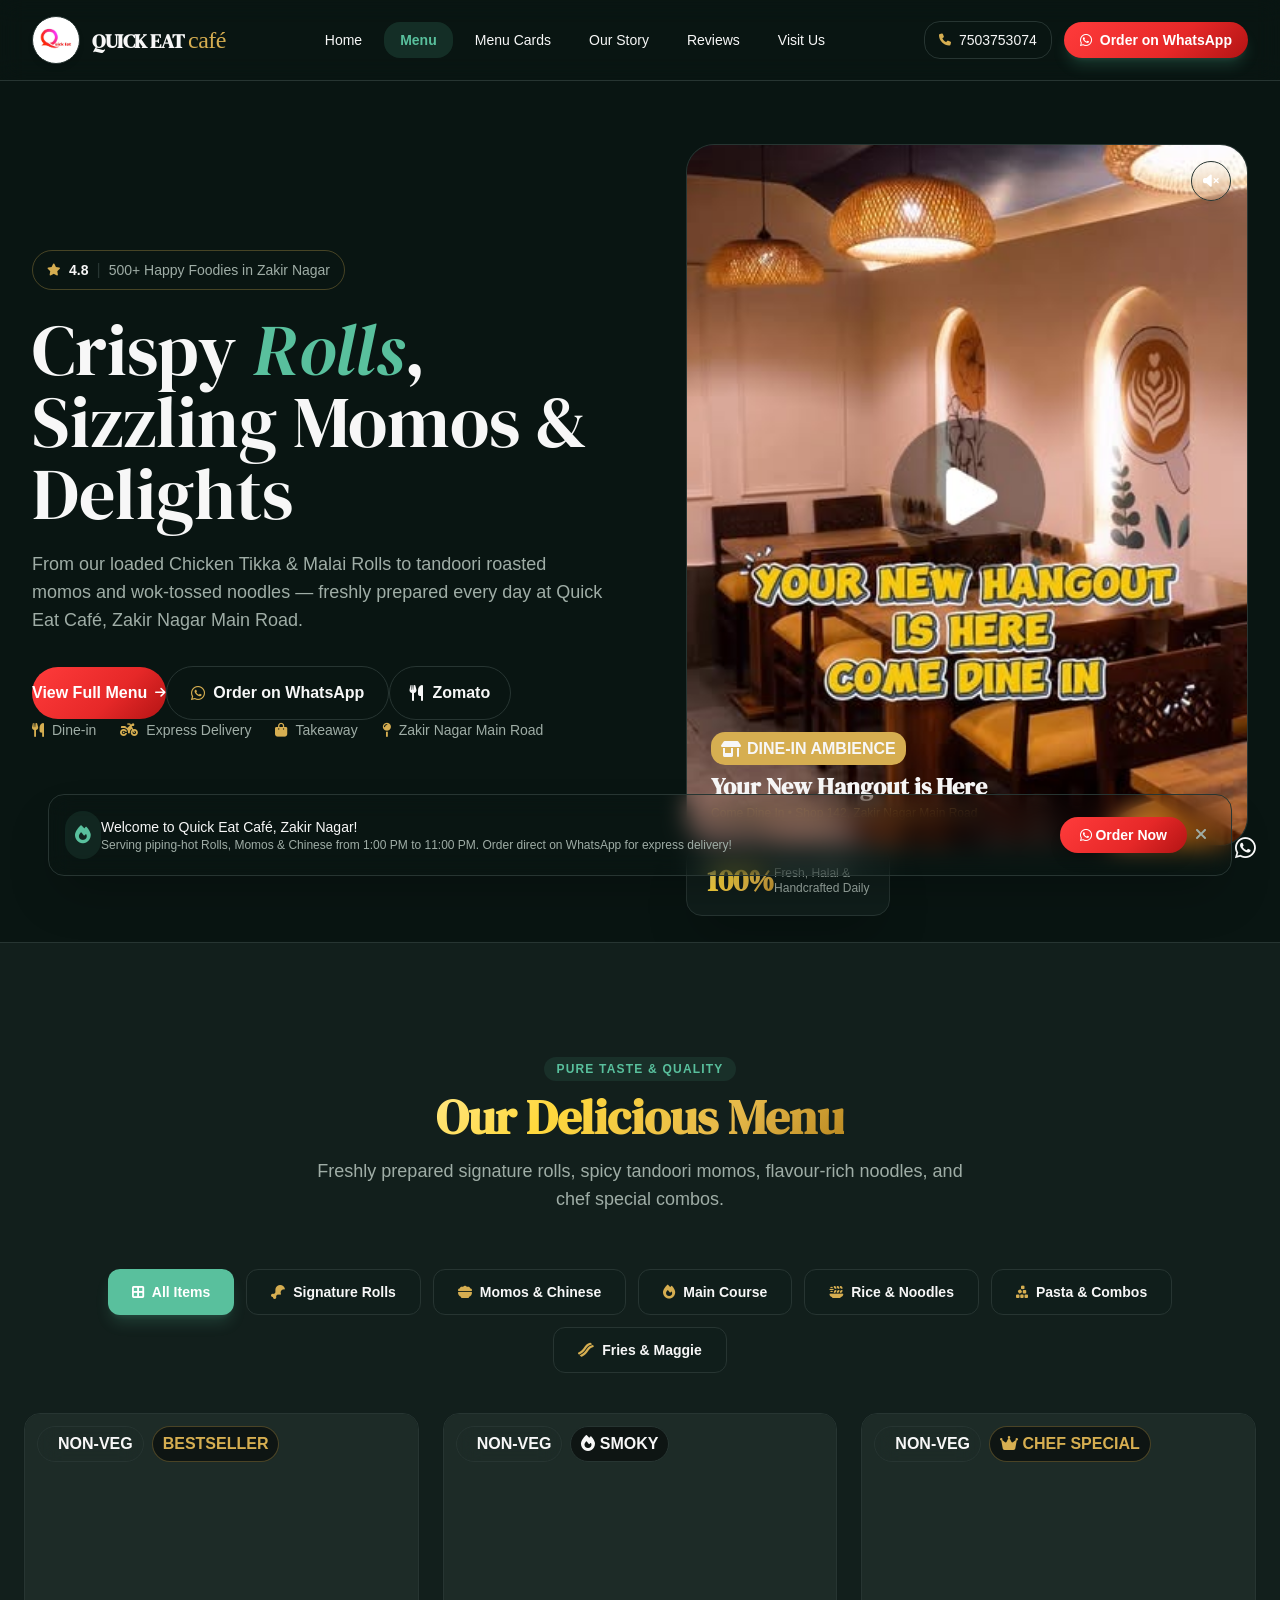
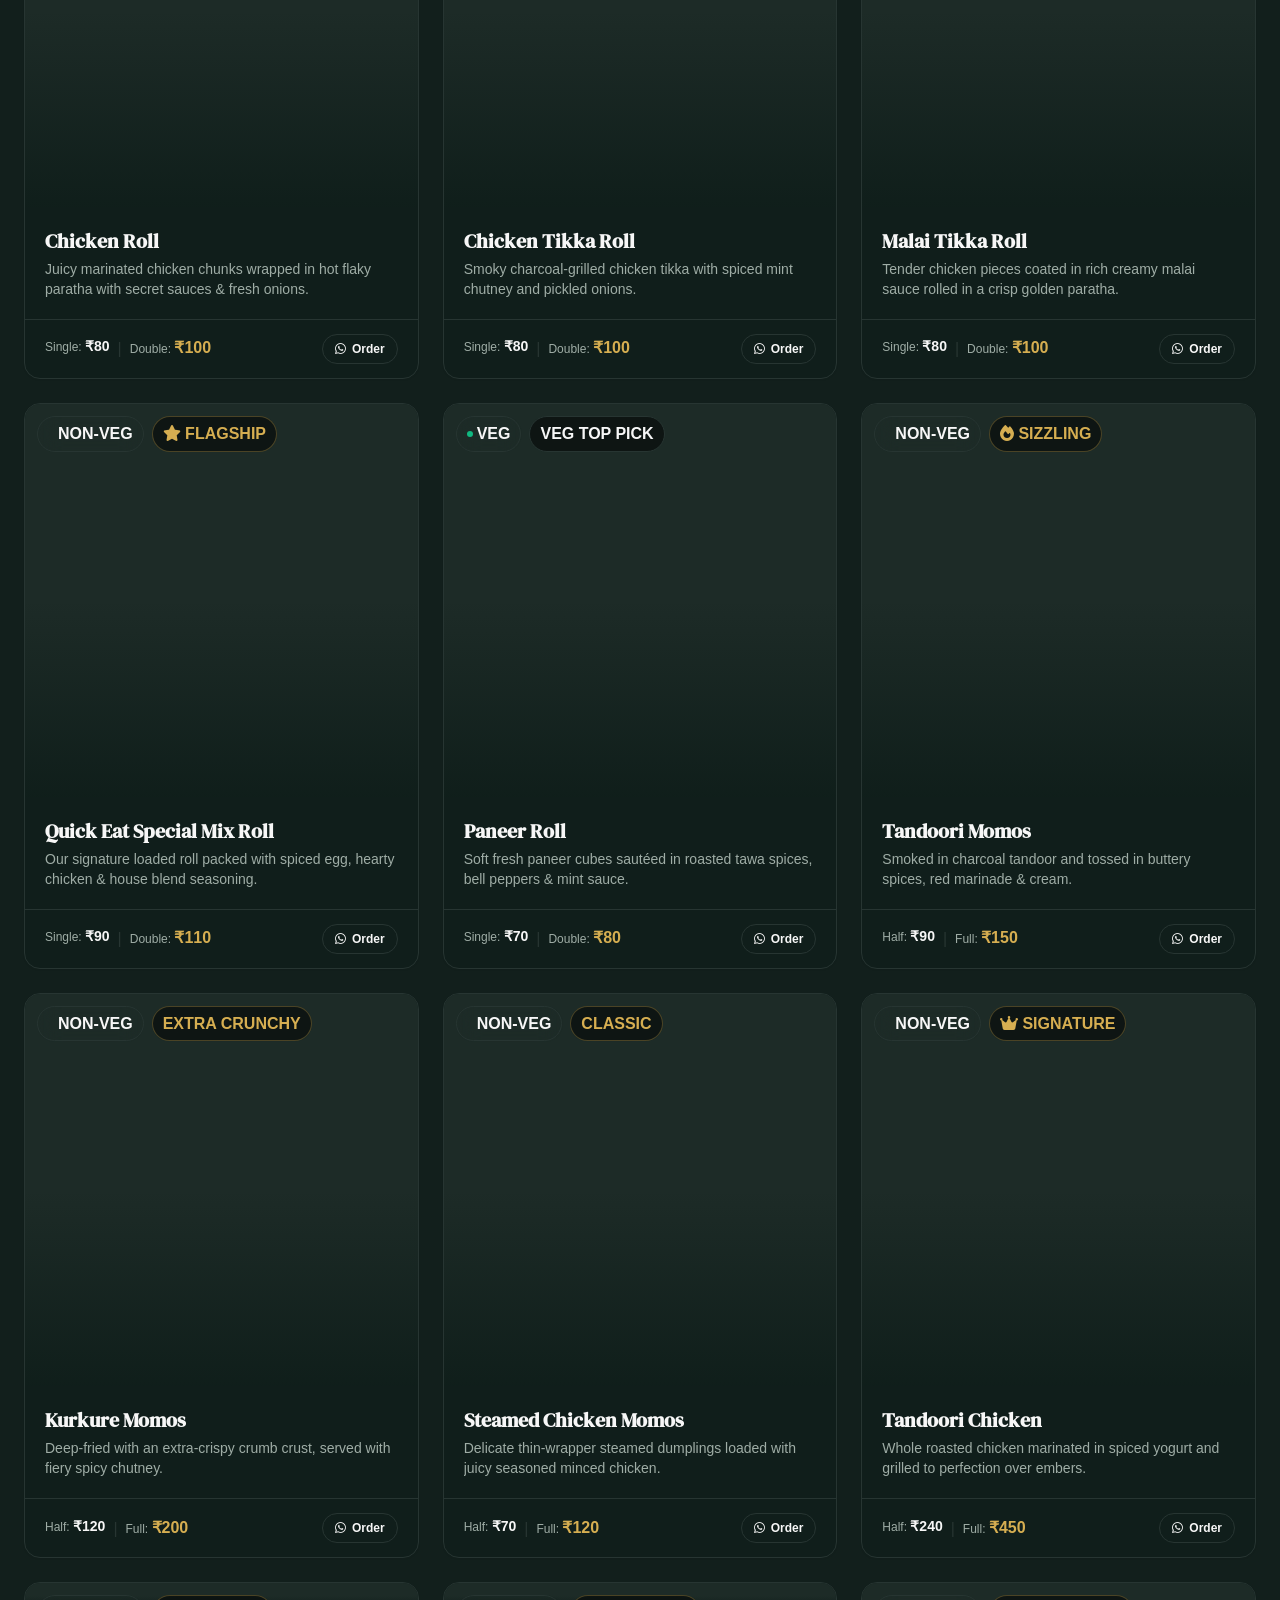
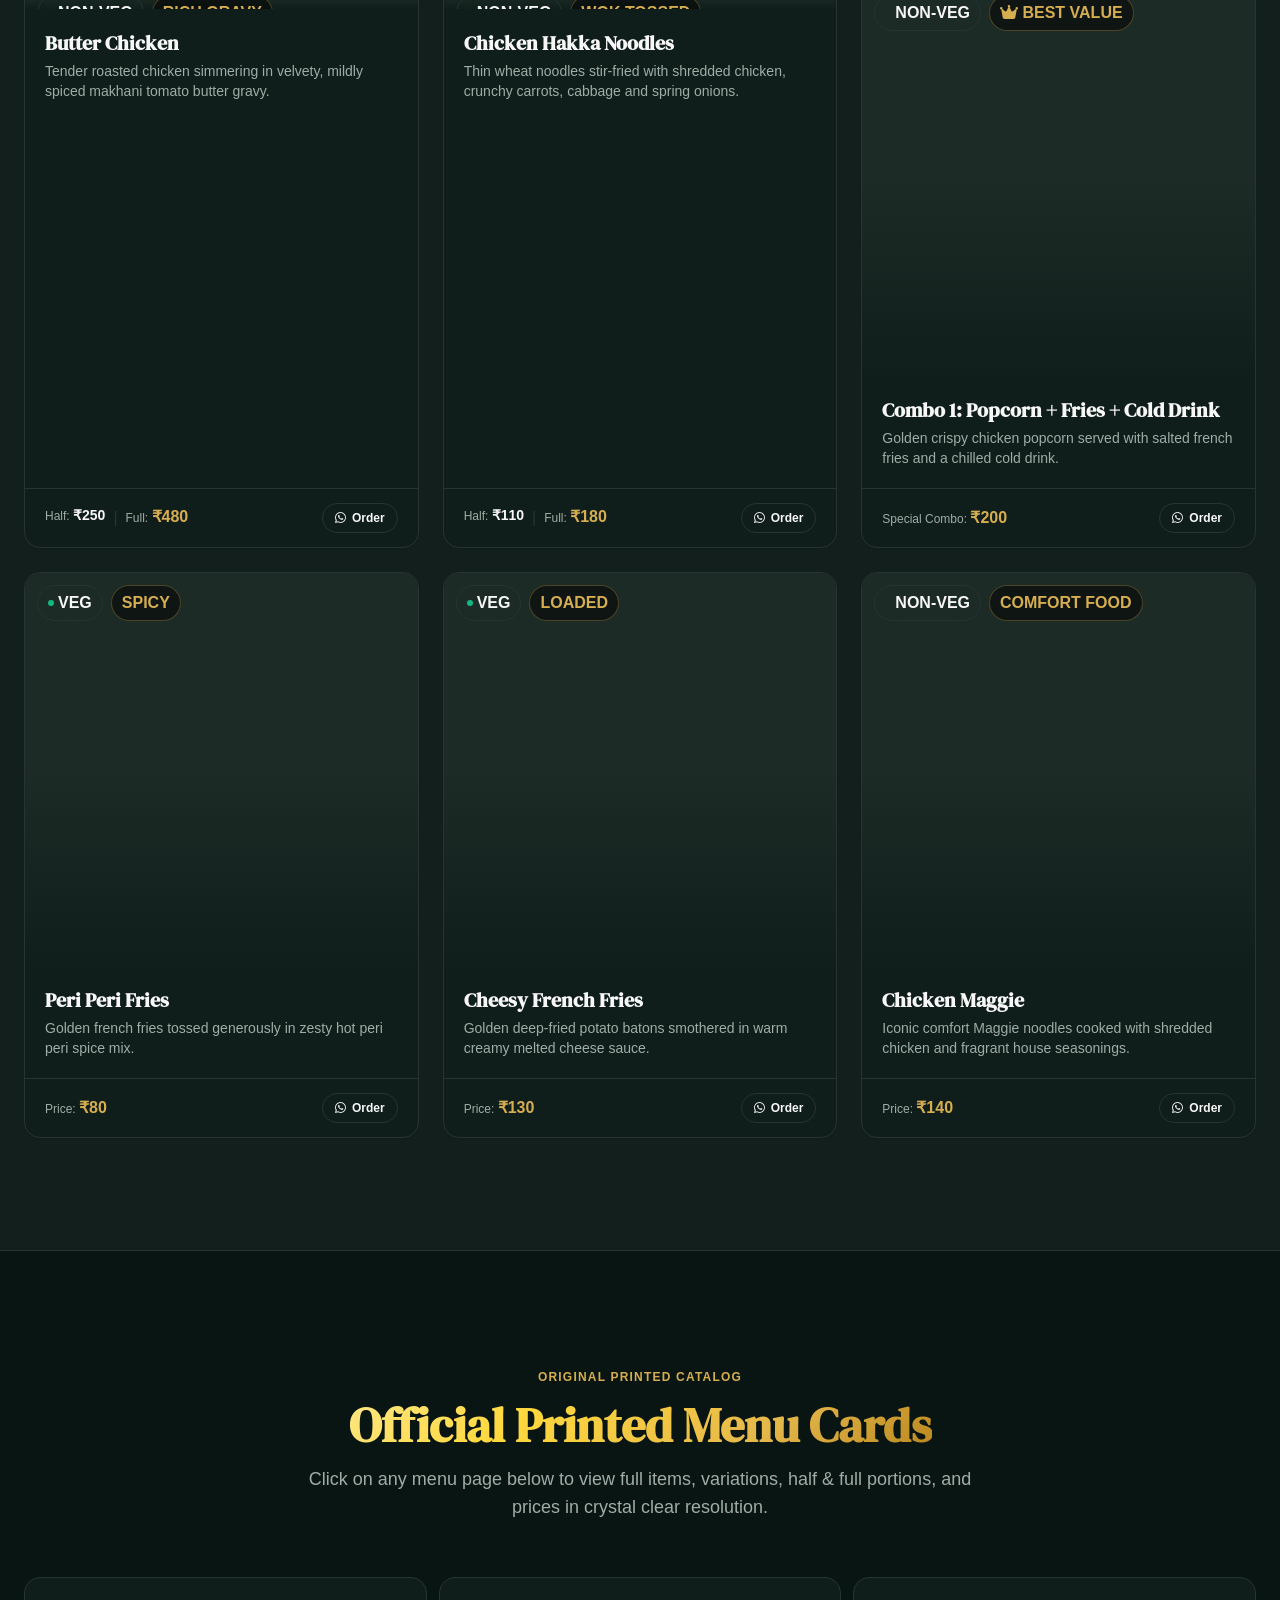
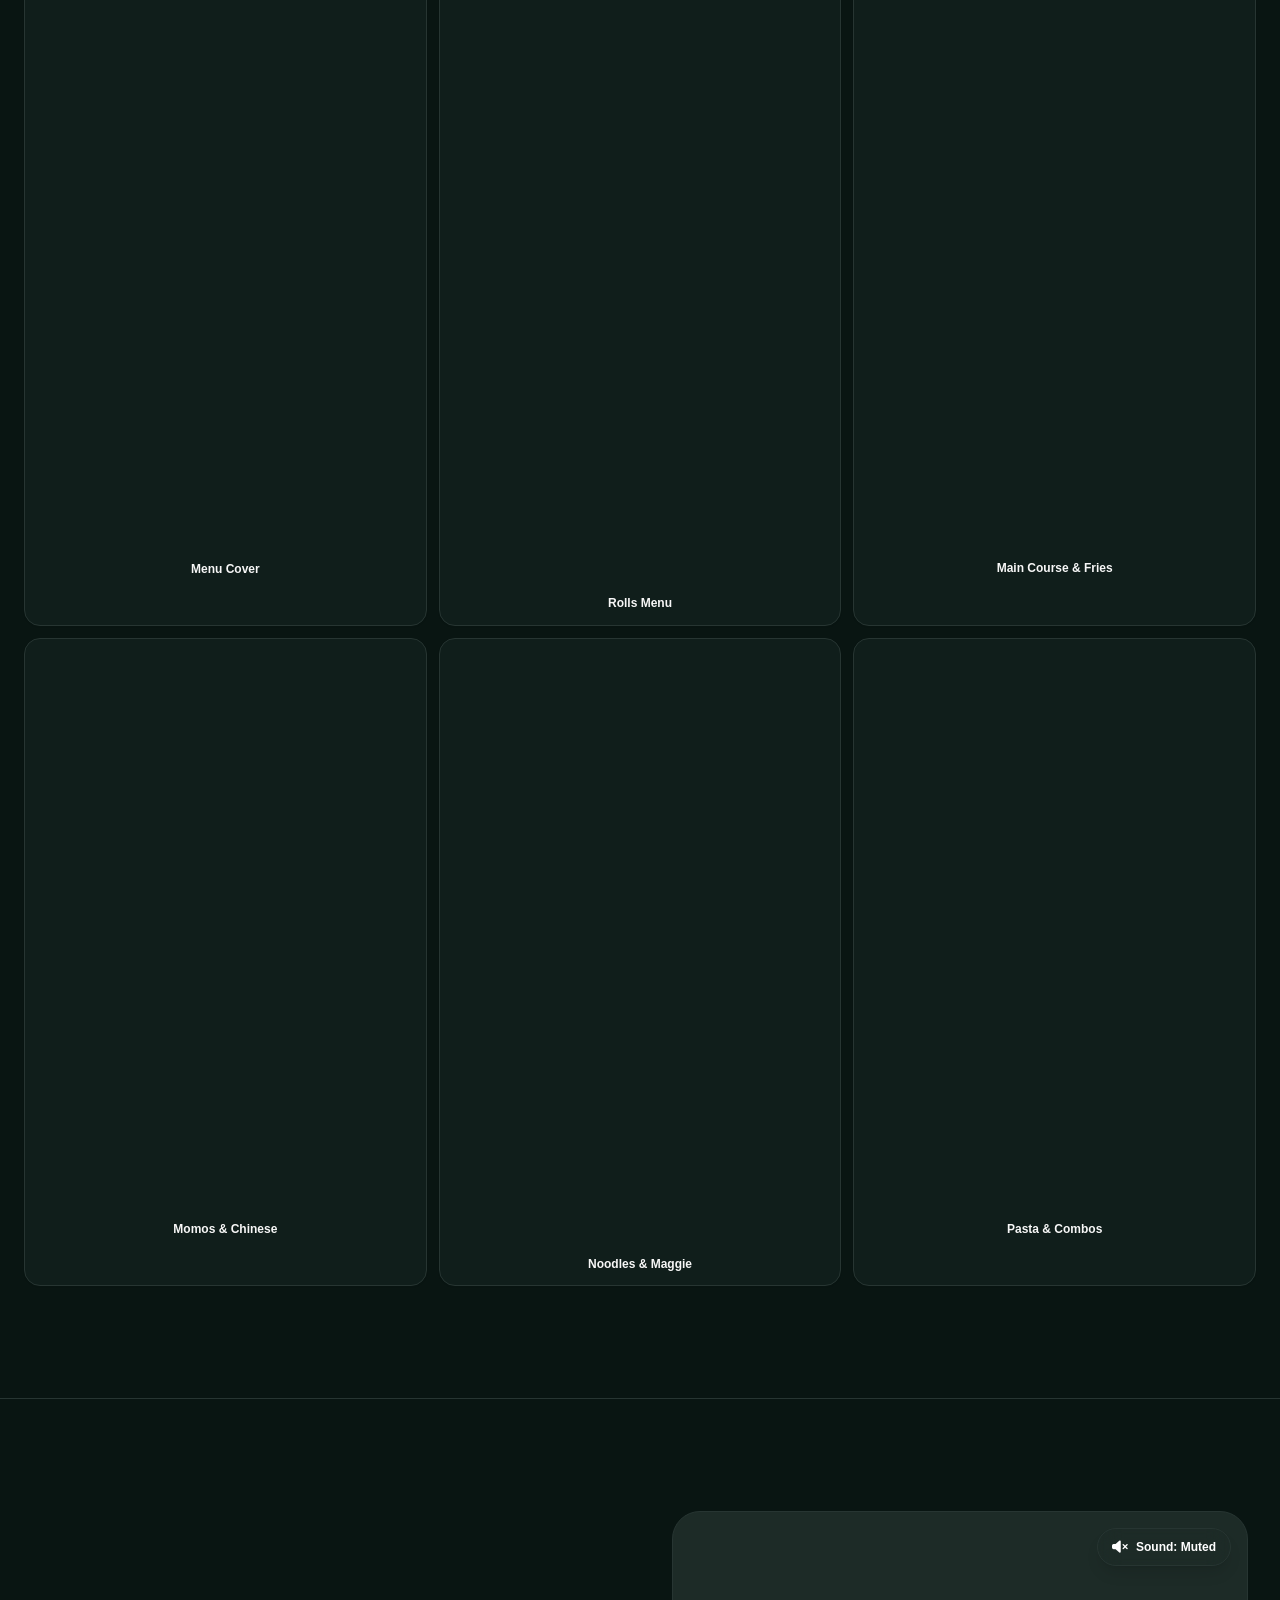
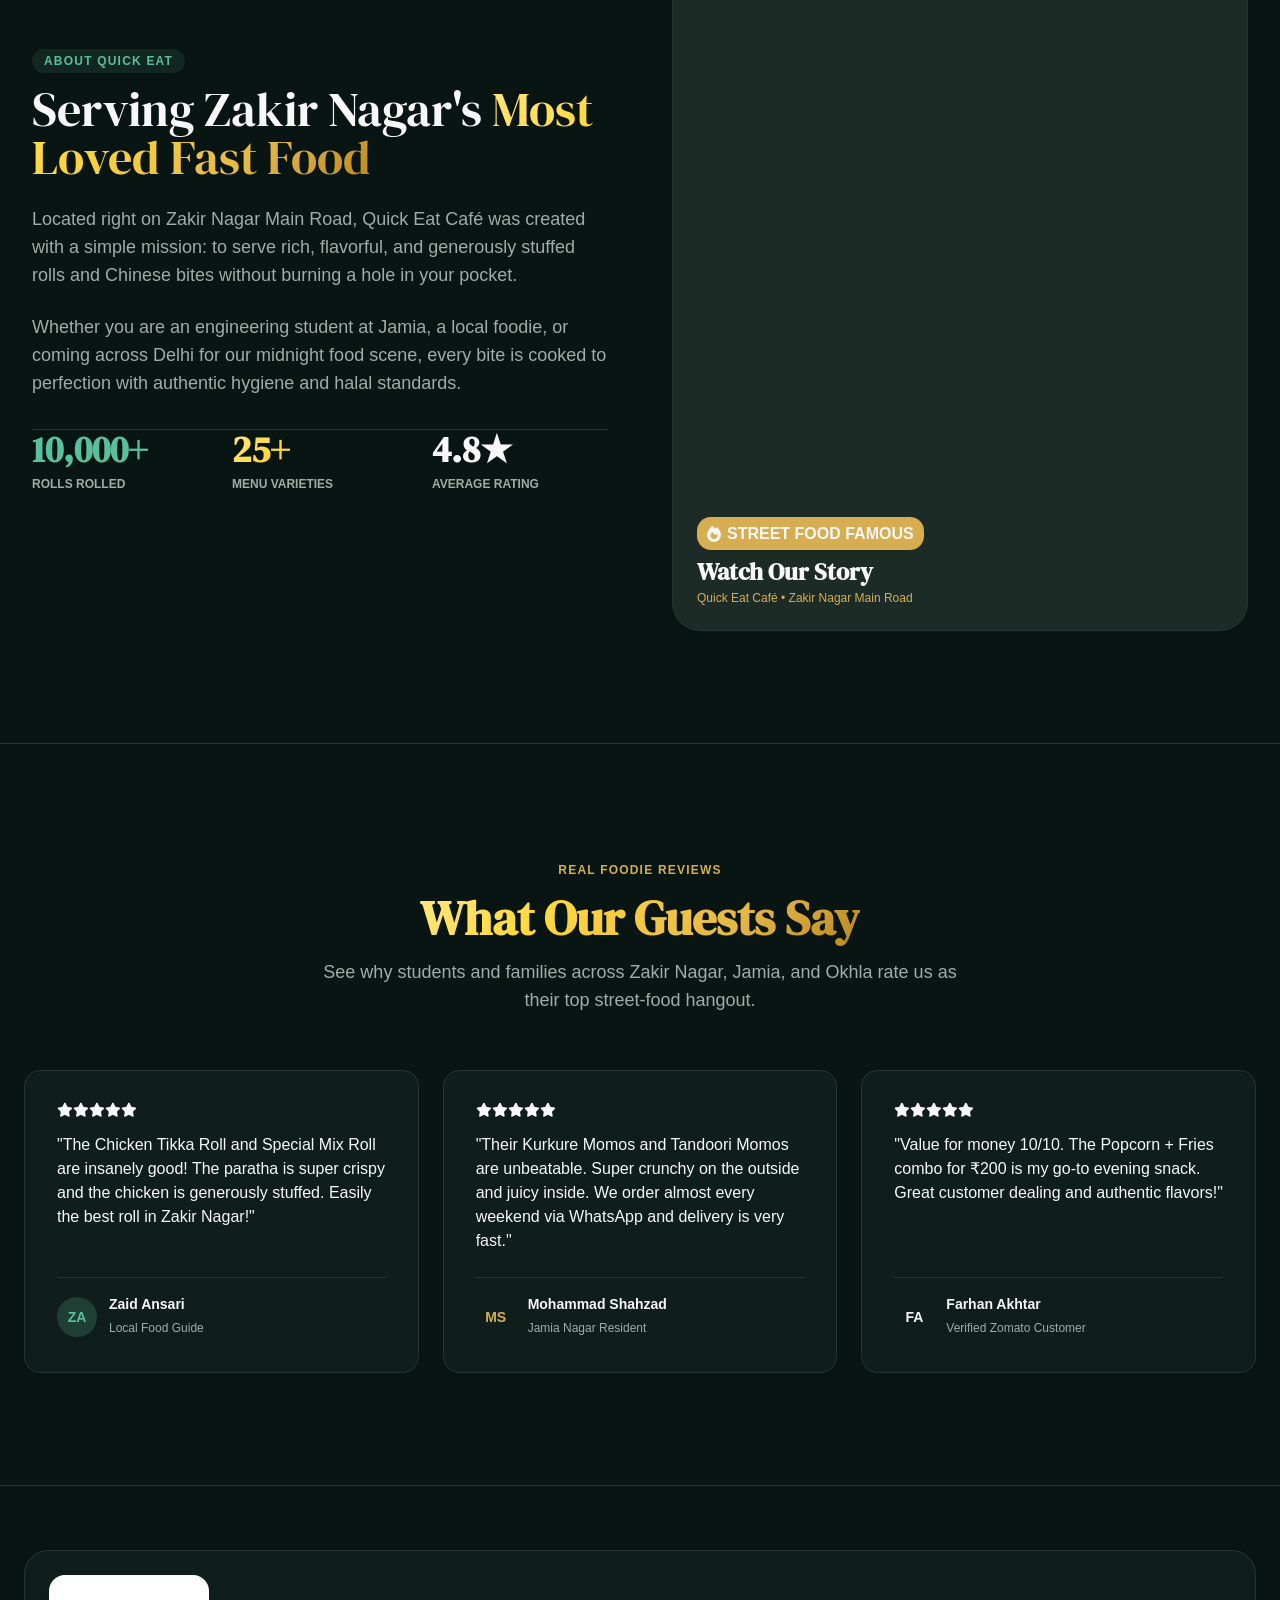
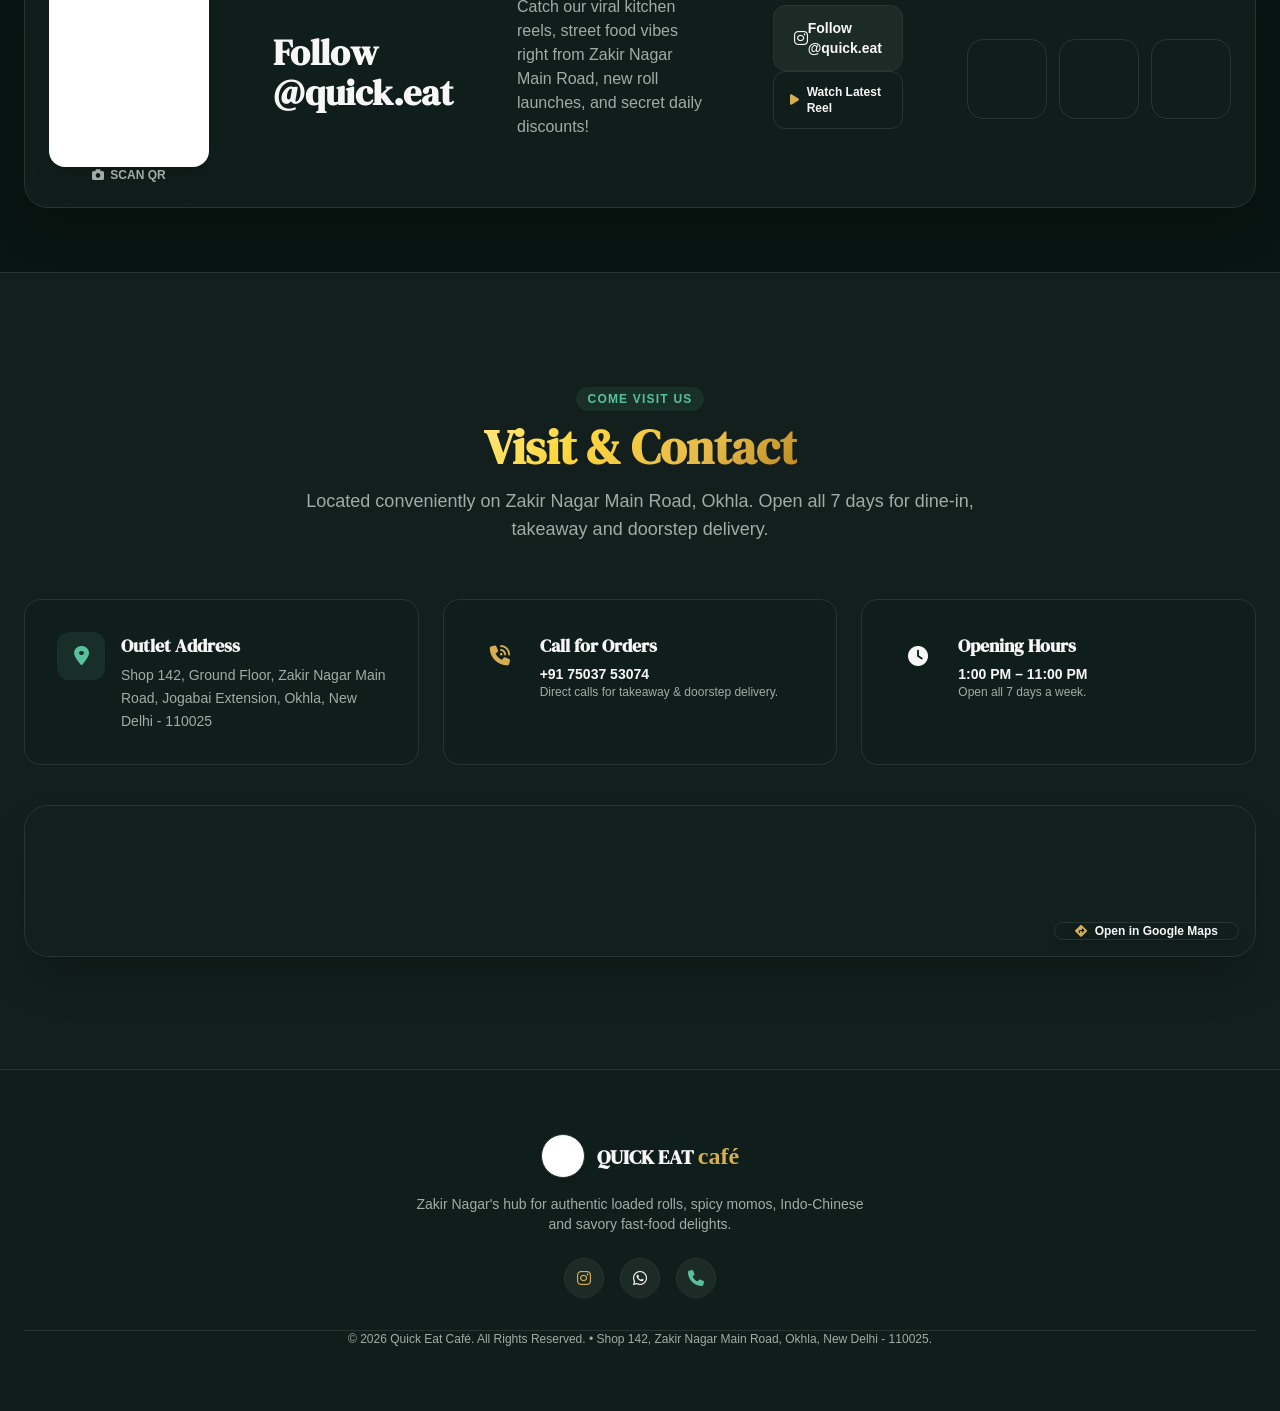
==== index.html @ 6e675628 "Update Tandoori Chicken dish photo and add mobile Hamburger menu with hero buttons gap" ====
<!DOCTYPE html>
<html lang="en" class="scroll-smooth dark">
<head>
  <meta charset="UTF-8">
  <meta name="viewport" content="width=device-width, initial-scale=1.0">
    <link rel="icon" type="image/png" href="images/logo.png">
    <link rel="apple-touch-icon" href="images/logo.png">
  <title>Quick Eat Café | Best Rolls, Momos & Indo-Chinese in Zakir Nagar, Okhla</title>
  <meta name="description" content="Discover authentic Chicken Rolls, Momos, Indo-Chinese, Pasta and Tandoori at Quick Eat Café, Zakir Nagar Main Road, Okhla. Call +91 7503753074 or order on WhatsApp!">
  <meta name="keywords" content="Quick Eat, Quick Eat Cafe, Quick Eat Zakir Nagar, Best Rolls in Zakir Nagar, Chicken Roll Okhla, Momos Zakir Nagar, Fast Food Jamia, Street Food Okhla">

  <!-- Open Graph -->
  <meta property="og:type" content="restaurant">
  <meta property="og:title" content="Quick Eat Café - Best Rolls & Fast Food in Zakir Nagar, Okhla">
  <meta property="og:description" content="Authentic Chicken Rolls, Sizzling Momos, Fried Rice & Combos. Open 1:00 PM - 11:00 PM. Call +91 7503753074!">
  <meta property="og:image" content="images/dishes/roll-chicken.jpg">

  <!-- Google Fonts: DM Serif Display & Plus Jakarta Sans -->
  <link rel="preconnect" href="https://fonts.googleapis.com">
  <link rel="preconnect" href="https://fonts.gstatic.com" crossorigin="">
  <link href="https://fonts.googleapis.com/css2•family=DM+Serif+Display:ital@0;1&family=Plus+Jakarta+Sans:wght@300;400;500;600;700;800&family=Great+Vibes&display=swap" rel="stylesheet">

  <!-- Icons -->
  <link rel="stylesheet" href="https://cdnjs.cloudflare.com/ajax/libs/font-awesome/6.5.1/css/all.min.css">

  <!-- Tailwind CSS Compiled Bundle from Reference Site -->
  <link rel="stylesheet" href="styles.css">

  <style>
    :root {
      --background: 224 18% 7%;
      --foreground: 0 0% 98%;
      --card: 224 16% 10%;
      --card-foreground: 0 0% 98%;
      --popover: 224 16% 10%;
      --popover-foreground: 0 0% 98%;
      --primary: 0 78% 54%;
      --primary-foreground: 0 0% 100%;
      --secondary: 224 14% 14%;
      --secondary-foreground: 45 75% 55%;
      --muted: 224 10% 18%;
      --muted-foreground: 220 10% 65%;
      --accent: 45 75% 52%;
      --accent-foreground: 224 18% 7%;
      --border: 224 12% 18%;
      --radius: 1rem;
    }

    body {
      font-family: 'Plus Jakarta Sans', sans-serif;
      background-color: hsl(var(--background));
      color: hsl(var(--foreground));
      overflow-x: hidden;
    }

    .font-heading {
      font-family: 'DM Serif Display', serif;
    }

    .font-script {
      font-family: 'Great Vibes', cursive;
    }

    .gold-text {
      background: linear-gradient(135deg, #ffe785 0%, #ffd83d 30%, #e5b84a 70%, #b8861e 100%);
      -webkit-background-clip: text;
      -webkit-text-fill-color: transparent;
    }

    .red-gradient {
      background: linear-gradient(135deg, #ff3b3b 0%, #e62828 60%, #b31414 100%);
    }

    /* Modal for Menu Zoom */
    .menu-modal {
      display: none;
      position: fixed;
      inset: 0;
      z-index: 9999;
      background: rgba(0, 0, 0, 0.94);
      backdrop-filter: blur(10px);
      align-items: center;
      justify-content: center;
      padding: 20px;
    }
    .menu-modal.active {
      display: flex;
    }
  </style>
</head>
<body class="dark selection:bg-primary selection:text-primary-foreground">

  <!-- Promo Announcement Bar -->
  <div id="promoBar" class="fixed bottom-6 left-4 right-4 z-50 md:left-12 md:right-12 transition-all duration-500">
    <div class="bg-card/95 border border-border p-4 md:p-5 rounded-2xl shadow-2xl flex flex-col md:flex-row items-center justify-between gap-4 backdrop-blur-md">
      <div class="flex items-center gap-3.5">
        <div class="p-2.5 bg-primary/10 rounded-full text-primary shrink-0">
          <i class="fa-solid fa-fire text-lg"></i>
        </div>
        <div class="text-sm text-muted-foreground text-center md:text-left">
          <p class="font-medium text-foreground">Welcome to Quick Eat Café, Zakir Nagar!</p>
          <p class="text-xs">Serving piping-hot Rolls, Momos &amp; Chinese from 1:00 PM to 11:00 PM. Order direct on WhatsApp for express delivery!</p>
        </div>
      </div>
      <div class="flex items-center gap-2.5 shrink-0">
        <a href="https://wa.me/917503753074•text=Hi%20Quick%20Eat%2C%20I%20want%20to%20order" target="_blank" rel="noopener noreferrer" class="px-5 py-2 red-gradient text-white rounded-full font-semibold text-xs sm:text-sm hover:opacity-90 shadow-lg shadow-primary/25 transition-all">
          <i class="fa-brands fa-whatsapp mr-1"></i> Order Now
        </a>
        <button onclick="document.getElementById('promoBar').style.display='none'" class="p-2 text-muted-foreground hover:text-foreground transition-colors" aria-label="Close">
          <i class="fa-solid fa-xmark"></i>
        </button>
      </div>
    </div>
  </div>

  <main class="min-h-screen bg-background">
    <!-- Navbar -->
    <nav class="fixed top-0 left-0 right-0 z-50 transition-all duration-500 bg-background/90 backdrop-blur-md border-b border-border/40">
      <div class="container mx-auto px-4 sm:px-6 lg:px-8">
        <div class="flex items-center justify-between h-16 sm:h-20">
          <a class="flex items-center gap-3 flex-shrink-0" href="#">
            <div class="w-11 h-11 sm:w-12 sm:h-12 rounded-full p-1 bg-white border border-border shadow-md overflow-hidden flex items-center justify-center shrink-0">
                <img src="images/logo.png" alt="Quick Eat Logo" class="w-full h-full object-contain">
              </div>
            <div class="min-w-0">
              <span class="text-lg sm:text-xl font-heading font-bold text-foreground tracking-tight block">
                QUICK EAT <span class="font-script text-accent text-2xl font-normal lowercase">café</span>
              </span>
              
            </div>
          </a>

          <!-- Navigation Links -->
          <div class="hidden lg:flex items-center gap-1.5">
            <a class="px-4 py-2 rounded-lg font-medium text-sm transition-all duration-300 text-foreground hover:bg-primary/10 hover:text-primary" href="#home">Home</a>
            <a class="px-4 py-2 rounded-lg font-medium text-sm transition-all duration-300 bg-primary/15 text-primary font-semibold" href="#menu">Menu</a>
            <a class="px-4 py-2 rounded-lg font-medium text-sm transition-all duration-300 text-foreground hover:bg-primary/10 hover:text-primary" href="#cards">Menu Cards</a>
            <a class="px-4 py-2 rounded-lg font-medium text-sm transition-all duration-300 text-foreground hover:bg-primary/10 hover:text-primary" href="#story">Our Story</a>
            <a class="px-4 py-2 rounded-lg font-medium text-sm transition-all duration-300 text-foreground hover:bg-primary/10 hover:text-primary" href="#reviews">Reviews</a>
            <a class="px-4 py-2 rounded-lg font-medium text-sm transition-all duration-300 text-foreground hover:bg-primary/10 hover:text-primary" href="#contact">Visit Us</a>
          </div>

          <!-- Quick Actions -->
          <div class="flex items-center gap-2 sm:gap-3 flex-shrink-0">
            <a href="tel:+917503753074" class="hidden sm:flex items-center gap-2 px-3.5 py-2 rounded-lg border border-border text-foreground hover:bg-secondary transition-all text-sm font-medium">
              <i class="fa-solid fa-phone text-accent text-xs"></i>
              <span>7503753074</span>
            </a>
            <a href="https://wa.me/917503753074•text=Hi%20Quick%20Eat%20Caf%C3%A9%2C%20I%20want%20to%20order" target="_blank" rel="noopener noreferrer" class="hidden sm:flex items-center gap-2 px-4 py-2 rounded-full red-gradient text-white text-xs sm:text-sm font-semibold shadow-lg shadow-primary/20 hover:opacity-90 transition-all">
              <i class="fa-brands fa-whatsapp text-sm"></i>
              <span>Order on WhatsApp</span>
            </a>
          </div>
        </div>
      </div>
    </nav>

    <!-- Hero Section (Clean Hero with ONLY Video Showcase) -->
    <header id="home" class="relative overflow-hidden bg-background pt-24 pb-14 md:pt-36 md:pb-24">
      <div class="pointer-events-none absolute -top-40 -left-32 hidden md:block w-[34rem] h-[34rem] rounded-full bg-primary/[0.08] blur-3xl"></div>
      <div class="pointer-events-none absolute bottom-0 right-1/4 hidden md:block w-80 h-80 rounded-full bg-accent/[0.08] blur-3xl"></div>

      <div class="container mx-auto px-5 sm:px-6 lg:px-8">
        <div class="grid lg:grid-cols-[1.05fr_1fr] gap-10 lg:gap-16 items-center">
          
          <!-- Hero Text -->
          <div class="text-center lg:text-left">
            <div class="inline-flex items-center gap-2 px-3.5 py-1.5 rounded-full border border-accent/30 bg-accent/[0.08] mb-6">
              <i class="fa-solid fa-star text-accent text-xs"></i>
              <span class="text-sm font-semibold text-foreground">4.8</span>
              <span class="text-border">|</span>
              <span class="text-sm text-muted-foreground">500+ Happy Foodies in Zakir Nagar</span>
            </div>

            <h1 class="font-heading text-4xl sm:text-6xl lg:text-7xl text-foreground mb-5 leading-[1.08]">
              Crispy <span class="italic text-primary">Rolls</span>, Sizzling Momos &amp; Delights
            </h1>

            <p class="text-base sm:text-lg text-muted-foreground max-w-xl mx-auto lg:mx-0 mb-8 leading-relaxed">
              From our loaded Chicken Tikka &amp; Malai Rolls to tandoori roasted momos and wok-tossed noodles — freshly prepared every day at Quick Eat Café, Zakir Nagar Main Road.
            </p>

            <div class="flex flex-col sm:flex-row items-stretch sm:items-center justify-center lg:justify-start gap-3.5 mb-9">
              <a href="#menu" class="group px-7 py-3.5 rounded-full red-gradient text-white font-semibold text-sm sm:text-base flex items-center justify-center gap-2 shadow-[0_10px_30px_-10px_rgba(230,40,40,0.6)] transition-all duration-300 hover:-translate-y-0.5">
                <span>View Full Menu</span>
                <i class="fa-solid fa-arrow-right text-xs transition-transform duration-300 group-hover:translate-x-1"></i>
              </a>
              <a href="https://wa.me/917503753074•text=Hi%20Quick%20Eat%2C%20please%20send%20me%20today's%20menu" target="_blank" rel="noopener noreferrer" class="hidden sm:flex px-6 py-3.5 rounded-full border border-border text-foreground font-semibold text-sm sm:text-base items-center justify-center gap-2 transition-colors duration-300 hover:bg-secondary">
                <i class="fa-brands fa-whatsapp text-accent"></i>
                <span>Order on WhatsApp</span>
              </a>
              <a href="https://www.zomato.com" target="_blank" rel="noopener noreferrer" class="mt-2 sm:mt-0 px-5 py-3.5 rounded-full border border-red-500/40 text-red-400 font-semibold text-sm sm:text-base flex items-center justify-center gap-2 transition-colors duration-300 hover:bg-red-500/10">
                <i class="fa-solid fa-utensils"></i>
                <span>Zomato</span>
              </a>
            </div>

            <div class="flex flex-wrap items-center justify-center lg:justify-start gap-x-6 gap-y-2.5 text-sm text-muted-foreground">
              <span class="inline-flex items-center gap-2"><i class="fa-solid fa-utensils text-accent"></i> Dine-in</span>
              <span class="inline-flex items-center gap-2"><i class="fa-solid fa-motorcycle text-accent"></i> Express Delivery</span>
              <span class="inline-flex items-center gap-2"><i class="fa-solid fa-bag-shopping text-accent"></i> Takeaway</span>
              <a href="#contact" class="inline-flex items-center gap-2 transition-colors hover:text-foreground">
                <i class="fa-solid fa-map-pin text-accent"></i> Zakir Nagar Main Road
              </a>
            </div>
          </div>

          <!-- Hero Video Showcase (ONLY Video, No Other Photos) -->
          <div class="relative">
            <div class="relative aspect-[4/5] sm:aspect-square lg:aspect-[4/5] rounded-[1.75rem] overflow-hidden bg-secondary shadow-[0_40px_70px_-30px_rgba(230,40,40,0.35)] border border-border">
              
              <!-- Pure Video Container -->
              <video id="heroReelVideo" class="w-full h-full object-cover" autoplay muted loop playsinline poster="images/reel-thumb.jpg">
                <source src="images/reel-video.mp4" type="video/mp4">
              </video>
              
              <!-- Subtle overlay for aesthetic & readability -->
              <div class="absolute inset-0 bg-gradient-to-t from-background/90 via-transparent to-black/20 pointer-events-none"></div>
              
              <!-- Bottom caption -->
              <div class="absolute bottom-6 left-6 right-6 pointer-events-none">
                <span class="px-2.5 py-1 rounded-md bg-accent text-black text-[11px] font-bold uppercase tracking-wider mb-1.5 inline-flex items-center gap-1.5">
                  <i class="fa-solid fa-shop"></i> Dine-In Ambience
                </span>
                <h3 class="font-heading text-2xl text-foreground font-bold">Your New Hangout is Here</h3>
                <p class="text-xs text-accent font-medium mt-0.5">Come Dine In • Shop 142, Zakir Nagar Main Road</p>
              </div>

              <!-- Audio Toggle Button -->
              <button type="button" onclick="toggleReelAudio(event)" class="absolute top-4 right-4 z-30 w-10 h-10 rounded-full bg-black/60 text-white hover:text-accent hover:bg-black/90 flex items-center justify-center backdrop-blur-md transition-all shadow-lg border border-white/10" title="Toggle Sound">
                <i id="audioToggleIcon" class="fa-solid fa-volume-xmark text-sm"></i>
              </button>
            </div>

            <!-- Floating 100% Halal Badge -->
            <div class="hidden sm:flex absolute -bottom-5 -left-5 items-center gap-3.5 px-5 py-4 rounded-2xl bg-card border border-border shadow-2xl">
              <span class="font-heading text-3xl gold-text font-bold">100%</span>
              <span class="text-xs leading-tight text-muted-foreground font-medium">Fresh, Halal &amp;<br>Handcrafted Daily</span>
            </div>
          </div>

        </div>
      </div>
    </header>

    <!-- Menu Section (With REAL Food Dish Photos on Every Card!) -->
    <section id="menu" class="py-14 sm:py-20 md:py-28 bg-secondary/50 border-t border-border/40">
      <div class="container mx-auto px-4 sm:px-6">
        <div class="text-center mb-10 sm:mb-14">
          <div class="inline-flex items-center gap-2 px-3 py-1 rounded-full bg-primary/10 text-primary text-xs font-bold uppercase tracking-widest mb-3">
            Pure Taste &amp; Quality
          </div>
          <h2 class="text-3xl sm:text-4xl md:text-5xl font-heading font-bold mb-3 sm:mb-4">
            <span class="gold-text">Our Delicious Menu</span>
          </h2>
          <p class="text-base sm:text-lg text-muted-foreground max-w-2xl mx-auto">
            Freshly prepared signature rolls, spicy tandoori momos, flavour-rich noodles, and chef special combos.
          </p>
        </div>

        <!-- Filter Buttons -->
        <div class="flex flex-wrap justify-center gap-2 sm:gap-3 mb-10">
          <button onclick="filterCategory('all', this)" class="menu-tab-btn flex items-center gap-2 px-4 sm:px-6 py-2.5 sm:py-3 rounded-xl text-sm font-semibold transition-all duration-300 bg-primary text-white shadow-lg shadow-primary/20">
            <i class="fa-solid fa-border-all"></i> All Items
          </button>
          <button onclick="filterCategory('rolls', this)" class="menu-tab-btn flex items-center gap-2 px-4 sm:px-6 py-2.5 sm:py-3 rounded-xl text-sm font-semibold transition-all duration-300 bg-card text-foreground hover:bg-primary/10 border border-border">
            <i class="fa-solid fa-drumstick-bite text-accent"></i> Signature Rolls
          </button>
          <button onclick="filterCategory('momos', this)" class="menu-tab-btn flex items-center gap-2 px-4 sm:px-6 py-2.5 sm:py-3 rounded-xl text-sm font-semibold transition-all duration-300 bg-card text-foreground hover:bg-primary/10 border border-border">
            <i class="fa-solid fa-bowl-food text-accent"></i> Momos &amp; Chinese
          </button>
          <button onclick="filterCategory('main', this)" class="menu-tab-btn flex items-center gap-2 px-4 sm:px-6 py-2.5 sm:py-3 rounded-xl text-sm font-semibold transition-all duration-300 bg-card text-foreground hover:bg-primary/10 border border-border">
            <i class="fa-solid fa-fire text-accent"></i> Main Course
          </button>
          <button onclick="filterCategory('noodles', this)" class="menu-tab-btn flex items-center gap-2 px-4 sm:px-6 py-2.5 sm:py-3 rounded-xl text-sm font-semibold transition-all duration-300 bg-card text-foreground hover:bg-primary/10 border border-border">
            <i class="fa-solid fa-plate-wheat text-accent"></i> Rice &amp; Noodles
          </button>
          <button onclick="filterCategory('pasta', this)" class="menu-tab-btn flex items-center gap-2 px-4 sm:px-6 py-2.5 sm:py-3 rounded-xl text-sm font-semibold transition-all duration-300 bg-card text-foreground hover:bg-primary/10 border border-border">
            <i class="fa-solid fa-cubes-stacked text-accent"></i> Pasta &amp; Combos
          </button>
          <button onclick="filterCategory('fries', this)" class="menu-tab-btn flex items-center gap-2 px-4 sm:px-6 py-2.5 sm:py-3 rounded-xl text-sm font-semibold transition-all duration-300 bg-card text-foreground hover:bg-primary/10 border border-border">
            <i class="fa-solid fa-bacon text-accent"></i> Fries &amp; Maggie
          </button>
        </div>

        <!-- Menu Grid with REAL Dish Photos (1Mysa Style Cards) -->
        <div class="grid grid-cols-1 sm:grid-cols-2 lg:grid-cols-3 gap-5 sm:gap-6" id="menuGrid">

          <!-- 1: Chicken Roll -->
          <div class="menu-item-card group relative bg-card rounded-2xl overflow-hidden border border-border shadow-sm hover:shadow-[0_8px_30px_rgba(230,40,40,0.18)] transition-all duration-400 hover:-translate-y-1 flex flex-col justify-between" data-cat="rolls">
            <div>
              <div class="relative h-44 sm:h-52 overflow-hidden bg-secondary">
                <img src="images/dishes/roll-chicken.jpg" alt="Chicken Roll" class="w-full h-full object-cover transition-transform duration-500 ease-out group-hover:scale-110">
                <div class="absolute inset-0 bg-gradient-to-t from-card via-transparent to-transparent pointer-events-none"></div>
                <div class="absolute top-3 left-3 flex gap-2 z-10">
                  <span class="inline-flex items-center gap-1 px-2.5 py-1 rounded-full text-[11px] font-bold uppercase bg-red-500/20 text-red-400 backdrop-blur-md border border-red-500/30">
                    <span class="w-1.5 h-1.5 rounded-full bg-red-500"></span> Non-Veg
                  </span>
                  <span class="px-2.5 py-1 rounded-full text-[11px] font-bold uppercase bg-black/50 text-accent backdrop-blur-md border border-accent/30">Bestseller</span>
                </div>
              </div>
              <div class="p-5">
                <h3 class="text-lg sm:text-xl font-heading font-bold text-foreground mb-1 group-hover:text-primary transition-colors">Chicken Roll</h3>
                <p class="text-xs sm:text-sm text-muted-foreground line-clamp-2 leading-relaxed">Juicy marinated chicken chunks wrapped in hot flaky paratha with secret sauces &amp; fresh onions.</p>
              </div>
            </div>
            <div class="px-5 py-3.5 bg-secondary/40 border-t border-border flex items-center justify-between">
              <div class="flex items-baseline gap-2">
                <span class="text-xs text-muted-foreground">Single: <strong class="text-foreground text-sm">₹80</strong></span>
                <span class="text-border">|</span>
                <span class="text-xs text-muted-foreground">Double: <strong class="text-accent text-base font-bold">₹100</strong></span>
              </div>
              <a href="https://wa.me/917503753074•text=Hi%20Quick%20Eat%2C%20I%20want%20to%20order%20Chicken%20Roll" target="_blank" class="px-3 py-1.5 rounded-lg bg-emerald-500/15 border border-emerald-500/30 text-emerald-400 hover:bg-emerald-500 hover:text-white transition-all text-xs font-semibold flex items-center gap-1.5">
                <i class="fa-brands fa-whatsapp"></i> Order
              </a>
            </div>
          </div>

          <!-- 2: Chicken Tikka Roll -->
          <div class="menu-item-card group relative bg-card rounded-2xl overflow-hidden border border-border shadow-sm hover:shadow-[0_8px_30px_rgba(230,40,40,0.18)] transition-all duration-400 hover:-translate-y-1 flex flex-col justify-between" data-cat="rolls" data-featured="true">
            <div>
              <div class="relative h-44 sm:h-52 overflow-hidden bg-secondary">
                <img src="images/dishes/roll-tandoori.jpg" alt="Chicken Tikka Roll" data-is-featured class="w-full h-full object-cover transition-transform duration-500 ease-out group-hover:scale-110">
                <div class="absolute inset-0 bg-gradient-to-t from-card via-transparent to-transparent pointer-events-none"></div>
                <div class="absolute top-3 left-3 flex gap-2 z-10">
                  <span class="inline-flex items-center gap-1 px-2.5 py-1 rounded-full text-[11px] font-bold uppercase bg-red-500/20 text-red-400 backdrop-blur-md border border-red-500/30">
                    <span class="w-1.5 h-1.5 rounded-full bg-red-500"></span> Non-Veg
                  </span>
                  <span class="px-2.5 py-1 rounded-full text-[11px] font-bold uppercase bg-black/50 text-amber-400 backdrop-blur-md border border-amber-400/30"><i class="fa-solid fa-fire"></i> Smoky</span>
                </div>
              </div>
              <div class="p-5">
                <h3 class="text-lg sm:text-xl font-heading font-bold text-foreground mb-1 group-hover:text-primary transition-colors">Chicken Tikka Roll</h3>
                <p class="text-xs sm:text-sm text-muted-foreground line-clamp-2 leading-relaxed">Smoky charcoal-grilled chicken tikka with spiced mint chutney and pickled onions.</p>
              </div>
            </div>
            <div class="px-5 py-3.5 bg-secondary/40 border-t border-border flex items-center justify-between">
              <div class="flex items-baseline gap-2">
                <span class="text-xs text-muted-foreground">Single: <strong class="text-foreground text-sm">₹80</strong></span>
                <span class="text-border">|</span>
                <span class="text-xs text-muted-foreground">Double: <strong class="text-accent text-base font-bold">₹100</strong></span>
              </div>
              <a href="https://wa.me/917503753074•text=Hi%20Quick%20Eat%2C%20I%20want%20to%20order%20Chicken%20Tikka%20Roll" target="_blank" class="px-3 py-1.5 rounded-lg bg-emerald-500/15 border border-emerald-500/30 text-emerald-400 hover:bg-emerald-500 hover:text-white transition-all text-xs font-semibold flex items-center gap-1.5">
                <i class="fa-brands fa-whatsapp"></i> Order
              </a>
            </div>
          </div>

          <!-- 3: Malai Tikka Roll -->
          <div class="menu-item-card group relative bg-card rounded-2xl overflow-hidden border border-border shadow-sm hover:shadow-[0_8px_30px_rgba(230,40,40,0.18)] transition-all duration-400 hover:-translate-y-1 flex flex-col justify-between" data-cat="rolls">
            <div>
              <div class="relative h-44 sm:h-52 overflow-hidden bg-secondary">
                <img src="images/dishes/roll-tandoori.jpg" alt="Malai Tikka Roll" class="w-full h-full object-cover transition-transform duration-500 ease-out group-hover:scale-110">
                <div class="absolute inset-0 bg-gradient-to-t from-card via-transparent to-transparent pointer-events-none"></div>
                <div class="absolute top-3 left-3 flex gap-2 z-10">
                  <span class="inline-flex items-center gap-1 px-2.5 py-1 rounded-full text-[11px] font-bold uppercase bg-red-500/20 text-red-400 backdrop-blur-md border border-red-500/30">
                    <span class="w-1.5 h-1.5 rounded-full bg-red-500"></span> Non-Veg
                  </span>
                  <span class="px-2.5 py-1 rounded-full text-[11px] font-bold uppercase bg-black/50 text-accent backdrop-blur-md border border-accent/30"><i class="fa-solid fa-crown"></i> Chef Special</span>
                </div>
              </div>
              <div class="p-5">
                <h3 class="text-lg sm:text-xl font-heading font-bold text-foreground mb-1 group-hover:text-primary transition-colors">Malai Tikka Roll</h3>
                <p class="text-xs sm:text-sm text-muted-foreground line-clamp-2 leading-relaxed">Tender chicken pieces coated in rich creamy malai sauce rolled in a crisp golden paratha.</p>
              </div>
            </div>
            <div class="px-5 py-3.5 bg-secondary/40 border-t border-border flex items-center justify-between">
              <div class="flex items-baseline gap-2">
                <span class="text-xs text-muted-foreground">Single: <strong class="text-foreground text-sm">₹80</strong></span>
                <span class="text-border">|</span>
                <span class="text-xs text-muted-foreground">Double: <strong class="text-accent text-base font-bold">₹100</strong></span>
              </div>
              <a href="https://wa.me/917503753074•text=Hi%20Quick%20Eat%2C%20I%20want%20to%20order%20Malai%20Tikka%20Roll" target="_blank" class="px-3 py-1.5 rounded-lg bg-emerald-500/15 border border-emerald-500/30 text-emerald-400 hover:bg-emerald-500 hover:text-white transition-all text-xs font-semibold flex items-center gap-1.5">
                <i class="fa-brands fa-whatsapp"></i> Order
              </a>
            </div>
          </div>

          <!-- 4: Quick Eat Special Mix Roll -->
          <div class="menu-item-card group relative bg-card rounded-2xl overflow-hidden border border-border shadow-sm hover:shadow-[0_8px_30px_rgba(230,40,40,0.18)] transition-all duration-400 hover:-translate-y-1 flex flex-col justify-between" data-cat="rolls">
            <div>
              <div class="relative h-44 sm:h-52 overflow-hidden bg-secondary">
                <img src="images/dishes/roll-chicken.jpg" alt="Quick Eat Special Mix Roll" class="w-full h-full object-cover transition-transform duration-500 ease-out group-hover:scale-110">
                <div class="absolute inset-0 bg-gradient-to-t from-card via-transparent to-transparent pointer-events-none"></div>
                <div class="absolute top-3 left-3 flex gap-2 z-10">
                  <span class="inline-flex items-center gap-1 px-2.5 py-1 rounded-full text-[11px] font-bold uppercase bg-red-500/20 text-red-400 backdrop-blur-md border border-red-500/30">
                    <span class="w-1.5 h-1.5 rounded-full bg-red-500"></span> Non-Veg
                  </span>
                  <span class="px-2.5 py-1 rounded-full text-[11px] font-bold uppercase bg-black/50 text-accent backdrop-blur-md border border-accent/30"><i class="fa-solid fa-star"></i> Flagship</span>
                </div>
              </div>
              <div class="p-5">
                <h3 class="text-lg sm:text-xl font-heading font-bold text-foreground mb-1 group-hover:text-primary transition-colors">Quick Eat Special Mix Roll</h3>
                <p class="text-xs sm:text-sm text-muted-foreground line-clamp-2 leading-relaxed">Our signature loaded roll packed with spiced egg, hearty chicken &amp; house blend seasoning.</p>
              </div>
            </div>
            <div class="px-5 py-3.5 bg-secondary/40 border-t border-border flex items-center justify-between">
              <div class="flex items-baseline gap-2">
                <span class="text-xs text-muted-foreground">Single: <strong class="text-foreground text-sm">₹90</strong></span>
                <span class="text-border">|</span>
                <span class="text-xs text-muted-foreground">Double: <strong class="text-accent text-base font-bold">₹110</strong></span>
              </div>
              <a href="https://wa.me/917503753074•text=Hi%20Quick%20Eat%2C%20I%20want%20to%20order%20Quick%20Eat%20Special%20Mix%20Roll" target="_blank" class="px-3 py-1.5 rounded-lg bg-emerald-500/15 border border-emerald-500/30 text-emerald-400 hover:bg-emerald-500 hover:text-white transition-all text-xs font-semibold flex items-center gap-1.5">
                <i class="fa-brands fa-whatsapp"></i> Order
              </a>
            </div>
          </div>

          <!-- 5: Paneer Roll -->
          <div class="menu-item-card group relative bg-card rounded-2xl overflow-hidden border border-border shadow-sm hover:shadow-[0_8px_30px_rgba(230,40,40,0.18)] transition-all duration-400 hover:-translate-y-1 flex flex-col justify-between" data-cat="rolls">
            <div>
              <div class="relative h-44 sm:h-52 overflow-hidden bg-secondary">
                <img src="images/dishes/roll-paneer.jpg" alt="Paneer Roll" class="w-full h-full object-cover transition-transform duration-500 ease-out group-hover:scale-110">
                <div class="absolute inset-0 bg-gradient-to-t from-card via-transparent to-transparent pointer-events-none"></div>
                <div class="absolute top-3 left-3 flex gap-2 z-10">
                  <span class="inline-flex items-center gap-1 px-2.5 py-1 rounded-full text-[11px] font-bold uppercase bg-emerald-500/20 text-emerald-400 backdrop-blur-md border border-emerald-500/30">
                    <span class="w-1.5 h-1.5 rounded-full bg-emerald-500"></span> Veg
                  </span>
                  <span class="px-2.5 py-1 rounded-full text-[11px] font-bold uppercase bg-black/50 text-emerald-400 backdrop-blur-md border border-emerald-400/30">Veg Top Pick</span>
                </div>
              </div>
              <div class="p-5">
                <h3 class="text-lg sm:text-xl font-heading font-bold text-foreground mb-1 group-hover:text-primary transition-colors">Paneer Roll</h3>
                <p class="text-xs sm:text-sm text-muted-foreground line-clamp-2 leading-relaxed">Soft fresh paneer cubes sautéed in roasted tawa spices, bell peppers &amp; mint sauce.</p>
              </div>
            </div>
            <div class="px-5 py-3.5 bg-secondary/40 border-t border-border flex items-center justify-between">
              <div class="flex items-baseline gap-2">
                <span class="text-xs text-muted-foreground">Single: <strong class="text-foreground text-sm">₹70</strong></span>
                <span class="text-border">|</span>
                <span class="text-xs text-muted-foreground">Double: <strong class="text-accent text-base font-bold">₹80</strong></span>
              </div>
              <a href="https://wa.me/917503753074•text=Hi%20Quick%20Eat%2C%20I%20want%20to%20order%20Paneer%20Roll" target="_blank" class="px-3 py-1.5 rounded-lg bg-emerald-500/15 border border-emerald-500/30 text-emerald-400 hover:bg-emerald-500 hover:text-white transition-all text-xs font-semibold flex items-center gap-1.5">
                <i class="fa-brands fa-whatsapp"></i> Order
              </a>
            </div>
          </div>

          <!-- 6: Tandoori Momos -->
          <div class="menu-item-card group relative bg-card rounded-2xl overflow-hidden border border-border shadow-sm hover:shadow-[0_8px_30px_rgba(230,40,40,0.18)] transition-all duration-400 hover:-translate-y-1 flex flex-col justify-between" data-cat="momos">
            <div>
              <div class="relative h-44 sm:h-52 overflow-hidden bg-secondary">
                <img src="images/dishes/momos-tandoori.jpg" alt="Tandoori Momos" class="w-full h-full object-cover transition-transform duration-500 ease-out group-hover:scale-110">
                <div class="absolute inset-0 bg-gradient-to-t from-card via-transparent to-transparent pointer-events-none"></div>
                <div class="absolute top-3 left-3 flex gap-2 z-10">
                  <span class="inline-flex items-center gap-1 px-2.5 py-1 rounded-full text-[11px] font-bold uppercase bg-red-500/20 text-red-400 backdrop-blur-md border border-red-500/30">
                    <span class="w-1.5 h-1.5 rounded-full bg-red-500"></span> Non-Veg
                  </span>
                  <span class="px-2.5 py-1 rounded-full text-[11px] font-bold uppercase bg-black/50 text-accent backdrop-blur-md border border-accent/30"><i class="fa-solid fa-fire"></i> Sizzling</span>
                </div>
              </div>
              <div class="p-5">
                <h3 class="text-lg sm:text-xl font-heading font-bold text-foreground mb-1 group-hover:text-primary transition-colors">Tandoori Momos</h3>
                <p class="text-xs sm:text-sm text-muted-foreground line-clamp-2 leading-relaxed">Smoked in charcoal tandoor and tossed in buttery spices, red marinade &amp; cream.</p>
              </div>
            </div>
            <div class="px-5 py-3.5 bg-secondary/40 border-t border-border flex items-center justify-between">
              <div class="flex items-baseline gap-2">
                <span class="text-xs text-muted-foreground">Half: <strong class="text-foreground text-sm">₹90</strong></span>
                <span class="text-border">|</span>
                <span class="text-xs text-muted-foreground">Full: <strong class="text-accent text-base font-bold">₹150</strong></span>
              </div>
              <a href="https://wa.me/917503753074•text=Hi%20Quick%20Eat%2C%20I%20want%20to%20order%20Tandoori%20Momos" target="_blank" class="px-3 py-1.5 rounded-lg bg-emerald-500/15 border border-emerald-500/30 text-emerald-400 hover:bg-emerald-500 hover:text-white transition-all text-xs font-semibold flex items-center gap-1.5">
                <i class="fa-brands fa-whatsapp"></i> Order
              </a>
            </div>
          </div>

          <!-- 7: Kurkure Momos -->
          <div class="menu-item-card group relative bg-card rounded-2xl overflow-hidden border border-border shadow-sm hover:shadow-[0_8px_30px_rgba(230,40,40,0.18)] transition-all duration-400 hover:-translate-y-1 flex flex-col justify-between" data-cat="momos" data-featured="true">
            <div>
              <div class="relative h-44 sm:h-52 overflow-hidden bg-secondary">
                <img src="images/dishes/momos-kurkure.jpg" alt="Kurkure Momos" class="w-full h-full object-cover transition-transform duration-500 ease-out group-hover:scale-110">
                <div class="absolute inset-0 bg-gradient-to-t from-card via-transparent to-transparent pointer-events-none"></div>
                <div class="absolute top-3 left-3 flex gap-2 z-10">
                  <span class="inline-flex items-center gap-1 px-2.5 py-1 rounded-full text-[11px] font-bold uppercase bg-red-500/20 text-red-400 backdrop-blur-md border border-red-500/30">
                    <span class="w-1.5 h-1.5 rounded-full bg-red-500"></span> Non-Veg
                  </span>
                  <span class="px-2.5 py-1 rounded-full text-[11px] font-bold uppercase bg-black/50 text-accent backdrop-blur-md border border-accent/30">Extra Crunchy</span>
                </div>
              </div>
              <div class="p-5">
                <h3 class="text-lg sm:text-xl font-heading font-bold text-foreground mb-1 group-hover:text-primary transition-colors">Kurkure Momos</h3>
                <p class="text-xs sm:text-sm text-muted-foreground line-clamp-2 leading-relaxed">Deep-fried with an extra-crispy crumb crust, served with fiery spicy chutney.</p>
              </div>
            </div>
            <div class="px-5 py-3.5 bg-secondary/40 border-t border-border flex items-center justify-between">
              <div class="flex items-baseline gap-2">
                <span class="text-xs text-muted-foreground">Half: <strong class="text-foreground text-sm">₹120</strong></span>
                <span class="text-border">|</span>
                <span class="text-xs text-muted-foreground">Full: <strong class="text-accent text-base font-bold">₹200</strong></span>
              </div>
              <a href="https://wa.me/917503753074•text=Hi%20Quick%20Eat%2C%20I%20want%20to%20order%20Kurkure%20Momos" target="_blank" class="px-3 py-1.5 rounded-lg bg-emerald-500/15 border border-emerald-500/30 text-emerald-400 hover:bg-emerald-500 hover:text-white transition-all text-xs font-semibold flex items-center gap-1.5">
                <i class="fa-brands fa-whatsapp"></i> Order
              </a>
            </div>
          </div>

          <!-- 8: Steamed Momos -->
          <div class="menu-item-card group relative bg-card rounded-2xl overflow-hidden border border-border shadow-sm hover:shadow-[0_8px_30px_rgba(230,40,40,0.18)] transition-all duration-400 hover:-translate-y-1 flex flex-col justify-between" data-cat="momos">
            <div>
              <div class="relative h-44 sm:h-52 overflow-hidden bg-secondary">
                <img src="images/dishes/momos-steam.jpg" alt="Steamed Momos" class="w-full h-full object-cover transition-transform duration-500 ease-out group-hover:scale-110">
                <div class="absolute inset-0 bg-gradient-to-t from-card via-transparent to-transparent pointer-events-none"></div>
                <div class="absolute top-3 left-3 flex gap-2 z-10">
                  <span class="inline-flex items-center gap-1 px-2.5 py-1 rounded-full text-[11px] font-bold uppercase bg-red-500/20 text-red-400 backdrop-blur-md border border-red-500/30">
                    <span class="w-1.5 h-1.5 rounded-full bg-red-500"></span> Non-Veg
                  </span>
                  <span class="px-2.5 py-1 rounded-full text-[11px] font-bold uppercase bg-black/50 text-accent backdrop-blur-md border border-accent/30">Classic</span>
                </div>
              </div>
              <div class="p-5">
                <h3 class="text-lg sm:text-xl font-heading font-bold text-foreground mb-1 group-hover:text-primary transition-colors">Steamed Chicken Momos</h3>
                <p class="text-xs sm:text-sm text-muted-foreground line-clamp-2 leading-relaxed">Delicate thin-wrapper steamed dumplings loaded with juicy seasoned minced chicken.</p>
              </div>
            </div>
            <div class="px-5 py-3.5 bg-secondary/40 border-t border-border flex items-center justify-between">
              <div class="flex items-baseline gap-2">
                <span class="text-xs text-muted-foreground">Half: <strong class="text-foreground text-sm">₹70</strong></span>
                <span class="text-border">|</span>
                <span class="text-xs text-muted-foreground">Full: <strong class="text-accent text-base font-bold">₹120</strong></span>
              </div>
              <a href="https://wa.me/917503753074•text=Hi%20Quick%20Eat%2C%20I%20want%20to%20order%20Steamed%20Chicken%20Momos" target="_blank" class="px-3 py-1.5 rounded-lg bg-emerald-500/15 border border-emerald-500/30 text-emerald-400 hover:bg-emerald-500 hover:text-white transition-all text-xs font-semibold flex items-center gap-1.5">
                <i class="fa-brands fa-whatsapp"></i> Order
              </a>
            </div>
          </div>

          <!-- 9: Tandoori Chicken -->
          <div class="menu-item-card group relative bg-card rounded-2xl overflow-hidden border border-border shadow-sm hover:shadow-[0_8px_30px_rgba(230,40,40,0.18)] transition-all duration-400 hover:-translate-y-1 flex flex-col justify-between" data-cat="main" data-featured="true">
            <div>
              <div class="relative h-44 sm:h-52 overflow-hidden bg-secondary">
                <img src="images/dishes/real-tandoori-chicken.jpg" alt="Tandoori Chicken" class="w-full h-full object-cover transition-transform duration-500 ease-out group-hover:scale-110">
                <div class="absolute inset-0 bg-gradient-to-t from-card via-transparent to-transparent pointer-events-none"></div>
                <div class="absolute top-3 left-3 flex gap-2 z-10">
                  <span class="inline-flex items-center gap-1 px-2.5 py-1 rounded-full text-[11px] font-bold uppercase bg-red-500/20 text-red-400 backdrop-blur-md border border-red-500/30">
                    <span class="w-1.5 h-1.5 rounded-full bg-red-500"></span> Non-Veg
                  </span>
                  <span class="px-2.5 py-1 rounded-full text-[11px] font-bold uppercase bg-black/50 text-accent backdrop-blur-md border border-accent/30"><i class="fa-solid fa-crown"></i> Signature</span>
                </div>
              </div>
              <div class="p-5">
                <h3 class="text-lg sm:text-xl font-heading font-bold text-foreground mb-1 group-hover:text-primary transition-colors">Tandoori Chicken</h3>
                <p class="text-xs sm:text-sm text-muted-foreground line-clamp-2 leading-relaxed">Whole roasted chicken marinated in spiced yogurt and grilled to perfection over embers.</p>
              </div>
            </div>
            <div class="px-5 py-3.5 bg-secondary/40 border-t border-border flex items-center justify-between">
              <div class="flex items-baseline gap-2">
                <span class="text-xs text-muted-foreground">Half: <strong class="text-foreground text-sm">₹240</strong></span>
                <span class="text-border">|</span>
                <span class="text-xs text-muted-foreground">Full: <strong class="text-accent text-base font-bold">₹450</strong></span>
              </div>
              <a href="https://wa.me/917503753074•text=Hi%20Quick%20Eat%2C%20I%20want%20to%20order%20Tandoori%20Chicken" target="_blank" class="px-3 py-1.5 rounded-lg bg-emerald-500/15 border border-emerald-500/30 text-emerald-400 hover:bg-emerald-500 hover:text-white transition-all text-xs font-semibold flex items-center gap-1.5">
                <i class="fa-brands fa-whatsapp"></i> Order
              </a>
            </div>
          </div>

          <!-- 10: Butter Chicken -->
          <div class="menu-item-card group relative bg-card rounded-2xl overflow-hidden border border-border shadow-sm hover:shadow-[0_8px_30px_rgba(230,40,40,0.18)] transition-all duration-400 hover:-translate-y-1 flex flex-col justify-between" data-cat="main">
            <div>
              <div class="relative h-44 sm:h-52 overflow-hidden bg-secondary">
                <img src="https://images.unsplash.com/photo-1603894584373-5ac82b2ae398•w=600&auto=format&fit=crop&q=80" alt="Butter Chicken" class="w-full h-full object-cover transition-transform duration-500 ease-out group-hover:scale-110">
                <div class="absolute inset-0 bg-gradient-to-t from-card via-transparent to-transparent pointer-events-none"></div>
                <div class="absolute top-3 left-3 flex gap-2 z-10">
                  <span class="inline-flex items-center gap-1 px-2.5 py-1 rounded-full text-[11px] font-bold uppercase bg-red-500/20 text-red-400 backdrop-blur-md border border-red-500/30">
                    <span class="w-1.5 h-1.5 rounded-full bg-red-500"></span> Non-Veg
                  </span>
                  <span class="px-2.5 py-1 rounded-full text-[11px] font-bold uppercase bg-black/50 text-accent backdrop-blur-md border border-accent/30">Rich Gravy</span>
                </div>
              </div>
              <div class="p-5">
                <h3 class="text-lg sm:text-xl font-heading font-bold text-foreground mb-1 group-hover:text-primary transition-colors">Butter Chicken</h3>
                <p class="text-xs sm:text-sm text-muted-foreground line-clamp-2 leading-relaxed">Tender roasted chicken simmering in velvety, mildly spiced makhani tomato butter gravy.</p>
              </div>
            </div>
            <div class="px-5 py-3.5 bg-secondary/40 border-t border-border flex items-center justify-between">
              <div class="flex items-baseline gap-2">
                <span class="text-xs text-muted-foreground">Half: <strong class="text-foreground text-sm">₹250</strong></span>
                <span class="text-border">|</span>
                <span class="text-xs text-muted-foreground">Full: <strong class="text-accent text-base font-bold">₹480</strong></span>
              </div>
              <a href="https://wa.me/917503753074•text=Hi%20Quick%20Eat%2C%20I%20want%20to%20order%20Butter%20Chicken" target="_blank" class="px-3 py-1.5 rounded-lg bg-emerald-500/15 border border-emerald-500/30 text-emerald-400 hover:bg-emerald-500 hover:text-white transition-all text-xs font-semibold flex items-center gap-1.5">
                <i class="fa-brands fa-whatsapp"></i> Order
              </a>
            </div>
          </div>

          <!-- 11: Chicken Hakka Noodles -->
          <div class="menu-item-card group relative bg-card rounded-2xl overflow-hidden border border-border shadow-sm hover:shadow-[0_8px_30px_rgba(230,40,40,0.18)] transition-all duration-400 hover:-translate-y-1 flex flex-col justify-between" data-cat="noodles" data-featured="true">
            <div>
              <div class="relative h-44 sm:h-52 overflow-hidden bg-secondary">
                <img src="https://images.unsplash.com/photo-1585032226651-759b368d7246•w=600&auto=format&fit=crop&q=80" alt="Chicken Hakka Noodles" class="w-full h-full object-cover transition-transform duration-500 ease-out group-hover:scale-110">
                <div class="absolute inset-0 bg-gradient-to-t from-card via-transparent to-transparent pointer-events-none"></div>
                <div class="absolute top-3 left-3 flex gap-2 z-10">
                  <span class="inline-flex items-center gap-1 px-2.5 py-1 rounded-full text-[11px] font-bold uppercase bg-red-500/20 text-red-400 backdrop-blur-md border border-red-500/30">
                    <span class="w-1.5 h-1.5 rounded-full bg-red-500"></span> Non-Veg
                  </span>
                  <span class="px-2.5 py-1 rounded-full text-[11px] font-bold uppercase bg-black/50 text-accent backdrop-blur-md border border-accent/30">Wok Tossed</span>
                </div>
              </div>
              <div class="p-5">
                <h3 class="text-lg sm:text-xl font-heading font-bold text-foreground mb-1 group-hover:text-primary transition-colors">Chicken Hakka Noodles</h3>
                <p class="text-xs sm:text-sm text-muted-foreground line-clamp-2 leading-relaxed">Thin wheat noodles stir-fried with shredded chicken, crunchy carrots, cabbage and spring onions.</p>
              </div>
            </div>
            <div class="px-5 py-3.5 bg-secondary/40 border-t border-border flex items-center justify-between">
              <div class="flex items-baseline gap-2">
                <span class="text-xs text-muted-foreground">Half: <strong class="text-foreground text-sm">₹110</strong></span>
                <span class="text-border">|</span>
                <span class="text-xs text-muted-foreground">Full: <strong class="text-accent text-base font-bold">₹180</strong></span>
              </div>
              <a href="https://wa.me/917503753074•text=Hi%20Quick%20Eat%2C%20I%20want%20to%20order%20Chicken%20Hakka%20Noodles" target="_blank" class="px-3 py-1.5 rounded-lg bg-emerald-500/15 border border-emerald-500/30 text-emerald-400 hover:bg-emerald-500 hover:text-white transition-all text-xs font-semibold flex items-center gap-1.5">
                <i class="fa-brands fa-whatsapp"></i> Order
              </a>
            </div>
          </div>

          <!-- 12: Combo 1 (Popcorn + Fries + Cold Drink) -->
          <div class="menu-item-card group relative bg-card rounded-2xl overflow-hidden border border-border shadow-sm hover:shadow-[0_8px_30px_rgba(230,40,40,0.18)] transition-all duration-400 hover:-translate-y-1 flex flex-col justify-between" data-cat="pasta" data-featured="true">
            <div>
              <div class="relative h-44 sm:h-52 overflow-hidden bg-secondary">
                <img src="images/dishes/combo-popcorn-fries.jpg" alt="Popcorn Fries Combo" class="w-full h-full object-cover transition-transform duration-500 ease-out group-hover:scale-110">
                <div class="absolute inset-0 bg-gradient-to-t from-card via-transparent to-transparent pointer-events-none"></div>
                <div class="absolute top-3 left-3 flex gap-2 z-10">
                  <span class="inline-flex items-center gap-1 px-2.5 py-1 rounded-full text-[11px] font-bold uppercase bg-red-500/20 text-red-400 backdrop-blur-md border border-red-500/30">
                    <span class="w-1.5 h-1.5 rounded-full bg-red-500"></span> Non-Veg
                  </span>
                  <span class="px-2.5 py-1 rounded-full text-[11px] font-bold uppercase bg-black/50 text-accent backdrop-blur-md border border-accent/30"><i class="fa-solid fa-crown"></i> Best Value</span>
                </div>
              </div>
              <div class="p-5">
                <h3 class="text-lg sm:text-xl font-heading font-bold text-foreground mb-1 group-hover:text-primary transition-colors">Combo 1: Popcorn + Fries + Cold Drink</h3>
                <p class="text-xs sm:text-sm text-muted-foreground line-clamp-2 leading-relaxed">Golden crispy chicken popcorn served with salted french fries and a chilled cold drink.</p>
              </div>
            </div>
            <div class="px-5 py-3.5 bg-secondary/40 border-t border-border flex items-center justify-between">
              <div class="flex items-baseline gap-2">
                <span class="text-xs text-muted-foreground">Special Combo: <strong class="text-accent text-base font-bold">₹200</strong></span>
              </div>
              <a href="https://wa.me/917503753074•text=Hi%20Quick%20Eat%2C%20I%20want%20to%20order%20Combo%201%20Popcorn%20Fries%20Coldrink" target="_blank" class="px-3 py-1.5 rounded-lg bg-emerald-500/15 border border-emerald-500/30 text-emerald-400 hover:bg-emerald-500 hover:text-white transition-all text-xs font-semibold flex items-center gap-1.5">
                <i class="fa-brands fa-whatsapp"></i> Order
              </a>
            </div>
          </div>

          <!-- 13: Peri Peri Fries -->
          <div class="menu-item-card group relative bg-card rounded-2xl overflow-hidden border border-border shadow-sm hover:shadow-[0_8px_30px_rgba(230,40,40,0.18)] transition-all duration-400 hover:-translate-y-1 flex flex-col justify-between" data-cat="fries" data-featured="true">
            <div>
              <div class="relative h-44 sm:h-52 overflow-hidden bg-secondary">
                <img src="images/dishes/fries-periperi.jpg" alt="Peri Peri Fries" class="w-full h-full object-cover transition-transform duration-500 ease-out group-hover:scale-110">
                <div class="absolute inset-0 bg-gradient-to-t from-card via-transparent to-transparent pointer-events-none"></div>
                <div class="absolute top-3 left-3 flex gap-2 z-10">
                  <span class="inline-flex items-center gap-1 px-2.5 py-1 rounded-full text-[11px] font-bold uppercase bg-emerald-500/20 text-emerald-400 backdrop-blur-md border border-emerald-500/30">
                    <span class="w-1.5 h-1.5 rounded-full bg-emerald-500"></span> Veg
                  </span>
                  <span class="px-2.5 py-1 rounded-full text-[11px] font-bold uppercase bg-black/50 text-accent backdrop-blur-md border border-accent/30">Spicy</span>
                </div>
              </div>
              <div class="p-5">
                <h3 class="text-lg sm:text-xl font-heading font-bold text-foreground mb-1 group-hover:text-primary transition-colors">Peri Peri Fries</h3>
                <p class="text-xs sm:text-sm text-muted-foreground line-clamp-2 leading-relaxed">Golden french fries tossed generously in zesty hot peri peri spice mix.</p>
              </div>
            </div>
            <div class="px-5 py-3.5 bg-secondary/40 border-t border-border flex items-center justify-between">
              <div class="flex items-baseline gap-2">
                <span class="text-xs text-muted-foreground">Price: <strong class="text-accent text-base font-bold">₹80</strong></span>
              </div>
              <a href="https://wa.me/917503753074•text=Hi%20Quick%20Eat%2C%20I%20want%20to%20order%20Peri%20Peri%20Fries" target="_blank" class="px-3 py-1.5 rounded-lg bg-emerald-500/15 border border-emerald-500/30 text-emerald-400 hover:bg-emerald-500 hover:text-white transition-all text-xs font-semibold flex items-center gap-1.5">
                <i class="fa-brands fa-whatsapp"></i> Order
              </a>
            </div>
          </div>

          <!-- 14: Cheesy Fries -->
          <div class="menu-item-card group relative bg-card rounded-2xl overflow-hidden border border-border shadow-sm hover:shadow-[0_8px_30px_rgba(230,40,40,0.18)] transition-all duration-400 hover:-translate-y-1 flex flex-col justify-between" data-cat="fries">
            <div>
              <div class="relative h-44 sm:h-52 overflow-hidden bg-secondary">
                <img src="images/dishes/fries-cheese.jpg" alt="Cheesy Fries" class="w-full h-full object-cover transition-transform duration-500 ease-out group-hover:scale-110">
                <div class="absolute inset-0 bg-gradient-to-t from-card via-transparent to-transparent pointer-events-none"></div>
                <div class="absolute top-3 left-3 flex gap-2 z-10">
                  <span class="inline-flex items-center gap-1 px-2.5 py-1 rounded-full text-[11px] font-bold uppercase bg-emerald-500/20 text-emerald-400 backdrop-blur-md border border-emerald-500/30">
                    <span class="w-1.5 h-1.5 rounded-full bg-emerald-500"></span> Veg
                  </span>
                  <span class="px-2.5 py-1 rounded-full text-[11px] font-bold uppercase bg-black/50 text-accent backdrop-blur-md border border-accent/30">Loaded</span>
                </div>
              </div>
              <div class="p-5">
                <h3 class="text-lg sm:text-xl font-heading font-bold text-foreground mb-1 group-hover:text-primary transition-colors">Cheesy French Fries</h3>
                <p class="text-xs sm:text-sm text-muted-foreground line-clamp-2 leading-relaxed">Golden deep-fried potato batons smothered in warm creamy melted cheese sauce.</p>
              </div>
            </div>
            <div class="px-5 py-3.5 bg-secondary/40 border-t border-border flex items-center justify-between">
              <div class="flex items-baseline gap-2">
                <span class="text-xs text-muted-foreground">Price: <strong class="text-accent text-base font-bold">₹130</strong></span>
              </div>
              <a href="https://wa.me/917503753074•text=Hi%20Quick%20Eat%2C%20I%20want%20to%20order%20Cheesy%20Fries" target="_blank" class="px-3 py-1.5 rounded-lg bg-emerald-500/15 border border-emerald-500/30 text-emerald-400 hover:bg-emerald-500 hover:text-white transition-all text-xs font-semibold flex items-center gap-1.5">
                <i class="fa-brands fa-whatsapp"></i> Order
              </a>
            </div>
          </div>

          <!-- 15: Chicken Maggie -->
          <div class="menu-item-card group relative bg-card rounded-2xl overflow-hidden border border-border shadow-sm hover:shadow-[0_8px_30px_rgba(230,40,40,0.18)] transition-all duration-400 hover:-translate-y-1 flex flex-col justify-between" data-cat="fries" data-featured="true">
            <div>
              <div class="relative h-44 sm:h-52 overflow-hidden bg-secondary">
                <img src="images/dishes/chicken-maggie.png" alt="Chicken Maggie" class="w-full h-full object-cover transition-transform duration-500 ease-out group-hover:scale-110">
                <div class="absolute inset-0 bg-gradient-to-t from-card via-transparent to-transparent pointer-events-none"></div>
                <div class="absolute top-3 left-3 flex gap-2 z-10">
                  <span class="inline-flex items-center gap-1 px-2.5 py-1 rounded-full text-[11px] font-bold uppercase bg-red-500/20 text-red-400 backdrop-blur-md border border-red-500/30">
                    <span class="w-1.5 h-1.5 rounded-full bg-red-500"></span> Non-Veg
                  </span>
                  <span class="px-2.5 py-1 rounded-full text-[11px] font-bold uppercase bg-black/50 text-accent backdrop-blur-md border border-accent/30">Comfort Food</span>
                </div>
              </div>
              <div class="p-5">
                <h3 class="text-lg sm:text-xl font-heading font-bold text-foreground mb-1 group-hover:text-primary transition-colors">Chicken Maggie</h3>
                <p class="text-xs sm:text-sm text-muted-foreground line-clamp-2 leading-relaxed">Iconic comfort Maggie noodles cooked with shredded chicken and fragrant house seasonings.</p>
              </div>
            </div>
            <div class="px-5 py-3.5 bg-secondary/40 border-t border-border flex items-center justify-between">
              <div class="flex items-baseline gap-2">
                <span class="text-xs text-muted-foreground">Price: <strong class="text-accent text-base font-bold">₹140</strong></span>
              </div>
              <a href="https://wa.me/917503753074•text=Hi%20Quick%20Eat%2C%20I%20want%20to%20order%20Chicken%20Maggie" target="_blank" class="px-3 py-1.5 rounded-lg bg-emerald-500/15 border border-emerald-500/30 text-emerald-400 hover:bg-emerald-500 hover:text-white transition-all text-xs font-semibold flex items-center gap-1.5">
                <i class="fa-brands fa-whatsapp"></i> Order
              </a>
            </div>
          </div>

        </div>
      </div>
    </section>

    <!-- Official Menu Cards Gallery Section (Original Printed Cards Kept Here!) -->
    <section id="cards" class="py-16 sm:py-20 md:py-28 bg-background border-t border-border/40">
      <div class="container mx-auto px-4 sm:px-6">
        <div class="text-center mb-10 sm:mb-14">
          <div class="inline-flex items-center gap-2 px-3 py-1 rounded-full bg-accent/10 text-accent text-xs font-bold uppercase tracking-widest mb-3">
            Original Printed Catalog
          </div>
          <h2 class="text-3xl sm:text-4xl md:text-5xl font-heading font-bold mb-3 sm:mb-4">
            <span class="gold-text">Official Printed Menu Cards</span>
          </h2>
          <p class="text-base sm:text-lg text-muted-foreground max-w-2xl mx-auto">
            Click on any menu page below to view full items, variations, half &amp; full portions, and prices in crystal clear resolution.
          </p>
        </div>

        <div class="grid grid-cols-2 md:grid-cols-3 lg:grid-cols-6 gap-3 sm:gap-5">
          <div onclick="openMenuModal('images/menu-cover.jpg')" class="group cursor-pointer rounded-2xl overflow-hidden border border-border bg-card shadow-sm hover:shadow-[0_8px_30px_rgba(229,184,74,0.2)] transition-all hover:-translate-y-1">
            <div class="aspect-[3/4] overflow-hidden relative">
              <img src="images/menu-cover.jpg" alt="Quick Eat Menu Cover" class="w-full h-full object-cover transition-transform duration-500 group-hover:scale-105">
              <div class="absolute inset-0 bg-black/40 opacity-0 group-hover:opacity-100 transition-opacity flex items-center justify-center text-white text-sm font-semibold">
                <i class="fa-solid fa-magnifying-glass-plus mr-1"></i> Zoom
              </div>
            </div>
            <div class="p-2.5 text-center">
              <span class="text-xs font-bold text-foreground">Menu Cover</span>
            </div>
          </div>

          <div onclick="openMenuModal('images/menu-rolls.jpg')" class="group cursor-pointer rounded-2xl overflow-hidden border border-border bg-card shadow-sm hover:shadow-[0_8px_30px_rgba(229,184,74,0.2)] transition-all hover:-translate-y-1">
            <div class="aspect-[3/4] overflow-hidden relative">
              <img src="images/menu-rolls.jpg" alt="Quick Eat Rolls Menu" class="w-full h-full object-cover transition-transform duration-500 group-hover:scale-105">
              <div class="absolute inset-0 bg-black/40 opacity-0 group-hover:opacity-100 transition-opacity flex items-center justify-center text-white text-sm font-semibold">
                <i class="fa-solid fa-magnifying-glass-plus mr-1"></i> Zoom
              </div>
            </div>
            <div class="p-2.5 text-center">
              <span class="text-xs font-bold text-foreground">Rolls Menu</span>
            </div>
          </div>

          <div onclick="openMenuModal('images/menu-main-course-fries.jpg')" class="group cursor-pointer rounded-2xl overflow-hidden border border-border bg-card shadow-sm hover:shadow-[0_8px_30px_rgba(229,184,74,0.2)] transition-all hover:-translate-y-1">
            <div class="aspect-[3/4] overflow-hidden relative">
              <img src="images/menu-main-course-fries.jpg" alt="Quick Eat Main Course & Fries" class="w-full h-full object-cover transition-transform duration-500 group-hover:scale-105">
              <div class="absolute inset-0 bg-black/40 opacity-0 group-hover:opacity-100 transition-opacity flex items-center justify-center text-white text-sm font-semibold">
                <i class="fa-solid fa-magnifying-glass-plus mr-1"></i> Zoom
              </div>
            </div>
            <div class="p-2.5 text-center">
              <span class="text-xs font-bold text-foreground">Main Course &amp; Fries</span>
            </div>
          </div>

          <div onclick="openMenuModal('images/menu-chinese-momos.jpg')" class="group cursor-pointer rounded-2xl overflow-hidden border border-border bg-card shadow-sm hover:shadow-[0_8px_30px_rgba(229,184,74,0.2)] transition-all hover:-translate-y-1">
            <div class="aspect-[3/4] overflow-hidden relative">
              <img src="images/menu-chinese-momos.jpg" alt="Quick Eat Momos & Starters" class="w-full h-full object-cover transition-transform duration-500 group-hover:scale-105">
              <div class="absolute inset-0 bg-black/40 opacity-0 group-hover:opacity-100 transition-opacity flex items-center justify-center text-white text-sm font-semibold">
                <i class="fa-solid fa-magnifying-glass-plus mr-1"></i> Zoom
              </div>
            </div>
            <div class="p-2.5 text-center">
              <span class="text-xs font-bold text-foreground">Momos &amp; Chinese</span>
            </div>
          </div>

          <div onclick="openMenuModal('images/menu-noodles-maggie.jpg')" class="group cursor-pointer rounded-2xl overflow-hidden border border-border bg-card shadow-sm hover:shadow-[0_8px_30px_rgba(229,184,74,0.2)] transition-all hover:-translate-y-1">
            <div class="aspect-[3/4] overflow-hidden relative">
              <img src="images/menu-noodles-maggie.jpg" alt="Quick Eat Noodles & Maggie" class="w-full h-full object-cover transition-transform duration-500 group-hover:scale-105">
              <div class="absolute inset-0 bg-black/40 opacity-0 group-hover:opacity-100 transition-opacity flex items-center justify-center text-white text-sm font-semibold">
                <i class="fa-solid fa-magnifying-glass-plus mr-1"></i> Zoom
              </div>
            </div>
            <div class="p-2.5 text-center">
              <span class="text-xs font-bold text-foreground">Noodles &amp; Maggie</span>
            </div>
          </div>

          <div onclick="openMenuModal('images/menu-pasta-combos.jpg')" class="group cursor-pointer rounded-2xl overflow-hidden border border-border bg-card shadow-sm hover:shadow-[0_8px_30px_rgba(229,184,74,0.2)] transition-all hover:-translate-y-1">
            <div class="aspect-[3/4] overflow-hidden relative">
              <img src="images/menu-pasta-combos.jpg" alt="Quick Eat Pasta & Combos" class="w-full h-full object-cover transition-transform duration-500 group-hover:scale-105">
              <div class="absolute inset-0 bg-black/40 opacity-0 group-hover:opacity-100 transition-opacity flex items-center justify-center text-white text-sm font-semibold">
                <i class="fa-solid fa-magnifying-glass-plus mr-1"></i> Zoom
              </div>
            </div>
            <div class="p-2.5 text-center">
              <span class="text-xs font-bold text-foreground">Pasta &amp; Combos</span>
            </div>
          </div>
        </div>
      </div>
    </section>

    <!-- Our Story Section -->
    <section id="story" class="py-16 sm:py-20 md:py-28 bg-secondary/40 border-t border-border/40">
      <div class="container mx-auto px-5 sm:px-6 lg:px-8">
        <div class="grid lg:grid-cols-2 gap-12 lg:gap-16 items-center">
          <div>
            <div class="inline-flex items-center gap-2 px-3 py-1 rounded-full bg-primary/10 text-primary text-xs font-bold uppercase tracking-widest mb-3">
              About Quick Eat
            </div>
            <h2 class="text-3xl sm:text-4xl md:text-5xl font-heading text-foreground leading-[1.1] mb-6">
              Serving Zakir Nagar's <span class="gold-text">Most Loved Fast Food</span>
            </h2>
            <p class="text-base sm:text-lg text-muted-foreground mb-6 leading-relaxed">
              Located right on Zakir Nagar Main Road, Quick Eat Café was created with a simple mission: to serve rich, flavorful, and generously stuffed rolls and Chinese bites without burning a hole in your pocket.
            </p>
            <p class="text-base sm:text-lg text-muted-foreground mb-8 leading-relaxed">
              Whether you are an engineering student at Jamia, a local foodie, or coming across Delhi for our midnight food scene, every bite is cooked to perfection with authentic hygiene and halal standards.
            </p>

            <div class="grid grid-cols-2 sm:grid-cols-3 gap-6 pt-6 border-t border-border">
              <div>
                <span class="font-heading text-3xl sm:text-4xl text-primary font-bold block">10,000+</span>
                <span class="text-xs text-muted-foreground uppercase tracking-wider font-semibold">Rolls Rolled</span>
              </div>
              <div>
                <span class="font-heading text-3xl sm:text-4xl gold-text font-bold block">25+</span>
                <span class="text-xs text-muted-foreground uppercase tracking-wider font-semibold">Menu Varieties</span>
              </div>
              <div>
                <span class="font-heading text-3xl sm:text-4xl text-foreground font-bold block">4.8★</span>
                <span class="text-xs text-muted-foreground uppercase tracking-wider font-semibold">Average Rating</span>
              </div>
            </div>
          </div>

          <div class="relative">
            <div class="relative aspect-[4/5] sm:aspect-square lg:aspect-[4/5] rounded-[1.75rem] overflow-hidden bg-secondary shadow-[0_40px_70px_-30px_rgba(230,40,40,0.35)] border border-border">
              <video id="storyReelVideo" class="w-full h-full object-cover" autoplay muted loop playsinline poster="images/story-reel-thumb.jpg">
                <source src="images/story-reel-ready.mp4" type="video/mp4">
              </video>
              <div class="absolute inset-0 bg-gradient-to-t from-background/90 via-transparent to-black/20 pointer-events-none"></div>
              <div class="absolute bottom-6 left-6 right-6 pointer-events-none">
                <span class="px-2.5 py-1 rounded-md bg-accent text-black text-[11px] font-bold uppercase tracking-wider mb-1.5 inline-flex items-center gap-1.5">
                  <i class="fa-solid fa-fire"></i> Street Food Famous
                </span>
                <h3 class="font-heading text-2xl text-foreground font-bold">Watch Our Story</h3>
                <p class="text-xs text-accent font-medium mt-0.5">Quick Eat Café • Zakir Nagar Main Road</p>
              </div>
              <button type="button" onclick="toggleStoryReelAudio(event)" id="storyAudioBtn" class="absolute top-4 right-4 z-30 px-3.5 py-2 rounded-full bg-black/75 hover:bg-black text-white hover:text-accent flex items-center gap-2 backdrop-blur-md transition-all shadow-lg border border-white/20 text-xs font-semibold cursor-pointer group" title="Click to Unmute / Mute">
                  <i id="storyAudioIcon" class="fa-solid fa-volume-xmark text-sm transition-transform group-hover:scale-110"></i>
                  <span id="storyAudioText" class="text-xs">Sound: Muted</span>
                </button>
            </div>
          </div>
        </div>
      </div>
    </section>

    <!-- Reviews Section -->
    <section id="reviews" class="py-16 sm:py-20 md:py-28 bg-background border-t border-border/40">
      <div class="container mx-auto px-4 sm:px-6">
        <div class="text-center mb-10 sm:mb-14">
          <div class="inline-flex items-center gap-2 px-3 py-1 rounded-full bg-accent/10 text-accent text-xs font-bold uppercase tracking-widest mb-3">
            Real Foodie Reviews
          </div>
          <h2 class="text-3xl sm:text-4xl md:text-5xl font-heading font-bold mb-3 sm:mb-4">
            <span class="gold-text">What Our Guests Say</span>
          </h2>
          <p class="text-base sm:text-lg text-muted-foreground max-w-2xl mx-auto">
            See why students and families across Zakir Nagar, Jamia, and Okhla rate us as their top street-food hangout.
          </p>
        </div>

        <div class="grid grid-cols-1 md:grid-cols-3 gap-6">
          <div class="p-6 sm:p-8 rounded-2xl bg-card border border-border shadow-sm flex flex-col justify-between">
            <div>
              <div class="flex text-amber-400 text-sm mb-4">
                <i class="fa-solid fa-star"></i><i class="fa-solid fa-star"></i><i class="fa-solid fa-star"></i><i class="fa-solid fa-star"></i><i class="fa-solid fa-star"></i>
              </div>
              <p class="text-foreground text-sm sm:text-base leading-relaxed mb-6">
                "The Chicken Tikka Roll and Special Mix Roll are insanely good! The paratha is super crispy and the chicken is generously stuffed. Easily the best roll in Zakir Nagar!"
              </p>
            </div>
            <div class="flex items-center gap-3 pt-4 border-t border-border/60">
              <div class="w-10 h-10 rounded-full bg-primary/20 text-primary font-bold flex items-center justify-center text-sm">ZA</div>
              <div>
                <strong class="text-foreground text-sm block">Zaid Ansari</strong>
                <span class="text-xs text-muted-foreground">Local Food Guide</span>
              </div>
            </div>
          </div>

          <div class="p-6 sm:p-8 rounded-2xl bg-card border border-border shadow-sm flex flex-col justify-between">
            <div>
              <div class="flex text-amber-400 text-sm mb-4">
                <i class="fa-solid fa-star"></i><i class="fa-solid fa-star"></i><i class="fa-solid fa-star"></i><i class="fa-solid fa-star"></i><i class="fa-solid fa-star"></i>
              </div>
              <p class="text-foreground text-sm sm:text-base leading-relaxed mb-6">
                "Their Kurkure Momos and Tandoori Momos are unbeatable. Super crunchy on the outside and juicy inside. We order almost every weekend via WhatsApp and delivery is very fast."
              </p>
            </div>
            <div class="flex items-center gap-3 pt-4 border-t border-border/60">
              <div class="w-10 h-10 rounded-full bg-accent/20 text-accent font-bold flex items-center justify-center text-sm">MS</div>
              <div>
                <strong class="text-foreground text-sm block">Mohammad Shahzad</strong>
                <span class="text-xs text-muted-foreground">Jamia Nagar Resident</span>
              </div>
            </div>
          </div>

          <div class="p-6 sm:p-8 rounded-2xl bg-card border border-border shadow-sm flex flex-col justify-between">
            <div>
              <div class="flex text-amber-400 text-sm mb-4">
                <i class="fa-solid fa-star"></i><i class="fa-solid fa-star"></i><i class="fa-solid fa-star"></i><i class="fa-solid fa-star"></i><i class="fa-solid fa-star"></i>
              </div>
              <p class="text-foreground text-sm sm:text-base leading-relaxed mb-6">
                "Value for money 10/10. The Popcorn + Fries combo for ₹200 is my go-to evening snack. Great customer dealing and authentic flavors!"
              </p>
            </div>
            <div class="flex items-center gap-3 pt-4 border-t border-border/60">
              <div class="w-10 h-10 rounded-full bg-emerald-500/20 text-emerald-400 font-bold flex items-center justify-center text-sm">FA</div>
              <div>
                <strong class="text-foreground text-sm block">Farhan Akhtar</strong>
                <span class="text-xs text-muted-foreground">Verified Zomato Customer</span>
              </div>
            </div>
          </div>
        </div>
      </div>
    </section>

    <!-- Instagram Community Banner Section -->
    <section class="py-12 sm:py-16 bg-background border-t border-border/40 relative overflow-hidden">
      <div class="container mx-auto px-4 sm:px-6">
        <div class="max-w-5xl mx-auto rounded-3xl bg-card border border-border p-6 sm:p-10 shadow-2xl">
          <div class="flex flex-col md:flex-row items-center justify-between gap-8 md:gap-12 lg:gap-16">
              
              <!-- LEFT: QR Code (Shifted left & size increased) -->
              <div class="shrink-0 flex flex-col items-center md:items-start md:pl-2">
                <a href="https://www.instagram.com/quick.eat/" target="_blank" rel="noopener noreferrer" class="block p-3.5 bg-white rounded-2xl shadow-xl hover:scale-105 transition-transform duration-300" title="Scan or click to open @quick.eat Instagram">
                  <img src="images/instagram-qr.png" alt="Quick Eat Instagram QR" class="w-40 h-40 sm:w-48 sm:h-48 md:w-52 md:h-52 object-contain rounded-xl">
                </a>
                <span class="mt-2.5 text-xs font-semibold text-muted-foreground uppercase tracking-wider flex items-center gap-1.5 self-center">
                  <i class="fa-solid fa-camera text-xs"></i> Scan QR
                </span>
              </div>
              
              <h3 class="text-3xl sm:text-4xl font-heading font-bold text-foreground mb-3">
                Follow @quick.eat
              </h3>
              
              <p class="text-sm sm:text-base text-muted-foreground leading-relaxed mb-6">
                Catch our viral kitchen reels, street food vibes right from Zakir Nagar Main Road, new roll launches, and secret daily discounts!
              </p>
              
              <!-- Buttons -->
              <div class="flex flex-wrap items-center gap-3.5 mb-6">
                <a href="https://www.instagram.com/quick.eat/" target="_blank" rel="noopener noreferrer" class="inline-flex items-center gap-2.5 px-5 py-3 rounded-xl bg-secondary hover:bg-secondary/80 text-foreground font-semibold text-sm border border-border transition-all">
                  <i class="fa-brands fa-instagram text-base"></i> Follow @quick.eat
                </a>
                <a href="https://www.instagram.com/quick.eat/reel/DV3QdIXEiVL/" target="_blank" rel="noopener noreferrer" class="inline-flex items-center gap-2 px-4 py-3 rounded-xl bg-secondary/60 hover:bg-secondary text-foreground text-xs font-semibold border border-border transition-all">
                  <i class="fa-solid fa-play text-[10px] text-accent"></i> Watch Latest Reel
                </a>
              </div>

              <!-- 3 Food Photos below buttons -->
              <div class="flex items-center gap-3">
                <a href="https://www.instagram.com/quick.eat/" target="_blank" rel="noopener noreferrer" class="group relative w-20 h-20 sm:w-24 sm:h-24 rounded-2xl overflow-hidden border border-border shadow-sm">
                  <img src="images/dishes/roll-chicken.jpg" alt="Chicken Roll" class="w-full h-full object-cover transition-transform duration-300 group-hover:scale-110">
                </a>
                <a href="https://www.instagram.com/quick.eat/" target="_blank" rel="noopener noreferrer" class="group relative w-20 h-20 sm:w-24 sm:h-24 rounded-2xl overflow-hidden border border-border shadow-sm">
                  <img src="images/dishes/momos-kurkure.jpg" alt="Kurkure Momos" class="w-full h-full object-cover transition-transform duration-300 group-hover:scale-110">
                </a>
                <a href="https://www.instagram.com/quick.eat/" target="_blank" rel="noopener noreferrer" class="group relative w-20 h-20 sm:w-24 sm:h-24 rounded-2xl overflow-hidden border border-border shadow-sm">
                  <img src="images/dishes/real-tandoori-chicken.jpg" alt="Tandoori Chicken" class="w-full h-full object-cover transition-transform duration-300 group-hover:scale-110">
                </a>
              </div>

            </div>

          </div>
        </div>
      </div>
    </section>

    <!-- Visit Us & Location Section -->
    <section id="contact" class="py-16 sm:py-20 md:py-28 bg-secondary/50 border-t border-border/40">
      <div class="container mx-auto px-4 sm:px-6">
        <div class="text-center mb-10 sm:mb-14">
          <div class="inline-flex items-center gap-2 px-3 py-1 rounded-full bg-primary/10 text-primary text-xs font-bold uppercase tracking-widest mb-3">
            Come Visit Us
          </div>
          <h2 class="text-3xl sm:text-4xl md:text-5xl font-heading font-bold mb-3 sm:mb-4">
            <span class="gold-text">Visit &amp; Contact</span>
          </h2>
          <p class="text-base sm:text-lg text-muted-foreground max-w-2xl mx-auto">
            Located conveniently on Zakir Nagar Main Road, Okhla. Open all 7 days for dine-in, takeaway and doorstep delivery.
          </p>
        </div>

        <div class="grid grid-cols-1 md:grid-cols-3 gap-6 mb-10">
          <div class="p-6 sm:p-8 rounded-2xl bg-card border border-border shadow-sm flex items-start gap-4">
            <div class="w-12 h-12 rounded-xl bg-primary/10 text-primary flex items-center justify-center text-xl shrink-0">
              <i class="fa-solid fa-location-dot"></i>
            </div>
            <div>
              <h3 class="font-heading font-bold text-lg text-foreground mb-1">Outlet Address</h3>
              <p class="text-sm text-muted-foreground leading-relaxed">
                Shop 142, Ground Floor, Zakir Nagar Main Road, Jogabai Extension, Okhla, New Delhi - 110025
              </p>
            </div>
          </div>

          <div class="p-6 sm:p-8 rounded-2xl bg-card border border-border shadow-sm flex items-start gap-4">
            <div class="w-12 h-12 rounded-xl bg-accent/10 text-accent flex items-center justify-center text-xl shrink-0">
              <i class="fa-solid fa-phone-volume"></i>
            </div>
            <div>
              <h3 class="font-heading font-bold text-lg text-foreground mb-1">Call for Orders</h3>
              <p class="text-sm text-foreground font-semibold">+91 75037 53074</p>
              <p class="text-xs text-muted-foreground mt-1">Direct calls for takeaway &amp; doorstep delivery.</p>
            </div>
          </div>

          <div class="p-6 sm:p-8 rounded-2xl bg-card border border-border shadow-sm flex items-start gap-4">
            <div class="w-12 h-12 rounded-xl bg-emerald-500/10 text-emerald-400 flex items-center justify-center text-xl shrink-0">
              <i class="fa-solid fa-clock"></i>
            </div>
            <div>
              <h3 class="font-heading font-bold text-lg text-foreground mb-1">Opening Hours</h3>
              <p class="text-sm text-foreground font-semibold">1:00 PM – 11:00 PM</p>
              <p class="text-xs text-muted-foreground mt-1">Open all 7 days a week.</p>
            </div>
          </div>
        </div>

        <!-- Google Map Container -->
        <div class="rounded-3xl overflow-hidden border border-border shadow-2xl h-96 relative">
          <iframe 
            src="https://maps.google.com/maps•q=Quick+Eat+Zakir+Nagar+Main+Road+Okhla+New+Delhi&t=&z=16&ie=UTF8&iwloc=&output=embed" 
            width="100%" 
            height="100%" 
            style="border:0; filter: invert(90%) hue-rotate(180deg) contrast(110%);" 
            allowfullscreen="" 
            loading="lazy" 
            referrerpolicy="no-referrer-when-downgrade" 
            title="Quick Eat Café Map">
          </iframe>
          <div class="absolute bottom-4 right-4">
            <a href="https://www.google.com/maps/search/Quick+Eat+Zakir+Nagar+Okhla+New+Delhi" target="_blank" rel="noopener noreferrer" class="px-5 py-2.5 rounded-full bg-card/90 border border-border text-foreground hover:bg-secondary text-xs font-semibold shadow-lg backdrop-blur-md flex items-center gap-2">
              <i class="fa-solid fa-diamond-turn-right text-accent"></i> Open in Google Maps
            </a>
          </div>
        </div>
      </div>
    </section>

    <!-- Footer -->
    <footer class="bg-card border-t border-border py-12 sm:py-16">
      <div class="container mx-auto px-4 sm:px-6 text-center">
        <a href="#" class="inline-flex items-center gap-3 mb-4">
          <div class="w-11 h-11 rounded-full p-1 bg-white border border-border shadow-md overflow-hidden flex items-center justify-center shrink-0">
              <img src="images/logo.png" alt="Quick Eat Logo" class="w-full h-full object-contain">
            </div>
          <span class="text-xl font-heading font-bold text-foreground">
            QUICK EAT <span class="font-script text-accent text-2xl lowercase">café</span>
          </span>
        </a>
        <p class="text-sm text-muted-foreground max-w-md mx-auto mb-6">
          Zakir Nagar's hub for authentic loaded rolls, spicy momos, Indo-Chinese and savory fast-food delights.
        </p>

        <div class="flex justify-center gap-4 mb-8">
          <a href="https://instagram.com/Quick.Eat" target="_blank" rel="noopener" class="w-10 h-10 rounded-full bg-secondary border border-border flex items-center justify-center text-accent hover:bg-accent hover:text-black transition-all">
            <i class="fa-brands fa-instagram"></i>
          </a>
          <a href="https://wa.me/917503753074" target="_blank" rel="noopener" class="w-10 h-10 rounded-full bg-secondary border border-border flex items-center justify-center text-emerald-400 hover:bg-emerald-500 hover:text-white transition-all">
            <i class="fa-brands fa-whatsapp"></i>
          </a>
          <a href="tel:+917503753074" class="w-10 h-10 rounded-full bg-secondary border border-border flex items-center justify-center text-primary hover:bg-primary hover:text-white transition-all">
            <i class="fa-solid fa-phone"></i>
          </a>
        </div>

        <div class="text-xs text-muted-foreground pt-6 border-t border-border/40">
          &copy; 2026 Quick Eat Café. All Rights Reserved. • Shop 142, Zakir Nagar Main Road, Okhla, New Delhi - 110025.
        </div>
      </div>
    </footer>

    <!-- Floating WhatsApp Button -->
    <div class="fixed bottom-6 right-6 z-40">
      <a href="https://wa.me/917503753074•text=Hi%20Quick%20Eat%2C%20I%20would%20like%20to%20order" target="_blank" rel="noopener noreferrer" class="w-14 h-14 rounded-full bg-[#25d366] text-white flex items-center justify-center text-2xl shadow-[0_10px_25px_rgba(37,211,102,0.5)] hover:scale-110 transition-transform" title="Order on WhatsApp">
        <i class="fa-brands fa-whatsapp"></i>
      </a>
    </div>

    <!-- Modal for Menu Zoom -->
    <div id="menuModal" class="menu-modal" onclick="closeMenuModal()">
      <div class="relative max-w-4xl max-h-[90vh]" onclick="event.stopPropagation()">
        <button onclick="closeMenuModal()" class="absolute -top-10 right-0 text-white text-3xl font-bold hover:text-primary">&times;</button>
        <img id="modalImg" src="" alt="Menu Zoom" class="max-w-full max-h-[85vh] rounded-2xl border border-border shadow-2xl">
      </div>
    </div>
    <!-- Mobile Navigation Drawer Overlay (Mobile Only) -->
    <div id="mobileMenuOverlay" class="fixed inset-0 z-50 bg-black/80 backdrop-blur-md transition-opacity duration-300 opacity-0 pointer-events-none sm:hidden" onclick="toggleMobileMenu()">
      <div id="mobileMenuDrawer" class="fixed top-0 right-0 bottom-0 w-[280px] bg-card border-l border-border p-6 flex flex-col justify-between shadow-2xl transition-transform duration-300 translate-x-full" onclick="event.stopPropagation()">
        <div>
          <!-- Header of Drawer -->
          <div class="flex items-center justify-between pb-5 border-b border-border/60 mb-6">
            <div class="flex items-center gap-2.5">
              <div class="w-9 h-9 rounded-full p-1 bg-white border border-border shadow-sm flex items-center justify-center">
                <img src="images/logo.png" alt="Quick Eat Logo" class="w-full h-full object-contain">
              </div>
              <span class="font-heading font-bold text-lg text-foreground">QUICK EAT</span>
            </div>
            <button onclick="toggleMobileMenu()" class="w-8 h-8 rounded-full bg-secondary flex items-center justify-center text-muted-foreground hover:text-foreground" aria-label="Close menu">
              <i class="fa-solid fa-xmark"></i>
            </button>
          </div>

          <!-- Nav Links -->
          <nav class="flex flex-col gap-2">
            <a href="#home" onclick="toggleMobileMenu()" class="flex items-center gap-3 px-4 py-3 rounded-xl font-medium text-sm text-foreground hover:bg-primary/10 hover:text-primary transition-all">
              <i class="fa-solid fa-house text-accent w-5 text-center"></i> Home
            </a>
            <a href="#menu" onclick="toggleMobileMenu()" class="flex items-center gap-3 px-4 py-3 rounded-xl font-medium text-sm text-foreground hover:bg-primary/10 hover:text-primary transition-all">
              <i class="fa-solid fa-utensils text-accent w-5 text-center"></i> Menu
            </a>
            <a href="#cards" onclick="toggleMobileMenu()" class="flex items-center gap-3 px-4 py-3 rounded-xl font-medium text-sm text-foreground hover:bg-primary/10 hover:text-primary transition-all">
              <i class="fa-solid fa-book-open text-accent w-5 text-center"></i> Menu Cards
            </a>
            <a href="#story" onclick="toggleMobileMenu()" class="flex items-center gap-3 px-4 py-3 rounded-xl font-medium text-sm text-foreground hover:bg-primary/10 hover:text-primary transition-all">
              <i class="fa-solid fa-video text-accent w-5 text-center"></i> Our Story
            </a>
            <a href="#reviews" onclick="toggleMobileMenu()" class="flex items-center gap-3 px-4 py-3 rounded-xl font-medium text-sm text-foreground hover:bg-primary/10 hover:text-primary transition-all">
              <i class="fa-solid fa-star text-accent w-5 text-center"></i> Reviews
            </a>
            <a href="#contact" onclick="toggleMobileMenu()" class="flex items-center gap-3 px-4 py-3 rounded-xl font-medium text-sm text-foreground hover:bg-primary/10 hover:text-primary transition-all">
              <i class="fa-solid fa-location-dot text-accent w-5 text-center"></i> Visit Us
            </a>
          </nav>
        </div>

        <!-- Footer of Drawer -->
        <div class="pt-6 border-t border-border/60 flex flex-col gap-3">
          <a href="tel:+917503753074" class="flex items-center justify-center gap-2 py-3 rounded-xl border border-border text-foreground text-sm font-semibold hover:bg-secondary">
            <i class="fa-solid fa-phone text-accent"></i> Call 7503753074
          </a>
          <a href="https://wa.me/917503753074?text=Hi%20Quick%20Eat%2C%20I%20want%20to%20order" target="_blank" rel="noopener noreferrer" class="flex items-center justify-center gap-2 py-3 rounded-xl red-gradient text-white text-sm font-semibold shadow-lg shadow-primary/20">
            <i class="fa-brands fa-whatsapp text-lg"></i> Order on WhatsApp
          </a>
        </div>
      </div>
    </div>
  </main>

  <script>
    // Audio Toggle for Video
    function toggleReelAudio(e) {
      if (e) e.stopPropagation();
      const vid = document.getElementById('heroReelVideo');
      const icon = document.getElementById('audioToggleIcon');
      if (vid) {
        vid.muted = !vid.muted;
        if (vid.muted) {
          icon.className = 'fa-solid fa-volume-xmark text-sm';
        } else {
          icon.className = 'fa-solid fa-volume-high text-sm text-accent';
          vid.play();
        }
      }
    }

    // Category Filtering & Mobile Item Limit
    let showAllOnMobile = false;

    function updateMenuDisplay(cat) {
      const isMobile = window.innerWidth < 640;
      const items = document.querySelectorAll('.menu-item-card');
      items.forEach(card => {
        const itemCat = card.getAttribute('data-cat');
        const isFeatured = card.getAttribute('data-featured') === 'true';
        if (cat === 'all') {
          if (isMobile && !showAllOnMobile) {
            card.style.display = isFeatured ? 'flex' : 'none';
          } else {
            card.style.display = 'flex';
          }
        } else {
          card.style.display = (itemCat === cat) ? 'flex' : 'none';
        }
      });

      const viewAllContainer = document.getElementById('viewAllMobileContainer');
      if (viewAllContainer) {
        if (cat === 'all' && isMobile && !showAllOnMobile) {
          viewAllContainer.style.display = 'block';
        } else {
          viewAllContainer.style.display = 'none';
        }
      }
    }

    function filterCategory(cat, btn) {
      document.querySelectorAll('.menu-tab-btn').forEach(b => {
        b.className = 'menu-tab-btn flex items-center gap-2 px-4 sm:px-6 py-2.5 sm:py-3 rounded-xl text-sm font-semibold transition-all duration-300 bg-card text-foreground hover:bg-primary/10 border border-border';
      });
      if (btn) {
        btn.className = 'menu-tab-btn flex items-center gap-2 px-4 sm:px-6 py-2.5 sm:py-3 rounded-xl text-sm font-semibold transition-all duration-300 bg-primary text-white shadow-lg shadow-primary/20';
      }
      if (cat === 'all' && btn) {
        showAllOnMobile = true;
      }
      updateMenuDisplay(cat);
    }

    function showAllMobileItems() {
      showAllOnMobile = true;
      updateMenuDisplay('all');
    }

    window.addEventListener('DOMContentLoaded', () => updateMenuDisplay('all'));
    window.addEventListener('resize', () => updateMenuDisplay('all'));
    updateMenuDisplay('all');

    // Modal Zoom
    function openMenuModal(src) {
      document.getElementById('modalImg').src = src;
      document.getElementById('menuModal').classList.add('active');
    }

    function closeMenuModal() {
      document.getElementById('menuModal').classList.remove('active');
    }

    document.addEventListener('keydown', (e) => {
      if (e.key === 'Escape') closeMenuModal();
    });

    // Story Reel Audio Management
    const storyVid = document.getElementById('storyReelVideo');
    const storyIcon = document.getElementById('storyAudioIcon');
    const storyText = document.getElementById('storyAudioText');

    function toggleStoryReelAudio(e) {
      if (e) e.stopPropagation();
      if (!storyVid) return;
      if (storyVid.muted) {
        storyVid.muted = false;
        storyVid.play().catch(() => {});
        if (storyIcon) storyIcon.className = 'fa-solid fa-volume-high text-sm text-accent transition-transform group-hover:scale-110';
        if (storyText) storyText.textContent = 'Sound: ON';
      } else {
        storyVid.muted = true;
        if (storyIcon) storyIcon.className = 'fa-solid fa-volume-xmark text-sm transition-transform group-hover:scale-110';
        if (storyText) storyText.textContent = 'Sound: Muted';
      }
    }

    // Mobile Drawer Toggle
    function toggleMobileMenu() {
      const overlay = document.getElementById('mobileMenuOverlay');
      const drawer = document.getElementById('mobileMenuDrawer');
      if (!overlay || !drawer) return;
      const isOpen = !overlay.classList.contains('pointer-events-none');
      if (isOpen) {
        overlay.classList.add('opacity-0', 'pointer-events-none');
        overlay.classList.remove('opacity-100');
        drawer.classList.add('translate-x-full');
        drawer.classList.remove('translate-x-0');
        document.body.style.overflow = '';
      } else {
        overlay.classList.remove('opacity-0', 'pointer-events-none');
        overlay.classList.add('opacity-100');
        drawer.classList.remove('translate-x-full');
        drawer.classList.add('translate-x-0');
        document.body.style.overflow = 'hidden';
      }
    }
  </script>
</body>
</html>
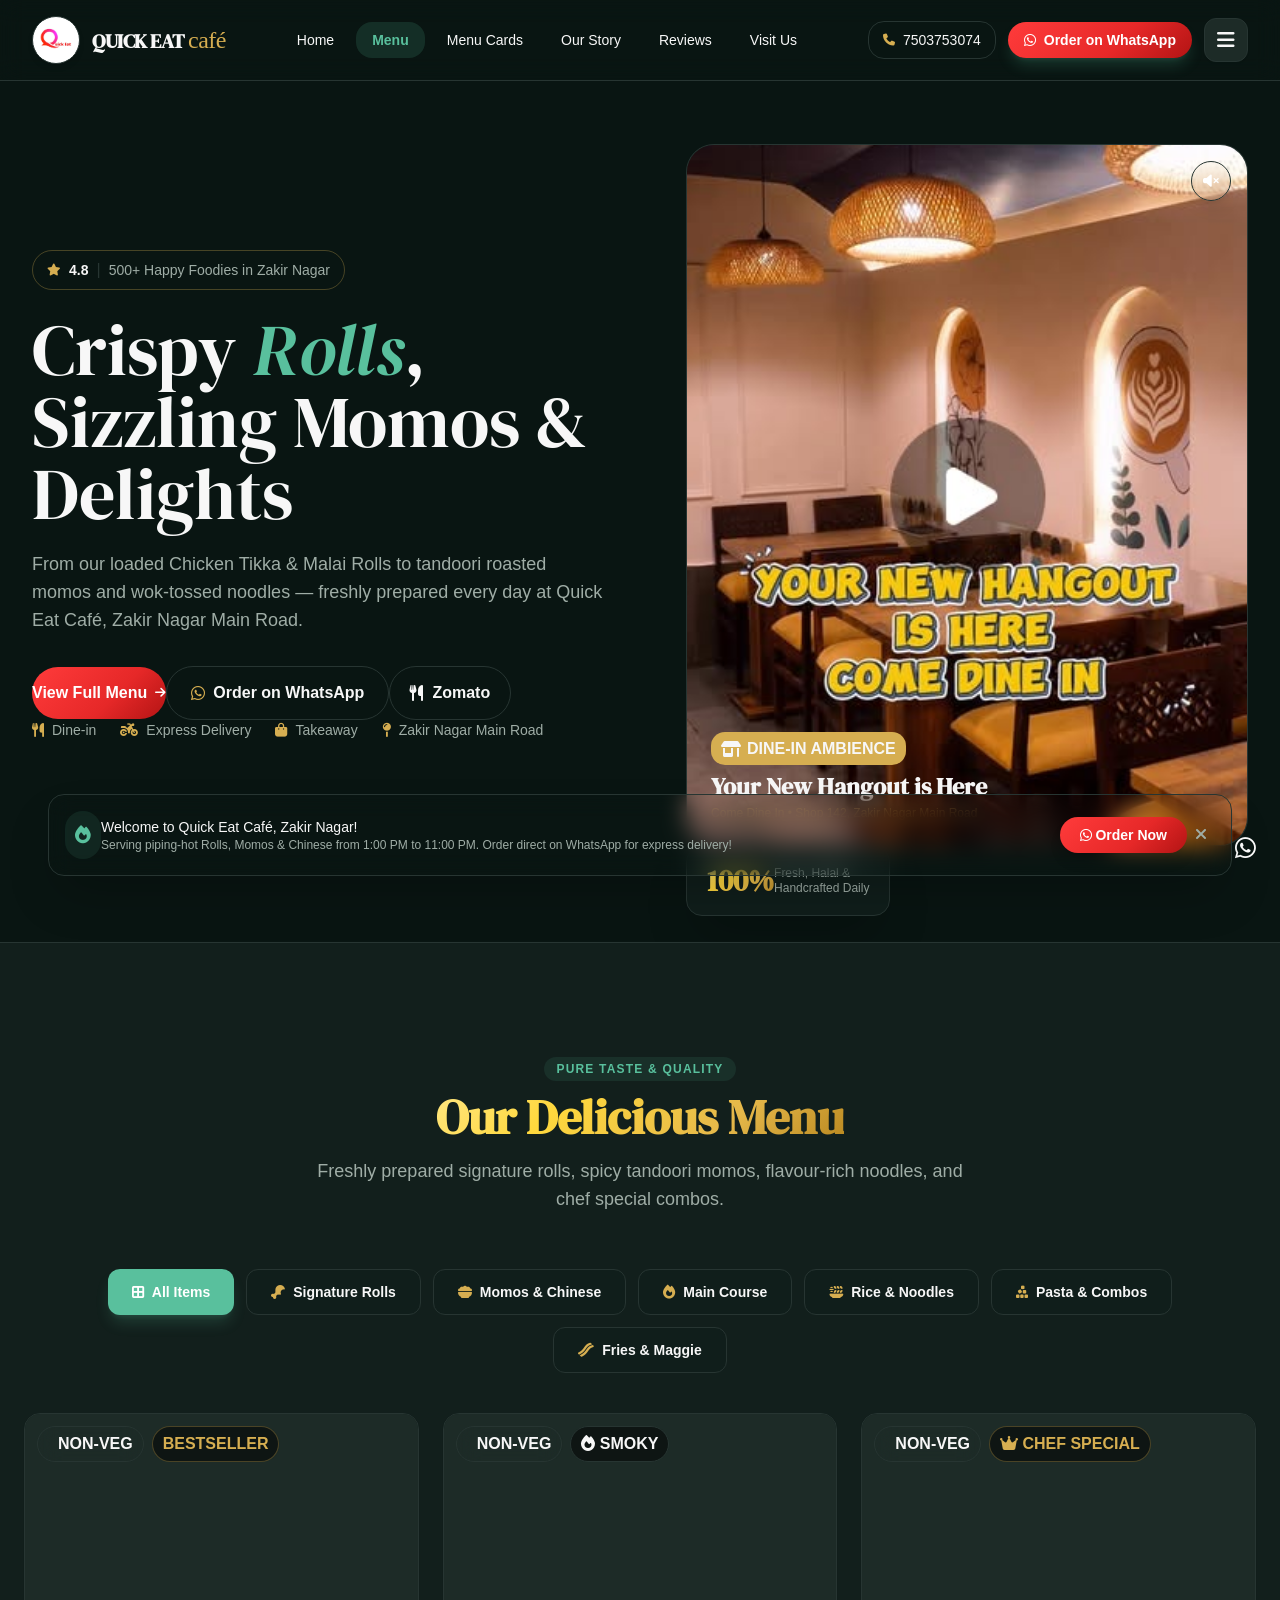
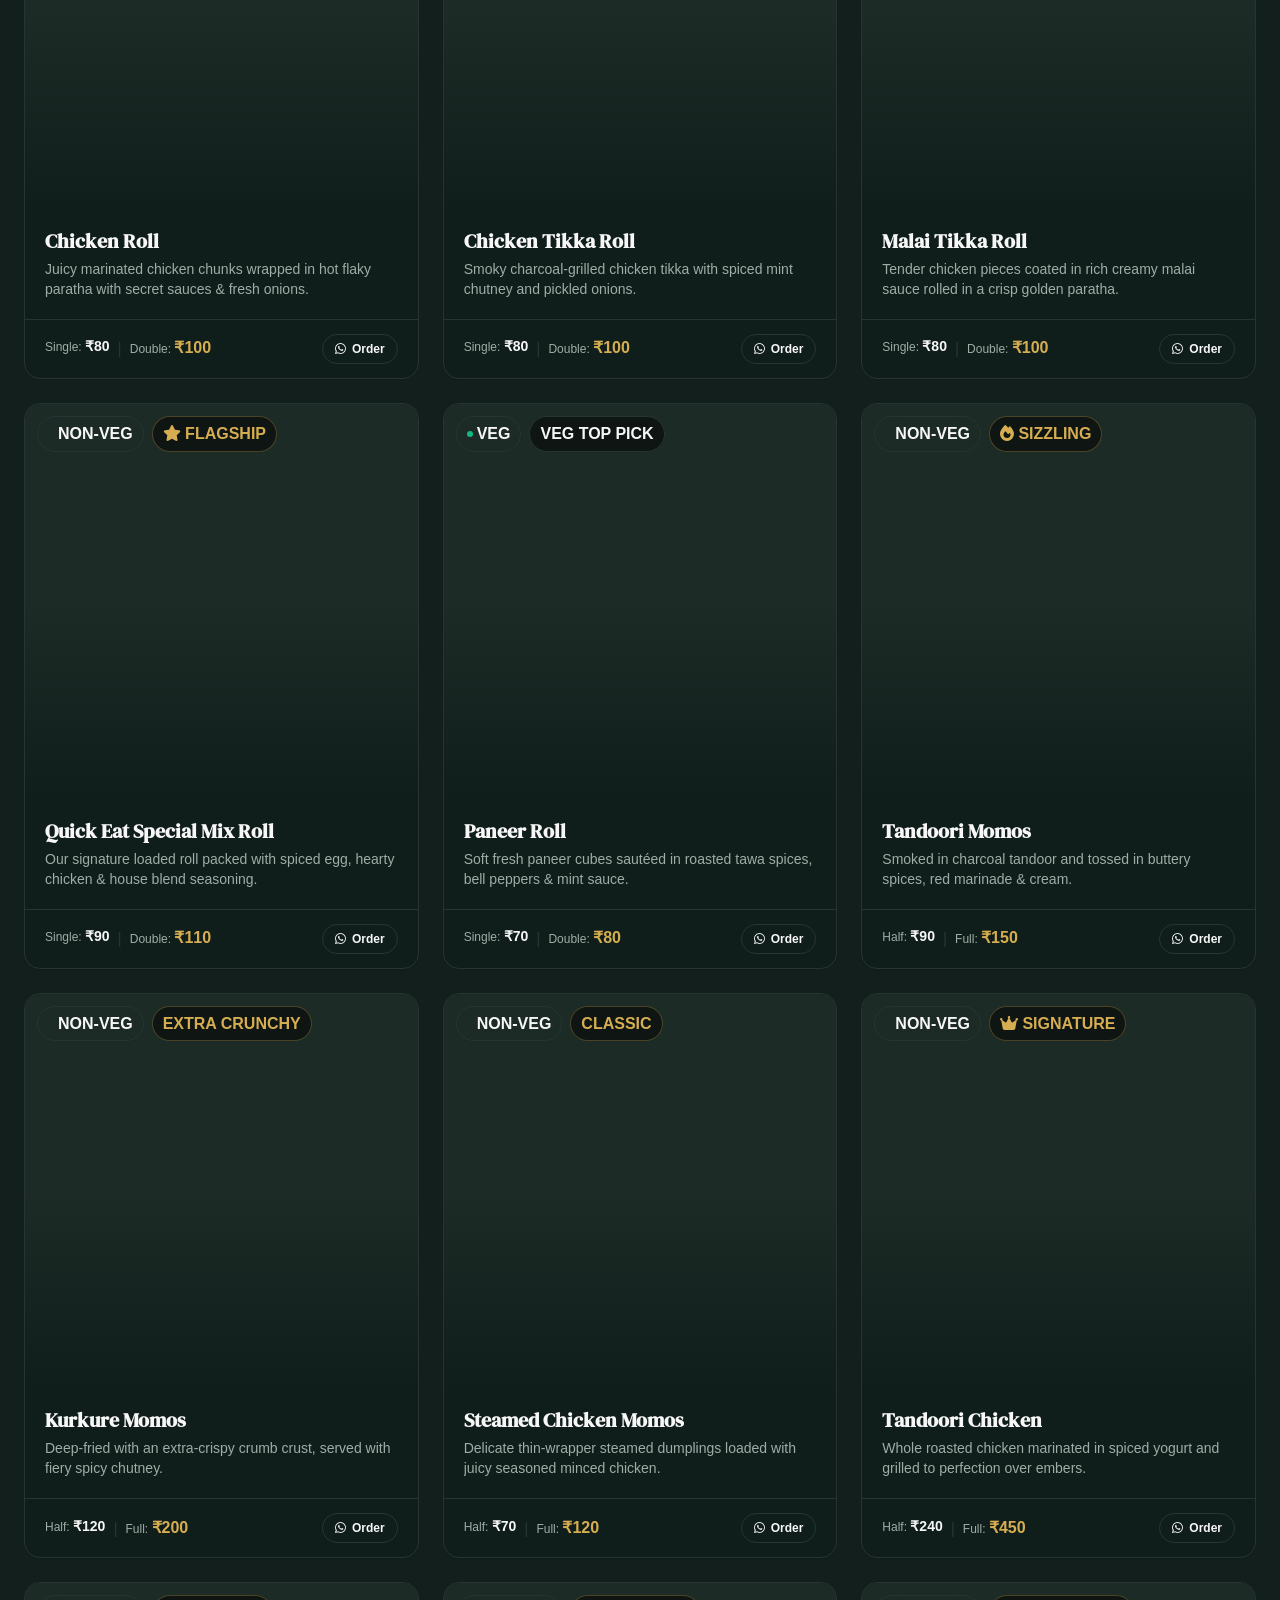
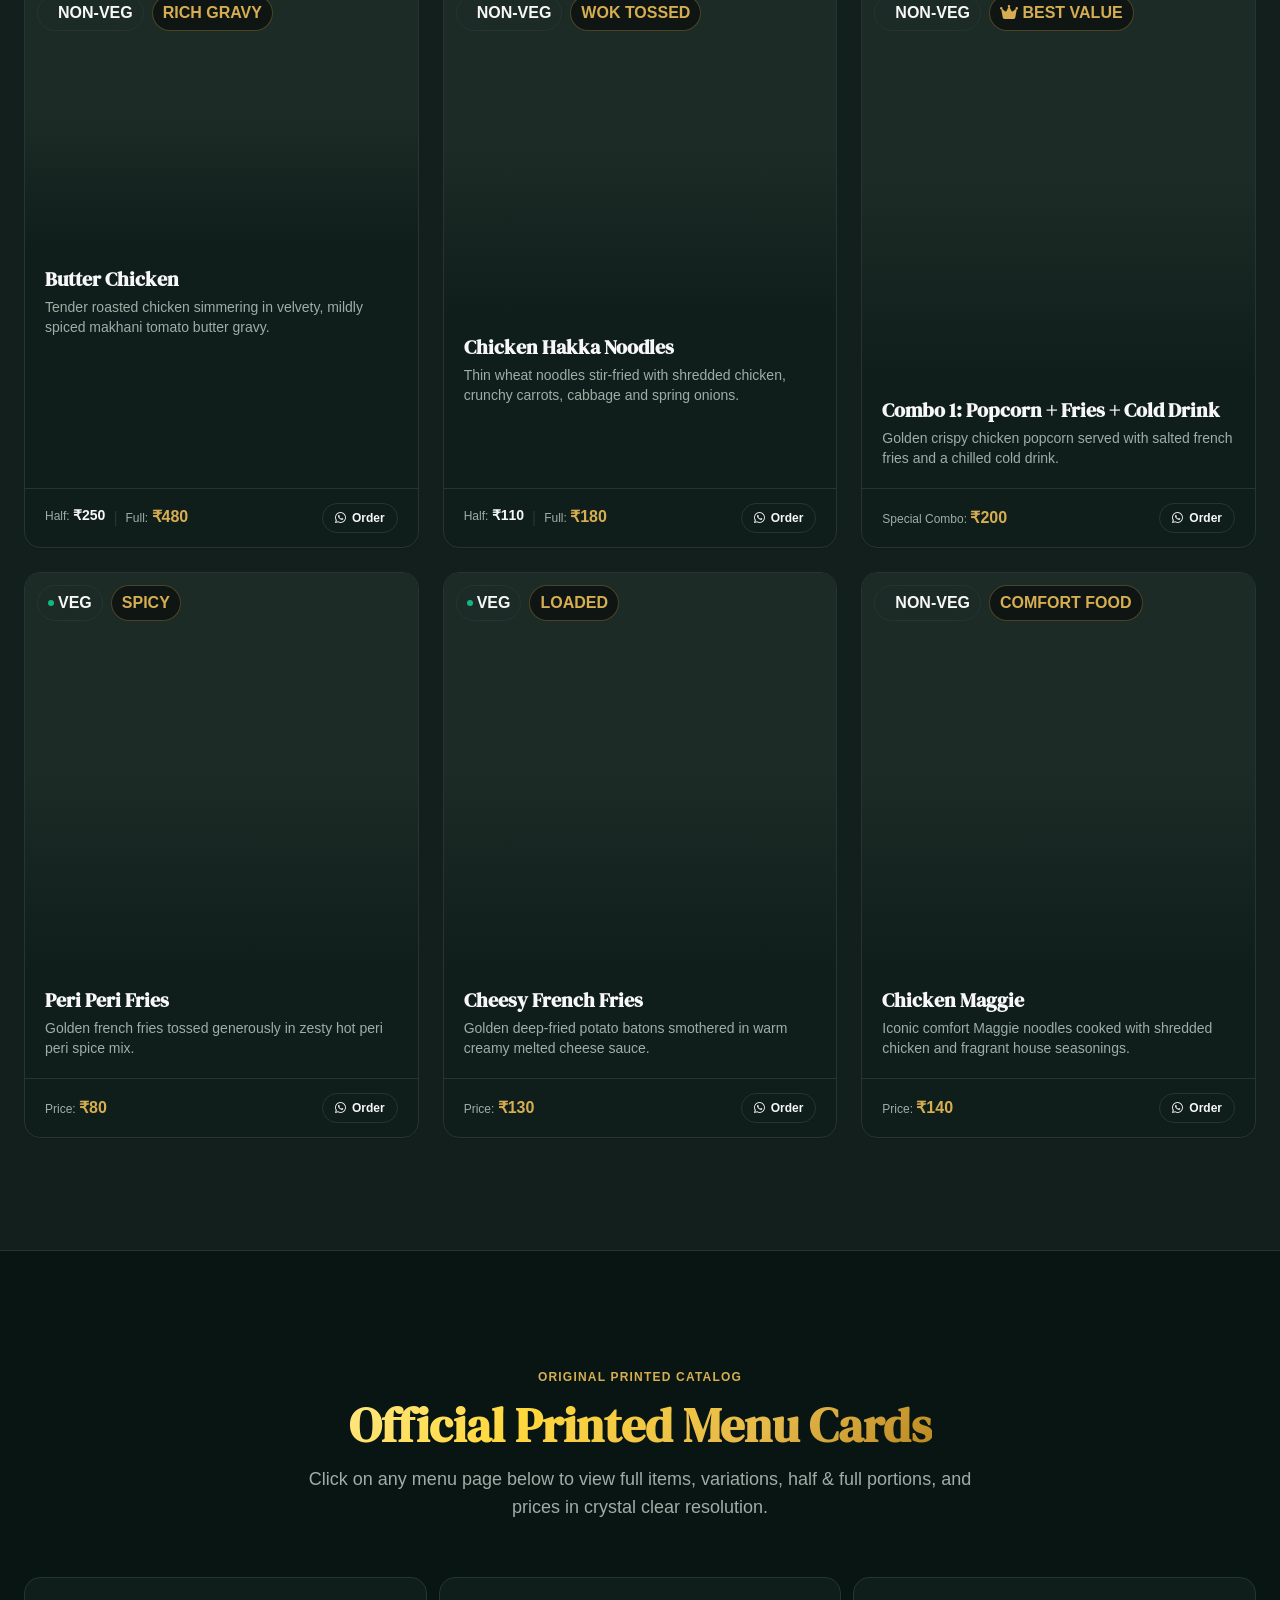
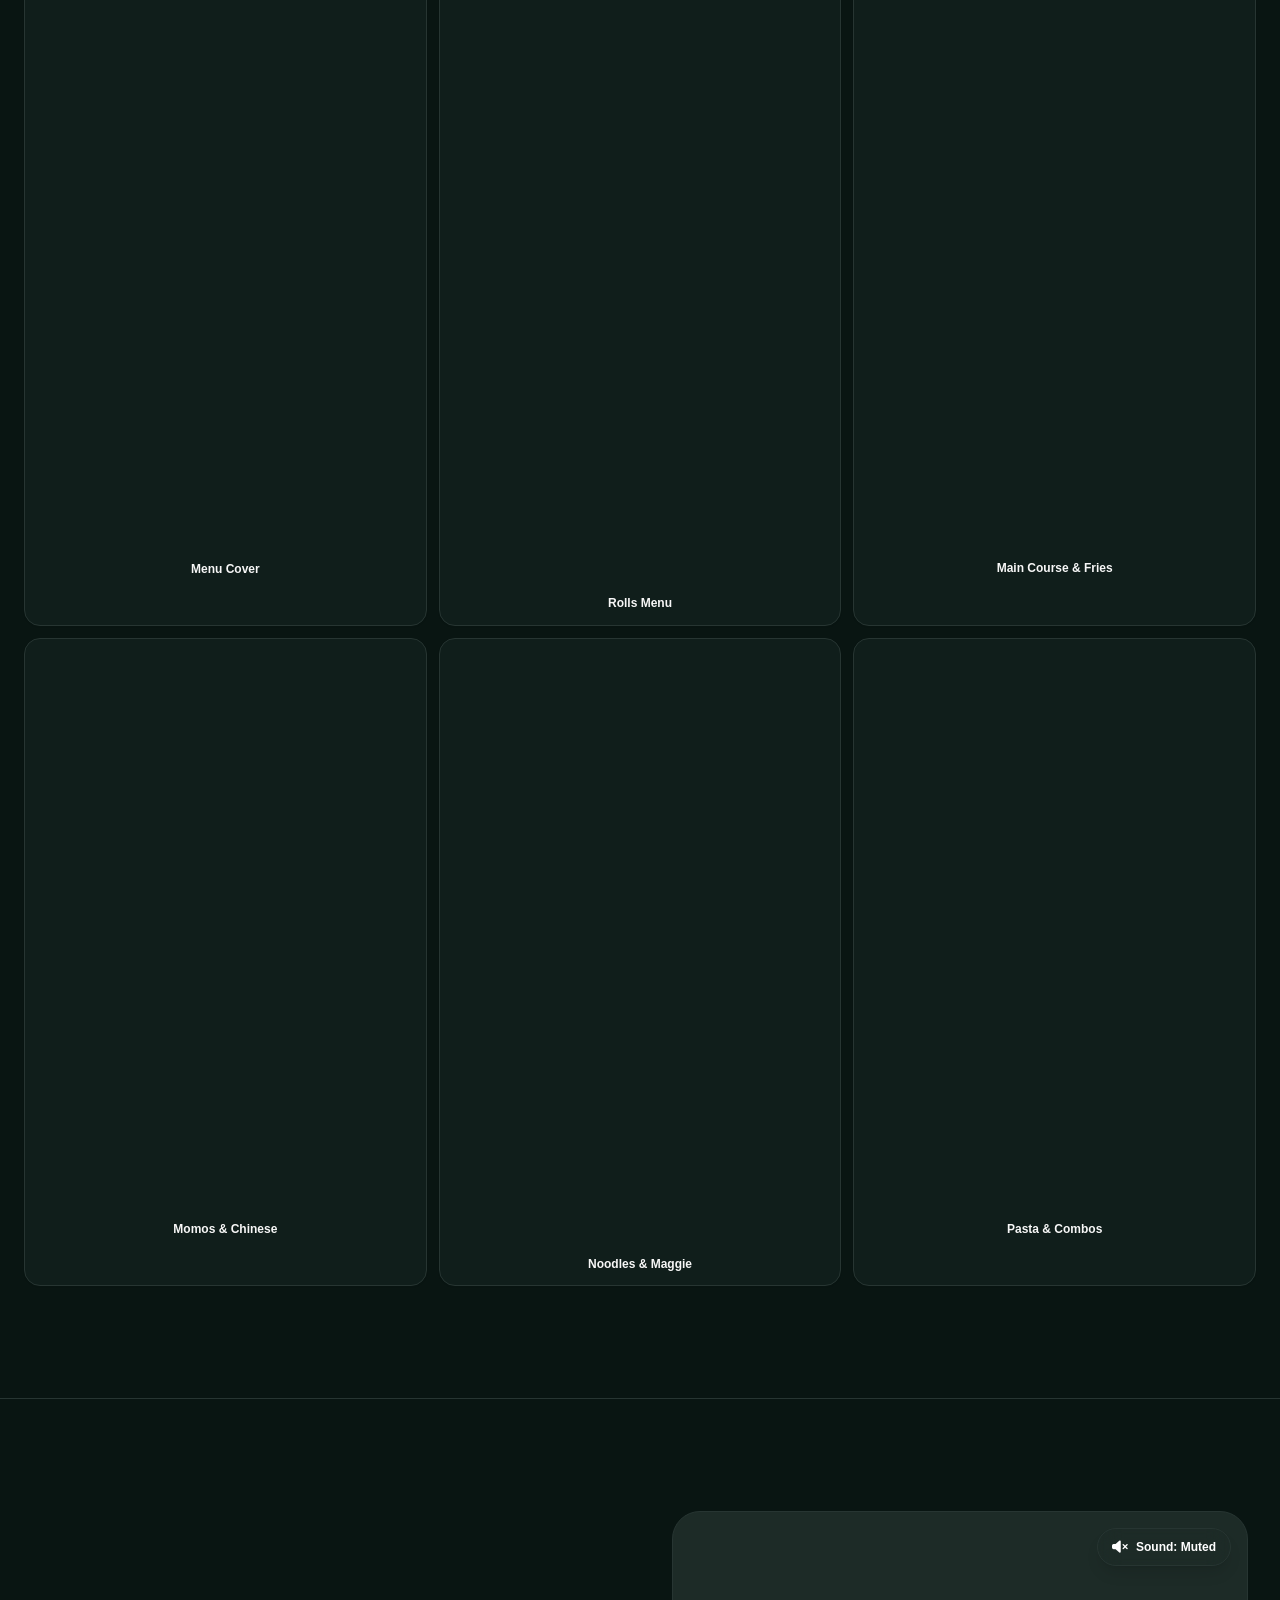
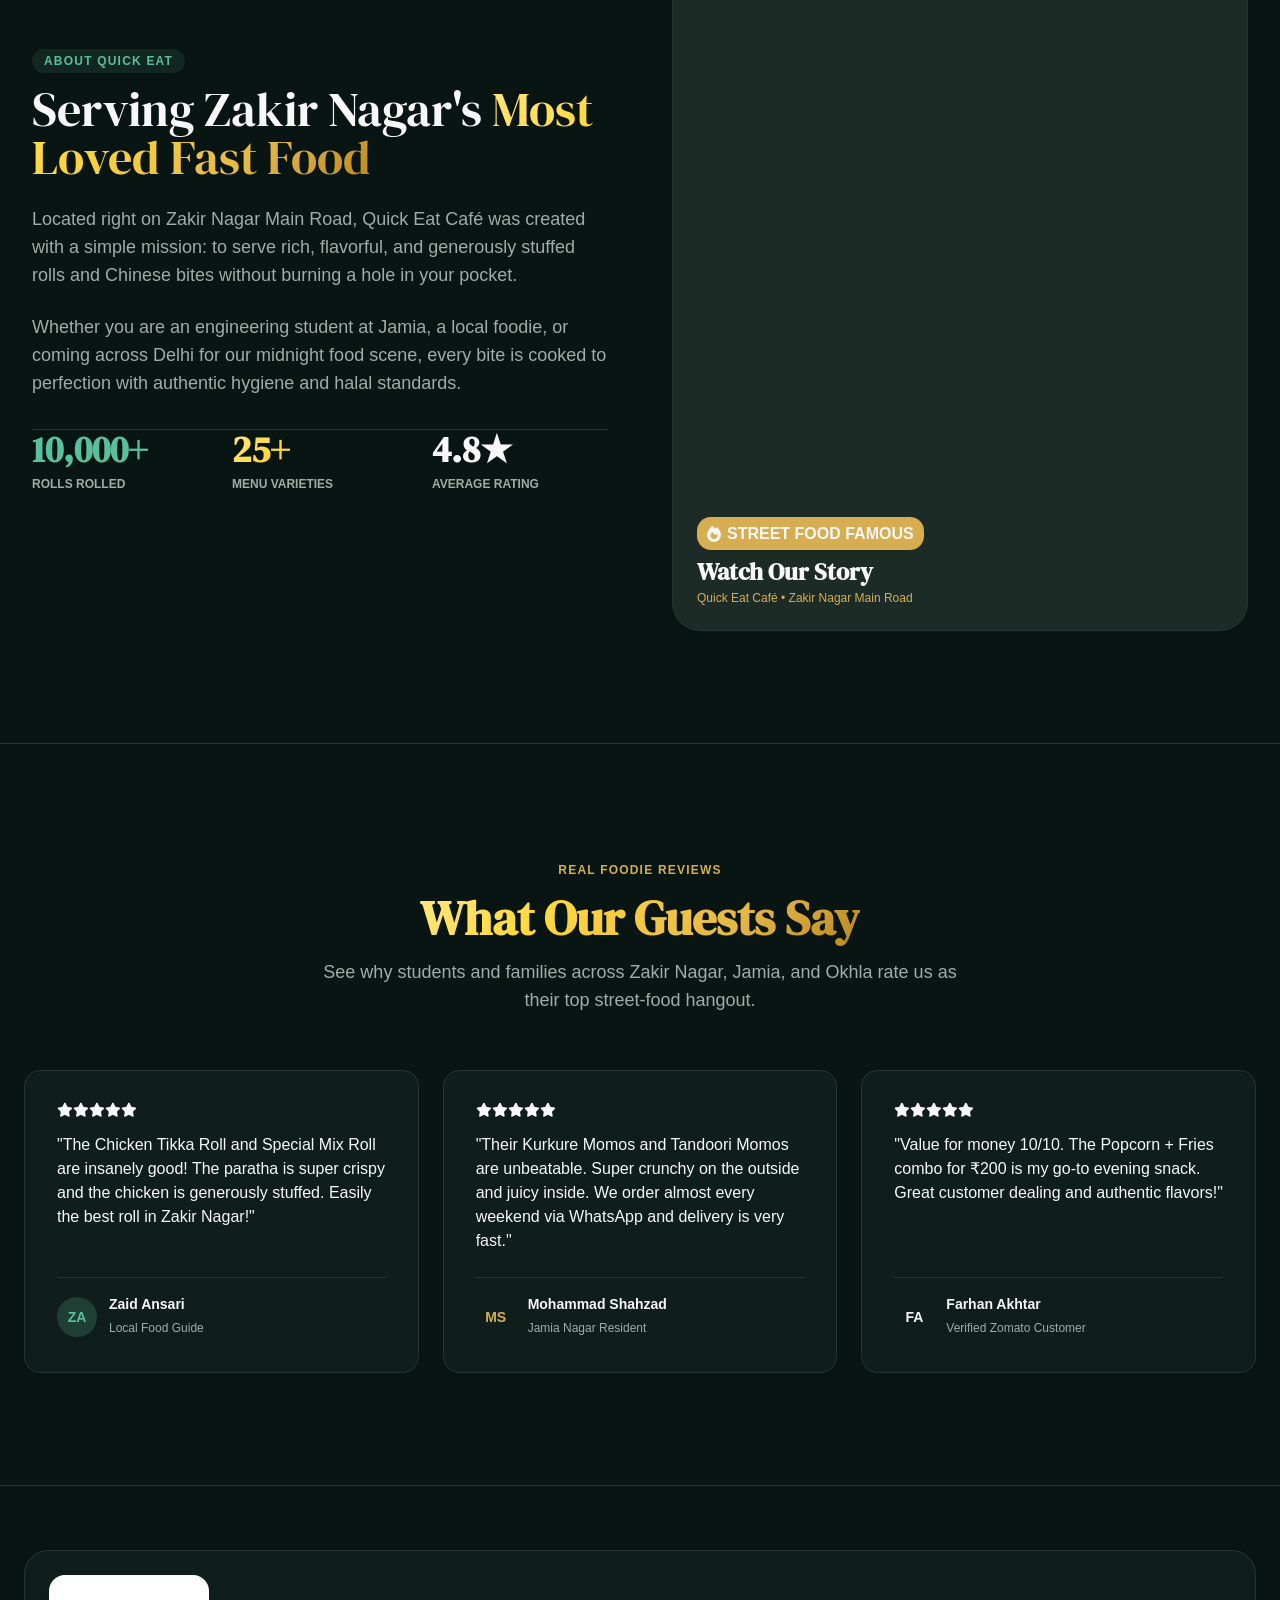
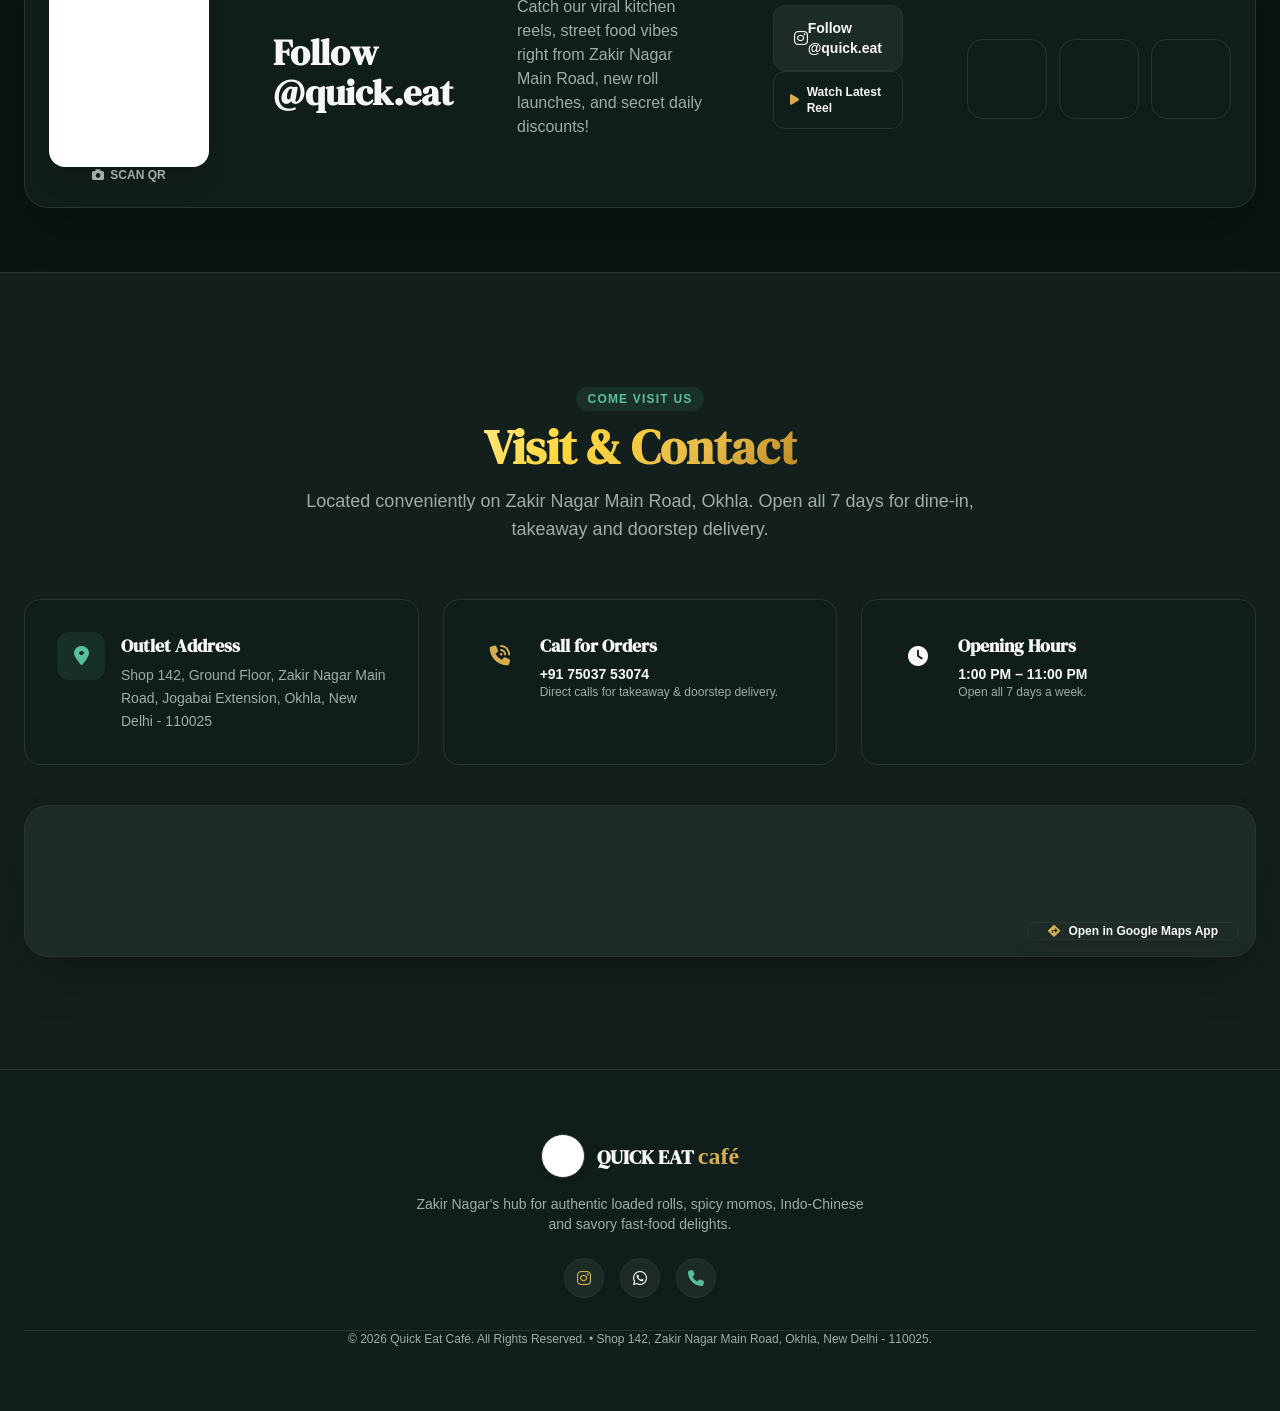
==== commit fa964f86: "Fix mobile hamburger, fix map 404, link View Full Menu to new menu.html page, and fix noodles image " ====
--- a/index.html
+++ b/index.html
@@ -146,10 +146,14 @@
               <i class="fa-solid fa-phone text-accent text-xs"></i>
               <span>7503753074</span>
             </a>
-            <a href="https://wa.me/917503753074•text=Hi%20Quick%20Eat%20Caf%C3%A9%2C%20I%20want%20to%20order" target="_blank" rel="noopener noreferrer" class="hidden sm:flex items-center gap-2 px-4 py-2 rounded-full red-gradient text-white text-xs sm:text-sm font-semibold shadow-lg shadow-primary/20 hover:opacity-90 transition-all">
+            <a href="https://wa.me/917503753074 • text=Hi%20Quick%20Eat%20Caf%C3%A9%2C%20I%20want%20to%20order" target="_blank" rel="noopener noreferrer" class="hidden sm:flex items-center gap-2 px-4 py-2 rounded-full red-gradient text-white text-xs sm:text-sm font-semibold shadow-lg shadow-primary/20 hover:opacity-90 transition-all">
               <i class="fa-brands fa-whatsapp text-sm"></i>
               <span>Order on WhatsApp</span>
             </a>
+            <!-- Mobile Hamburger Button (Only on Mobile) -->
+            <button id="mobileMenuToggle" onclick="toggleMobileMenu()" class="sm:hidden flex items-center justify-center w-11 h-11 rounded-xl bg-secondary border border-border text-foreground hover:text-primary transition-all active:scale-95 cursor-pointer shadow-sm" aria-label="Open Mobile Menu">
+              <i class="fa-solid fa-bars text-xl"></i>
+            </button>
           </div>
         </div>
       </div>
@@ -181,7 +185,7 @@
             </p>
 
             <div class="flex flex-col sm:flex-row items-stretch sm:items-center justify-center lg:justify-start gap-3.5 mb-9">
-              <a href="#menu" class="group px-7 py-3.5 rounded-full red-gradient text-white font-semibold text-sm sm:text-base flex items-center justify-center gap-2 shadow-[0_10px_30px_-10px_rgba(230,40,40,0.6)] transition-all duration-300 hover:-translate-y-0.5">
+              <a href="menu.html" class="group px-7 py-3.5 rounded-full red-gradient text-white font-semibold text-sm sm:text-base flex items-center justify-center gap-2 shadow-[0_10px_30px_-10px_rgba(230,40,40,0.6)] transition-all duration-300 hover:-translate-y-0.5">
                 <span>View Full Menu</span>
                 <i class="fa-solid fa-arrow-right text-xs transition-transform duration-300 group-hover:translate-x-1"></i>
               </a>
@@ -560,7 +564,7 @@
           <div class="menu-item-card group relative bg-card rounded-2xl overflow-hidden border border-border shadow-sm hover:shadow-[0_8px_30px_rgba(230,40,40,0.18)] transition-all duration-400 hover:-translate-y-1 flex flex-col justify-between" data-cat="main">
             <div>
               <div class="relative h-44 sm:h-52 overflow-hidden bg-secondary">
-                <img src="https://images.unsplash.com/photo-1603894584373-5ac82b2ae398•w=600&auto=format&fit=crop&q=80" alt="Butter Chicken" class="w-full h-full object-cover transition-transform duration-500 ease-out group-hover:scale-110">
+                <img src="images/dishes/butter-chicken.jpg" alt="Butter Chicken" class="w-full h-full object-cover transition-transform duration-500 ease-out group-hover:scale-110">
                 <div class="absolute inset-0 bg-gradient-to-t from-card via-transparent to-transparent pointer-events-none"></div>
                 <div class="absolute top-3 left-3 flex gap-2 z-10">
                   <span class="inline-flex items-center gap-1 px-2.5 py-1 rounded-full text-[11px] font-bold uppercase bg-red-500/20 text-red-400 backdrop-blur-md border border-red-500/30">
@@ -590,7 +594,7 @@
           <div class="menu-item-card group relative bg-card rounded-2xl overflow-hidden border border-border shadow-sm hover:shadow-[0_8px_30px_rgba(230,40,40,0.18)] transition-all duration-400 hover:-translate-y-1 flex flex-col justify-between" data-cat="noodles" data-featured="true">
             <div>
               <div class="relative h-44 sm:h-52 overflow-hidden bg-secondary">
-                <img src="https://images.unsplash.com/photo-1585032226651-759b368d7246•w=600&auto=format&fit=crop&q=80" alt="Chicken Hakka Noodles" class="w-full h-full object-cover transition-transform duration-500 ease-out group-hover:scale-110">
+                <img src="images/dishes/chicken-noodles.jpg" alt="Chicken Hakka Noodles" class="w-full h-full object-cover transition-transform duration-500 ease-out group-hover:scale-110">
                 <div class="absolute inset-0 bg-gradient-to-t from-card via-transparent to-transparent pointer-events-none"></div>
                 <div class="absolute top-3 left-3 flex gap-2 z-10">
                   <span class="inline-flex items-center gap-1 px-2.5 py-1 rounded-full text-[11px] font-bold uppercase bg-red-500/20 text-red-400 backdrop-blur-md border border-red-500/30">
@@ -1058,21 +1062,21 @@
           </div>
         </div>
 
-        <!-- Google Map Container -->
-        <div class="rounded-3xl overflow-hidden border border-border shadow-2xl h-96 relative">
+        <!-- Map Container (Clean & 100% Reliable without 404) -->
+        <div class="rounded-3xl overflow-hidden border border-border shadow-2xl h-96 relative bg-secondary">
           <iframe 
-            src="https://maps.google.com/maps•q=Quick+Eat+Zakir+Nagar+Main+Road+Okhla+New+Delhi&t=&z=16&ie=UTF8&iwloc=&output=embed" 
+            src="https://www.openstreetmap.org/export/embed.html?bbox=77.275,28.555,77.295,28.570&layer=mapnik&marker=28.5628,77.2847" 
             width="100%" 
             height="100%" 
-            style="border:0; filter: invert(90%) hue-rotate(180deg) contrast(110%);" 
+            style="border:0;" 
             allowfullscreen="" 
             loading="lazy" 
-            referrerpolicy="no-referrer-when-downgrade" 
-            title="Quick Eat Café Map">
+            title="Quick Eat Café Map Location">
           </iframe>
-          <div class="absolute bottom-4 right-4">
-            <a href="https://www.google.com/maps/search/Quick+Eat+Zakir+Nagar+Okhla+New+Delhi" target="_blank" rel="noopener noreferrer" class="px-5 py-2.5 rounded-full bg-card/90 border border-border text-foreground hover:bg-secondary text-xs font-semibold shadow-lg backdrop-blur-md flex items-center gap-2">
-              <i class="fa-solid fa-diamond-turn-right text-accent"></i> Open in Google Maps
+          <div class="absolute bottom-4 right-4 z-10 flex flex-wrap gap-2">
+            <a href="https://www.google.com/maps/search/ • api=1&query=Shop+142,+Zakir+Nagar+Main+Road,+Jogabai+Extension,+Okhla,+New+Delhi+110025" target="_blank" rel="noopener noreferrer" class="px-5 py-2.5 rounded-full bg-card/95 border border-border text-foreground hover:bg-primary hover:text-white text-xs font-bold shadow-xl backdrop-blur-md flex items-center gap-2 transition-all">
+              <i class="fa-solid fa-diamond-turn-right text-accent"></i>
+              <span>Open in Google Maps App</span>
             </a>
           </div>
         </div>
@@ -1171,7 +1175,7 @@
           <a href="tel:+917503753074" class="flex items-center justify-center gap-2 py-3 rounded-xl border border-border text-foreground text-sm font-semibold hover:bg-secondary">
             <i class="fa-solid fa-phone text-accent"></i> Call 7503753074
           </a>
-          <a href="https://wa.me/917503753074?text=Hi%20Quick%20Eat%2C%20I%20want%20to%20order" target="_blank" rel="noopener noreferrer" class="flex items-center justify-center gap-2 py-3 rounded-xl red-gradient text-white text-sm font-semibold shadow-lg shadow-primary/20">
+          <a href="https://wa.me/917503753074 • text=Hi%20Quick%20Eat%2C%20I%20want%20to%20order" target="_blank" rel="noopener noreferrer" class="flex items-center justify-center gap-2 py-3 rounded-xl red-gradient text-white text-sm font-semibold shadow-lg shadow-primary/20">
             <i class="fa-brands fa-whatsapp text-lg"></i> Order on WhatsApp
           </a>
         </div>
@@ -1207,12 +1211,12 @@
         const isFeatured = card.getAttribute('data-featured') === 'true';
         if (cat === 'all') {
           if (isMobile && !showAllOnMobile) {
-            card.style.display = isFeatured ? 'flex' : 'none';
+            card.style.display = isFeatured  •  'flex' : 'none';
           } else {
             card.style.display = 'flex';
           }
         } else {
-          card.style.display = (itemCat === cat) ? 'flex' : 'none';
+          card.style.display = (itemCat === cat)  •  'flex' : 'none';
         }
       });
 
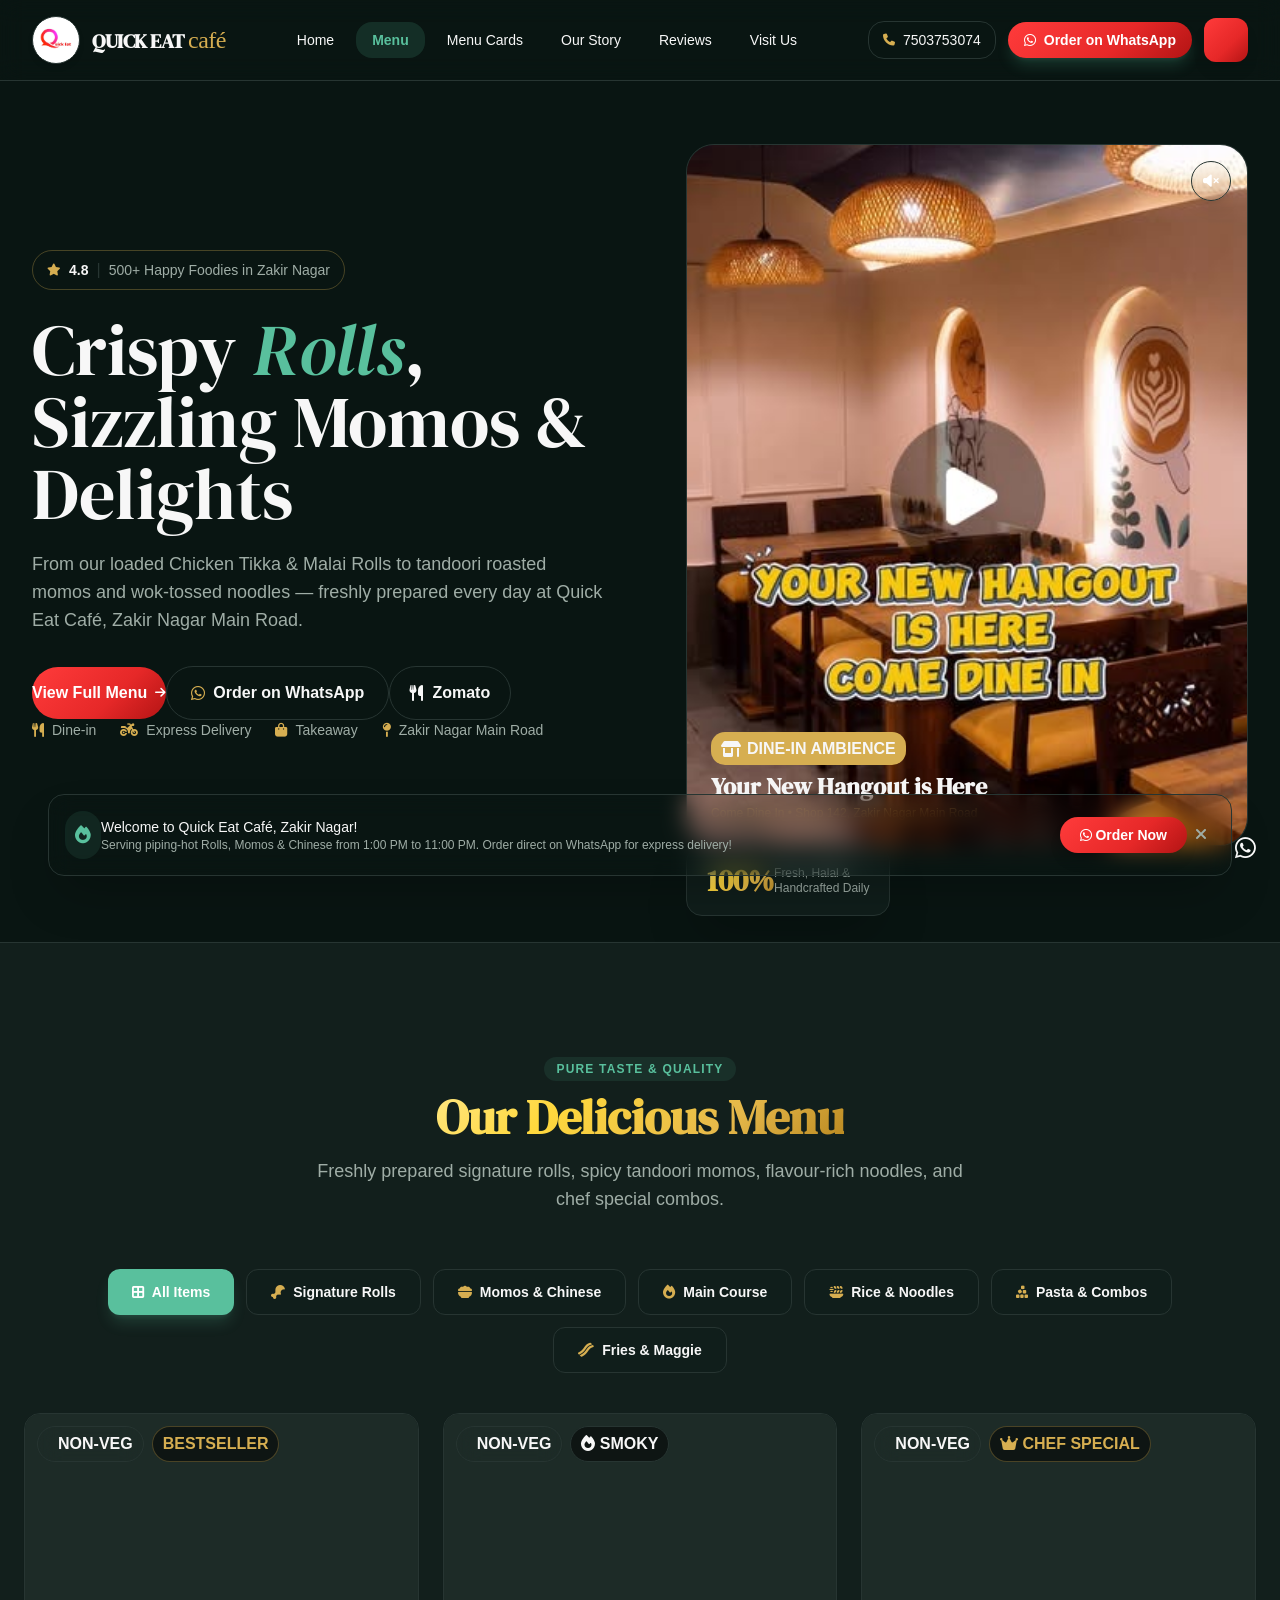
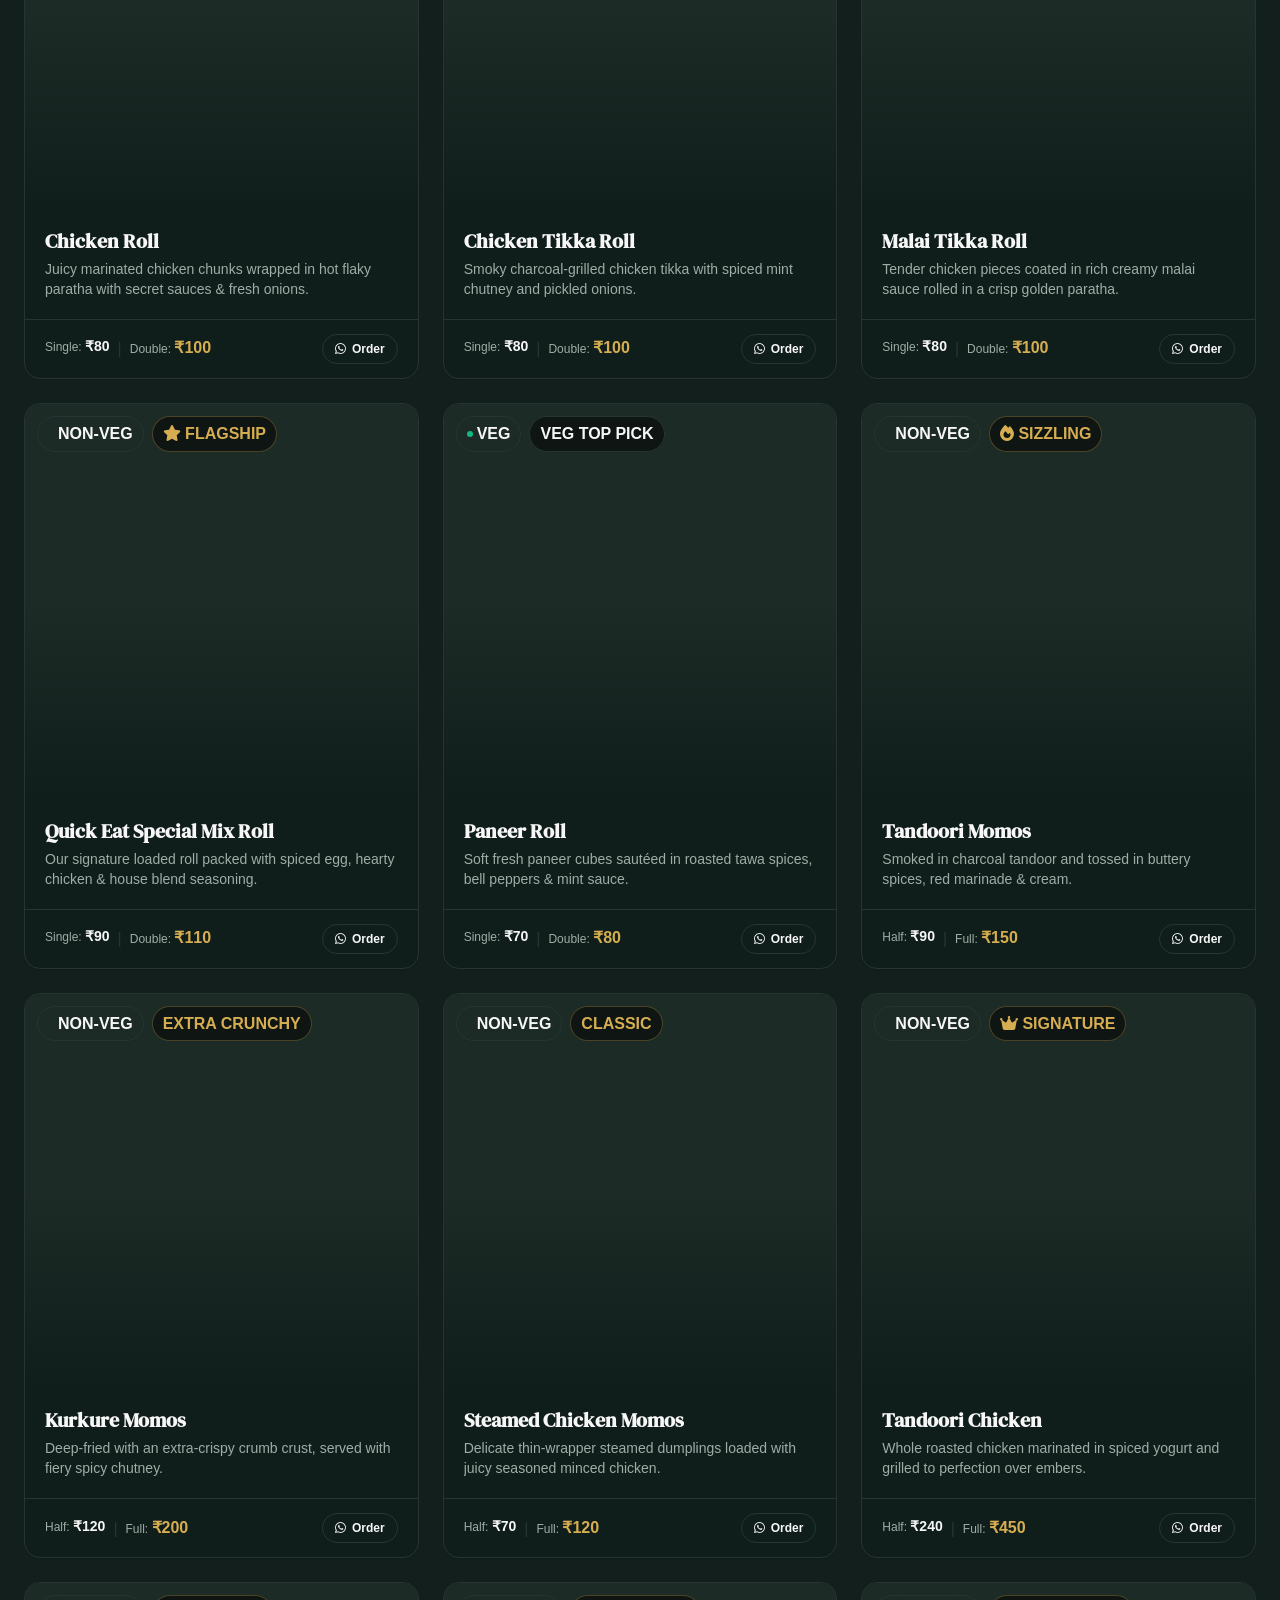
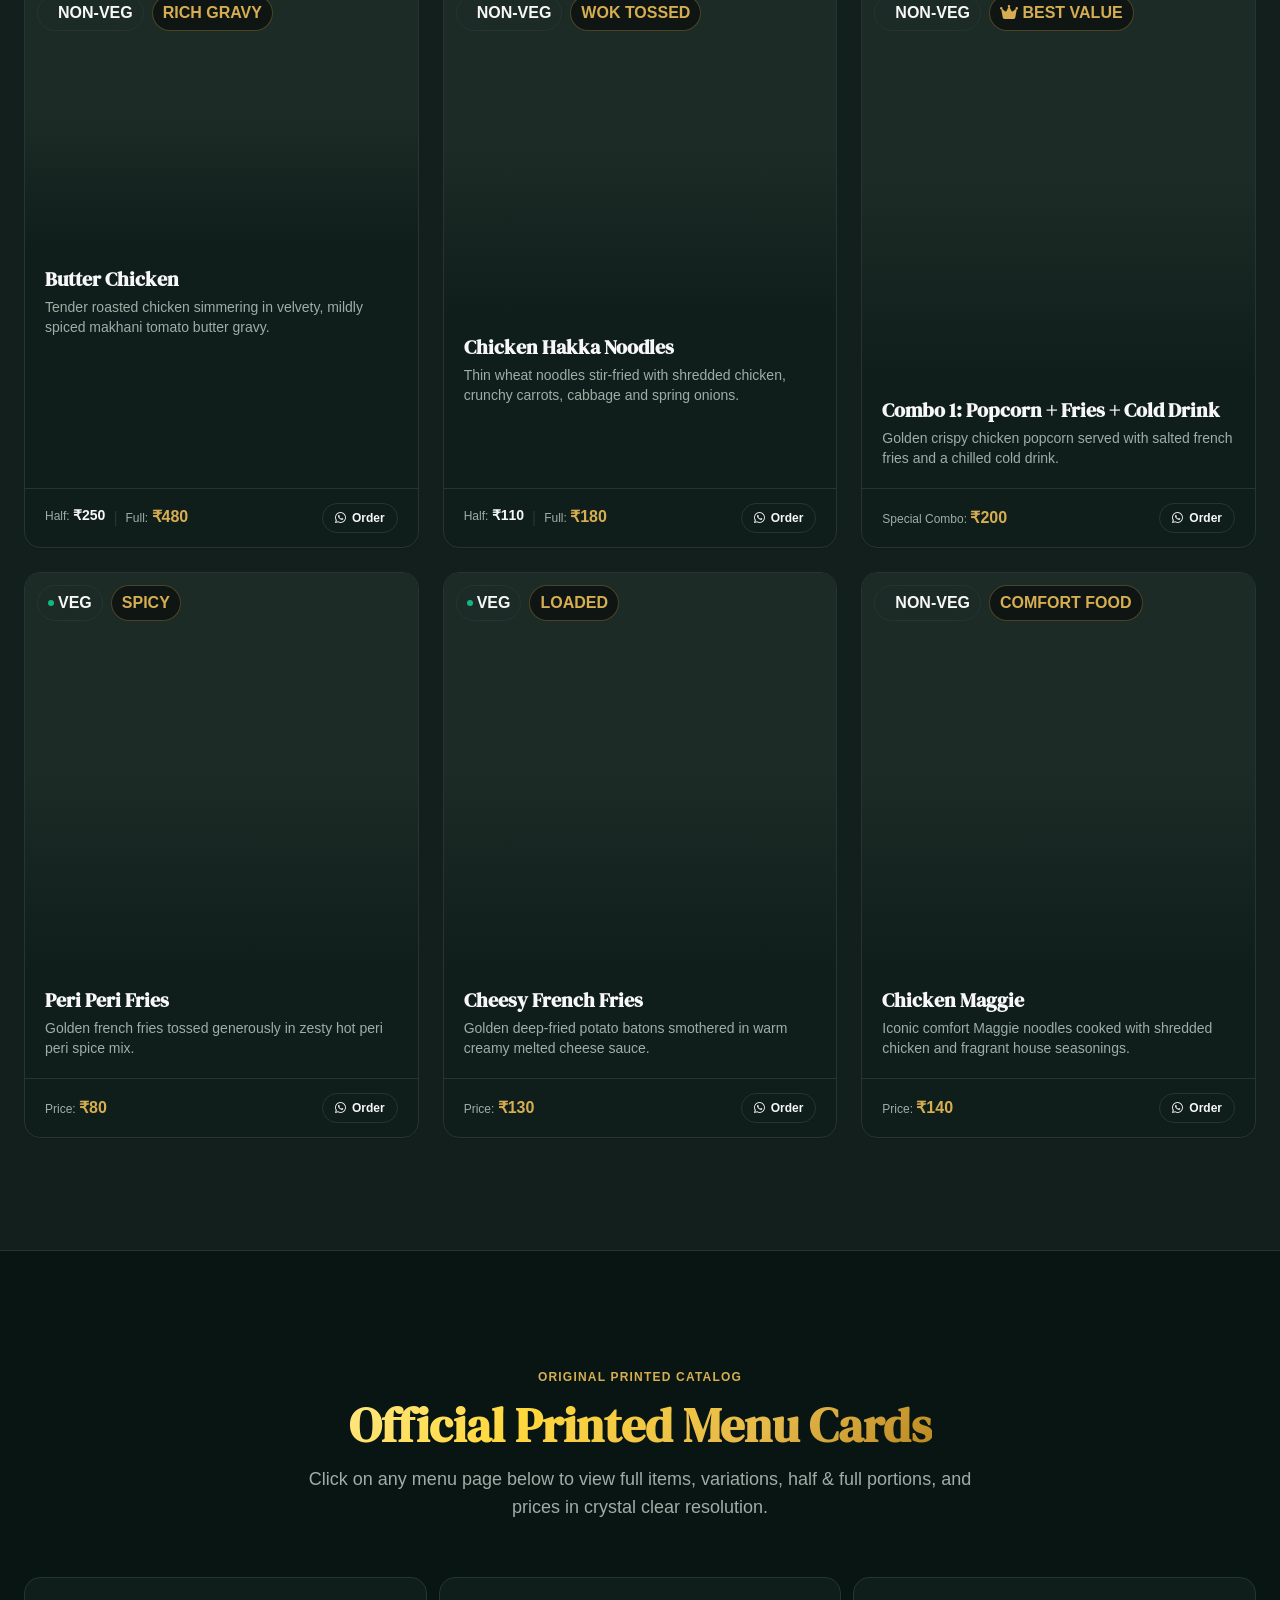
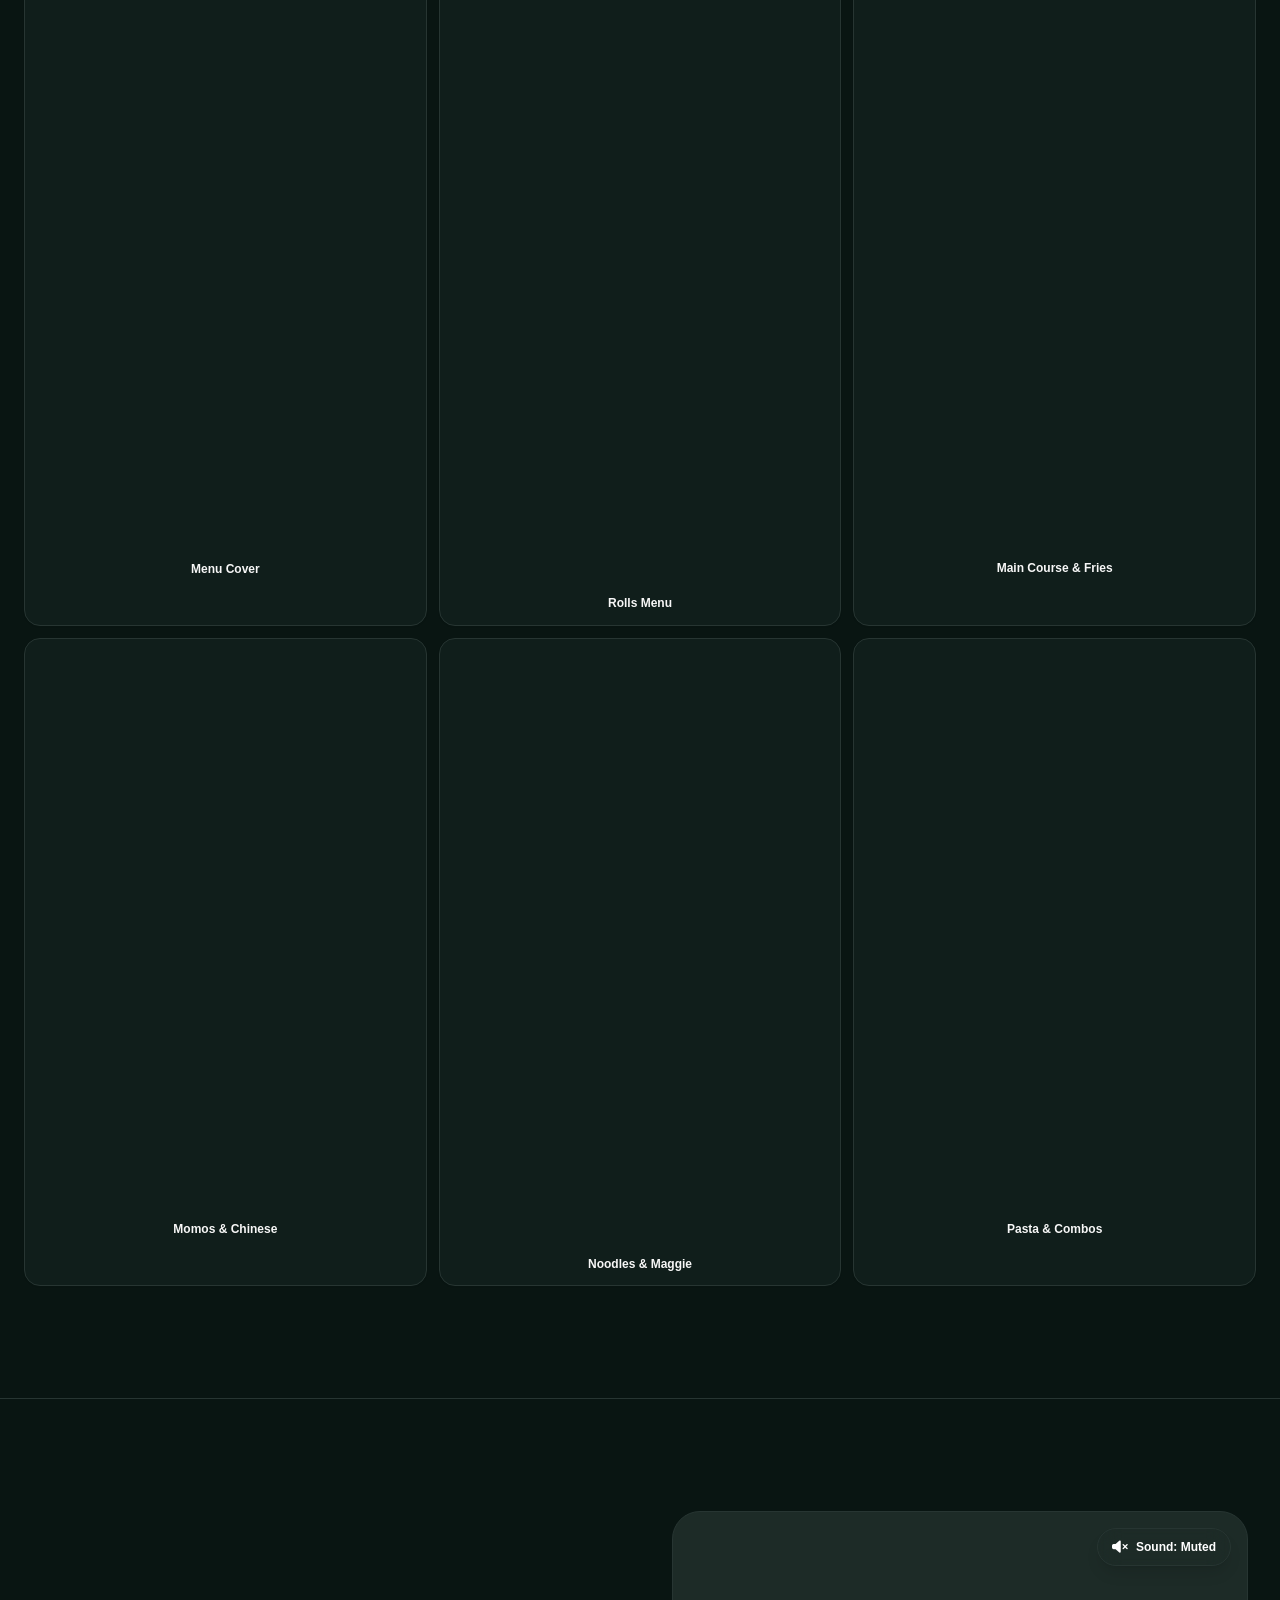
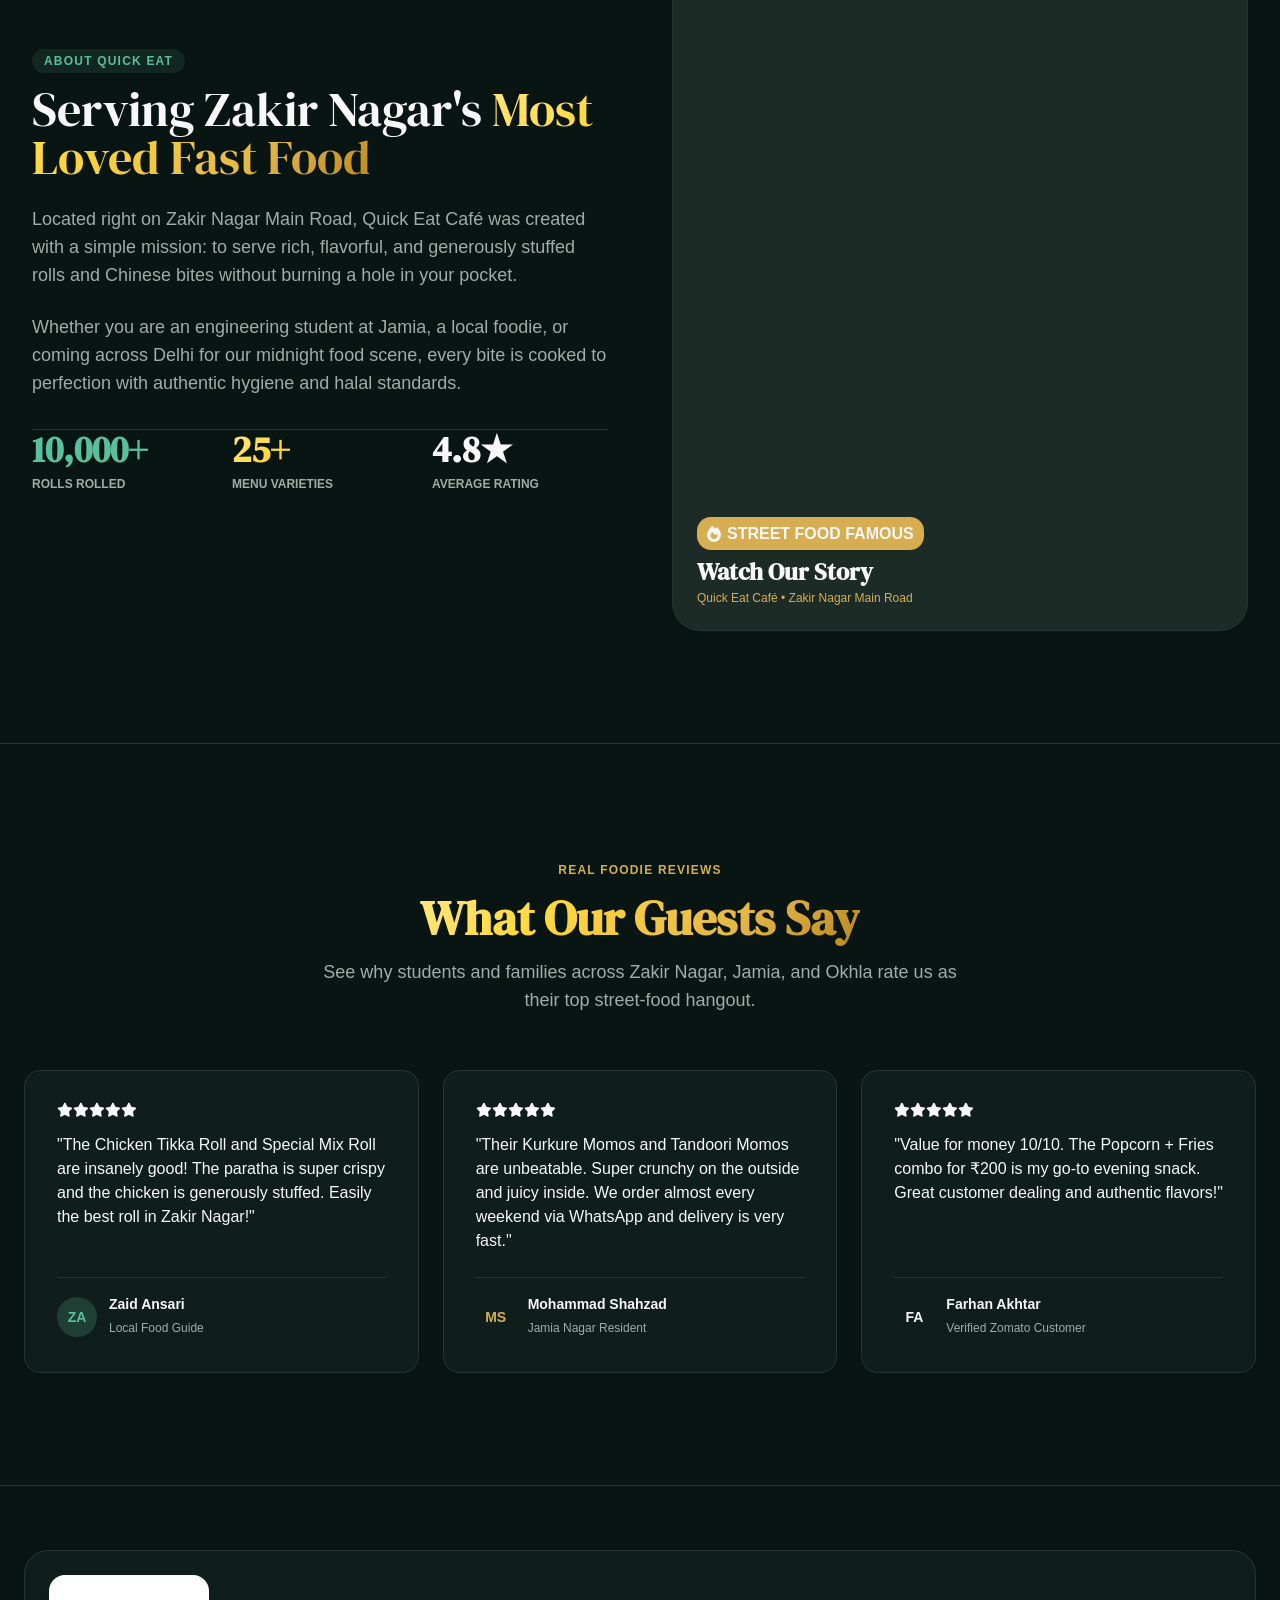
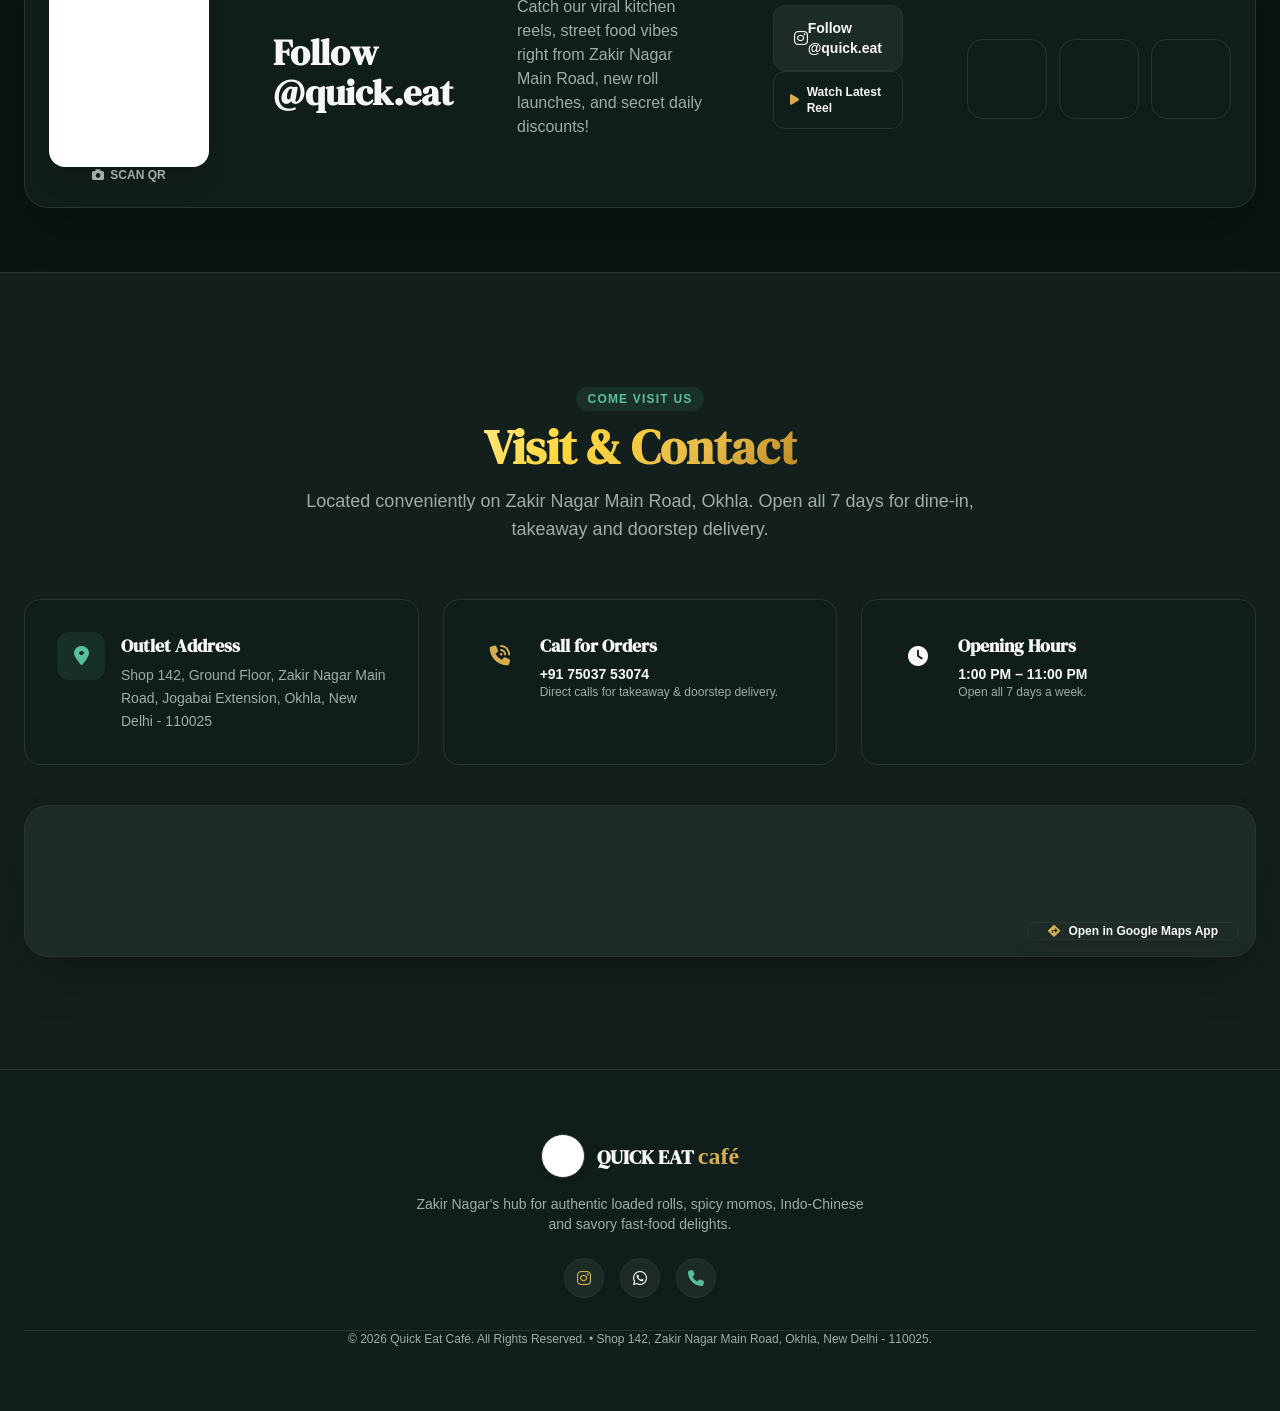
==== commit 9c471b8f: "Make mobile hamburger high-contrast vibrant red button with 3 white bars" ====
--- a/index.html
+++ b/index.html
@@ -3,6 +3,9 @@
 <head>
   <meta charset="UTF-8">
   <meta name="viewport" content="width=device-width, initial-scale=1.0">
+    <meta http-equiv="Cache-Control" content="no-cache, no-store, must-revalidate">
+    <meta http-equiv="Pragma" content="no-cache">
+    <meta http-equiv="Expires" content="0">
     <link rel="icon" type="image/png" href="images/logo.png">
     <link rel="apple-touch-icon" href="images/logo.png">
   <title>Quick Eat Café | Best Rolls, Momos & Indo-Chinese in Zakir Nagar, Okhla</title>
@@ -151,9 +154,11 @@
               <span>Order on WhatsApp</span>
             </a>
             <!-- Mobile Hamburger Button (Only on Mobile) -->
-            <button id="mobileMenuToggle" onclick="toggleMobileMenu()" class="sm:hidden flex items-center justify-center w-11 h-11 rounded-xl bg-secondary border border-border text-foreground hover:text-primary transition-all active:scale-95 cursor-pointer shadow-sm" aria-label="Open Mobile Menu">
-              <i class="fa-solid fa-bars text-xl"></i>
-            </button>
+            <button id="mobileMenuToggle" onclick="toggleMobileMenu()" class="sm:hidden flex flex-col items-center justify-center w-11 h-11 rounded-xl red-gradient text-white shadow-lg shadow-primary/40 active:scale-90 cursor-pointer z-50 p-2.5 shrink-0" aria-label="Open Mobile Menu" title="Menu">
+                <span class="w-5 h-0.5 bg-white rounded-full mb-1"></span>
+                <span class="w-5 h-0.5 bg-white rounded-full mb-1"></span>
+                <span class="w-5 h-0.5 bg-white rounded-full"></span>
+              </button>
           </div>
         </div>
       </div>
@@ -185,7 +190,7 @@
             </p>
 
             <div class="flex flex-col sm:flex-row items-stretch sm:items-center justify-center lg:justify-start gap-3.5 mb-9">
-              <a href="menu.html" class="group px-7 py-3.5 rounded-full red-gradient text-white font-semibold text-sm sm:text-base flex items-center justify-center gap-2 shadow-[0_10px_30px_-10px_rgba(230,40,40,0.6)] transition-all duration-300 hover:-translate-y-0.5">
+              <a href="menu.html" target="_blank" class="group px-7 py-3.5 rounded-full red-gradient text-white font-semibold text-sm sm:text-base flex items-center justify-center gap-2 shadow-[0_10px_30px_-10px_rgba(230,40,40,0.6)] transition-all duration-300 hover:-translate-y-0.5">
                 <span>View Full Menu</span>
                 <i class="fa-solid fa-arrow-right text-xs transition-transform duration-300 group-hover:translate-x-1"></i>
               </a>
@@ -564,7 +569,7 @@
           <div class="menu-item-card group relative bg-card rounded-2xl overflow-hidden border border-border shadow-sm hover:shadow-[0_8px_30px_rgba(230,40,40,0.18)] transition-all duration-400 hover:-translate-y-1 flex flex-col justify-between" data-cat="main">
             <div>
               <div class="relative h-44 sm:h-52 overflow-hidden bg-secondary">
-                <img src="images/dishes/butter-chicken.jpg" alt="Butter Chicken" class="w-full h-full object-cover transition-transform duration-500 ease-out group-hover:scale-110">
+                <img src="images/dishes/butter-chicken.jpg?v=2" alt="Butter Chicken" class="w-full h-full object-cover transition-transform duration-500 ease-out group-hover:scale-110">
                 <div class="absolute inset-0 bg-gradient-to-t from-card via-transparent to-transparent pointer-events-none"></div>
                 <div class="absolute top-3 left-3 flex gap-2 z-10">
                   <span class="inline-flex items-center gap-1 px-2.5 py-1 rounded-full text-[11px] font-bold uppercase bg-red-500/20 text-red-400 backdrop-blur-md border border-red-500/30">
@@ -594,7 +599,7 @@
           <div class="menu-item-card group relative bg-card rounded-2xl overflow-hidden border border-border shadow-sm hover:shadow-[0_8px_30px_rgba(230,40,40,0.18)] transition-all duration-400 hover:-translate-y-1 flex flex-col justify-between" data-cat="noodles" data-featured="true">
             <div>
               <div class="relative h-44 sm:h-52 overflow-hidden bg-secondary">
-                <img src="images/dishes/chicken-noodles.jpg" alt="Chicken Hakka Noodles" class="w-full h-full object-cover transition-transform duration-500 ease-out group-hover:scale-110">
+                <img src="images/dishes/chicken-noodles.jpg?v=2" alt="Chicken Hakka Noodles" class="w-full h-full object-cover transition-transform duration-500 ease-out group-hover:scale-110">
                 <div class="absolute inset-0 bg-gradient-to-t from-card via-transparent to-transparent pointer-events-none"></div>
                 <div class="absolute top-3 left-3 flex gap-2 z-10">
                   <span class="inline-flex items-center gap-1 px-2.5 py-1 rounded-full text-[11px] font-bold uppercase bg-red-500/20 text-red-400 backdrop-blur-md border border-red-500/30">
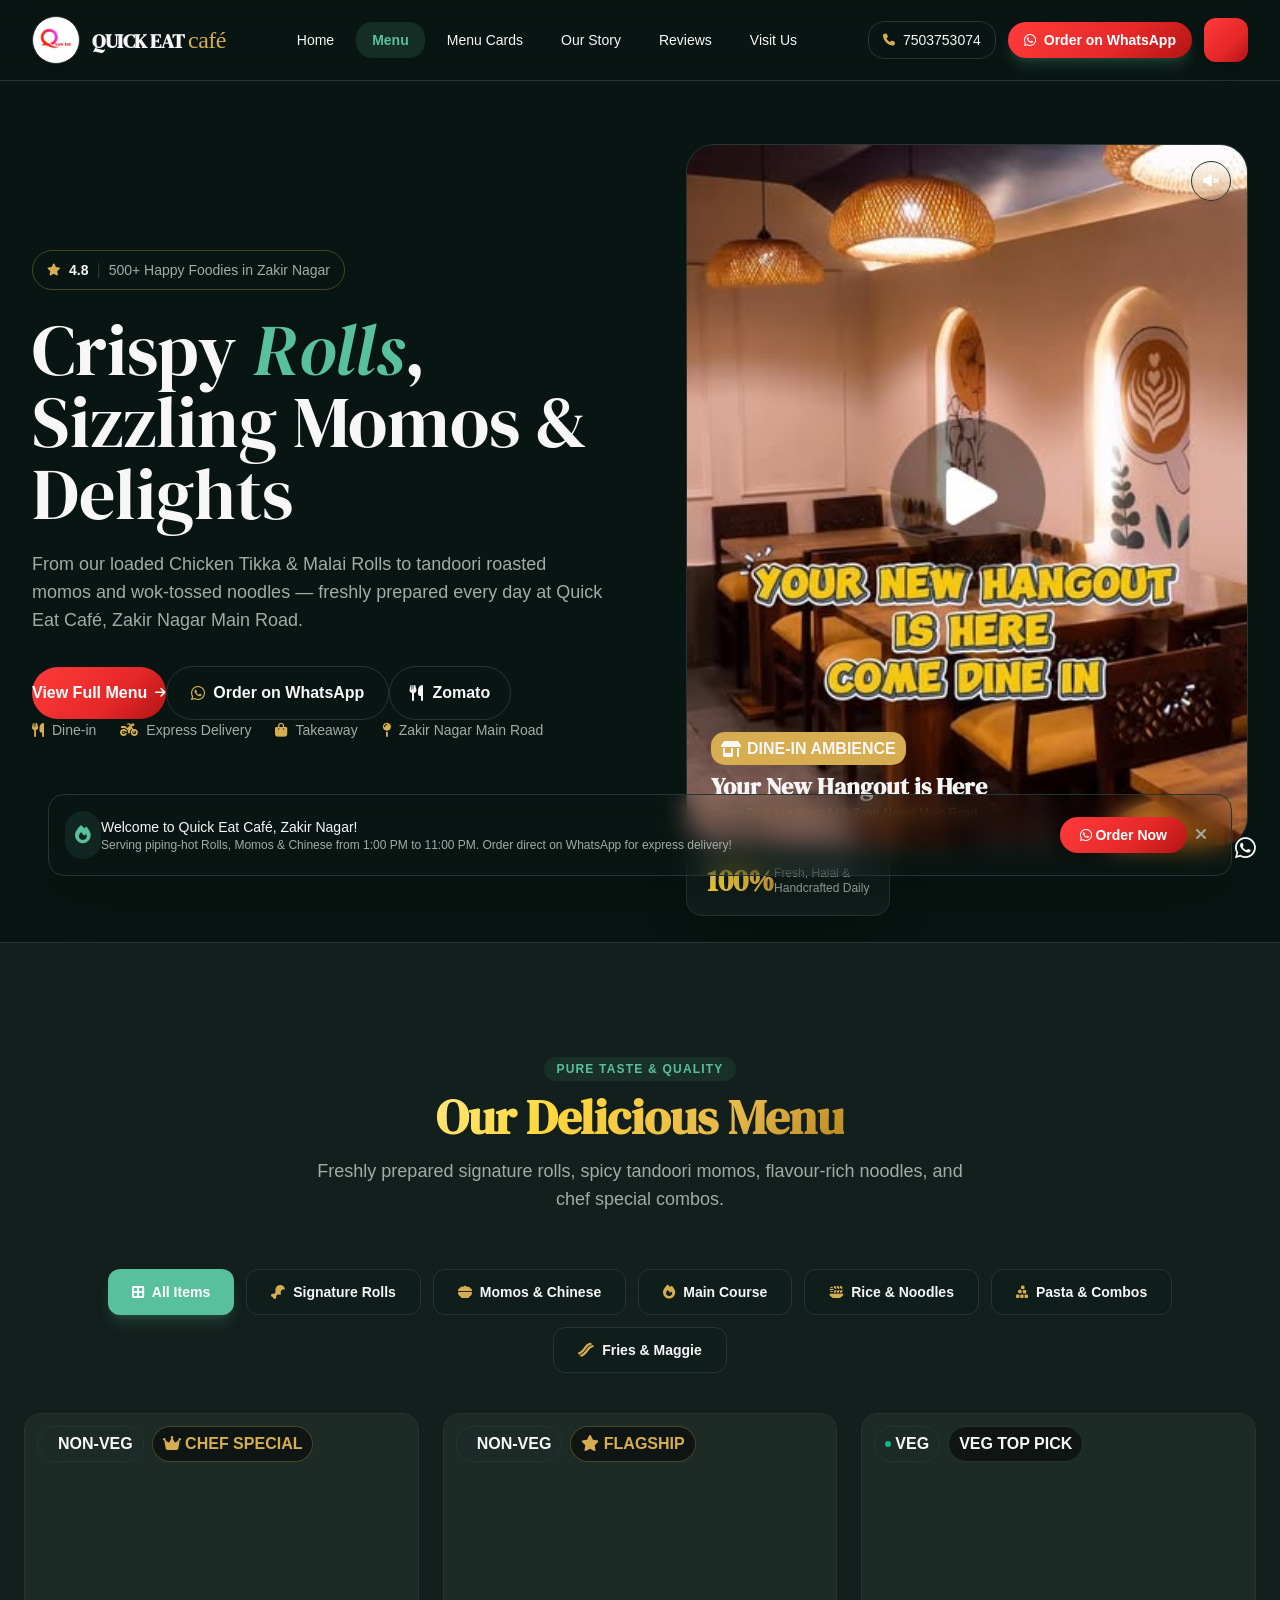
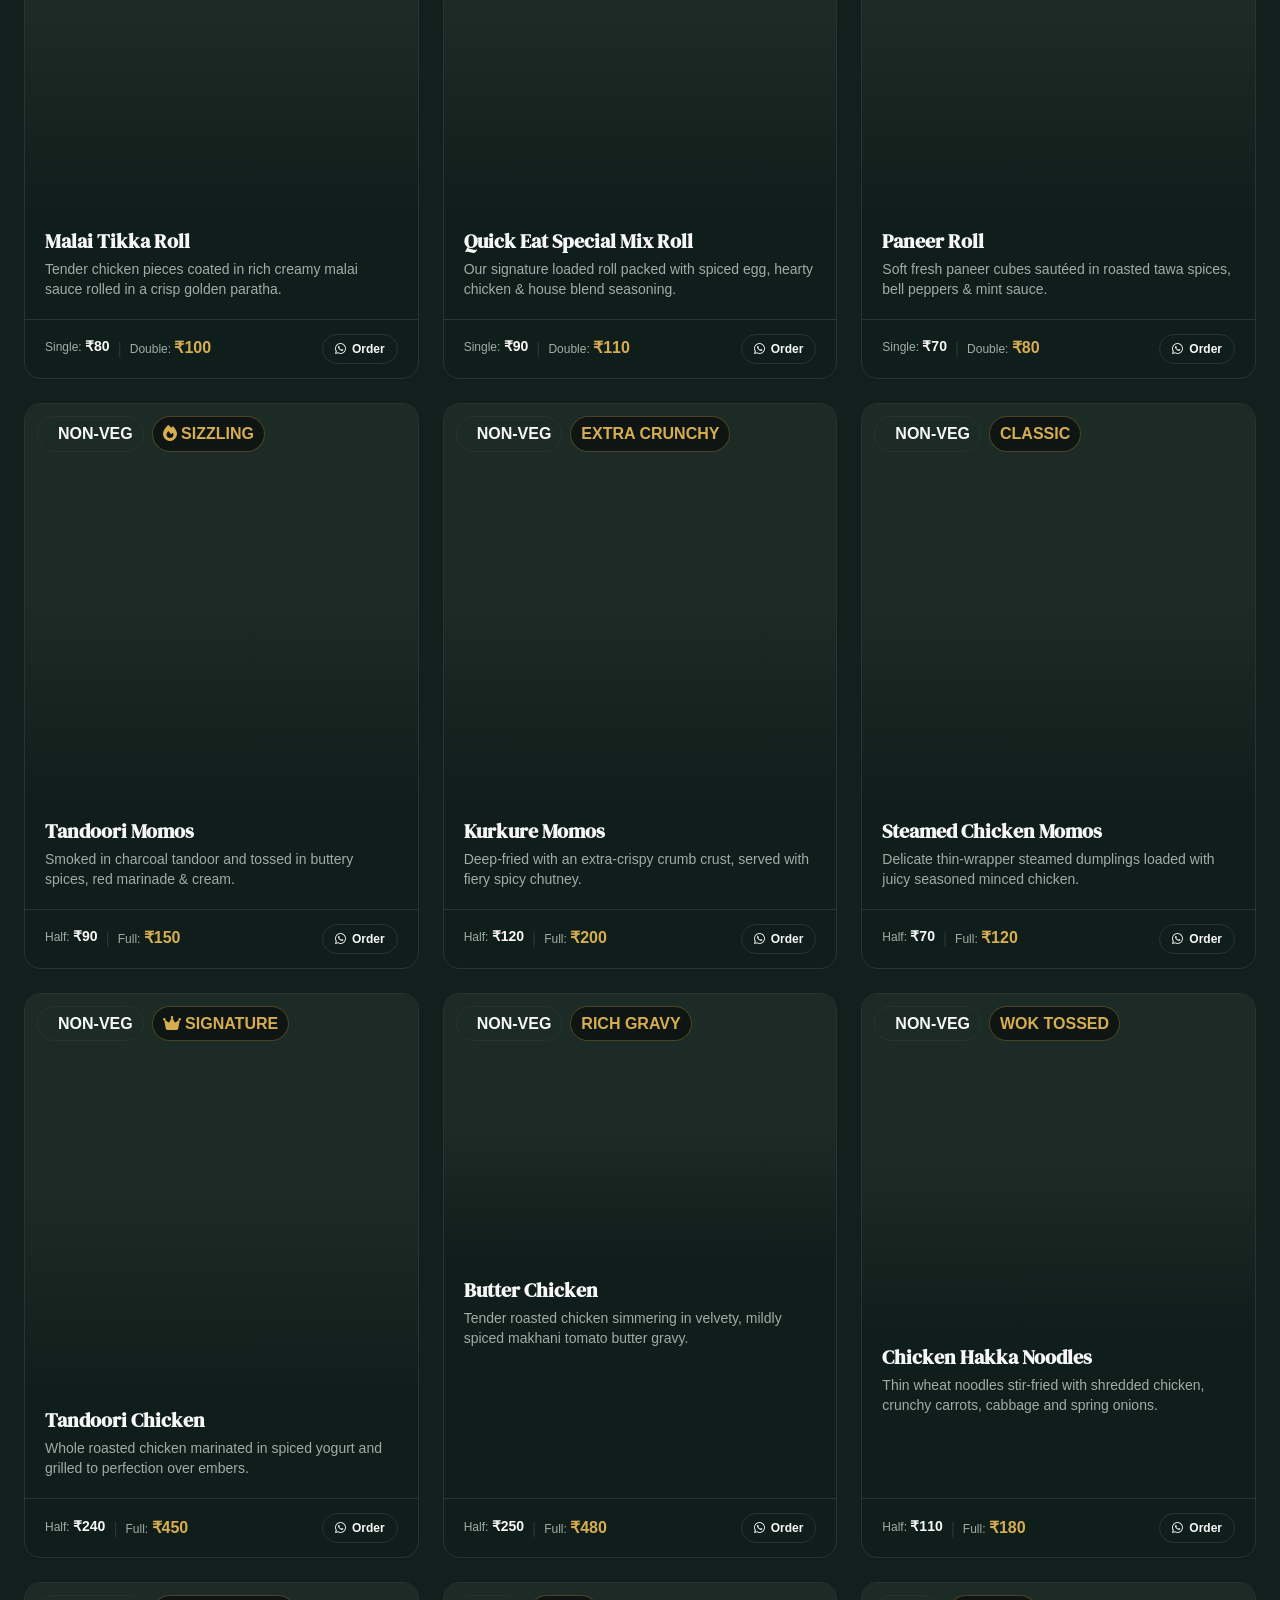
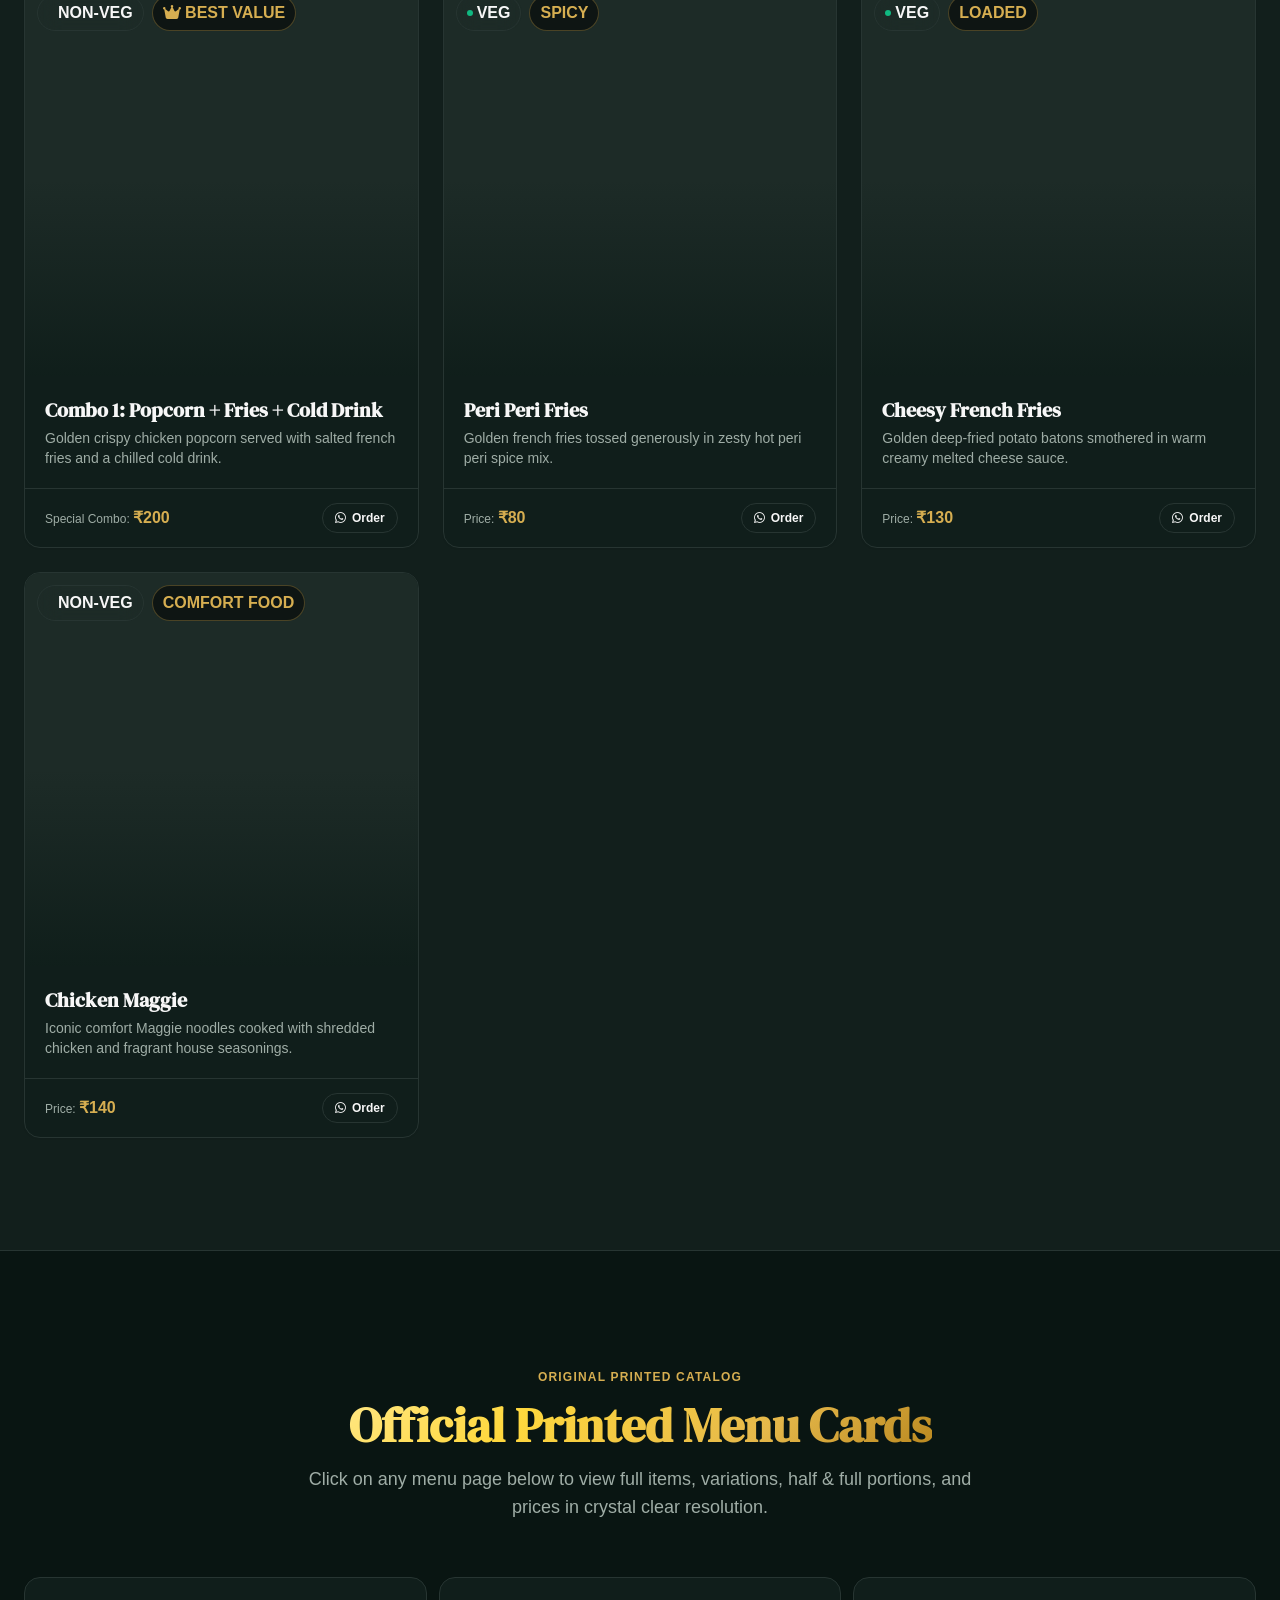
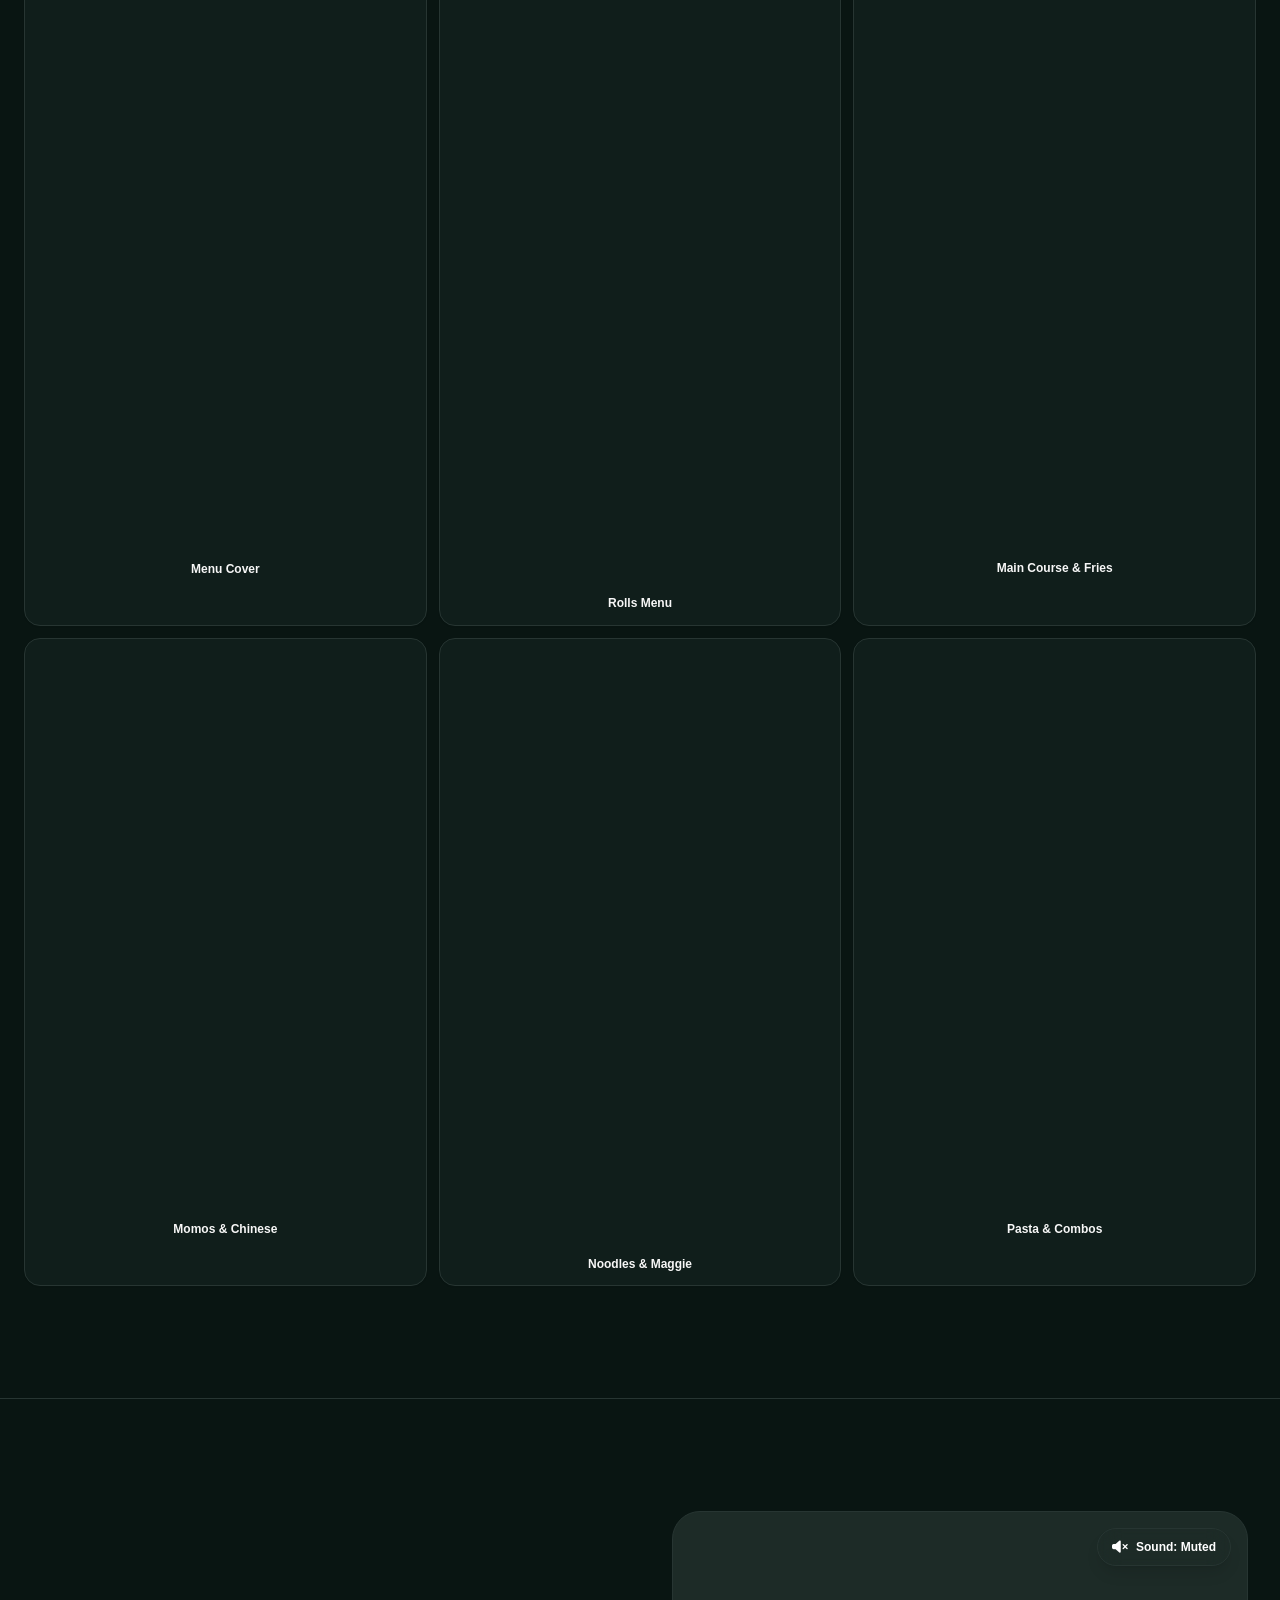
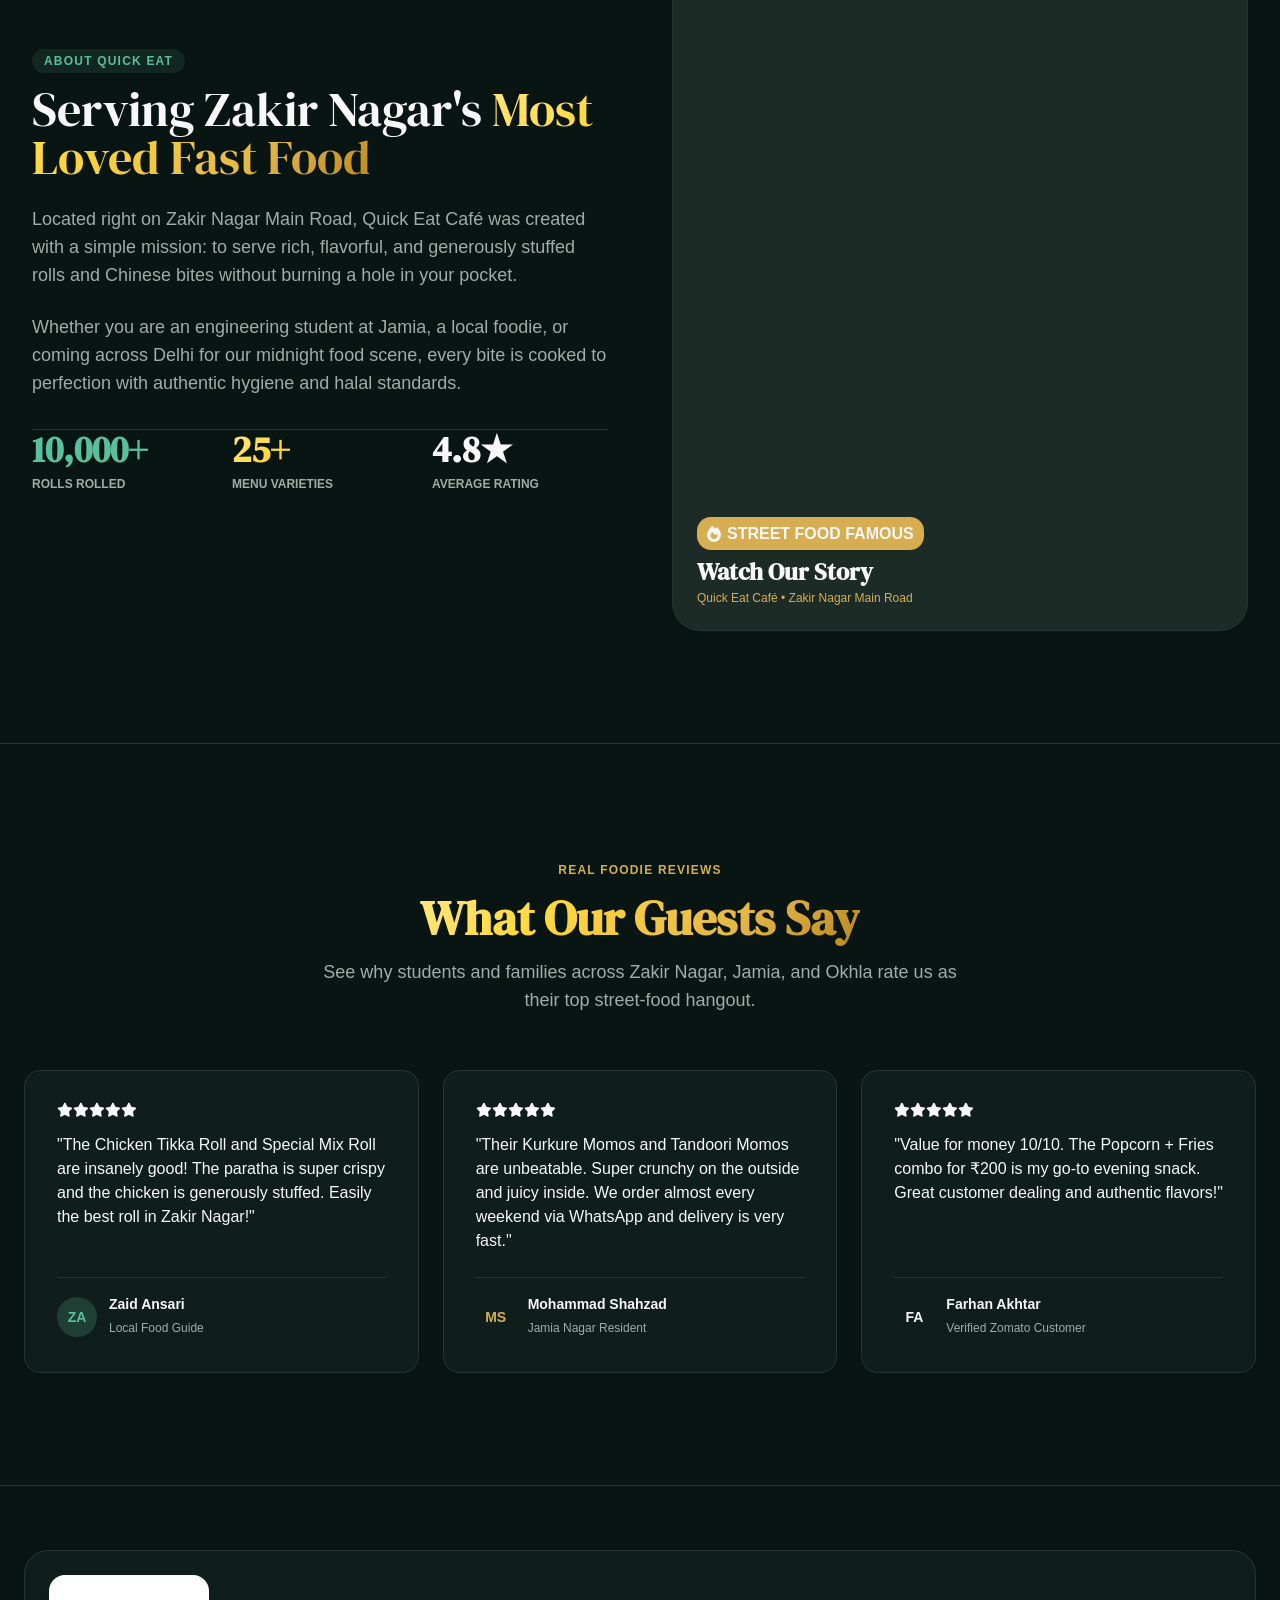
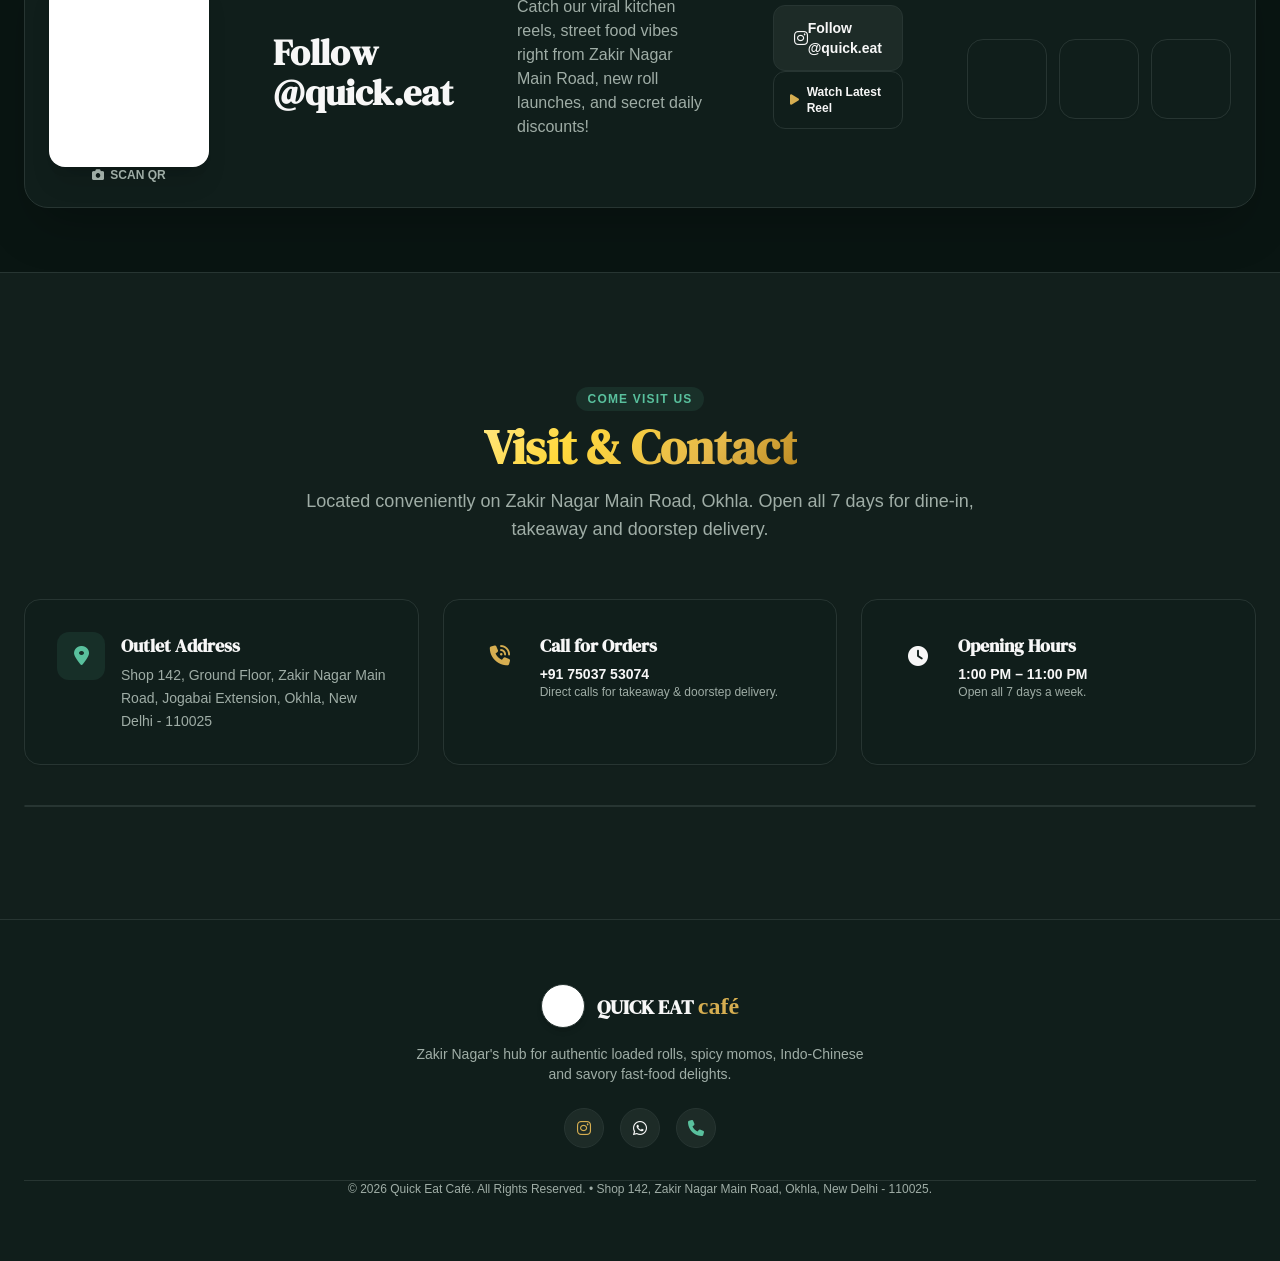
==== commit 4cc03ba7: "Fix hamburger drawer animation, fix WhatsApp chat links, fix reel unmute, add real Google Map tiles " ====
--- a/index.html
+++ b/index.html
@@ -90,6 +90,9 @@
       display: flex;
     }
   </style>
+  <!-- Leaflet for Real Google Map Styling -->
+  <link rel="stylesheet" href="https://unpkg.com/leaflet@1.9.4/dist/leaflet.css" />
+  <script src="https://unpkg.com/leaflet@1.9.4/dist/leaflet.js"></script>
 </head>
 <body class="dark selection:bg-primary selection:text-primary-foreground">
 
@@ -106,7 +109,7 @@
         </div>
       </div>
       <div class="flex items-center gap-2.5 shrink-0">
-        <a href="https://wa.me/917503753074•text=Hi%20Quick%20Eat%2C%20I%20want%20to%20order" target="_blank" rel="noopener noreferrer" class="px-5 py-2 red-gradient text-white rounded-full font-semibold text-xs sm:text-sm hover:opacity-90 shadow-lg shadow-primary/25 transition-all">
+        <a href="https://api.whatsapp.com/send?phone=917503753074&text=Hi%20Quick%20Eat%2C%20I%20want%20to%20order" target="_blank" rel="noopener noreferrer" class="px-5 py-2 red-gradient text-white rounded-full font-semibold text-xs sm:text-sm hover:opacity-90 shadow-lg shadow-primary/25 transition-all">
           <i class="fa-brands fa-whatsapp mr-1"></i> Order Now
         </a>
         <button onclick="document.getElementById('promoBar').style.display='none'" class="p-2 text-muted-foreground hover:text-foreground transition-colors" aria-label="Close">
@@ -149,7 +152,7 @@
               <i class="fa-solid fa-phone text-accent text-xs"></i>
               <span>7503753074</span>
             </a>
-            <a href="https://wa.me/917503753074 • text=Hi%20Quick%20Eat%20Caf%C3%A9%2C%20I%20want%20to%20order" target="_blank" rel="noopener noreferrer" class="hidden sm:flex items-center gap-2 px-4 py-2 rounded-full red-gradient text-white text-xs sm:text-sm font-semibold shadow-lg shadow-primary/20 hover:opacity-90 transition-all">
+            <a href="https://api.whatsapp.com/send?phone=917503753074&text=Hi%20Quick%20Eat%20Caf%C3%A9%2C%20I%20want%20to%20order" target="_blank" rel="noopener noreferrer" class="hidden sm:flex items-center gap-2 px-4 py-2 rounded-full red-gradient text-white text-xs sm:text-sm font-semibold shadow-lg shadow-primary/20 hover:opacity-90 transition-all">
               <i class="fa-brands fa-whatsapp text-sm"></i>
               <span>Order on WhatsApp</span>
             </a>
@@ -194,7 +197,7 @@
                 <span>View Full Menu</span>
                 <i class="fa-solid fa-arrow-right text-xs transition-transform duration-300 group-hover:translate-x-1"></i>
               </a>
-              <a href="https://wa.me/917503753074•text=Hi%20Quick%20Eat%2C%20please%20send%20me%20today's%20menu" target="_blank" rel="noopener noreferrer" class="hidden sm:flex px-6 py-3.5 rounded-full border border-border text-foreground font-semibold text-sm sm:text-base items-center justify-center gap-2 transition-colors duration-300 hover:bg-secondary">
+              <a href="https://api.whatsapp.com/send?phone=917503753074&text=Hi%20Quick%20Eat%2C%20please%20send%20me%20today's%20menu" target="_blank" rel="noopener noreferrer" class="hidden sm:flex px-6 py-3.5 rounded-full border border-border text-foreground font-semibold text-sm sm:text-base items-center justify-center gap-2 transition-colors duration-300 hover:bg-secondary">
                 <i class="fa-brands fa-whatsapp text-accent"></i>
                 <span>Order on WhatsApp</span>
               </a>
@@ -295,66 +298,6 @@
         <!-- Menu Grid with REAL Dish Photos (1Mysa Style Cards) -->
         <div class="grid grid-cols-1 sm:grid-cols-2 lg:grid-cols-3 gap-5 sm:gap-6" id="menuGrid">
 
-          <!-- 1: Chicken Roll -->
-          <div class="menu-item-card group relative bg-card rounded-2xl overflow-hidden border border-border shadow-sm hover:shadow-[0_8px_30px_rgba(230,40,40,0.18)] transition-all duration-400 hover:-translate-y-1 flex flex-col justify-between" data-cat="rolls">
-            <div>
-              <div class="relative h-44 sm:h-52 overflow-hidden bg-secondary">
-                <img src="images/dishes/roll-chicken.jpg" alt="Chicken Roll" class="w-full h-full object-cover transition-transform duration-500 ease-out group-hover:scale-110">
-                <div class="absolute inset-0 bg-gradient-to-t from-card via-transparent to-transparent pointer-events-none"></div>
-                <div class="absolute top-3 left-3 flex gap-2 z-10">
-                  <span class="inline-flex items-center gap-1 px-2.5 py-1 rounded-full text-[11px] font-bold uppercase bg-red-500/20 text-red-400 backdrop-blur-md border border-red-500/30">
-                    <span class="w-1.5 h-1.5 rounded-full bg-red-500"></span> Non-Veg
-                  </span>
-                  <span class="px-2.5 py-1 rounded-full text-[11px] font-bold uppercase bg-black/50 text-accent backdrop-blur-md border border-accent/30">Bestseller</span>
-                </div>
-              </div>
-              <div class="p-5">
-                <h3 class="text-lg sm:text-xl font-heading font-bold text-foreground mb-1 group-hover:text-primary transition-colors">Chicken Roll</h3>
-                <p class="text-xs sm:text-sm text-muted-foreground line-clamp-2 leading-relaxed">Juicy marinated chicken chunks wrapped in hot flaky paratha with secret sauces &amp; fresh onions.</p>
-              </div>
-            </div>
-            <div class="px-5 py-3.5 bg-secondary/40 border-t border-border flex items-center justify-between">
-              <div class="flex items-baseline gap-2">
-                <span class="text-xs text-muted-foreground">Single: <strong class="text-foreground text-sm">₹80</strong></span>
-                <span class="text-border">|</span>
-                <span class="text-xs text-muted-foreground">Double: <strong class="text-accent text-base font-bold">₹100</strong></span>
-              </div>
-              <a href="https://wa.me/917503753074•text=Hi%20Quick%20Eat%2C%20I%20want%20to%20order%20Chicken%20Roll" target="_blank" class="px-3 py-1.5 rounded-lg bg-emerald-500/15 border border-emerald-500/30 text-emerald-400 hover:bg-emerald-500 hover:text-white transition-all text-xs font-semibold flex items-center gap-1.5">
-                <i class="fa-brands fa-whatsapp"></i> Order
-              </a>
-            </div>
-          </div>
-
-          <!-- 2: Chicken Tikka Roll -->
-          <div class="menu-item-card group relative bg-card rounded-2xl overflow-hidden border border-border shadow-sm hover:shadow-[0_8px_30px_rgba(230,40,40,0.18)] transition-all duration-400 hover:-translate-y-1 flex flex-col justify-between" data-cat="rolls" data-featured="true">
-            <div>
-              <div class="relative h-44 sm:h-52 overflow-hidden bg-secondary">
-                <img src="images/dishes/roll-tandoori.jpg" alt="Chicken Tikka Roll" data-is-featured class="w-full h-full object-cover transition-transform duration-500 ease-out group-hover:scale-110">
-                <div class="absolute inset-0 bg-gradient-to-t from-card via-transparent to-transparent pointer-events-none"></div>
-                <div class="absolute top-3 left-3 flex gap-2 z-10">
-                  <span class="inline-flex items-center gap-1 px-2.5 py-1 rounded-full text-[11px] font-bold uppercase bg-red-500/20 text-red-400 backdrop-blur-md border border-red-500/30">
-                    <span class="w-1.5 h-1.5 rounded-full bg-red-500"></span> Non-Veg
-                  </span>
-                  <span class="px-2.5 py-1 rounded-full text-[11px] font-bold uppercase bg-black/50 text-amber-400 backdrop-blur-md border border-amber-400/30"><i class="fa-solid fa-fire"></i> Smoky</span>
-                </div>
-              </div>
-              <div class="p-5">
-                <h3 class="text-lg sm:text-xl font-heading font-bold text-foreground mb-1 group-hover:text-primary transition-colors">Chicken Tikka Roll</h3>
-                <p class="text-xs sm:text-sm text-muted-foreground line-clamp-2 leading-relaxed">Smoky charcoal-grilled chicken tikka with spiced mint chutney and pickled onions.</p>
-              </div>
-            </div>
-            <div class="px-5 py-3.5 bg-secondary/40 border-t border-border flex items-center justify-between">
-              <div class="flex items-baseline gap-2">
-                <span class="text-xs text-muted-foreground">Single: <strong class="text-foreground text-sm">₹80</strong></span>
-                <span class="text-border">|</span>
-                <span class="text-xs text-muted-foreground">Double: <strong class="text-accent text-base font-bold">₹100</strong></span>
-              </div>
-              <a href="https://wa.me/917503753074•text=Hi%20Quick%20Eat%2C%20I%20want%20to%20order%20Chicken%20Tikka%20Roll" target="_blank" class="px-3 py-1.5 rounded-lg bg-emerald-500/15 border border-emerald-500/30 text-emerald-400 hover:bg-emerald-500 hover:text-white transition-all text-xs font-semibold flex items-center gap-1.5">
-                <i class="fa-brands fa-whatsapp"></i> Order
-              </a>
-            </div>
-          </div>
-
           <!-- 3: Malai Tikka Roll -->
           <div class="menu-item-card group relative bg-card rounded-2xl overflow-hidden border border-border shadow-sm hover:shadow-[0_8px_30px_rgba(230,40,40,0.18)] transition-all duration-400 hover:-translate-y-1 flex flex-col justify-between" data-cat="rolls">
             <div>
@@ -379,14 +322,14 @@
                 <span class="text-border">|</span>
                 <span class="text-xs text-muted-foreground">Double: <strong class="text-accent text-base font-bold">₹100</strong></span>
               </div>
-              <a href="https://wa.me/917503753074•text=Hi%20Quick%20Eat%2C%20I%20want%20to%20order%20Malai%20Tikka%20Roll" target="_blank" class="px-3 py-1.5 rounded-lg bg-emerald-500/15 border border-emerald-500/30 text-emerald-400 hover:bg-emerald-500 hover:text-white transition-all text-xs font-semibold flex items-center gap-1.5">
+              <a href="https://api.whatsapp.com/send?phone=917503753074&text=Hi%20Quick%20Eat%2C%20I%20want%20to%20order%20Malai%20Tikka%20Roll" target="_blank" class="px-3 py-1.5 rounded-lg bg-emerald-500/15 border border-emerald-500/30 text-emerald-400 hover:bg-emerald-500 hover:text-white transition-all text-xs font-semibold flex items-center gap-1.5">
                 <i class="fa-brands fa-whatsapp"></i> Order
               </a>
             </div>
           </div>
 
           <!-- 4: Quick Eat Special Mix Roll -->
-          <div class="menu-item-card group relative bg-card rounded-2xl overflow-hidden border border-border shadow-sm hover:shadow-[0_8px_30px_rgba(230,40,40,0.18)] transition-all duration-400 hover:-translate-y-1 flex flex-col justify-between" data-cat="rolls">
+          <div class="menu-item-card group relative bg-card rounded-2xl overflow-hidden border border-border shadow-sm hover:shadow-[0_8px_30px_rgba(230,40,40,0.18)] transition-all duration-400 hover:-translate-y-1 flex flex-col justify-between" data-cat="rolls" data-featured="true">
             <div>
               <div class="relative h-44 sm:h-52 overflow-hidden bg-secondary">
                 <img src="images/dishes/roll-chicken.jpg" alt="Quick Eat Special Mix Roll" class="w-full h-full object-cover transition-transform duration-500 ease-out group-hover:scale-110">
@@ -409,7 +352,7 @@
                 <span class="text-border">|</span>
                 <span class="text-xs text-muted-foreground">Double: <strong class="text-accent text-base font-bold">₹110</strong></span>
               </div>
-              <a href="https://wa.me/917503753074•text=Hi%20Quick%20Eat%2C%20I%20want%20to%20order%20Quick%20Eat%20Special%20Mix%20Roll" target="_blank" class="px-3 py-1.5 rounded-lg bg-emerald-500/15 border border-emerald-500/30 text-emerald-400 hover:bg-emerald-500 hover:text-white transition-all text-xs font-semibold flex items-center gap-1.5">
+              <a href="https://api.whatsapp.com/send?phone=917503753074&text=Hi%20Quick%20Eat%2C%20I%20want%20to%20order%20Quick%20Eat%20Special%20Mix%20Roll" target="_blank" class="px-3 py-1.5 rounded-lg bg-emerald-500/15 border border-emerald-500/30 text-emerald-400 hover:bg-emerald-500 hover:text-white transition-all text-xs font-semibold flex items-center gap-1.5">
                 <i class="fa-brands fa-whatsapp"></i> Order
               </a>
             </div>
@@ -439,7 +382,7 @@
                 <span class="text-border">|</span>
                 <span class="text-xs text-muted-foreground">Double: <strong class="text-accent text-base font-bold">₹80</strong></span>
               </div>
-              <a href="https://wa.me/917503753074•text=Hi%20Quick%20Eat%2C%20I%20want%20to%20order%20Paneer%20Roll" target="_blank" class="px-3 py-1.5 rounded-lg bg-emerald-500/15 border border-emerald-500/30 text-emerald-400 hover:bg-emerald-500 hover:text-white transition-all text-xs font-semibold flex items-center gap-1.5">
+              <a href="https://api.whatsapp.com/send?phone=917503753074&text=Hi%20Quick%20Eat%2C%20I%20want%20to%20order%20Paneer%20Roll" target="_blank" class="px-3 py-1.5 rounded-lg bg-emerald-500/15 border border-emerald-500/30 text-emerald-400 hover:bg-emerald-500 hover:text-white transition-all text-xs font-semibold flex items-center gap-1.5">
                 <i class="fa-brands fa-whatsapp"></i> Order
               </a>
             </div>
@@ -469,7 +412,7 @@
                 <span class="text-border">|</span>
                 <span class="text-xs text-muted-foreground">Full: <strong class="text-accent text-base font-bold">₹150</strong></span>
               </div>
-              <a href="https://wa.me/917503753074•text=Hi%20Quick%20Eat%2C%20I%20want%20to%20order%20Tandoori%20Momos" target="_blank" class="px-3 py-1.5 rounded-lg bg-emerald-500/15 border border-emerald-500/30 text-emerald-400 hover:bg-emerald-500 hover:text-white transition-all text-xs font-semibold flex items-center gap-1.5">
+              <a href="https://api.whatsapp.com/send?phone=917503753074&text=Hi%20Quick%20Eat%2C%20I%20want%20to%20order%20Tandoori%20Momos" target="_blank" class="px-3 py-1.5 rounded-lg bg-emerald-500/15 border border-emerald-500/30 text-emerald-400 hover:bg-emerald-500 hover:text-white transition-all text-xs font-semibold flex items-center gap-1.5">
                 <i class="fa-brands fa-whatsapp"></i> Order
               </a>
             </div>
@@ -499,7 +442,7 @@
                 <span class="text-border">|</span>
                 <span class="text-xs text-muted-foreground">Full: <strong class="text-accent text-base font-bold">₹200</strong></span>
               </div>
-              <a href="https://wa.me/917503753074•text=Hi%20Quick%20Eat%2C%20I%20want%20to%20order%20Kurkure%20Momos" target="_blank" class="px-3 py-1.5 rounded-lg bg-emerald-500/15 border border-emerald-500/30 text-emerald-400 hover:bg-emerald-500 hover:text-white transition-all text-xs font-semibold flex items-center gap-1.5">
+              <a href="https://api.whatsapp.com/send?phone=917503753074&text=Hi%20Quick%20Eat%2C%20I%20want%20to%20order%20Kurkure%20Momos" target="_blank" class="px-3 py-1.5 rounded-lg bg-emerald-500/15 border border-emerald-500/30 text-emerald-400 hover:bg-emerald-500 hover:text-white transition-all text-xs font-semibold flex items-center gap-1.5">
                 <i class="fa-brands fa-whatsapp"></i> Order
               </a>
             </div>
@@ -529,7 +472,7 @@
                 <span class="text-border">|</span>
                 <span class="text-xs text-muted-foreground">Full: <strong class="text-accent text-base font-bold">₹120</strong></span>
               </div>
-              <a href="https://wa.me/917503753074•text=Hi%20Quick%20Eat%2C%20I%20want%20to%20order%20Steamed%20Chicken%20Momos" target="_blank" class="px-3 py-1.5 rounded-lg bg-emerald-500/15 border border-emerald-500/30 text-emerald-400 hover:bg-emerald-500 hover:text-white transition-all text-xs font-semibold flex items-center gap-1.5">
+              <a href="https://api.whatsapp.com/send?phone=917503753074&text=Hi%20Quick%20Eat%2C%20I%20want%20to%20order%20Steamed%20Chicken%20Momos" target="_blank" class="px-3 py-1.5 rounded-lg bg-emerald-500/15 border border-emerald-500/30 text-emerald-400 hover:bg-emerald-500 hover:text-white transition-all text-xs font-semibold flex items-center gap-1.5">
                 <i class="fa-brands fa-whatsapp"></i> Order
               </a>
             </div>
@@ -559,7 +502,7 @@
                 <span class="text-border">|</span>
                 <span class="text-xs text-muted-foreground">Full: <strong class="text-accent text-base font-bold">₹450</strong></span>
               </div>
-              <a href="https://wa.me/917503753074•text=Hi%20Quick%20Eat%2C%20I%20want%20to%20order%20Tandoori%20Chicken" target="_blank" class="px-3 py-1.5 rounded-lg bg-emerald-500/15 border border-emerald-500/30 text-emerald-400 hover:bg-emerald-500 hover:text-white transition-all text-xs font-semibold flex items-center gap-1.5">
+              <a href="https://api.whatsapp.com/send?phone=917503753074&text=Hi%20Quick%20Eat%2C%20I%20want%20to%20order%20Tandoori%20Chicken" target="_blank" class="px-3 py-1.5 rounded-lg bg-emerald-500/15 border border-emerald-500/30 text-emerald-400 hover:bg-emerald-500 hover:text-white transition-all text-xs font-semibold flex items-center gap-1.5">
                 <i class="fa-brands fa-whatsapp"></i> Order
               </a>
             </div>
@@ -589,7 +532,7 @@
                 <span class="text-border">|</span>
                 <span class="text-xs text-muted-foreground">Full: <strong class="text-accent text-base font-bold">₹480</strong></span>
               </div>
-              <a href="https://wa.me/917503753074•text=Hi%20Quick%20Eat%2C%20I%20want%20to%20order%20Butter%20Chicken" target="_blank" class="px-3 py-1.5 rounded-lg bg-emerald-500/15 border border-emerald-500/30 text-emerald-400 hover:bg-emerald-500 hover:text-white transition-all text-xs font-semibold flex items-center gap-1.5">
+              <a href="https://api.whatsapp.com/send?phone=917503753074&text=Hi%20Quick%20Eat%2C%20I%20want%20to%20order%20Butter%20Chicken" target="_blank" class="px-3 py-1.5 rounded-lg bg-emerald-500/15 border border-emerald-500/30 text-emerald-400 hover:bg-emerald-500 hover:text-white transition-all text-xs font-semibold flex items-center gap-1.5">
                 <i class="fa-brands fa-whatsapp"></i> Order
               </a>
             </div>
@@ -619,7 +562,7 @@
                 <span class="text-border">|</span>
                 <span class="text-xs text-muted-foreground">Full: <strong class="text-accent text-base font-bold">₹180</strong></span>
               </div>
-              <a href="https://wa.me/917503753074•text=Hi%20Quick%20Eat%2C%20I%20want%20to%20order%20Chicken%20Hakka%20Noodles" target="_blank" class="px-3 py-1.5 rounded-lg bg-emerald-500/15 border border-emerald-500/30 text-emerald-400 hover:bg-emerald-500 hover:text-white transition-all text-xs font-semibold flex items-center gap-1.5">
+              <a href="https://api.whatsapp.com/send?phone=917503753074&text=Hi%20Quick%20Eat%2C%20I%20want%20to%20order%20Chicken%20Hakka%20Noodles" target="_blank" class="px-3 py-1.5 rounded-lg bg-emerald-500/15 border border-emerald-500/30 text-emerald-400 hover:bg-emerald-500 hover:text-white transition-all text-xs font-semibold flex items-center gap-1.5">
                 <i class="fa-brands fa-whatsapp"></i> Order
               </a>
             </div>
@@ -647,7 +590,7 @@
               <div class="flex items-baseline gap-2">
                 <span class="text-xs text-muted-foreground">Special Combo: <strong class="text-accent text-base font-bold">₹200</strong></span>
               </div>
-              <a href="https://wa.me/917503753074•text=Hi%20Quick%20Eat%2C%20I%20want%20to%20order%20Combo%201%20Popcorn%20Fries%20Coldrink" target="_blank" class="px-3 py-1.5 rounded-lg bg-emerald-500/15 border border-emerald-500/30 text-emerald-400 hover:bg-emerald-500 hover:text-white transition-all text-xs font-semibold flex items-center gap-1.5">
+              <a href="https://api.whatsapp.com/send?phone=917503753074&text=Hi%20Quick%20Eat%2C%20I%20want%20to%20order%20Combo%201%20Popcorn%20Fries%20Coldrink" target="_blank" class="px-3 py-1.5 rounded-lg bg-emerald-500/15 border border-emerald-500/30 text-emerald-400 hover:bg-emerald-500 hover:text-white transition-all text-xs font-semibold flex items-center gap-1.5">
                 <i class="fa-brands fa-whatsapp"></i> Order
               </a>
             </div>
@@ -675,7 +618,7 @@
               <div class="flex items-baseline gap-2">
                 <span class="text-xs text-muted-foreground">Price: <strong class="text-accent text-base font-bold">₹80</strong></span>
               </div>
-              <a href="https://wa.me/917503753074•text=Hi%20Quick%20Eat%2C%20I%20want%20to%20order%20Peri%20Peri%20Fries" target="_blank" class="px-3 py-1.5 rounded-lg bg-emerald-500/15 border border-emerald-500/30 text-emerald-400 hover:bg-emerald-500 hover:text-white transition-all text-xs font-semibold flex items-center gap-1.5">
+              <a href="https://api.whatsapp.com/send?phone=917503753074&text=Hi%20Quick%20Eat%2C%20I%20want%20to%20order%20Peri%20Peri%20Fries" target="_blank" class="px-3 py-1.5 rounded-lg bg-emerald-500/15 border border-emerald-500/30 text-emerald-400 hover:bg-emerald-500 hover:text-white transition-all text-xs font-semibold flex items-center gap-1.5">
                 <i class="fa-brands fa-whatsapp"></i> Order
               </a>
             </div>
@@ -703,7 +646,7 @@
               <div class="flex items-baseline gap-2">
                 <span class="text-xs text-muted-foreground">Price: <strong class="text-accent text-base font-bold">₹130</strong></span>
               </div>
-              <a href="https://wa.me/917503753074•text=Hi%20Quick%20Eat%2C%20I%20want%20to%20order%20Cheesy%20Fries" target="_blank" class="px-3 py-1.5 rounded-lg bg-emerald-500/15 border border-emerald-500/30 text-emerald-400 hover:bg-emerald-500 hover:text-white transition-all text-xs font-semibold flex items-center gap-1.5">
+              <a href="https://api.whatsapp.com/send?phone=917503753074&text=Hi%20Quick%20Eat%2C%20I%20want%20to%20order%20Cheesy%20Fries" target="_blank" class="px-3 py-1.5 rounded-lg bg-emerald-500/15 border border-emerald-500/30 text-emerald-400 hover:bg-emerald-500 hover:text-white transition-all text-xs font-semibold flex items-center gap-1.5">
                 <i class="fa-brands fa-whatsapp"></i> Order
               </a>
             </div>
@@ -731,7 +674,7 @@
               <div class="flex items-baseline gap-2">
                 <span class="text-xs text-muted-foreground">Price: <strong class="text-accent text-base font-bold">₹140</strong></span>
               </div>
-              <a href="https://wa.me/917503753074•text=Hi%20Quick%20Eat%2C%20I%20want%20to%20order%20Chicken%20Maggie" target="_blank" class="px-3 py-1.5 rounded-lg bg-emerald-500/15 border border-emerald-500/30 text-emerald-400 hover:bg-emerald-500 hover:text-white transition-all text-xs font-semibold flex items-center gap-1.5">
+              <a href="https://api.whatsapp.com/send?phone=917503753074&text=Hi%20Quick%20Eat%2C%20I%20want%20to%20order%20Chicken%20Maggie" target="_blank" class="px-3 py-1.5 rounded-lg bg-emerald-500/15 border border-emerald-500/30 text-emerald-400 hover:bg-emerald-500 hover:text-white transition-all text-xs font-semibold flex items-center gap-1.5">
                 <i class="fa-brands fa-whatsapp"></i> Order
               </a>
             </div>
@@ -1067,19 +1010,11 @@
           </div>
         </div>
 
-        <!-- Map Container (Clean & 100% Reliable without 404) -->
+        <!-- Map Container with Authentic Google Maps Colors -->
         <div class="rounded-3xl overflow-hidden border border-border shadow-2xl h-96 relative bg-secondary">
-          <iframe 
-            src="https://www.openstreetmap.org/export/embed.html?bbox=77.275,28.555,77.295,28.570&layer=mapnik&marker=28.5628,77.2847" 
-            width="100%" 
-            height="100%" 
-            style="border:0;" 
-            allowfullscreen="" 
-            loading="lazy" 
-            title="Quick Eat Café Map Location">
-          </iframe>
+          <div id="quickEatMap" class="w-full h-full z-0"></div>
           <div class="absolute bottom-4 right-4 z-10 flex flex-wrap gap-2">
-            <a href="https://www.google.com/maps/search/ • api=1&query=Shop+142,+Zakir+Nagar+Main+Road,+Jogabai+Extension,+Okhla,+New+Delhi+110025" target="_blank" rel="noopener noreferrer" class="px-5 py-2.5 rounded-full bg-card/95 border border-border text-foreground hover:bg-primary hover:text-white text-xs font-bold shadow-xl backdrop-blur-md flex items-center gap-2 transition-all">
+            <a href="https://www.google.com/maps/search/?api=1&query=Shop+142,+Zakir+Nagar+Main+Road,+Jogabai+Extension,+Okhla,+New+Delhi+110025" target="_blank" rel="noopener noreferrer" class="px-5 py-2.5 rounded-full bg-card/95 border border-border text-foreground hover:bg-primary hover:text-white text-xs font-bold shadow-xl backdrop-blur-md flex items-center gap-2 transition-all">
               <i class="fa-solid fa-diamond-turn-right text-accent"></i>
               <span>Open in Google Maps App</span>
             </a>
@@ -1107,7 +1042,7 @@
           <a href="https://instagram.com/Quick.Eat" target="_blank" rel="noopener" class="w-10 h-10 rounded-full bg-secondary border border-border flex items-center justify-center text-accent hover:bg-accent hover:text-black transition-all">
             <i class="fa-brands fa-instagram"></i>
           </a>
-          <a href="https://wa.me/917503753074" target="_blank" rel="noopener" class="w-10 h-10 rounded-full bg-secondary border border-border flex items-center justify-center text-emerald-400 hover:bg-emerald-500 hover:text-white transition-all">
+          <a href="https://api.whatsapp.com/send?phone=917503753074&text=Hi%20Quick%20Eat%2C%20I%20want%20to%20order" target="_blank" rel="noopener" class="w-10 h-10 rounded-full bg-secondary border border-border flex items-center justify-center text-emerald-400 hover:bg-emerald-500 hover:text-white transition-all">
             <i class="fa-brands fa-whatsapp"></i>
           </a>
           <a href="tel:+917503753074" class="w-10 h-10 rounded-full bg-secondary border border-border flex items-center justify-center text-primary hover:bg-primary hover:text-white transition-all">
@@ -1123,7 +1058,7 @@
 
     <!-- Floating WhatsApp Button -->
     <div class="fixed bottom-6 right-6 z-40">
-      <a href="https://wa.me/917503753074•text=Hi%20Quick%20Eat%2C%20I%20would%20like%20to%20order" target="_blank" rel="noopener noreferrer" class="w-14 h-14 rounded-full bg-[#25d366] text-white flex items-center justify-center text-2xl shadow-[0_10px_25px_rgba(37,211,102,0.5)] hover:scale-110 transition-transform" title="Order on WhatsApp">
+      <a href="https://api.whatsapp.com/send?phone=917503753074&text=Hi%20Quick%20Eat%2C%20I%20would%20like%20to%20order" target="_blank" rel="noopener noreferrer" class="w-14 h-14 rounded-full bg-[#25d366] text-white flex items-center justify-center text-2xl shadow-[0_10px_25px_rgba(37,211,102,0.5)] hover:scale-110 transition-transform" title="Order on WhatsApp">
         <i class="fa-brands fa-whatsapp"></i>
       </a>
     </div>
@@ -1136,29 +1071,32 @@
       </div>
     </div>
     <!-- Mobile Navigation Drawer Overlay (Mobile Only) -->
-    <div id="mobileMenuOverlay" class="fixed inset-0 z-50 bg-black/80 backdrop-blur-md transition-opacity duration-300 opacity-0 pointer-events-none sm:hidden" onclick="toggleMobileMenu()">
-      <div id="mobileMenuDrawer" class="fixed top-0 right-0 bottom-0 w-[280px] bg-card border-l border-border p-6 flex flex-col justify-between shadow-2xl transition-transform duration-300 translate-x-full" onclick="event.stopPropagation()">
+    <div id="mobileMenuOverlay" style="display: none;" class="fixed inset-0 z-[999] bg-black/85 backdrop-blur-md transition-opacity duration-300 sm:hidden" onclick="toggleMobileMenu()">
+      <div id="mobileMenuDrawer" style="transform: translateX(100%); transition: transform 0.3s cubic-bezier(0.16, 1, 0.3, 1);" class="fixed top-0 right-0 bottom-0 w-[290px] bg-card border-l border-border p-6 flex flex-col justify-between shadow-2xl" onclick="event.stopPropagation()">
         <div>
           <!-- Header of Drawer -->
-          <div class="flex items-center justify-between pb-5 border-b border-border/60 mb-6">
+          <div class="flex items-center justify-between pb-4 border-b border-border/60 mb-5">
             <div class="flex items-center gap-2.5">
-              <div class="w-9 h-9 rounded-full p-1 bg-white border border-border shadow-sm flex items-center justify-center">
+              <div class="w-10 h-10 rounded-full p-1 bg-white border border-border shadow-sm flex items-center justify-center">
                 <img src="images/logo.png" alt="Quick Eat Logo" class="w-full h-full object-contain">
               </div>
-              <span class="font-heading font-bold text-lg text-foreground">QUICK EAT</span>
-            </div>
-            <button onclick="toggleMobileMenu()" class="w-8 h-8 rounded-full bg-secondary flex items-center justify-center text-muted-foreground hover:text-foreground" aria-label="Close menu">
-              <i class="fa-solid fa-xmark"></i>
+              <div>
+                <span class="font-heading font-bold text-lg text-foreground block">QUICK EAT</span>
+                <span class="text-[10px] text-accent font-semibold tracking-wider uppercase">Zakir Nagar</span>
+              </div>
+            </div>
+            <button type="button" onclick="toggleMobileMenu()" class="w-9 h-9 rounded-full bg-secondary hover:bg-secondary/80 flex items-center justify-center text-foreground cursor-pointer" aria-label="Close menu">
+              <i class="fa-solid fa-xmark text-base"></i>
             </button>
           </div>
 
           <!-- Nav Links -->
-          <nav class="flex flex-col gap-2">
+          <nav class="flex flex-col gap-1.5">
             <a href="#home" onclick="toggleMobileMenu()" class="flex items-center gap-3 px-4 py-3 rounded-xl font-medium text-sm text-foreground hover:bg-primary/10 hover:text-primary transition-all">
               <i class="fa-solid fa-house text-accent w-5 text-center"></i> Home
             </a>
-            <a href="#menu" onclick="toggleMobileMenu()" class="flex items-center gap-3 px-4 py-3 rounded-xl font-medium text-sm text-foreground hover:bg-primary/10 hover:text-primary transition-all">
-              <i class="fa-solid fa-utensils text-accent w-5 text-center"></i> Menu
+            <a href="menu.html" target="_blank" onclick="toggleMobileMenu()" class="flex items-center gap-3 px-4 py-3 rounded-xl font-medium text-sm text-foreground hover:bg-primary/10 hover:text-primary transition-all">
+              <i class="fa-solid fa-utensils text-accent w-5 text-center"></i> View Full Menu Page
             </a>
             <a href="#cards" onclick="toggleMobileMenu()" class="flex items-center gap-3 px-4 py-3 rounded-xl font-medium text-sm text-foreground hover:bg-primary/10 hover:text-primary transition-all">
               <i class="fa-solid fa-book-open text-accent w-5 text-center"></i> Menu Cards
@@ -1176,11 +1114,11 @@
         </div>
 
         <!-- Footer of Drawer -->
-        <div class="pt-6 border-t border-border/60 flex flex-col gap-3">
+        <div class="pt-5 border-t border-border/60 flex flex-col gap-2.5">
           <a href="tel:+917503753074" class="flex items-center justify-center gap-2 py-3 rounded-xl border border-border text-foreground text-sm font-semibold hover:bg-secondary">
             <i class="fa-solid fa-phone text-accent"></i> Call 7503753074
           </a>
-          <a href="https://wa.me/917503753074 • text=Hi%20Quick%20Eat%2C%20I%20want%20to%20order" target="_blank" rel="noopener noreferrer" class="flex items-center justify-center gap-2 py-3 rounded-xl red-gradient text-white text-sm font-semibold shadow-lg shadow-primary/20">
+          <a href="https://api.whatsapp.com/send?phone=917503753074&text=Hi%20Quick%20Eat%2C%20I%20want%20to%20order" target="_blank" rel="noopener noreferrer" class="flex items-center justify-center gap-2 py-3 rounded-xl red-gradient text-white text-sm font-semibold shadow-lg shadow-primary/25">
             <i class="fa-brands fa-whatsapp text-lg"></i> Order on WhatsApp
           </a>
         </div>
@@ -1189,19 +1127,63 @@
   </main>
 
   <script>
-    // Audio Toggle for Video
+    // Audio Toggle for Hero Reel
     function toggleReelAudio(e) {
-      if (e) e.stopPropagation();
+      if (e) { e.preventDefault(); e.stopPropagation(); }
       const vid = document.getElementById('heroReelVideo');
       const icon = document.getElementById('audioToggleIcon');
-      if (vid) {
-        vid.muted = !vid.muted;
-        if (vid.muted) {
-          icon.className = 'fa-solid fa-volume-xmark text-sm';
-        } else {
-          icon.className = 'fa-solid fa-volume-high text-sm text-accent';
-          vid.play();
-        }
+      if (!vid) return;
+
+      vid.defaultMuted = false;
+      vid.muted = !vid.muted;
+      if (!vid.muted) {
+        vid.volume = 1.0;
+        vid.play().catch(() => {});
+        if (icon) icon.className = 'fa-solid fa-volume-high text-sm text-accent';
+      } else {
+        if (icon) icon.className = 'fa-solid fa-volume-xmark text-sm';
+      }
+    }
+
+    // Audio Toggle for Story Reel
+    function toggleStoryReelAudio(e) {
+      if (e) { e.preventDefault(); e.stopPropagation(); }
+      const vid = document.getElementById('storyReelVideo');
+      const icon = document.getElementById('storyAudioIcon');
+      const text = document.getElementById('storyAudioText');
+      if (!vid) return;
+
+      vid.defaultMuted = false;
+      vid.muted = !vid.muted;
+      if (!vid.muted) {
+        vid.volume = 1.0;
+        vid.play().catch(() => {});
+        if (icon) icon.className = 'fa-solid fa-volume-high text-sm text-accent transition-transform group-hover:scale-110';
+        if (text) text.textContent = 'Sound: ON';
+      } else {
+        if (icon) icon.className = 'fa-solid fa-volume-xmark text-sm transition-transform group-hover:scale-110';
+        if (text) text.textContent = 'Sound: Muted';
+      }
+    }
+
+    // Mobile Navigation Drawer Toggle (100% Reliable Inline Style Animation)
+    function toggleMobileMenu() {
+      const overlay = document.getElementById('mobileMenuOverlay');
+      const drawer = document.getElementById('mobileMenuDrawer');
+      if (!overlay || !drawer) return;
+      const isClosed = overlay.style.display === 'none' || overlay.style.display === '';
+      if (isClosed) {
+        overlay.style.display = 'block';
+        document.body.style.overflow = 'hidden';
+        requestAnimationFrame(() => {
+          drawer.style.transform = 'translateX(0)';
+        });
+      } else {
+        drawer.style.transform = 'translateX(100%)';
+        setTimeout(() => {
+          overlay.style.display = 'none';
+          document.body.style.overflow = '';
+        }, 250);
       }
     }
 
@@ -1216,12 +1198,12 @@
         const isFeatured = card.getAttribute('data-featured') === 'true';
         if (cat === 'all') {
           if (isMobile && !showAllOnMobile) {
-            card.style.display = isFeatured  •  'flex' : 'none';
+            card.style.display = isFeatured ? 'flex' : 'none';
           } else {
             card.style.display = 'flex';
           }
         } else {
-          card.style.display = (itemCat === cat)  •  'flex' : 'none';
+          card.style.display = (itemCat === cat) ? 'flex' : 'none';
         }
       });
 
@@ -1253,9 +1235,33 @@
       updateMenuDisplay('all');
     }
 
-    window.addEventListener('DOMContentLoaded', () => updateMenuDisplay('all'));
+    window.addEventListener('DOMContentLoaded', () => {
+      updateMenuDisplay('all');
+      initGoogleStyleMap();
+    });
     window.addEventListener('resize', () => updateMenuDisplay('all'));
     updateMenuDisplay('all');
+
+    // Initialize Leaflet Map with Authentic Google Maps Road Tiles
+    function initGoogleStyleMap() {
+      if (typeof L === 'undefined') return;
+      const mapElem = document.getElementById('quickEatMap');
+      if (!mapElem) return;
+
+      const map = L.map('quickEatMap', {
+        scrollWheelZoom: false
+      }).setView([28.5638, 77.2848], 16);
+
+      // Official Google Maps Standard Road Tiles
+      L.tileLayer('https://mt1.google.com/vt/lyrs=m&x={x}&y={y}&z={z}', {
+        maxZoom: 20,
+        attribution: '© Google Maps'
+      }).addTo(map);
+
+      // Custom Red Google Style Marker
+      const marker = L.marker([28.5638, 77.2848]).addTo(map);
+      marker.bindPopup('<div style="color:#111; font-family:sans-serif; text-align:center;"><strong style="color:#e62828; font-size:14px;">Quick Eat Café</strong><br><span style="font-size:12px;">Shop 142, Zakir Nagar Main Road, Okhla</span></div>').openPopup();
+    }
 
     // Modal Zoom
     function openMenuModal(src) {
@@ -1270,47 +1276,6 @@
     document.addEventListener('keydown', (e) => {
       if (e.key === 'Escape') closeMenuModal();
     });
-
-    // Story Reel Audio Management
-    const storyVid = document.getElementById('storyReelVideo');
-    const storyIcon = document.getElementById('storyAudioIcon');
-    const storyText = document.getElementById('storyAudioText');
-
-    function toggleStoryReelAudio(e) {
-      if (e) e.stopPropagation();
-      if (!storyVid) return;
-      if (storyVid.muted) {
-        storyVid.muted = false;
-        storyVid.play().catch(() => {});
-        if (storyIcon) storyIcon.className = 'fa-solid fa-volume-high text-sm text-accent transition-transform group-hover:scale-110';
-        if (storyText) storyText.textContent = 'Sound: ON';
-      } else {
-        storyVid.muted = true;
-        if (storyIcon) storyIcon.className = 'fa-solid fa-volume-xmark text-sm transition-transform group-hover:scale-110';
-        if (storyText) storyText.textContent = 'Sound: Muted';
-      }
-    }
-
-    // Mobile Drawer Toggle
-    function toggleMobileMenu() {
-      const overlay = document.getElementById('mobileMenuOverlay');
-      const drawer = document.getElementById('mobileMenuDrawer');
-      if (!overlay || !drawer) return;
-      const isOpen = !overlay.classList.contains('pointer-events-none');
-      if (isOpen) {
-        overlay.classList.add('opacity-0', 'pointer-events-none');
-        overlay.classList.remove('opacity-100');
-        drawer.classList.add('translate-x-full');
-        drawer.classList.remove('translate-x-0');
-        document.body.style.overflow = '';
-      } else {
-        overlay.classList.remove('opacity-0', 'pointer-events-none');
-        overlay.classList.add('opacity-100');
-        drawer.classList.remove('translate-x-full');
-        drawer.classList.add('translate-x-0');
-        document.body.style.overflow = 'hidden';
-      }
-    }
   </script>
 </body>
 </html>
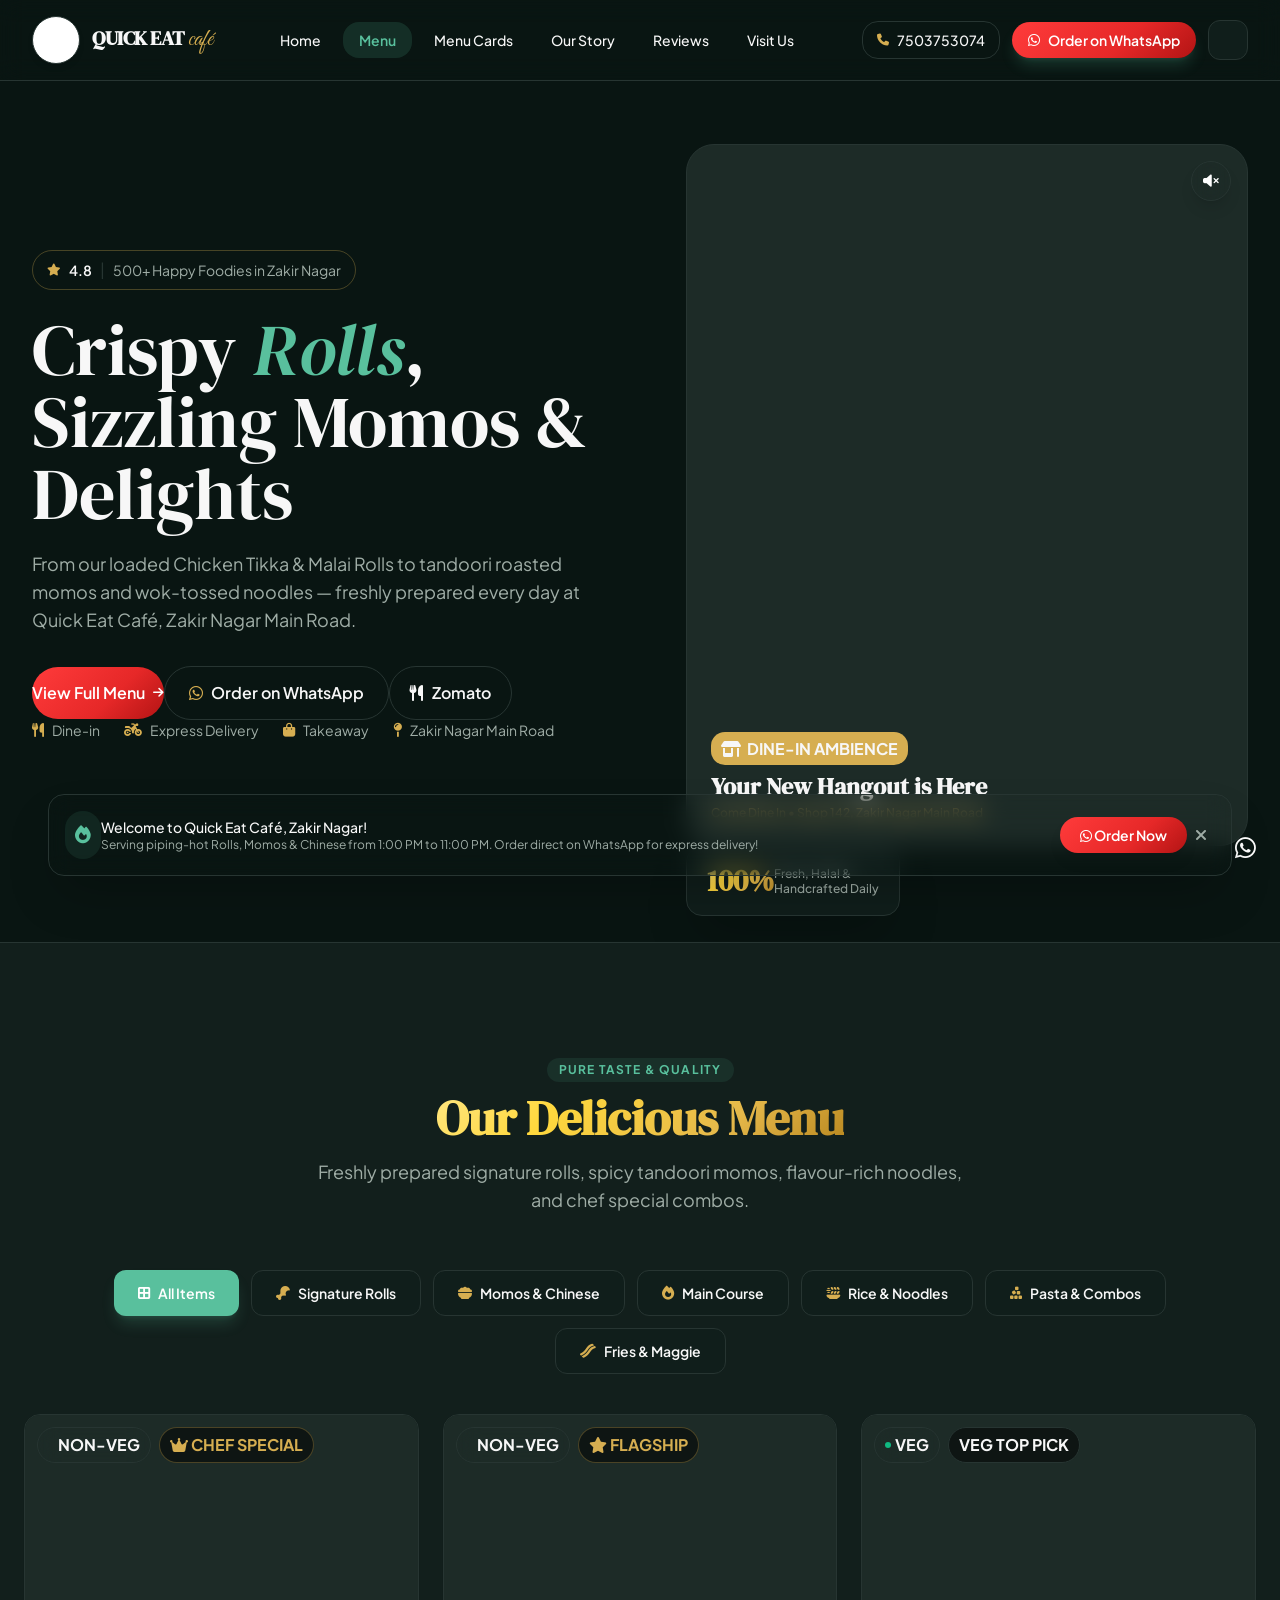
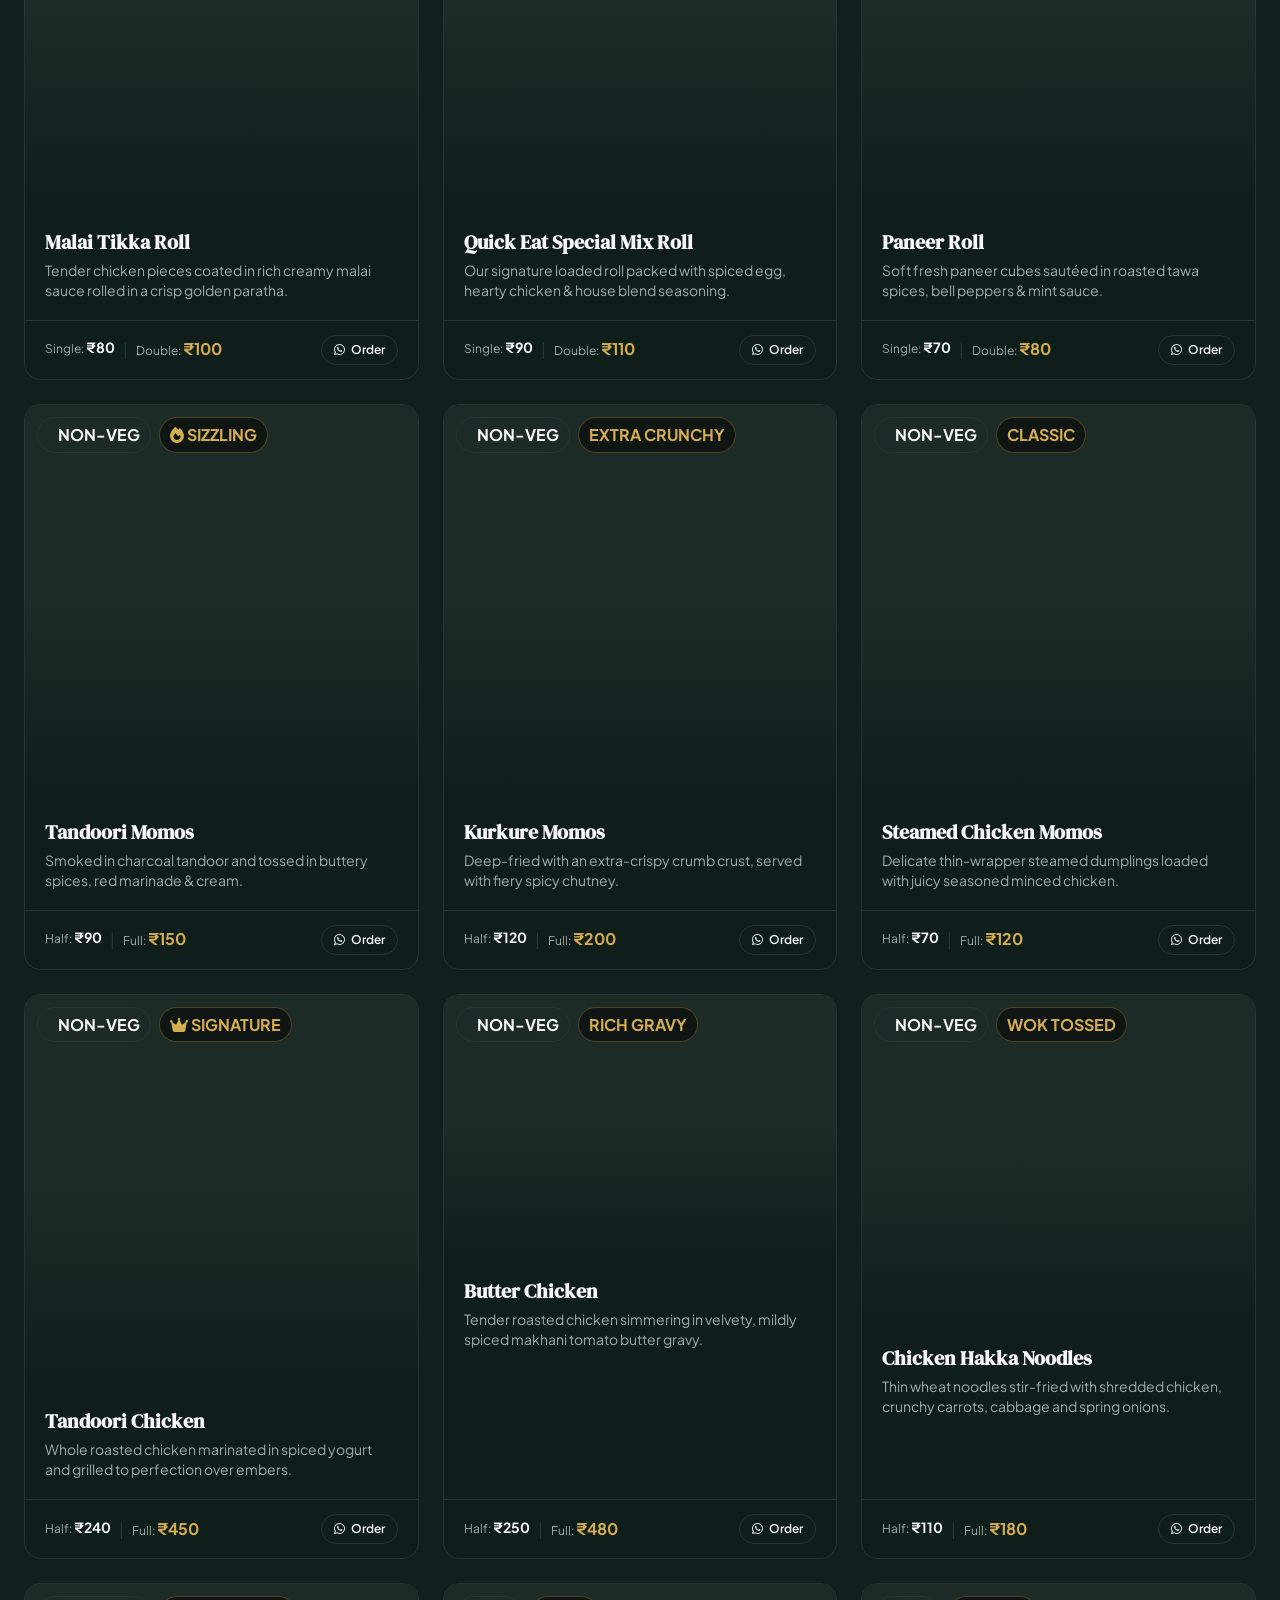
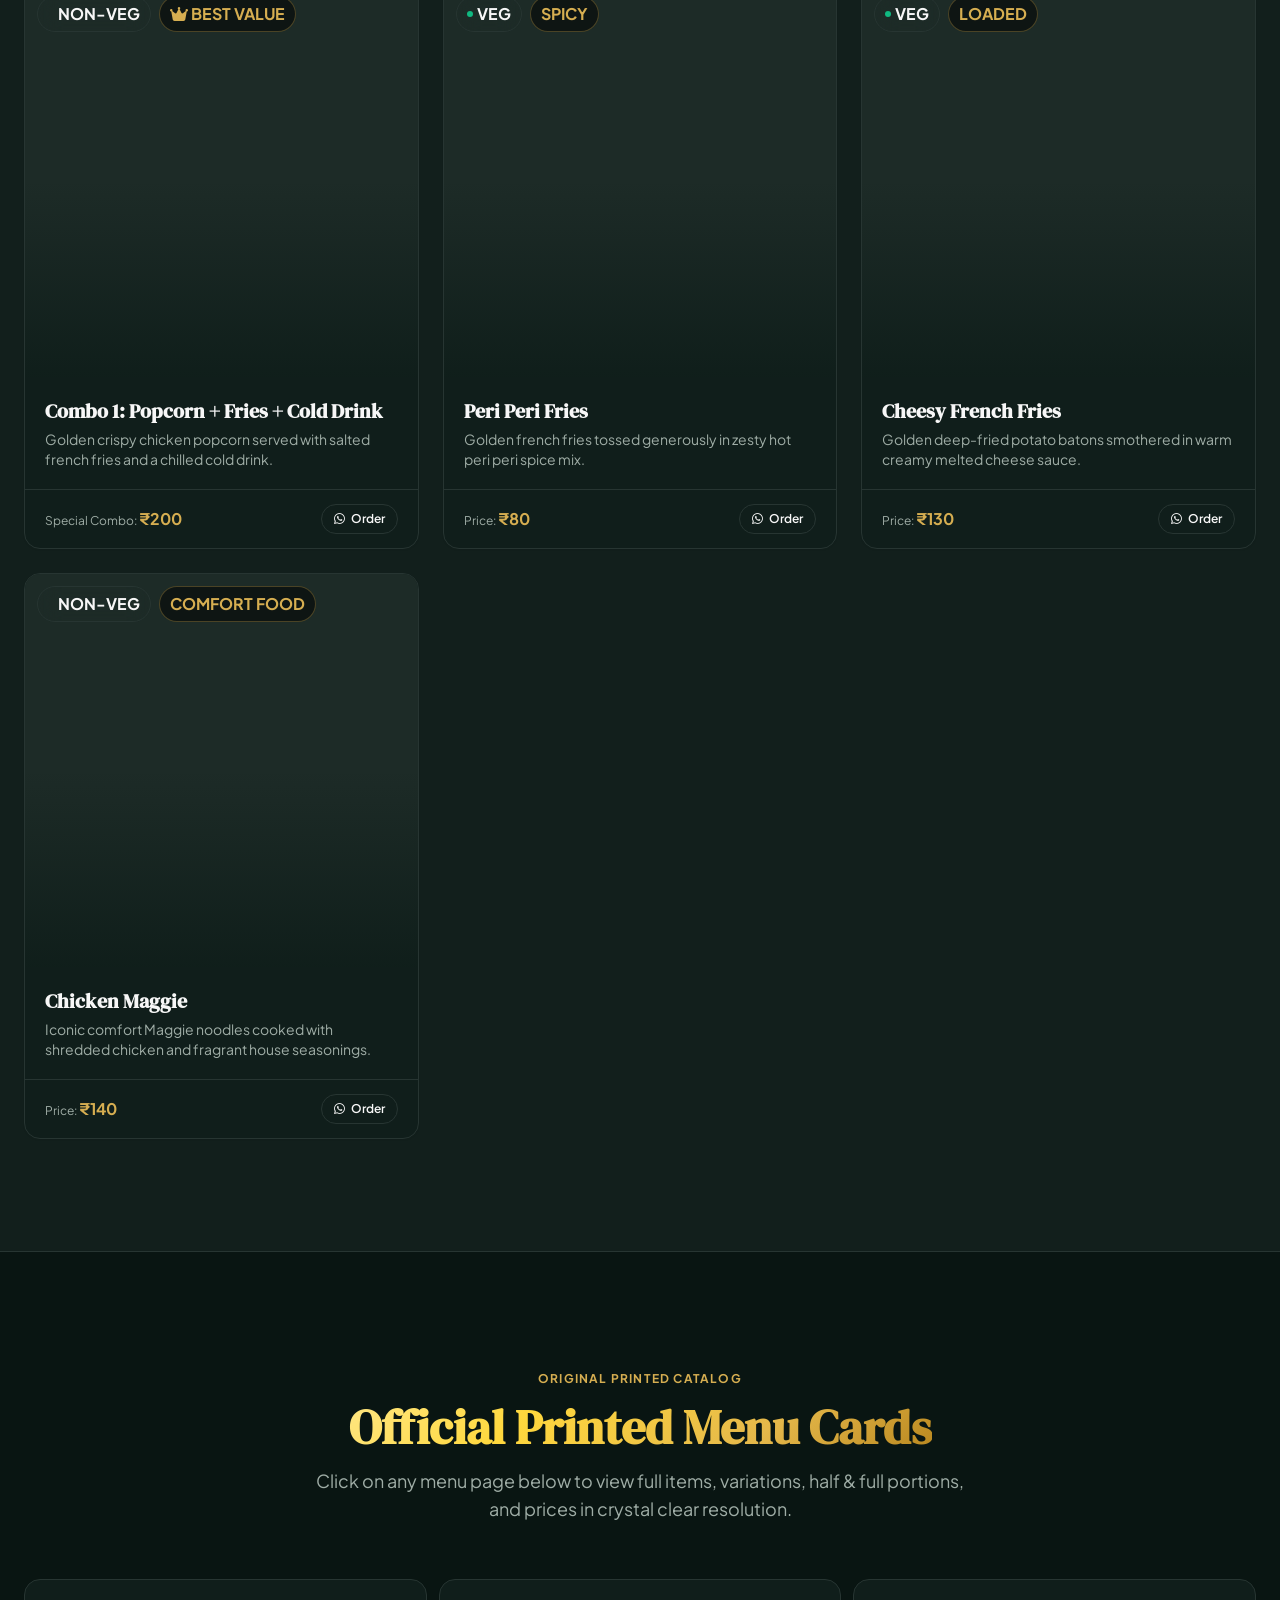
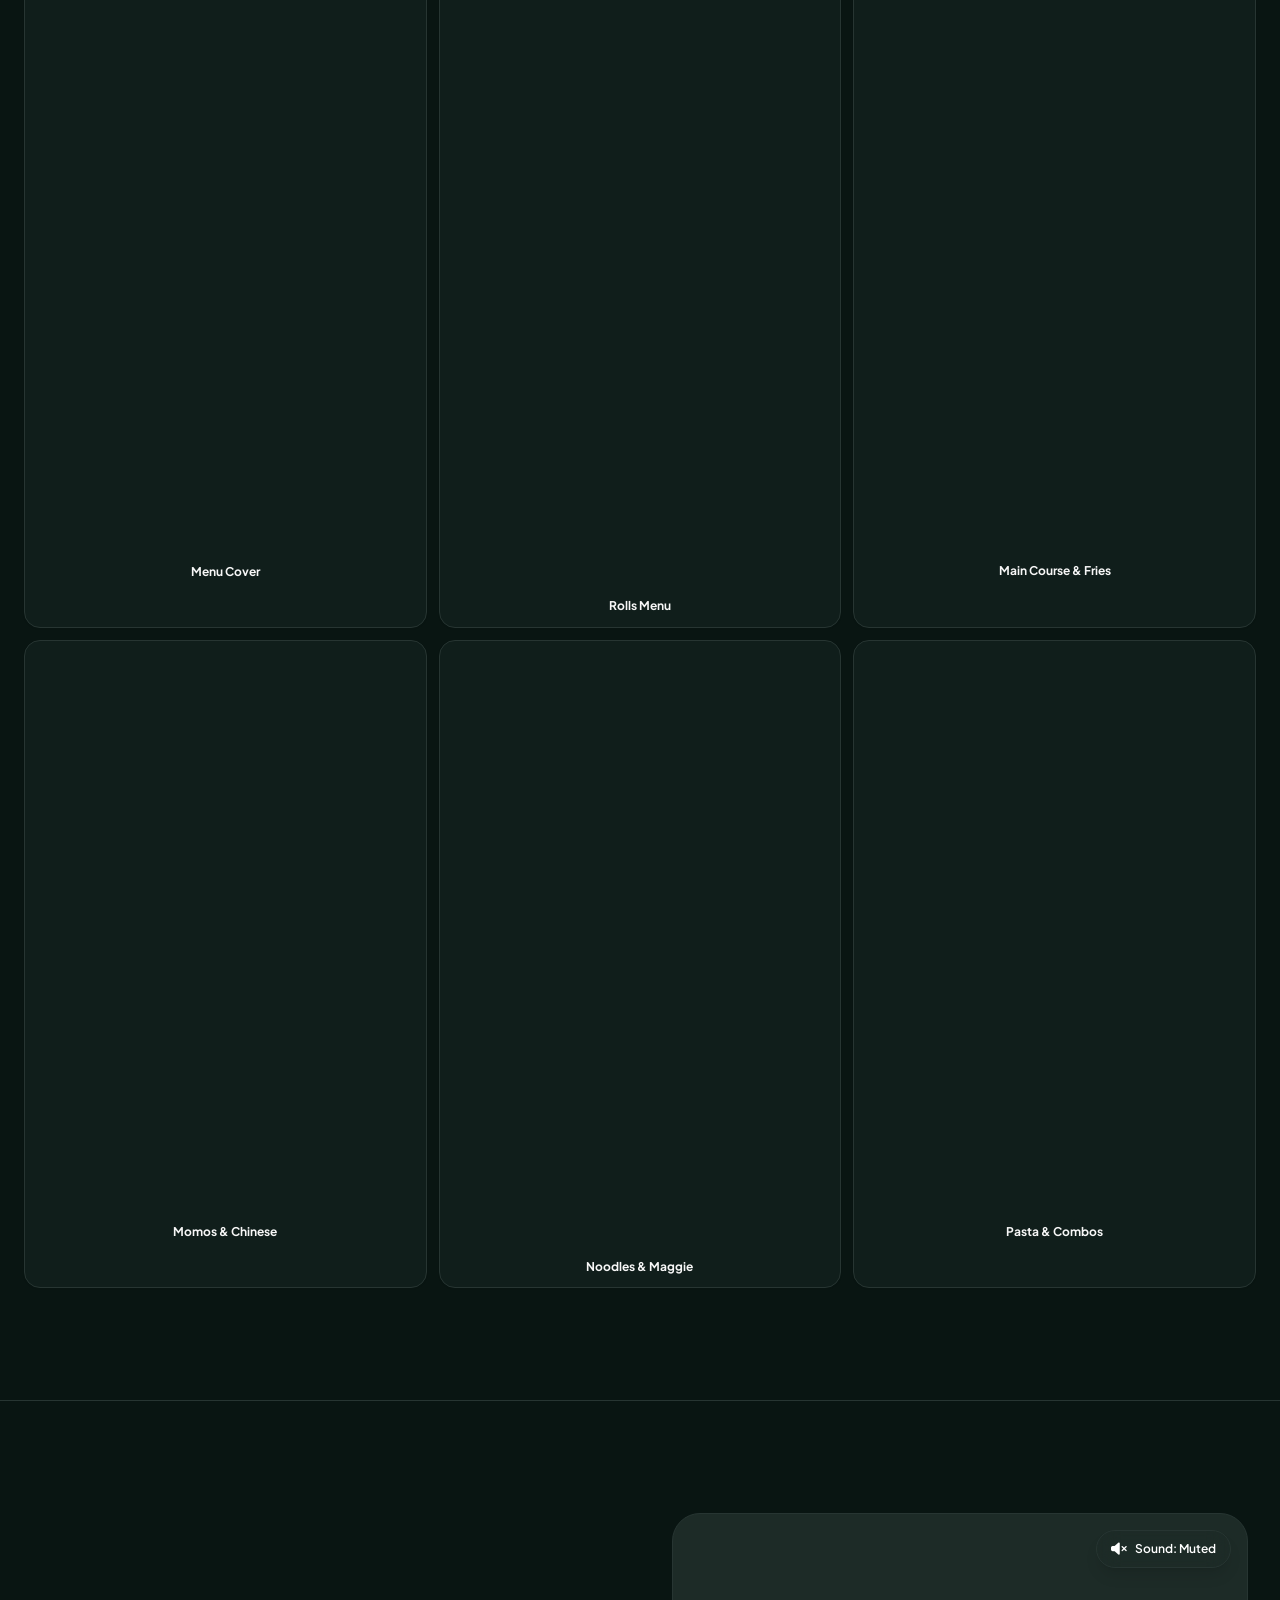
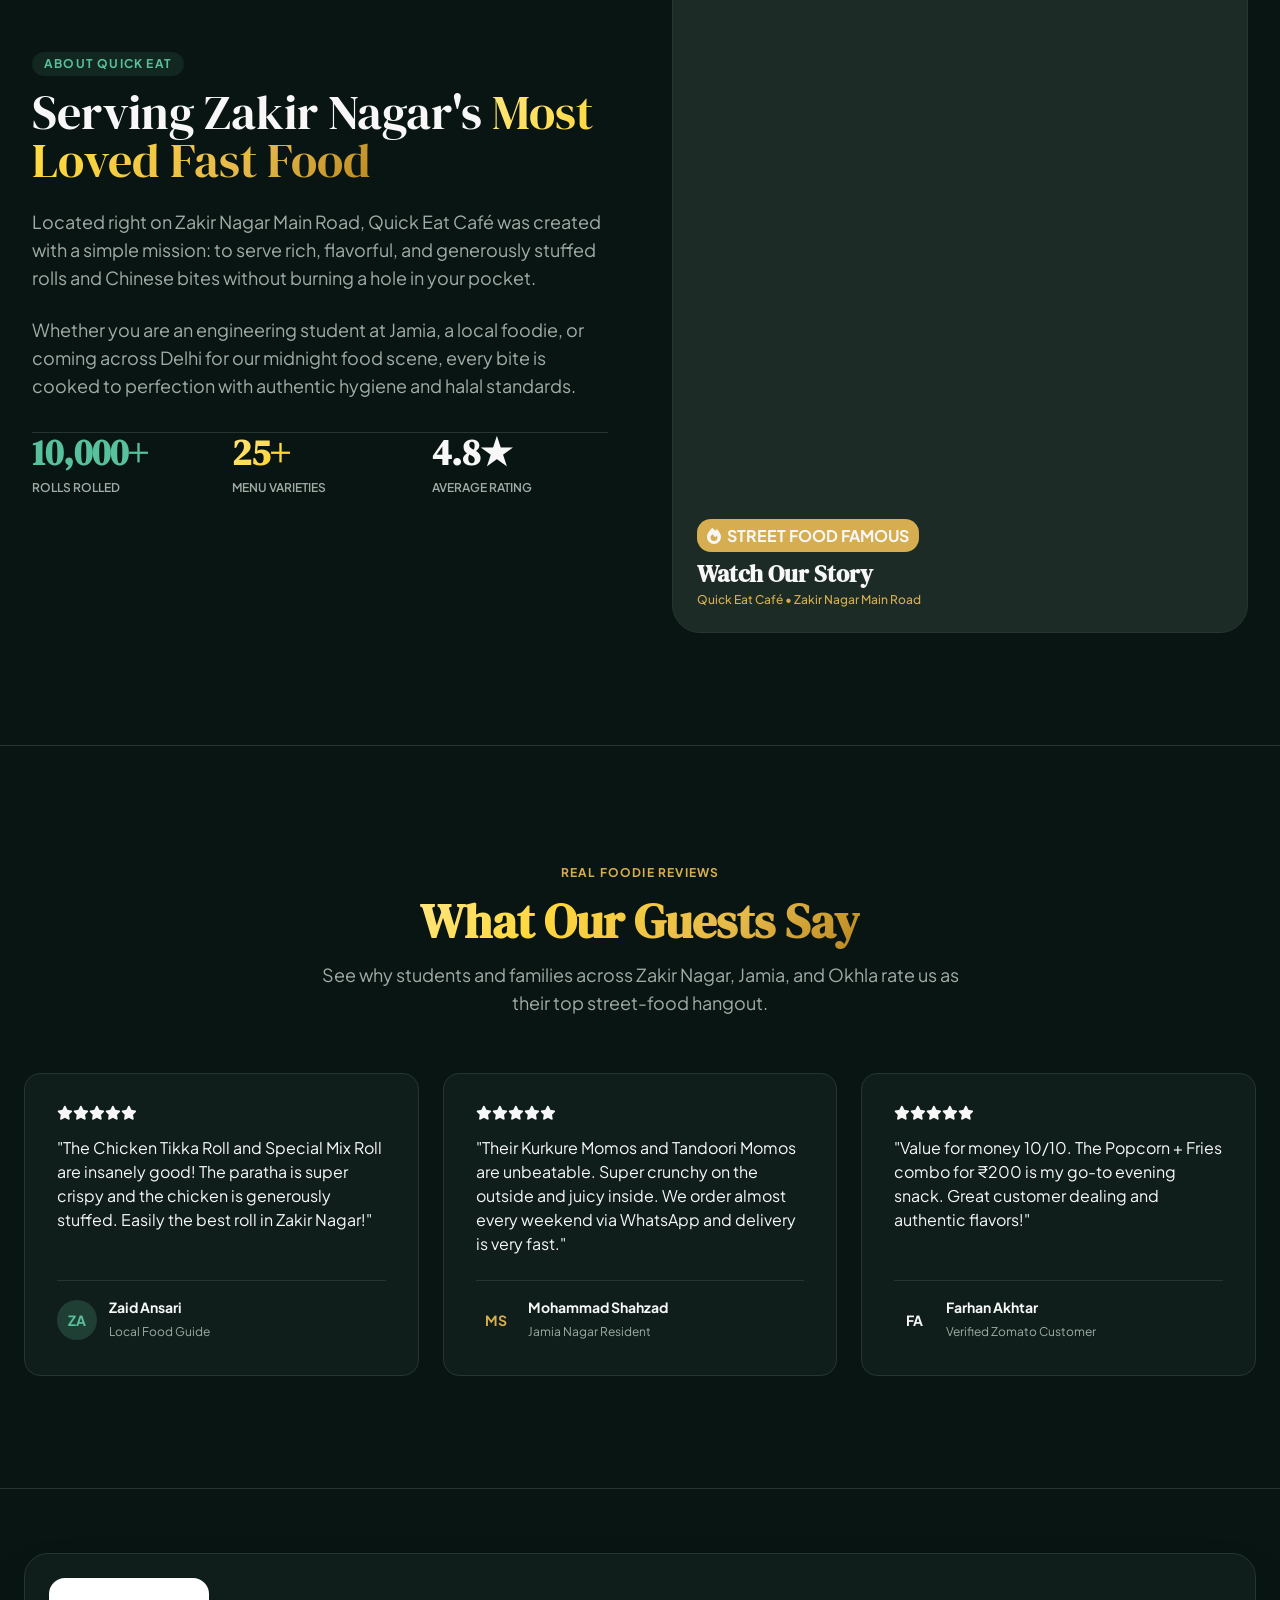
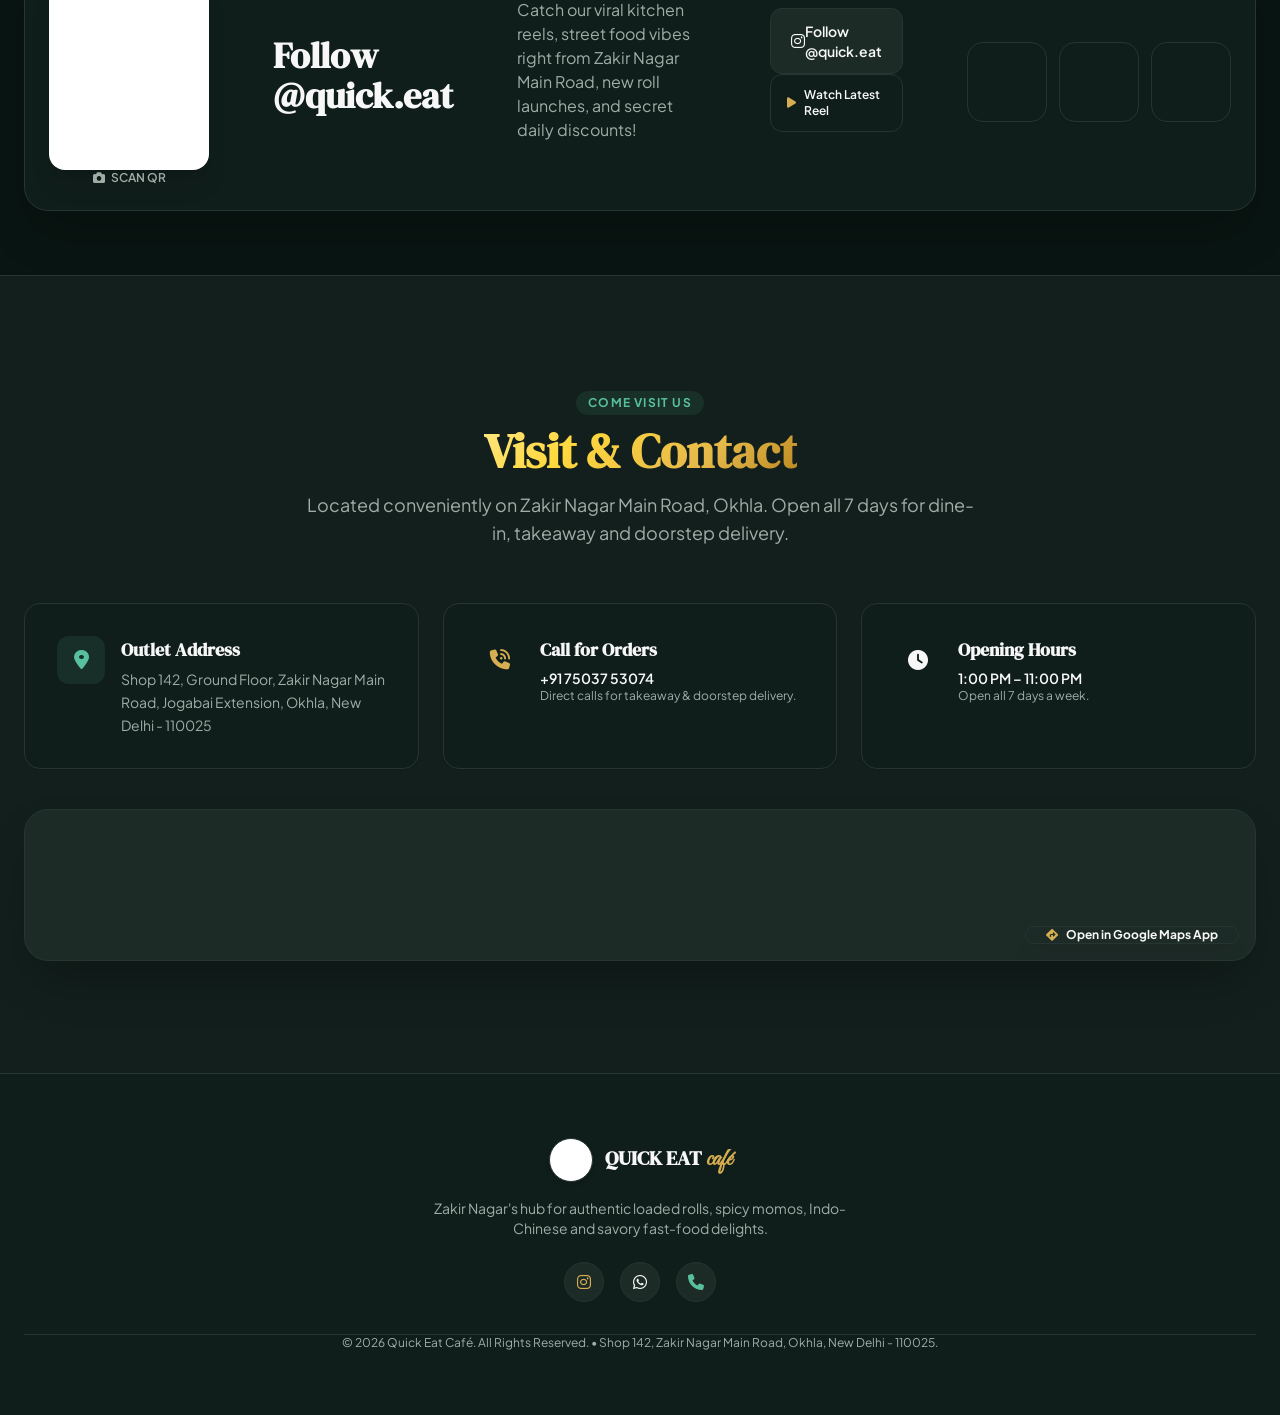
==== commit 3c4a131f: "Fix hamburger styling, fix drawer z-index, restore native Google Map and enable mutual reel mute" ====
--- a/index.html
+++ b/index.html
@@ -21,7 +21,7 @@
   <!-- Google Fonts: DM Serif Display & Plus Jakarta Sans -->
   <link rel="preconnect" href="https://fonts.googleapis.com">
   <link rel="preconnect" href="https://fonts.gstatic.com" crossorigin="">
-  <link href="https://fonts.googleapis.com/css2•family=DM+Serif+Display:ital@0;1&family=Plus+Jakarta+Sans:wght@300;400;500;600;700;800&family=Great+Vibes&display=swap" rel="stylesheet">
+  <link href="https://fonts.googleapis.com/css2?family=DM+Serif+Display:ital@0;1&family=Plus+Jakarta+Sans:wght@300;400;500;600;700;800&family=Great+Vibes&display=swap" rel="stylesheet">
 
   <!-- Icons -->
   <link rel="stylesheet" href="https://cdnjs.cloudflare.com/ajax/libs/font-awesome/6.5.1/css/all.min.css">
@@ -90,9 +90,6 @@
       display: flex;
     }
   </style>
-  <!-- Leaflet for Real Google Map Styling -->
-  <link rel="stylesheet" href="https://unpkg.com/leaflet@1.9.4/dist/leaflet.css" />
-  <script src="https://unpkg.com/leaflet@1.9.4/dist/leaflet.js"></script>
 </head>
 <body class="dark selection:bg-primary selection:text-primary-foreground">
 
@@ -156,12 +153,12 @@
               <i class="fa-brands fa-whatsapp text-sm"></i>
               <span>Order on WhatsApp</span>
             </a>
-            <!-- Mobile Hamburger Button (Only on Mobile) -->
-            <button id="mobileMenuToggle" onclick="toggleMobileMenu()" class="sm:hidden flex flex-col items-center justify-center w-11 h-11 rounded-xl red-gradient text-white shadow-lg shadow-primary/40 active:scale-90 cursor-pointer z-50 p-2.5 shrink-0" aria-label="Open Mobile Menu" title="Menu">
-                <span class="w-5 h-0.5 bg-white rounded-full mb-1"></span>
-                <span class="w-5 h-0.5 bg-white rounded-full mb-1"></span>
-                <span class="w-5 h-0.5 bg-white rounded-full"></span>
-              </button>
+            <!-- Mobile Hamburger Button (Only on Mobile - Dark Neutral Styling) -->
+            <button id="mobileMenuToggle" onclick="toggleMobileMenu()" class="sm:hidden flex flex-col items-center justify-center w-10 h-10 rounded-xl bg-card border border-border text-foreground hover:bg-secondary active:scale-95 transition-all cursor-pointer z-50 p-2.5 shrink-0" aria-label="Open Mobile Menu" title="Menu">
+                <span class="w-5 h-0.5 bg-foreground rounded-full mb-1"></span>
+                <span class="w-5 h-0.5 bg-foreground rounded-full mb-1"></span>
+                <span class="w-5 h-0.5 bg-foreground rounded-full"></span>
+            </button>
           </div>
         </div>
       </div>
@@ -1010,9 +1007,16 @@
           </div>
         </div>
 
-        <!-- Map Container with Authentic Google Maps Colors -->
+        <!-- Map Container with Authentic Google Maps -->
         <div class="rounded-3xl overflow-hidden border border-border shadow-2xl h-96 relative bg-secondary">
-          <div id="quickEatMap" class="w-full h-full z-0"></div>
+          <iframe 
+            title="Quick Eat Cafe Location Map"
+            src="https://maps.google.com/maps?q=Shop+142,+Zakir+Nagar+Main+Road,+Jogabai+Extension,+Okhla,+New+Delhi+110025&amp;t=&amp;z=16&amp;ie=UTF8&amp;iwloc=&amp;output=embed" 
+            class="w-full h-full border-0" 
+            allowfullscreen="" 
+            loading="lazy" 
+            referrerpolicy="no-referrer-when-downgrade">
+          </iframe>
           <div class="absolute bottom-4 right-4 z-10 flex flex-wrap gap-2">
             <a href="https://www.google.com/maps/search/?api=1&query=Shop+142,+Zakir+Nagar+Main+Road,+Jogabai+Extension,+Okhla,+New+Delhi+110025" target="_blank" rel="noopener noreferrer" class="px-5 py-2.5 rounded-full bg-card/95 border border-border text-foreground hover:bg-primary hover:text-white text-xs font-bold shadow-xl backdrop-blur-md flex items-center gap-2 transition-all">
               <i class="fa-solid fa-diamond-turn-right text-accent"></i>
@@ -1070,99 +1074,118 @@
         <img id="modalImg" src="" alt="Menu Zoom" class="max-w-full max-h-[85vh] rounded-2xl border border-border shadow-2xl">
       </div>
     </div>
-    <!-- Mobile Navigation Drawer Overlay (Mobile Only) -->
-    <div id="mobileMenuOverlay" style="display: none;" class="fixed inset-0 z-[999] bg-black/85 backdrop-blur-md transition-opacity duration-300 sm:hidden" onclick="toggleMobileMenu()">
-      <div id="mobileMenuDrawer" style="transform: translateX(100%); transition: transform 0.3s cubic-bezier(0.16, 1, 0.3, 1);" class="fixed top-0 right-0 bottom-0 w-[290px] bg-card border-l border-border p-6 flex flex-col justify-between shadow-2xl" onclick="event.stopPropagation()">
-        <div>
-          <!-- Header of Drawer -->
-          <div class="flex items-center justify-between pb-4 border-b border-border/60 mb-5">
-            <div class="flex items-center gap-2.5">
-              <div class="w-10 h-10 rounded-full p-1 bg-white border border-border shadow-sm flex items-center justify-center">
-                <img src="images/logo.png" alt="Quick Eat Logo" class="w-full h-full object-contain">
-              </div>
-              <div>
-                <span class="font-heading font-bold text-lg text-foreground block">QUICK EAT</span>
-                <span class="text-[10px] text-accent font-semibold tracking-wider uppercase">Zakir Nagar</span>
-              </div>
-            </div>
-            <button type="button" onclick="toggleMobileMenu()" class="w-9 h-9 rounded-full bg-secondary hover:bg-secondary/80 flex items-center justify-center text-foreground cursor-pointer" aria-label="Close menu">
-              <i class="fa-solid fa-xmark text-base"></i>
-            </button>
-          </div>
-
-          <!-- Nav Links -->
-          <nav class="flex flex-col gap-1.5">
-            <a href="#home" onclick="toggleMobileMenu()" class="flex items-center gap-3 px-4 py-3 rounded-xl font-medium text-sm text-foreground hover:bg-primary/10 hover:text-primary transition-all">
-              <i class="fa-solid fa-house text-accent w-5 text-center"></i> Home
-            </a>
-            <a href="menu.html" target="_blank" onclick="toggleMobileMenu()" class="flex items-center gap-3 px-4 py-3 rounded-xl font-medium text-sm text-foreground hover:bg-primary/10 hover:text-primary transition-all">
-              <i class="fa-solid fa-utensils text-accent w-5 text-center"></i> View Full Menu Page
-            </a>
-            <a href="#cards" onclick="toggleMobileMenu()" class="flex items-center gap-3 px-4 py-3 rounded-xl font-medium text-sm text-foreground hover:bg-primary/10 hover:text-primary transition-all">
-              <i class="fa-solid fa-book-open text-accent w-5 text-center"></i> Menu Cards
-            </a>
-            <a href="#story" onclick="toggleMobileMenu()" class="flex items-center gap-3 px-4 py-3 rounded-xl font-medium text-sm text-foreground hover:bg-primary/10 hover:text-primary transition-all">
-              <i class="fa-solid fa-video text-accent w-5 text-center"></i> Our Story
-            </a>
-            <a href="#reviews" onclick="toggleMobileMenu()" class="flex items-center gap-3 px-4 py-3 rounded-xl font-medium text-sm text-foreground hover:bg-primary/10 hover:text-primary transition-all">
-              <i class="fa-solid fa-star text-accent w-5 text-center"></i> Reviews
-            </a>
-            <a href="#contact" onclick="toggleMobileMenu()" class="flex items-center gap-3 px-4 py-3 rounded-xl font-medium text-sm text-foreground hover:bg-primary/10 hover:text-primary transition-all">
-              <i class="fa-solid fa-location-dot text-accent w-5 text-center"></i> Visit Us
-            </a>
-          </nav>
-        </div>
-
-        <!-- Footer of Drawer -->
-        <div class="pt-5 border-t border-border/60 flex flex-col gap-2.5">
-          <a href="tel:+917503753074" class="flex items-center justify-center gap-2 py-3 rounded-xl border border-border text-foreground text-sm font-semibold hover:bg-secondary">
-            <i class="fa-solid fa-phone text-accent"></i> Call 7503753074
+  </main>
+
+  <!-- Mobile Navigation Drawer Overlay (Mobile Only - Positioned at Root Body for 100% Reliable Z-Index) -->
+  <div id="mobileMenuOverlay" style="display: none; z-index: 99999;" class="fixed inset-0 bg-black/80 backdrop-blur-sm sm:hidden" onclick="toggleMobileMenu()">
+    <div id="mobileMenuDrawer" style="transform: translateX(100%); transition: transform 0.3s cubic-bezier(0.16, 1, 0.3, 1); background-color: #14171f; z-index: 100000;" class="fixed top-0 right-0 bottom-0 w-[290px] max-w-[85vw] border-l border-border p-6 flex flex-col justify-between shadow-2xl overflow-y-auto" onclick="event.stopPropagation()">
+      <div>
+        <!-- Header of Drawer -->
+        <div class="flex items-center justify-between pb-4 border-b border-border/60 mb-5">
+          <div class="flex items-center gap-2.5">
+            <div class="w-10 h-10 rounded-full p-1 bg-white border border-border shadow-sm flex items-center justify-center">
+              <img src="images/logo.png" alt="Quick Eat Logo" class="w-full h-full object-contain">
+            </div>
+            <div>
+              <span class="font-heading font-bold text-lg text-foreground block">QUICK EAT</span>
+              <span class="text-[10px] text-accent font-semibold tracking-wider uppercase">Zakir Nagar</span>
+            </div>
+          </div>
+          <button type="button" onclick="toggleMobileMenu()" class="w-9 h-9 rounded-full bg-secondary hover:bg-secondary/80 flex items-center justify-center text-foreground cursor-pointer" aria-label="Close menu">
+            <i class="fa-solid fa-xmark text-base"></i>
+          </button>
+        </div>
+
+        <!-- Nav Links -->
+        <nav class="flex flex-col gap-1.5">
+          <a href="#home" onclick="toggleMobileMenu()" class="flex items-center gap-3 px-4 py-3 rounded-xl font-medium text-sm text-foreground hover:bg-primary/10 hover:text-primary transition-all">
+            <i class="fa-solid fa-house text-accent w-5 text-center"></i> Home
           </a>
-          <a href="https://api.whatsapp.com/send?phone=917503753074&text=Hi%20Quick%20Eat%2C%20I%20want%20to%20order" target="_blank" rel="noopener noreferrer" class="flex items-center justify-center gap-2 py-3 rounded-xl red-gradient text-white text-sm font-semibold shadow-lg shadow-primary/25">
-            <i class="fa-brands fa-whatsapp text-lg"></i> Order on WhatsApp
+          <a href="menu.html" target="_blank" onclick="toggleMobileMenu()" class="flex items-center gap-3 px-4 py-3 rounded-xl font-medium text-sm text-foreground hover:bg-primary/10 hover:text-primary transition-all">
+            <i class="fa-solid fa-utensils text-accent w-5 text-center"></i> View Full Menu Page
           </a>
-        </div>
+          <a href="#cards" onclick="toggleMobileMenu()" class="flex items-center gap-3 px-4 py-3 rounded-xl font-medium text-sm text-foreground hover:bg-primary/10 hover:text-primary transition-all">
+            <i class="fa-solid fa-book-open text-accent w-5 text-center"></i> Menu Cards
+          </a>
+          <a href="#story" onclick="toggleMobileMenu()" class="flex items-center gap-3 px-4 py-3 rounded-xl font-medium text-sm text-foreground hover:bg-primary/10 hover:text-primary transition-all">
+            <i class="fa-solid fa-video text-accent w-5 text-center"></i> Our Story
+          </a>
+          <a href="#reviews" onclick="toggleMobileMenu()" class="flex items-center gap-3 px-4 py-3 rounded-xl font-medium text-sm text-foreground hover:bg-primary/10 hover:text-primary transition-all">
+            <i class="fa-solid fa-star text-accent w-5 text-center"></i> Reviews
+          </a>
+          <a href="#contact" onclick="toggleMobileMenu()" class="flex items-center gap-3 px-4 py-3 rounded-xl font-medium text-sm text-foreground hover:bg-primary/10 hover:text-primary transition-all">
+            <i class="fa-solid fa-location-dot text-accent w-5 text-center"></i> Visit Us
+          </a>
+        </nav>
+      </div>
+
+      <!-- Footer of Drawer -->
+      <div class="pt-5 border-t border-border/60 flex flex-col gap-2.5">
+        <a href="tel:+917503753074" class="flex items-center justify-center gap-2 py-3 rounded-xl border border-border text-foreground text-sm font-semibold hover:bg-secondary">
+          <i class="fa-solid fa-phone text-accent"></i> Call 7503753074
+        </a>
+        <a href="https://api.whatsapp.com/send?phone=917503753074&text=Hi%20Quick%20Eat%2C%20I%20want%20to%20order" target="_blank" rel="noopener noreferrer" class="flex items-center justify-center gap-2 py-3 rounded-xl red-gradient text-white text-sm font-semibold shadow-lg shadow-primary/25">
+          <i class="fa-brands fa-whatsapp text-lg"></i> Order on WhatsApp
+        </a>
       </div>
     </div>
-  </main>
+  </div>
 
   <script>
-    // Audio Toggle for Hero Reel
+    // Audio Toggle for Hero Reel (Mutually Exclusive with Story Reel)
     function toggleReelAudio(e) {
       if (e) { e.preventDefault(); e.stopPropagation(); }
-      const vid = document.getElementById('heroReelVideo');
-      const icon = document.getElementById('audioToggleIcon');
-      if (!vid) return;
-
-      vid.defaultMuted = false;
-      vid.muted = !vid.muted;
-      if (!vid.muted) {
-        vid.volume = 1.0;
-        vid.play().catch(() => {});
-        if (icon) icon.className = 'fa-solid fa-volume-high text-sm text-accent';
+      const heroVid = document.getElementById('heroReelVideo');
+      const heroIcon = document.getElementById('audioToggleIcon');
+      const storyVid = document.getElementById('storyReelVideo');
+      const storyIcon = document.getElementById('storyAudioIcon');
+      const storyText = document.getElementById('storyAudioText');
+      if (!heroVid) return;
+
+      heroVid.defaultMuted = false;
+      heroVid.muted = !heroVid.muted;
+      if (!heroVid.muted) {
+        heroVid.volume = 1.0;
+        heroVid.play().catch(() => {});
+        if (heroIcon) heroIcon.className = 'fa-solid fa-volume-high text-sm text-accent';
+        
+        // Auto-mute story reel if it was unmuted
+        if (storyVid) {
+          storyVid.muted = true;
+          if (storyIcon) storyIcon.className = 'fa-solid fa-volume-xmark text-sm transition-transform group-hover:scale-110';
+          if (storyText) storyText.textContent = 'Sound: Muted';
+        }
       } else {
-        if (icon) icon.className = 'fa-solid fa-volume-xmark text-sm';
+        if (heroIcon) heroIcon.className = 'fa-solid fa-volume-xmark text-sm';
       }
     }
 
-    // Audio Toggle for Story Reel
+    // Audio Toggle for Story Reel (Mutually Exclusive with Hero Reel)
     function toggleStoryReelAudio(e) {
       if (e) { e.preventDefault(); e.stopPropagation(); }
-      const vid = document.getElementById('storyReelVideo');
-      const icon = document.getElementById('storyAudioIcon');
-      const text = document.getElementById('storyAudioText');
-      if (!vid) return;
-
-      vid.defaultMuted = false;
-      vid.muted = !vid.muted;
-      if (!vid.muted) {
-        vid.volume = 1.0;
-        vid.play().catch(() => {});
-        if (icon) icon.className = 'fa-solid fa-volume-high text-sm text-accent transition-transform group-hover:scale-110';
-        if (text) text.textContent = 'Sound: ON';
+      const storyVid = document.getElementById('storyReelVideo');
+      const storyIcon = document.getElementById('storyAudioIcon');
+      const storyText = document.getElementById('storyAudioText');
+      const heroVid = document.getElementById('heroReelVideo');
+      const heroIcon = document.getElementById('audioToggleIcon');
+      if (!storyVid) return;
+
+      storyVid.defaultMuted = false;
+      storyVid.muted = !storyVid.muted;
+      if (!storyVid.muted) {
+        storyVid.volume = 1.0;
+        storyVid.play().catch(() => {});
+        if (storyIcon) storyIcon.className = 'fa-solid fa-volume-high text-sm text-accent transition-transform group-hover:scale-110';
+        if (storyText) storyText.textContent = 'Sound: ON';
+
+        // Auto-mute hero reel if it was unmuted
+        if (heroVid) {
+          heroVid.muted = true;
+          if (heroIcon) heroIcon.className = 'fa-solid fa-volume-xmark text-sm';
+        }
       } else {
-        if (icon) icon.className = 'fa-solid fa-volume-xmark text-sm transition-transform group-hover:scale-110';
-        if (text) text.textContent = 'Sound: Muted';
+        if (storyIcon) storyIcon.className = 'fa-solid fa-volume-xmark text-sm transition-transform group-hover:scale-110';
+        if (storyText) storyText.textContent = 'Sound: Muted';
       }
     }
 
@@ -1183,7 +1206,7 @@
         setTimeout(() => {
           overlay.style.display = 'none';
           document.body.style.overflow = '';
-        }, 250);
+        }, 300);
       }
     }
 
@@ -1237,31 +1260,9 @@
 
     window.addEventListener('DOMContentLoaded', () => {
       updateMenuDisplay('all');
-      initGoogleStyleMap();
     });
     window.addEventListener('resize', () => updateMenuDisplay('all'));
     updateMenuDisplay('all');
-
-    // Initialize Leaflet Map with Authentic Google Maps Road Tiles
-    function initGoogleStyleMap() {
-      if (typeof L === 'undefined') return;
-      const mapElem = document.getElementById('quickEatMap');
-      if (!mapElem) return;
-
-      const map = L.map('quickEatMap', {
-        scrollWheelZoom: false
-      }).setView([28.5638, 77.2848], 16);
-
-      // Official Google Maps Standard Road Tiles
-      L.tileLayer('https://mt1.google.com/vt/lyrs=m&x={x}&y={y}&z={z}', {
-        maxZoom: 20,
-        attribution: '© Google Maps'
-      }).addTo(map);
-
-      // Custom Red Google Style Marker
-      const marker = L.marker([28.5638, 77.2848]).addTo(map);
-      marker.bindPopup('<div style="color:#111; font-family:sans-serif; text-align:center;"><strong style="color:#e62828; font-size:14px;">Quick Eat Café</strong><br><span style="font-size:12px;">Shop 142, Zakir Nagar Main Road, Okhla</span></div>').openPopup();
-    }
 
     // Modal Zoom
     function openMenuModal(src) {
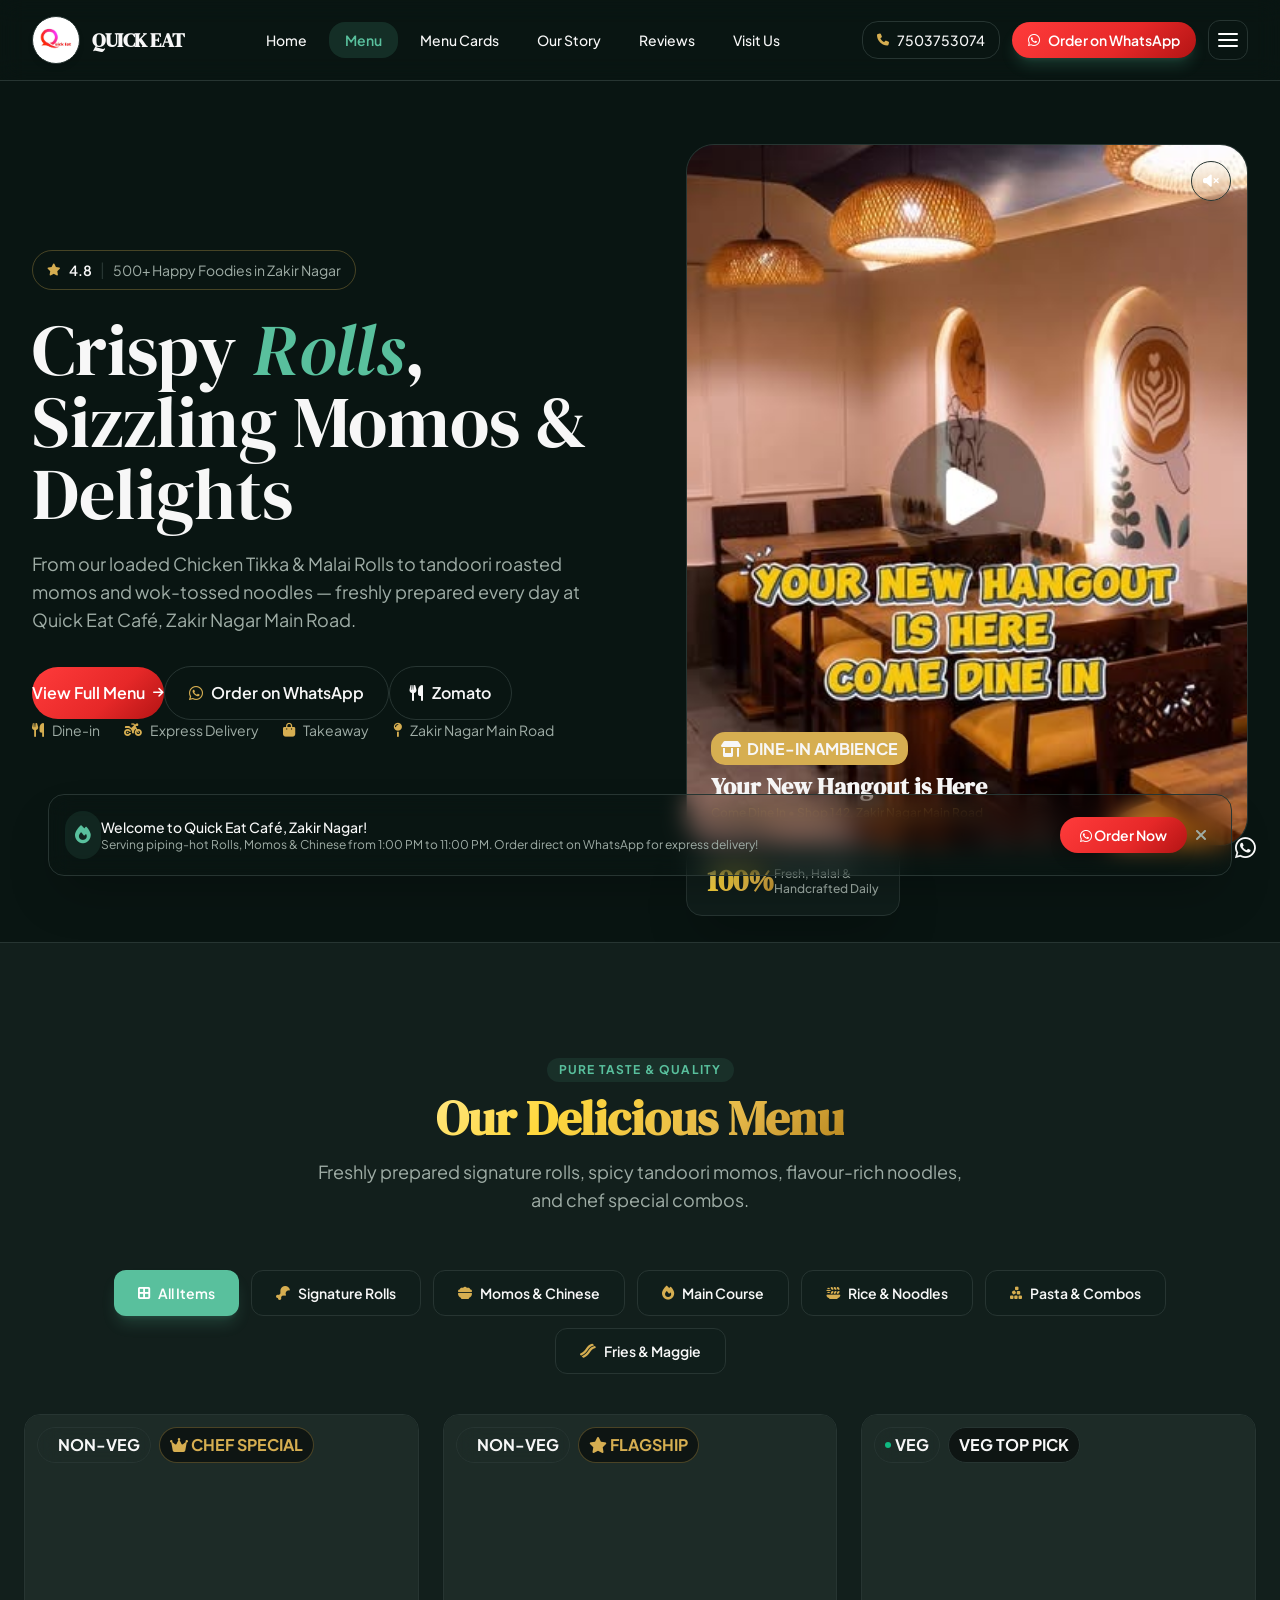
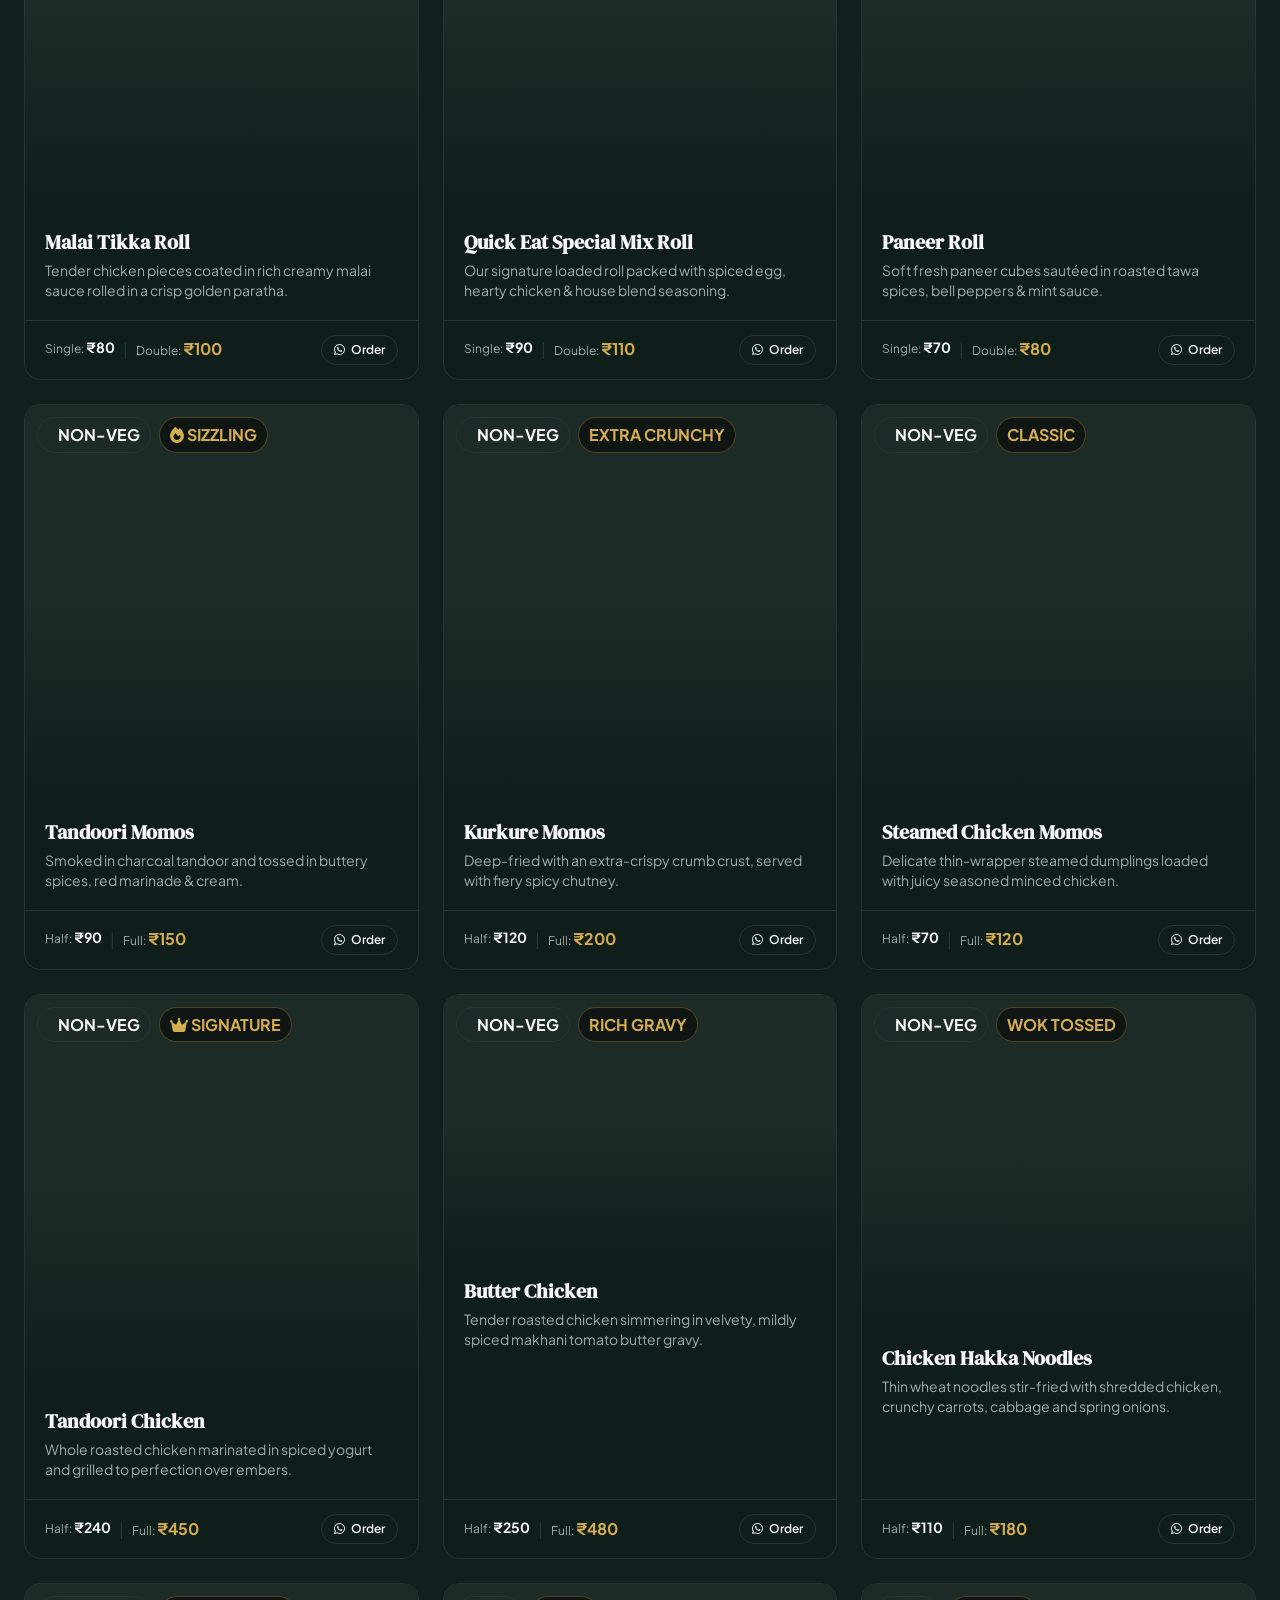
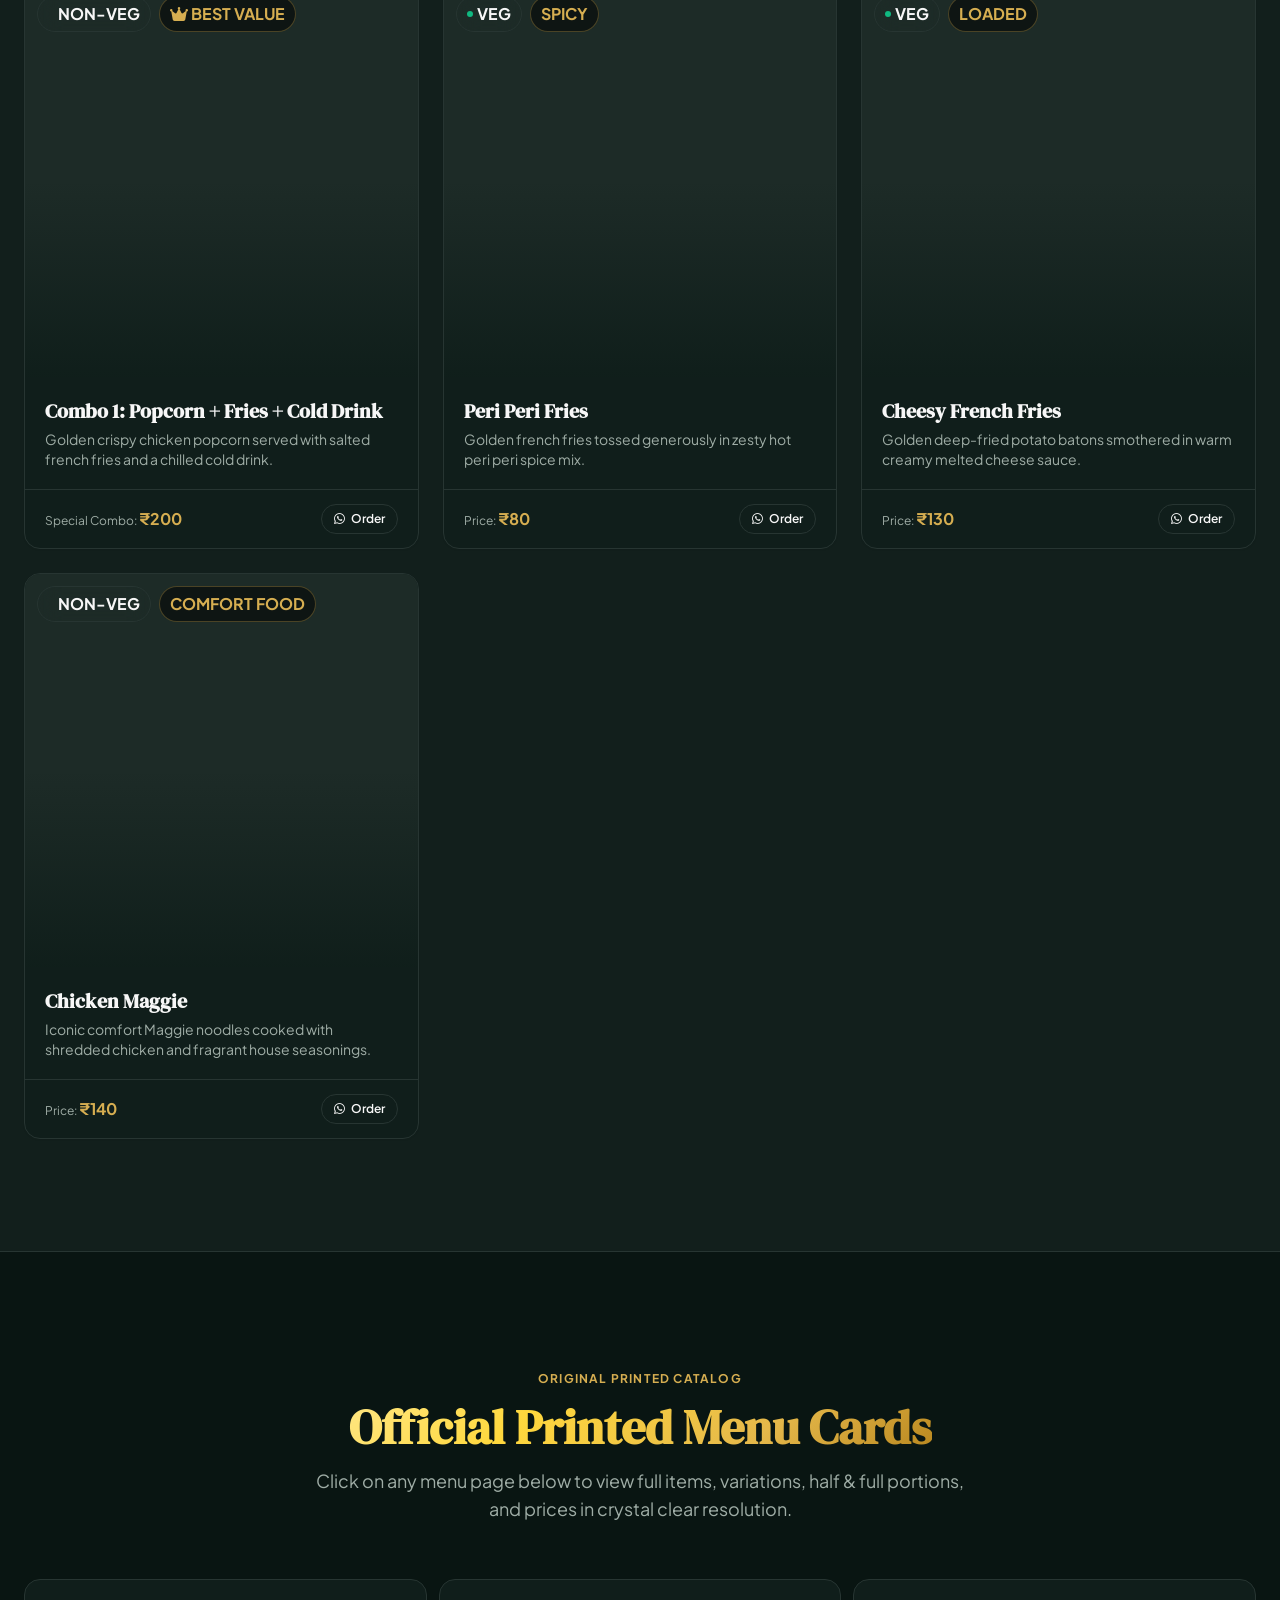
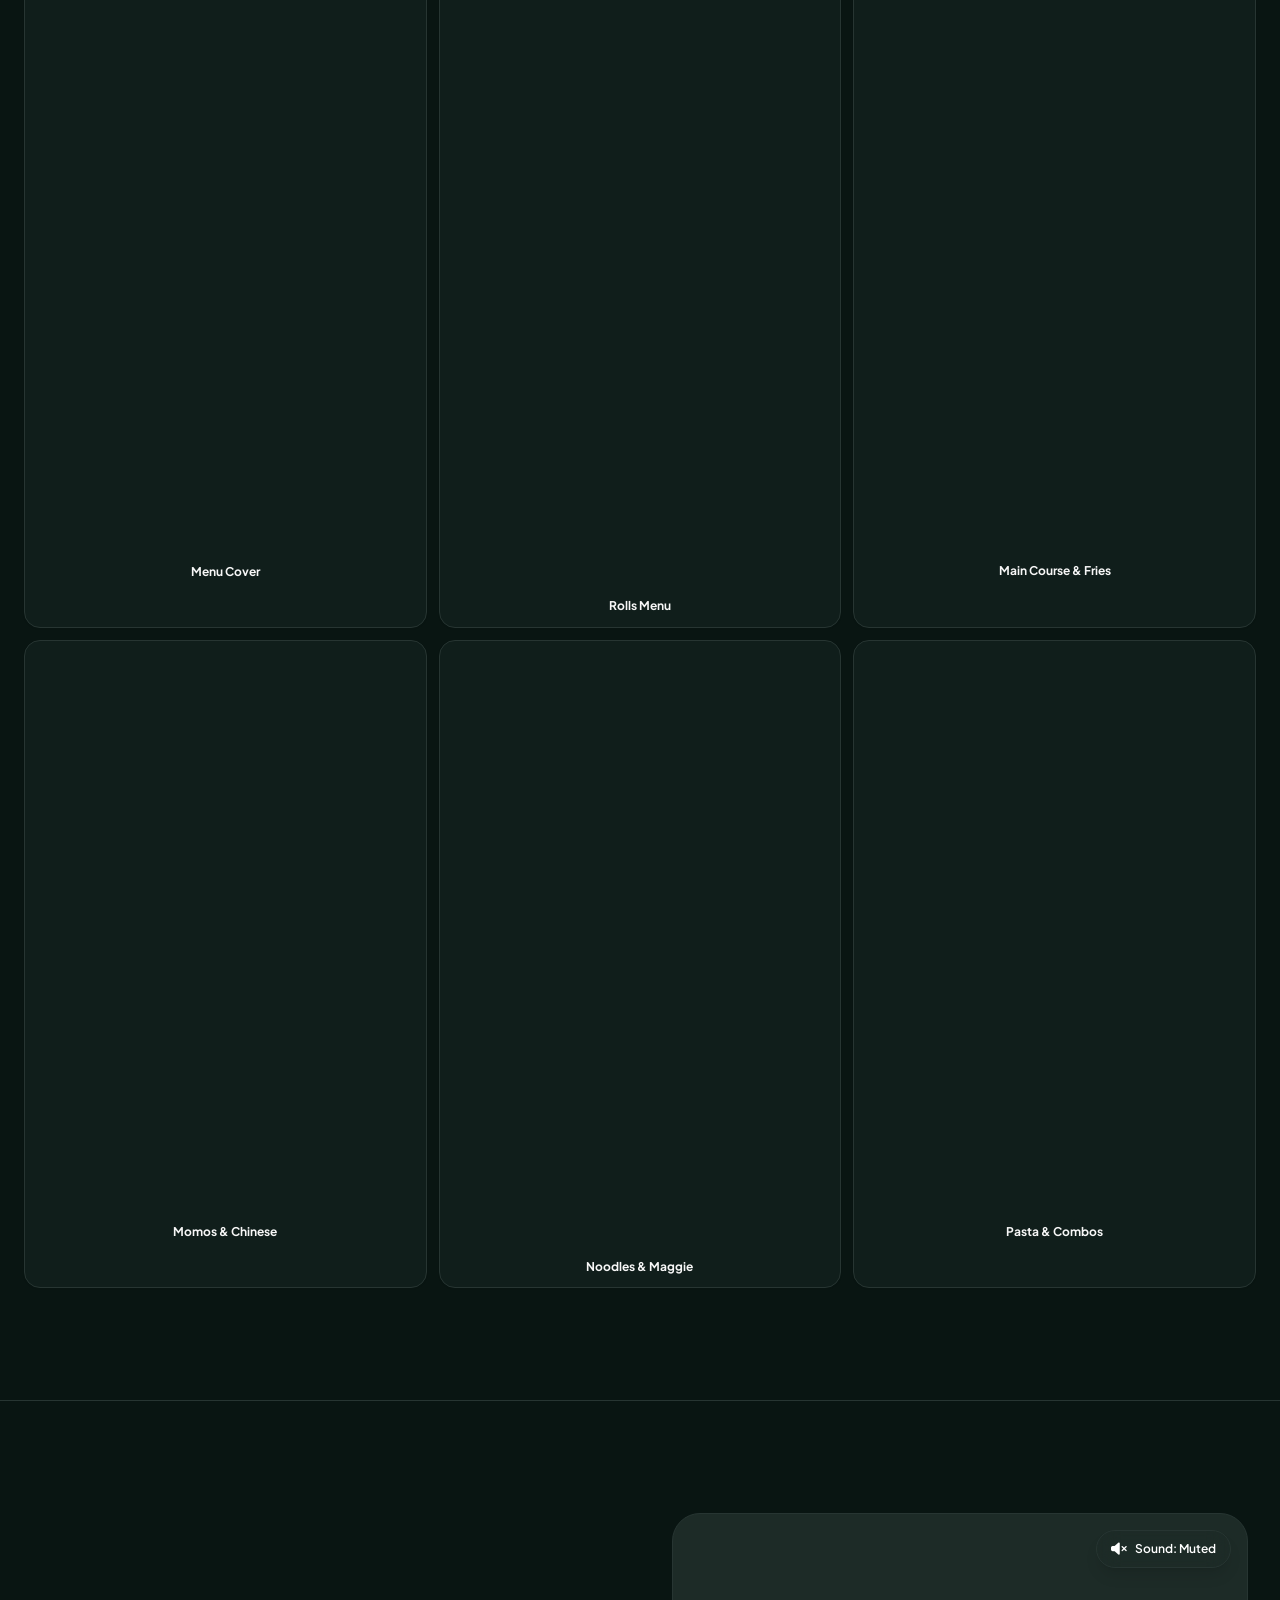
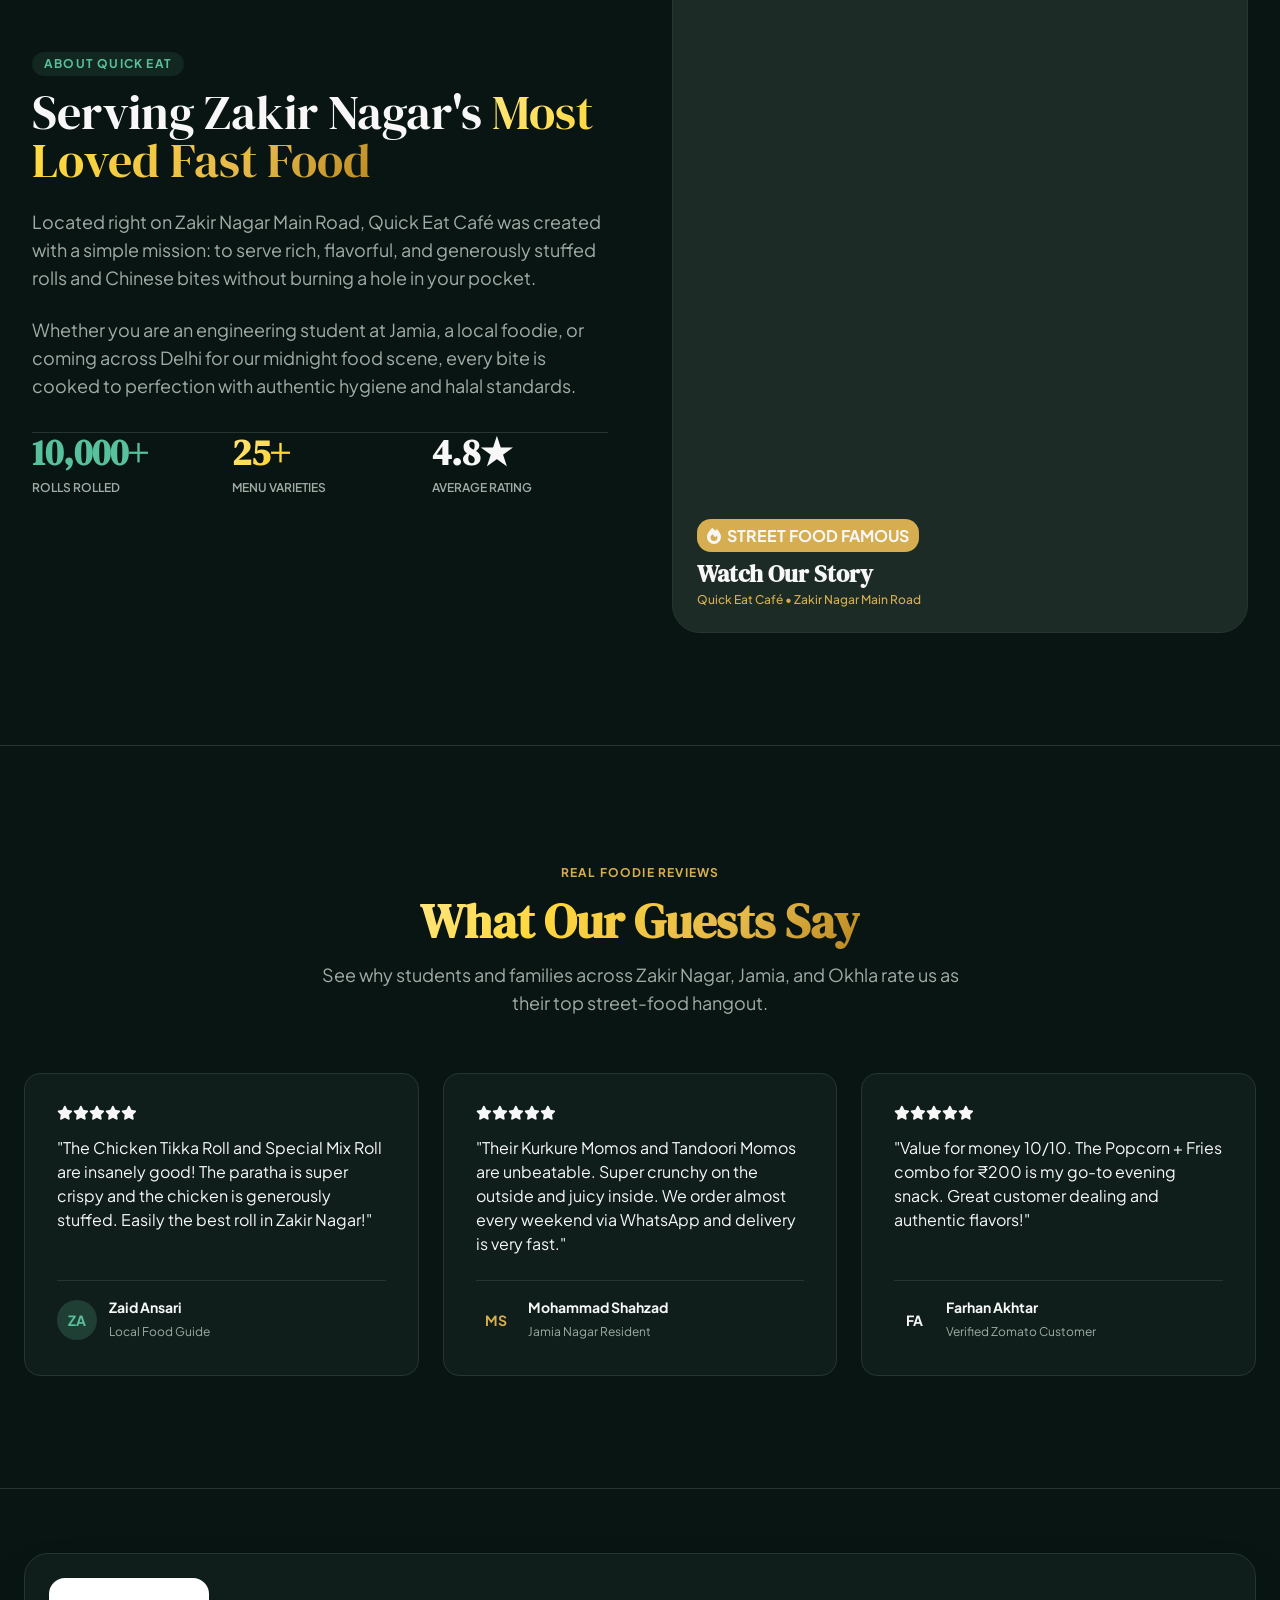
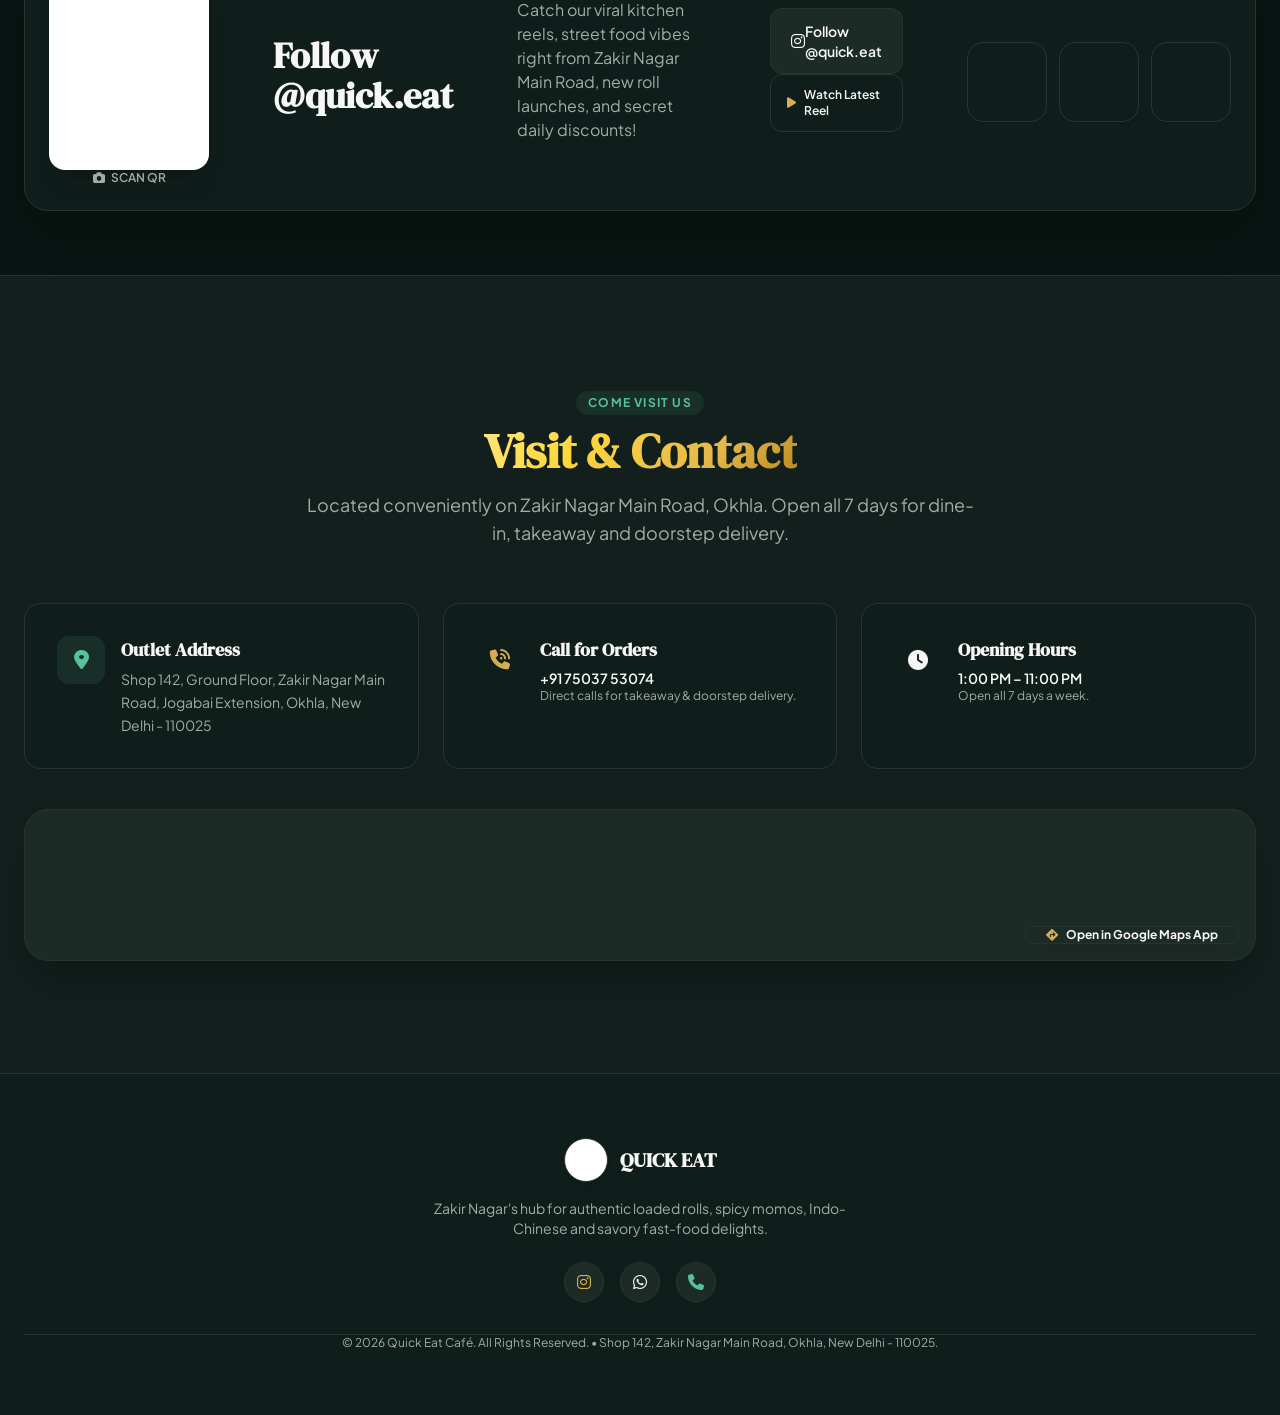
==== commit e8932bce: "Fix hamburger 3 lines, remove Zakir Nagar and cafe text around logo" ====
--- a/index.html
+++ b/index.html
@@ -127,9 +127,8 @@
               </div>
             <div class="min-w-0">
               <span class="text-lg sm:text-xl font-heading font-bold text-foreground tracking-tight block">
-                QUICK EAT <span class="font-script text-accent text-2xl font-normal lowercase">café</span>
+                QUICK EAT
               </span>
-              
             </div>
           </a>
 
@@ -153,11 +152,11 @@
               <i class="fa-brands fa-whatsapp text-sm"></i>
               <span>Order on WhatsApp</span>
             </a>
-            <!-- Mobile Hamburger Button (Only on Mobile - Dark Neutral Styling) -->
-            <button id="mobileMenuToggle" onclick="toggleMobileMenu()" class="sm:hidden flex flex-col items-center justify-center w-10 h-10 rounded-xl bg-card border border-border text-foreground hover:bg-secondary active:scale-95 transition-all cursor-pointer z-50 p-2.5 shrink-0" aria-label="Open Mobile Menu" title="Menu">
-                <span class="w-5 h-0.5 bg-foreground rounded-full mb-1"></span>
-                <span class="w-5 h-0.5 bg-foreground rounded-full mb-1"></span>
-                <span class="w-5 h-0.5 bg-foreground rounded-full"></span>
+            <!-- Mobile Hamburger Button (Only on Mobile - 3 White Lines) -->
+            <button id="mobileMenuToggle" onclick="toggleMobileMenu()" class="sm:hidden flex flex-col items-center justify-center w-10 h-10 rounded-xl bg-[#1c202a] border border-border text-white hover:bg-secondary active:scale-95 transition-all cursor-pointer z-50 p-2 shrink-0" aria-label="Open Mobile Menu" title="Menu">
+                <span style="display:block; width:20px; height:2px; background-color:#ffffff; border-radius:2px; margin-bottom:4px;"></span>
+                <span style="display:block; width:20px; height:2px; background-color:#ffffff; border-radius:2px; margin-bottom:4px;"></span>
+                <span style="display:block; width:20px; height:2px; background-color:#ffffff; border-radius:2px;"></span>
             </button>
           </div>
         </div>
@@ -1035,7 +1034,7 @@
               <img src="images/logo.png" alt="Quick Eat Logo" class="w-full h-full object-contain">
             </div>
           <span class="text-xl font-heading font-bold text-foreground">
-            QUICK EAT <span class="font-script text-accent text-2xl lowercase">café</span>
+            QUICK EAT
           </span>
         </a>
         <p class="text-sm text-muted-foreground max-w-md mx-auto mb-6">
@@ -1088,7 +1087,6 @@
             </div>
             <div>
               <span class="font-heading font-bold text-lg text-foreground block">QUICK EAT</span>
-              <span class="text-[10px] text-accent font-semibold tracking-wider uppercase">Zakir Nagar</span>
             </div>
           </div>
           <button type="button" onclick="toggleMobileMenu()" class="w-9 h-9 rounded-full bg-secondary hover:bg-secondary/80 flex items-center justify-center text-foreground cursor-pointer" aria-label="Close menu">
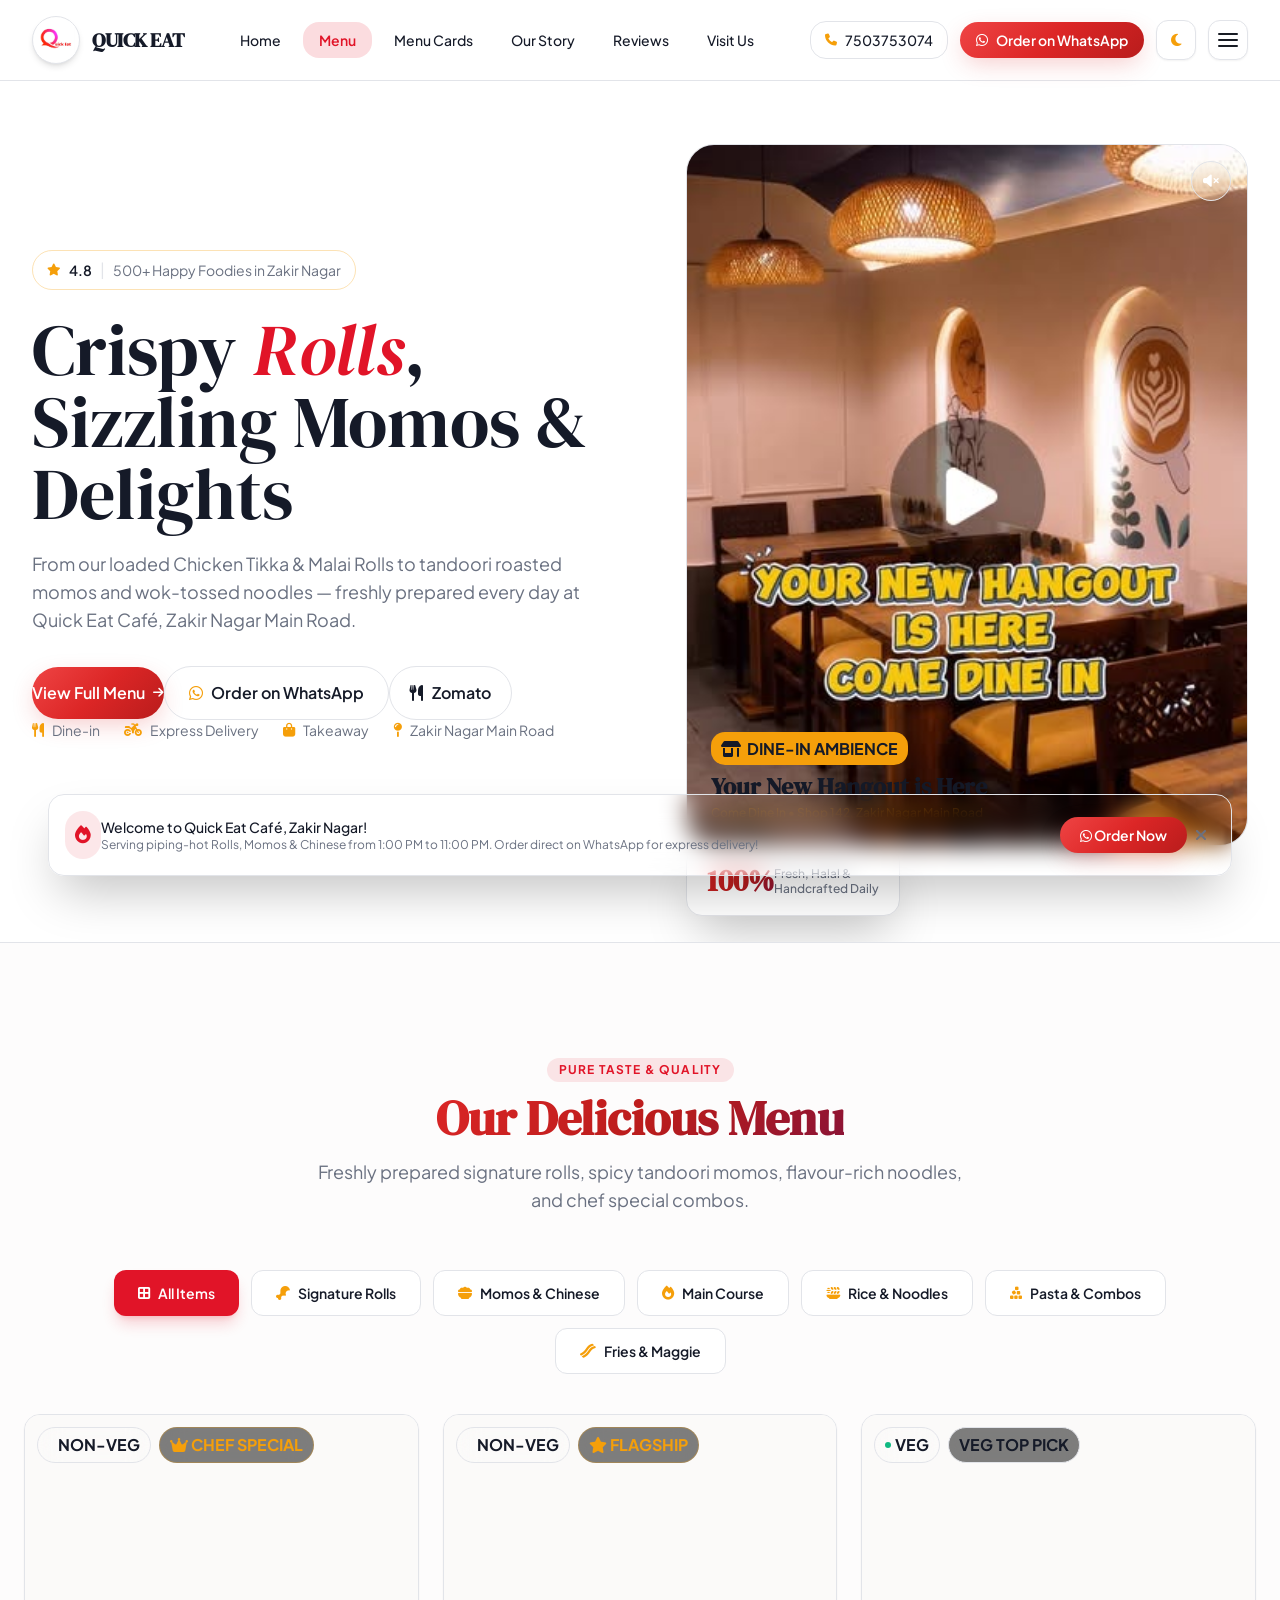
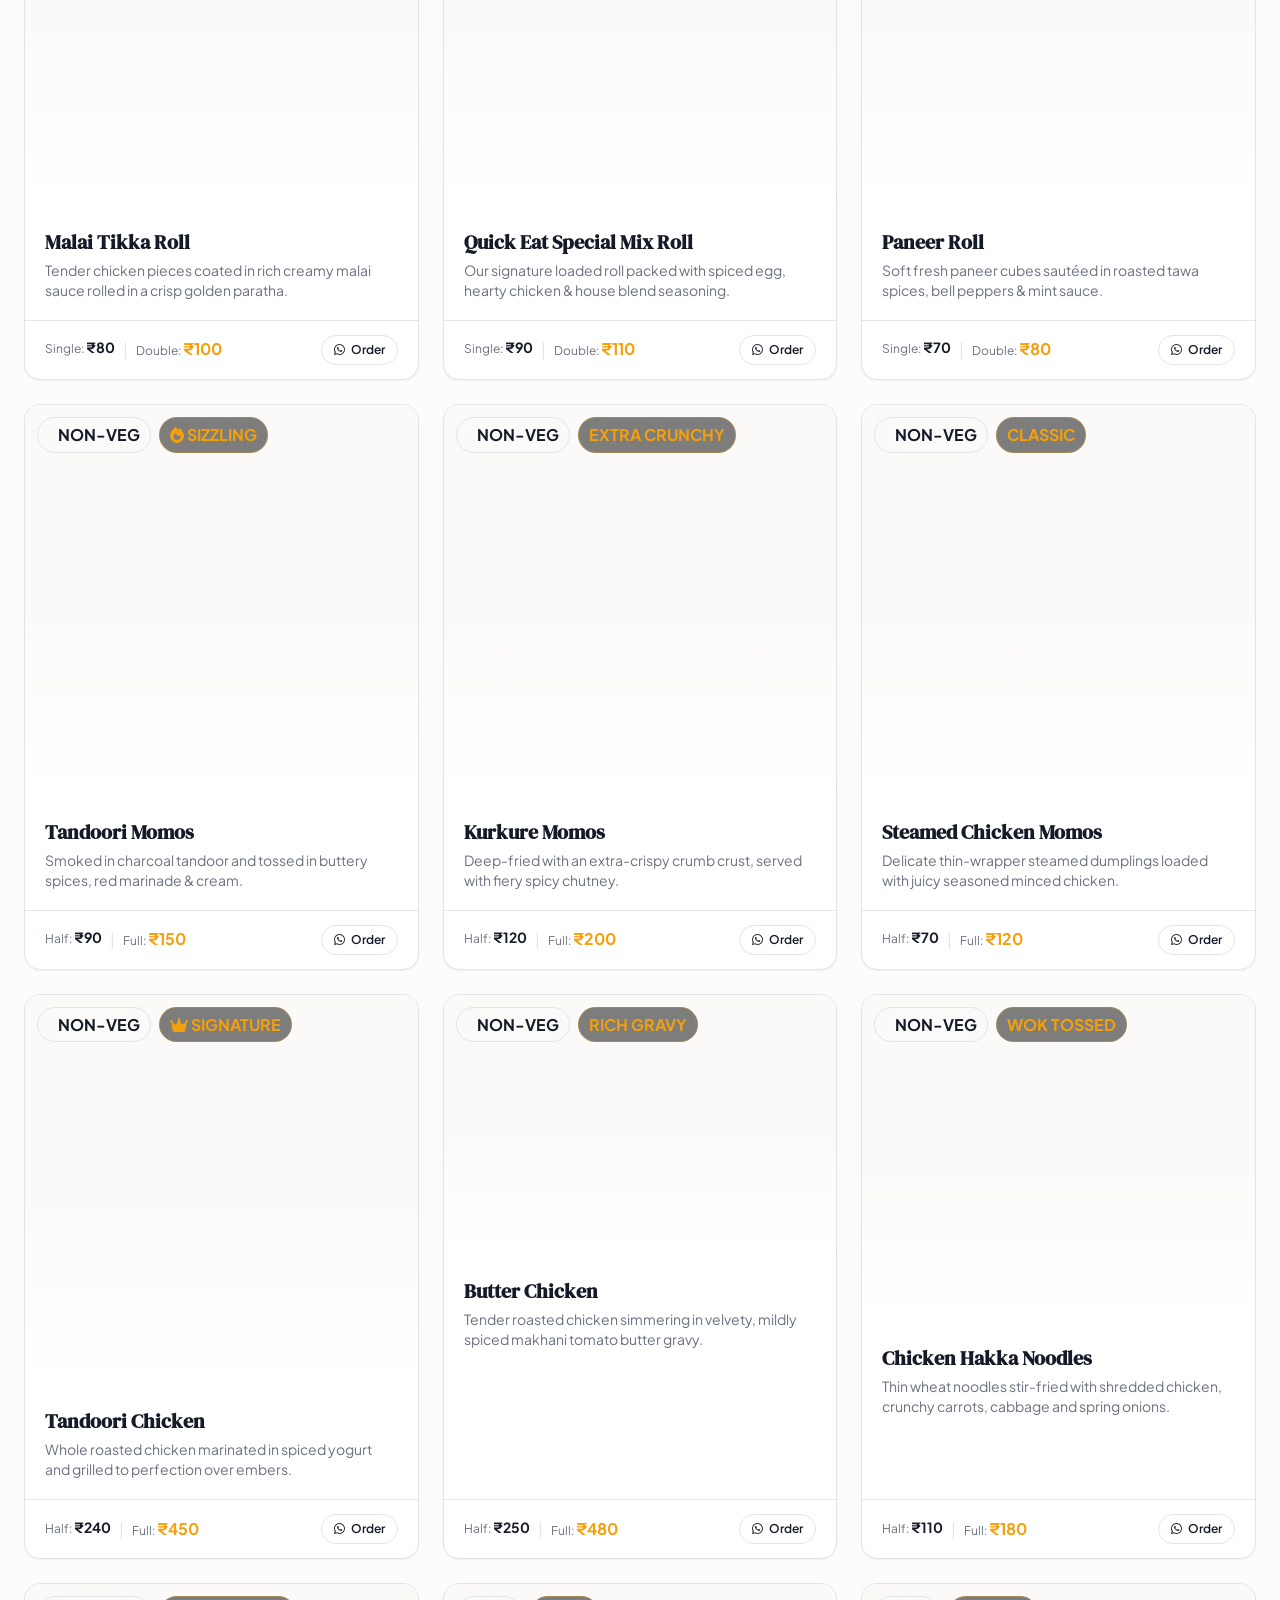
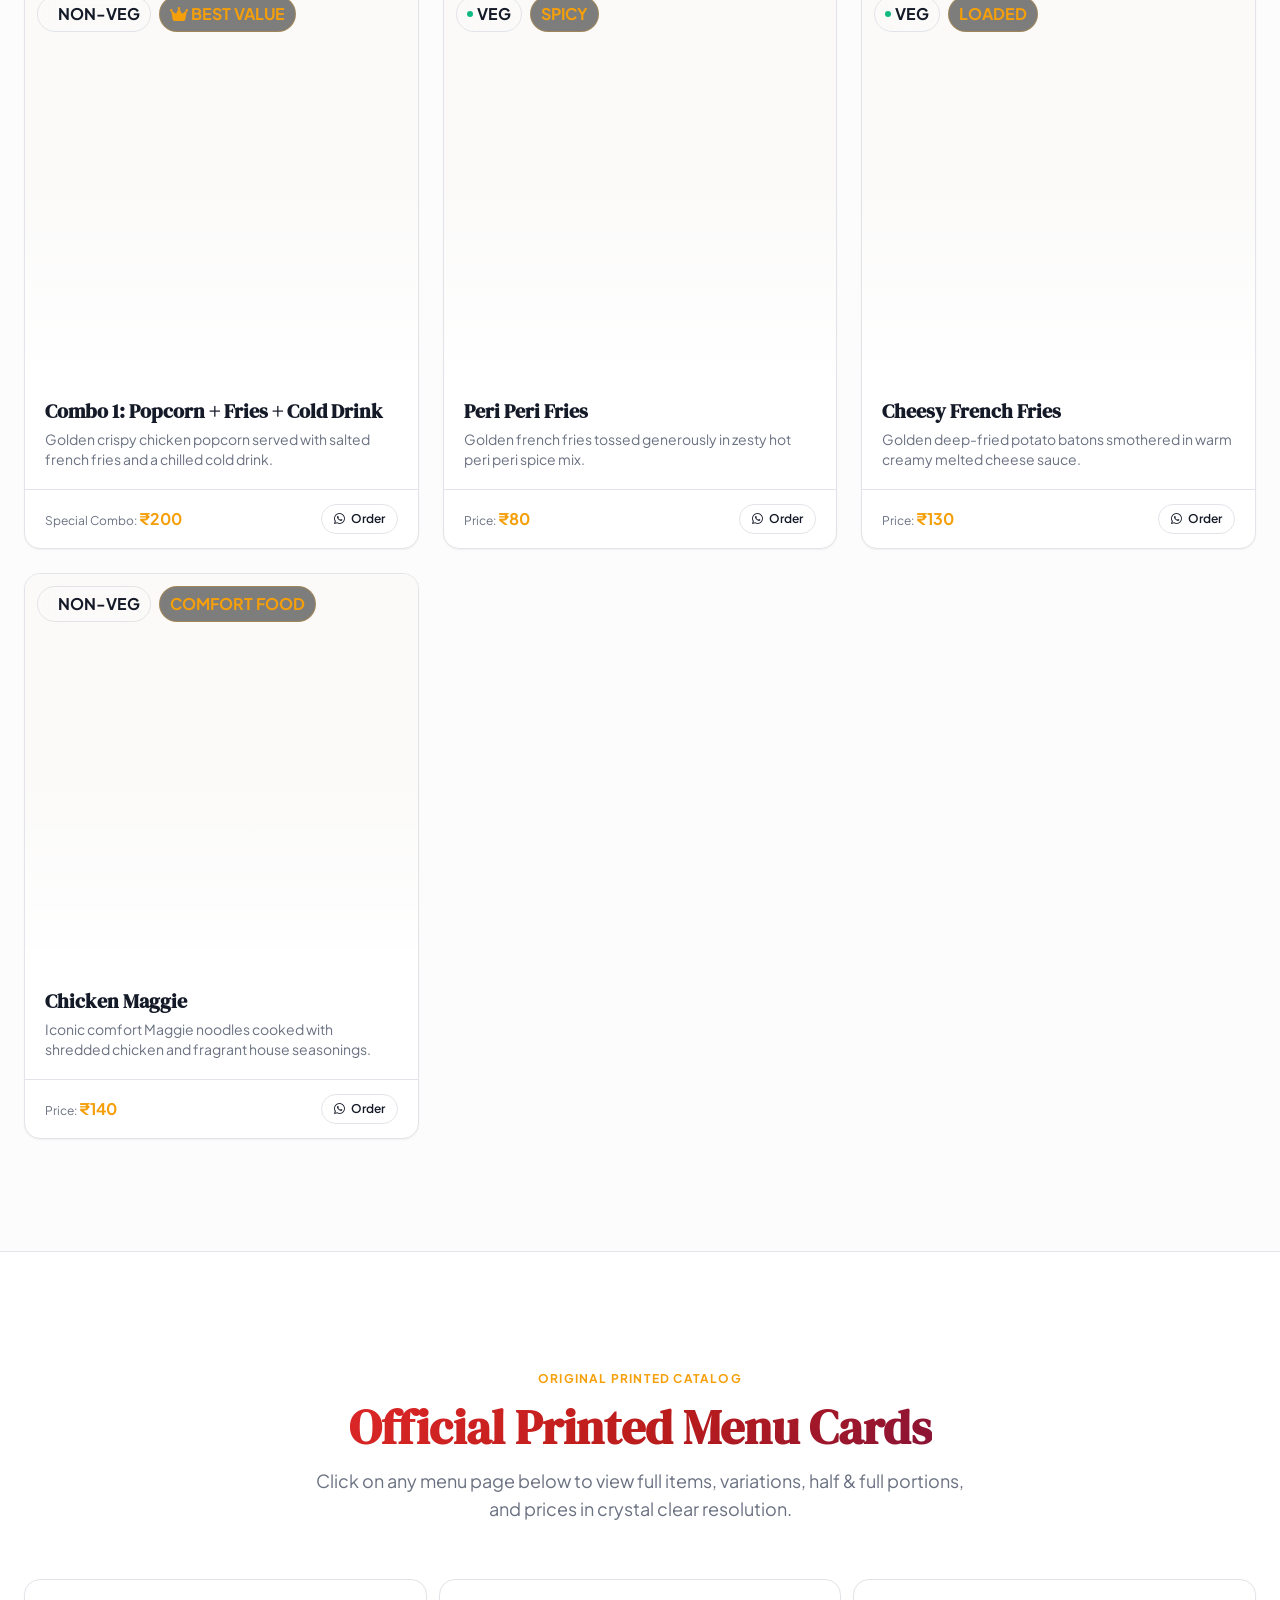
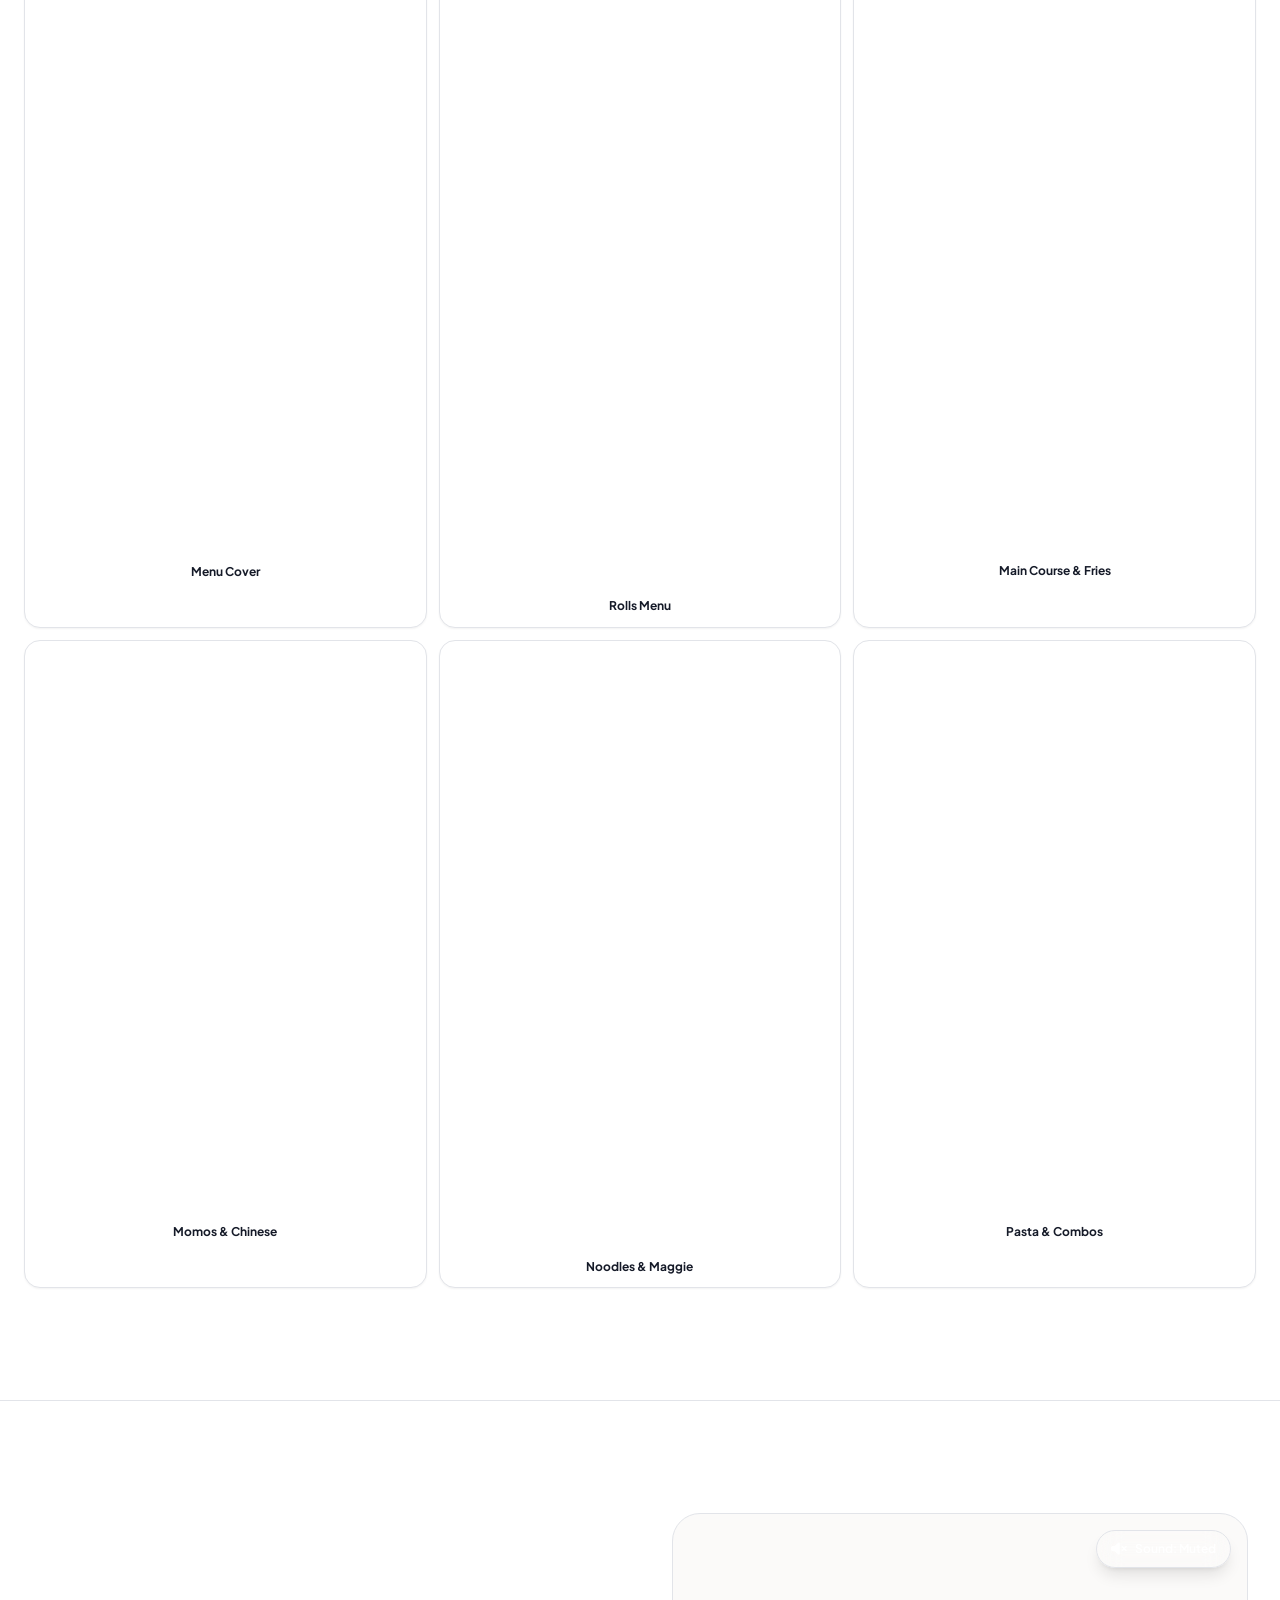
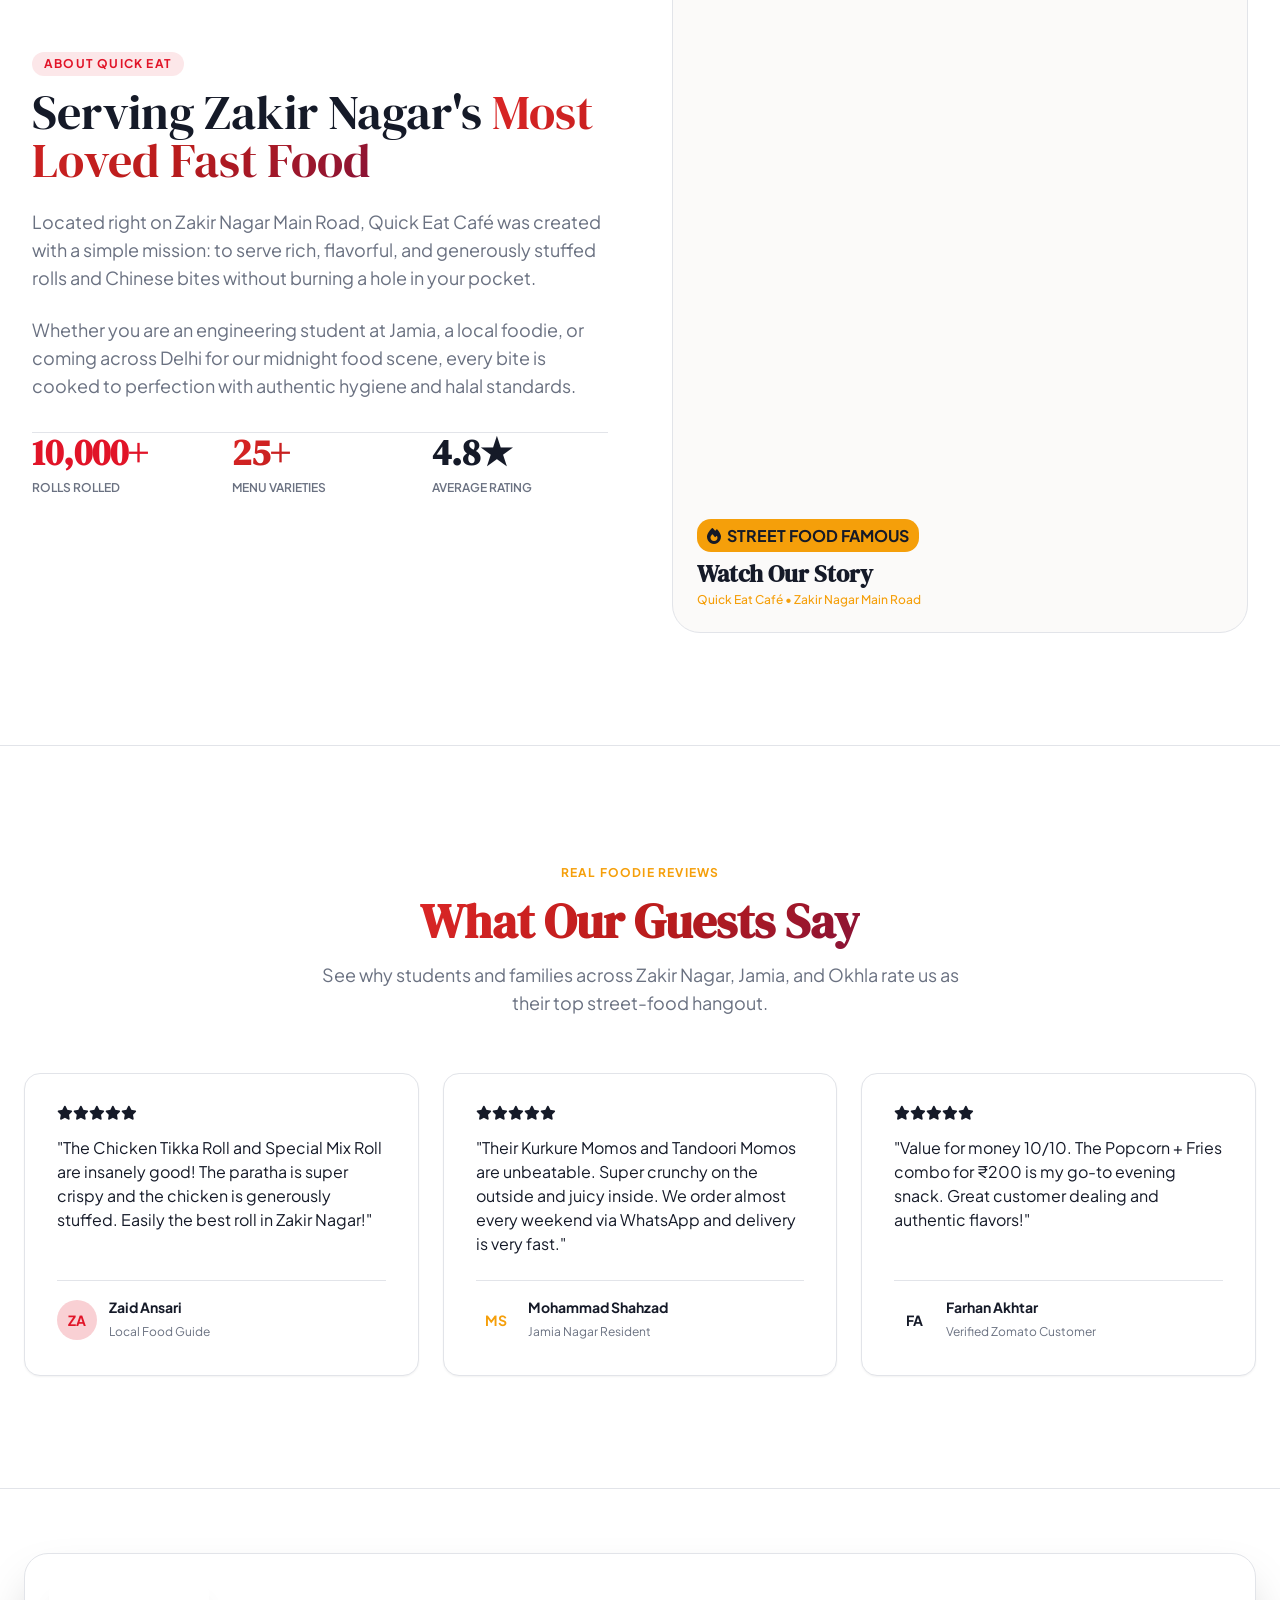
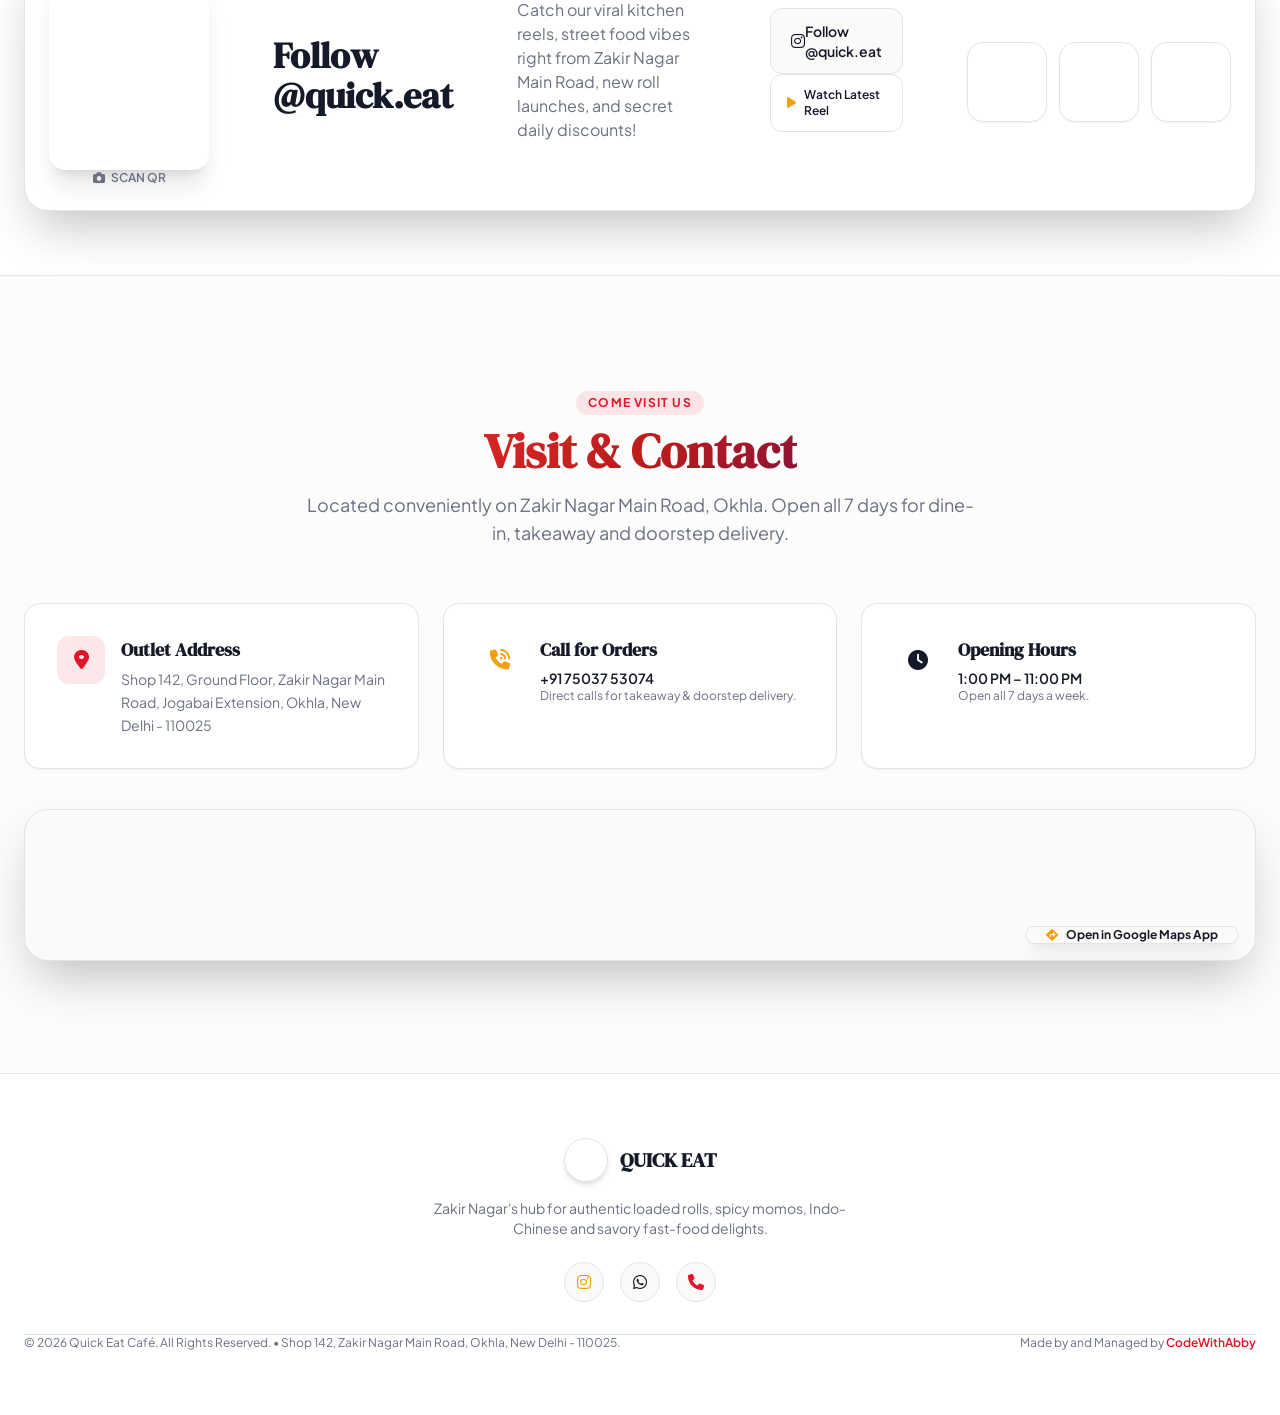
==== commit 213362ed: "Add theme toggle switcher and CodeWithAbby portfolio link in footer" ====
--- a/index.html
+++ b/index.html
@@ -1,5 +1,5 @@
 <!DOCTYPE html>
-<html lang="en" class="scroll-smooth dark">
+<html lang="en" class="scroll-smooth">
 <head>
   <meta charset="UTF-8">
   <meta name="viewport" content="width=device-width, initial-scale=1.0">
@@ -31,6 +31,27 @@
 
   <style>
     :root {
+      /* Light Theme (Clean White & Gourmet Red) */
+      --background: 0 0% 100%;
+      --foreground: 224 30% 12%;
+      --card: 0 0% 100%;
+      --card-foreground: 224 30% 12%;
+      --popover: 0 0% 100%;
+      --popover-foreground: 224 30% 12%;
+      --primary: 354 84% 48%;
+      --primary-foreground: 0 0% 100%;
+      --secondary: 40 20% 98%;
+      --secondary-foreground: 224 30% 12%;
+      --muted: 220 14% 96%;
+      --muted-foreground: 220 10% 46%;
+      --accent: 38 92% 50%;
+      --accent-foreground: 0 0% 100%;
+      --border: 220 13% 90%;
+      --radius: 1rem;
+    }
+
+    .dark {
+      /* Dark Theme (Original Dark Charcoal & Gold) */
       --background: 224 18% 7%;
       --foreground: 0 0% 98%;
       --card: 224 16% 10%;
@@ -46,7 +67,6 @@
       --accent: 45 75% 52%;
       --accent-foreground: 224 18% 7%;
       --border: 224 12% 18%;
-      --radius: 1rem;
     }
 
     body {
@@ -54,6 +74,7 @@
       background-color: hsl(var(--background));
       color: hsl(var(--foreground));
       overflow-x: hidden;
+      transition: background-color 0.25s ease, color 0.25s ease;
     }
 
     .font-heading {
@@ -64,14 +85,45 @@
       font-family: 'Great Vibes', cursive;
     }
 
+    /* Gradients */
     .gold-text {
+      background: linear-gradient(135deg, #dc2626 0%, #b91c1c 55%, #881337 100%);
+      -webkit-background-clip: text;
+      -webkit-text-fill-color: transparent;
+    }
+    .dark .gold-text {
       background: linear-gradient(135deg, #ffe785 0%, #ffd83d 30%, #e5b84a 70%, #b8861e 100%);
       -webkit-background-clip: text;
       -webkit-text-fill-color: transparent;
     }
 
     .red-gradient {
+      background: linear-gradient(135deg, #ef4444 0%, #dc2626 50%, #b91c1c 100%);
+      box-shadow: 0 8px 24px -4px rgba(220, 38, 38, 0.25);
+    }
+    .dark .red-gradient {
       background: linear-gradient(135deg, #ff3b3b 0%, #e62828 60%, #b31414 100%);
+      box-shadow: 0 8px 24px -4px rgba(230, 40, 40, 0.4);
+    }
+
+    .hamburger-bar {
+      display: block;
+      width: 20px;
+      height: 2px;
+      border-radius: 2px;
+      background-color: #181c24;
+      transition: background-color 0.2s ease;
+    }
+    .dark .hamburger-bar {
+      background-color: #ffffff;
+    }
+
+    #mobileMenuDrawer {
+      background-color: #ffffff;
+      transition: transform 0.3s cubic-bezier(0.16, 1, 0.3, 1), background-color 0.2s ease;
+    }
+    .dark #mobileMenuDrawer {
+      background-color: #14171f;
     }
 
     /* Modal for Menu Zoom */
@@ -91,7 +143,7 @@
     }
   </style>
 </head>
-<body class="dark selection:bg-primary selection:text-primary-foreground">
+<body class="selection:bg-primary selection:text-white bg-background text-foreground">
 
   <!-- Promo Announcement Bar -->
   <div id="promoBar" class="fixed bottom-6 left-4 right-4 z-50 md:left-12 md:right-12 transition-all duration-500">
@@ -152,11 +204,15 @@
               <i class="fa-brands fa-whatsapp text-sm"></i>
               <span>Order on WhatsApp</span>
             </a>
-            <!-- Mobile Hamburger Button (Only on Mobile - 3 White Lines) -->
-            <button id="mobileMenuToggle" onclick="toggleMobileMenu()" class="sm:hidden flex flex-col items-center justify-center w-10 h-10 rounded-xl bg-[#1c202a] border border-border text-white hover:bg-secondary active:scale-95 transition-all cursor-pointer z-50 p-2 shrink-0" aria-label="Open Mobile Menu" title="Menu">
-                <span style="display:block; width:20px; height:2px; background-color:#ffffff; border-radius:2px; margin-bottom:4px;"></span>
-                <span style="display:block; width:20px; height:2px; background-color:#ffffff; border-radius:2px; margin-bottom:4px;"></span>
-                <span style="display:block; width:20px; height:2px; background-color:#ffffff; border-radius:2px;"></span>
+            <!-- Theme Switcher Button (Desktop & Mobile) -->
+            <button type="button" onclick="toggleTheme()" class="theme-toggle-btn flex items-center justify-center w-10 h-10 rounded-xl border border-border bg-card hover:bg-secondary text-foreground active:scale-95 shadow-sm transition-all cursor-pointer p-2 shrink-0" aria-label="Toggle Light/Dark Theme" title="Toggle Theme">
+              <i class="theme-icon fa-solid fa-moon text-sm text-accent"></i>
+            </button>
+            <!-- Mobile Hamburger Button (Only on Mobile - 3 Crisp Lines) -->
+            <button id="mobileMenuToggle" onclick="toggleMobileMenu()" class="sm:hidden flex flex-col items-center justify-center w-10 h-10 rounded-xl bg-card border border-border text-foreground hover:bg-secondary active:scale-95 shadow-sm transition-all cursor-pointer z-50 p-2 shrink-0" aria-label="Open Mobile Menu" title="Menu">
+                <span class="hamburger-bar mb-1"></span>
+                <span class="hamburger-bar mb-1"></span>
+                <span class="hamburger-bar"></span>
             </button>
           </div>
         </div>
@@ -1053,8 +1109,13 @@
           </a>
         </div>
 
-        <div class="text-xs text-muted-foreground pt-6 border-t border-border/40">
-          &copy; 2026 Quick Eat Café. All Rights Reserved. • Shop 142, Zakir Nagar Main Road, Okhla, New Delhi - 110025.
+        <div class="text-xs text-muted-foreground pt-6 border-t border-border/40 flex flex-col sm:flex-row items-center justify-between gap-3 text-center sm:text-left">
+          <div>
+            &copy; 2026 Quick Eat Café. All Rights Reserved. • Shop 142, Zakir Nagar Main Road, Okhla, New Delhi - 110025.
+          </div>
+          <div>
+            Made by and Managed by <a href="https://codewithabby-portfolio.vercel.app/digital-qr-menus" target="_blank" rel="noopener noreferrer" class="font-semibold text-primary hover:underline hover:opacity-90 transition-all">CodeWithAbby</a>
+          </div>
         </div>
       </div>
     </footer>
@@ -1076,8 +1137,8 @@
   </main>
 
   <!-- Mobile Navigation Drawer Overlay (Mobile Only - Positioned at Root Body for 100% Reliable Z-Index) -->
-  <div id="mobileMenuOverlay" style="display: none; z-index: 99999;" class="fixed inset-0 bg-black/80 backdrop-blur-sm sm:hidden" onclick="toggleMobileMenu()">
-    <div id="mobileMenuDrawer" style="transform: translateX(100%); transition: transform 0.3s cubic-bezier(0.16, 1, 0.3, 1); background-color: #14171f; z-index: 100000;" class="fixed top-0 right-0 bottom-0 w-[290px] max-w-[85vw] border-l border-border p-6 flex flex-col justify-between shadow-2xl overflow-y-auto" onclick="event.stopPropagation()">
+  <div id="mobileMenuOverlay" style="display: none; z-index: 99999;" class="fixed inset-0 bg-black/50 backdrop-blur-sm sm:hidden" onclick="toggleMobileMenu()">
+    <div id="mobileMenuDrawer" style="transform: translateX(100%); transition: transform 0.3s cubic-bezier(0.16, 1, 0.3, 1); background-color: #ffffff; z-index: 100000;" class="fixed top-0 right-0 bottom-0 w-[290px] max-w-[85vw] border-l border-border p-6 flex flex-col justify-between shadow-2xl overflow-y-auto" onclick="event.stopPropagation()">
       <div>
         <!-- Header of Drawer -->
         <div class="flex items-center justify-between pb-4 border-b border-border/60 mb-5">
@@ -1119,6 +1180,13 @@
 
       <!-- Footer of Drawer -->
       <div class="pt-5 border-t border-border/60 flex flex-col gap-2.5">
+        <button type="button" onclick="toggleTheme()" class="flex items-center justify-between py-2.5 px-4 rounded-xl border border-border bg-secondary text-foreground text-sm font-semibold hover:bg-secondary/80 transition-all cursor-pointer">
+          <span class="flex items-center gap-2.5">
+            <i class="theme-icon fa-solid fa-moon text-accent"></i>
+            <span class="theme-label">Dark Theme</span>
+          </span>
+          <span class="text-[10px] px-2 py-0.5 rounded-md bg-card border border-border text-muted-foreground uppercase font-bold tracking-wider">Switch</span>
+        </button>
         <a href="tel:+917503753074" class="flex items-center justify-center gap-2 py-3 rounded-xl border border-border text-foreground text-sm font-semibold hover:bg-secondary">
           <i class="fa-solid fa-phone text-accent"></i> Call 7503753074
         </a>
@@ -1130,6 +1198,35 @@
   </div>
 
   <script>
+    // Live Theme Switcher (Option 1: Toggle between White & Charcoal Dark Theme)
+    function toggleTheme() {
+      const isDark = document.documentElement.classList.toggle('dark');
+      try { localStorage.setItem('quick_eat_theme', isDark ? 'dark' : 'light'); } catch (err) {}
+      updateThemeUI(isDark);
+    }
+
+    function updateThemeUI(isDark) {
+      document.querySelectorAll('.theme-icon').forEach(icon => {
+        icon.className = isDark ? 'theme-icon fa-solid fa-sun text-sm text-amber-400' : 'theme-icon fa-solid fa-moon text-sm text-accent';
+      });
+      document.querySelectorAll('.theme-label').forEach(label => {
+        label.textContent = isDark ? 'Light Theme' : 'Dark Theme';
+      });
+    }
+
+    // Auto-restore saved theme on load (defaults to Light mode)
+    (function () {
+      let saved = null;
+      try { saved = localStorage.getItem('quick_eat_theme'); } catch (err) {}
+      const isDark = saved === 'dark';
+      if (isDark) {
+        document.documentElement.classList.add('dark');
+      } else {
+        document.documentElement.classList.remove('dark');
+      }
+      window.addEventListener('DOMContentLoaded', () => updateThemeUI(isDark));
+    })();
+
     // Audio Toggle for Hero Reel (Mutually Exclusive with Story Reel)
     function toggleReelAudio(e) {
       if (e) { e.preventDefault(); e.stopPropagation(); }
